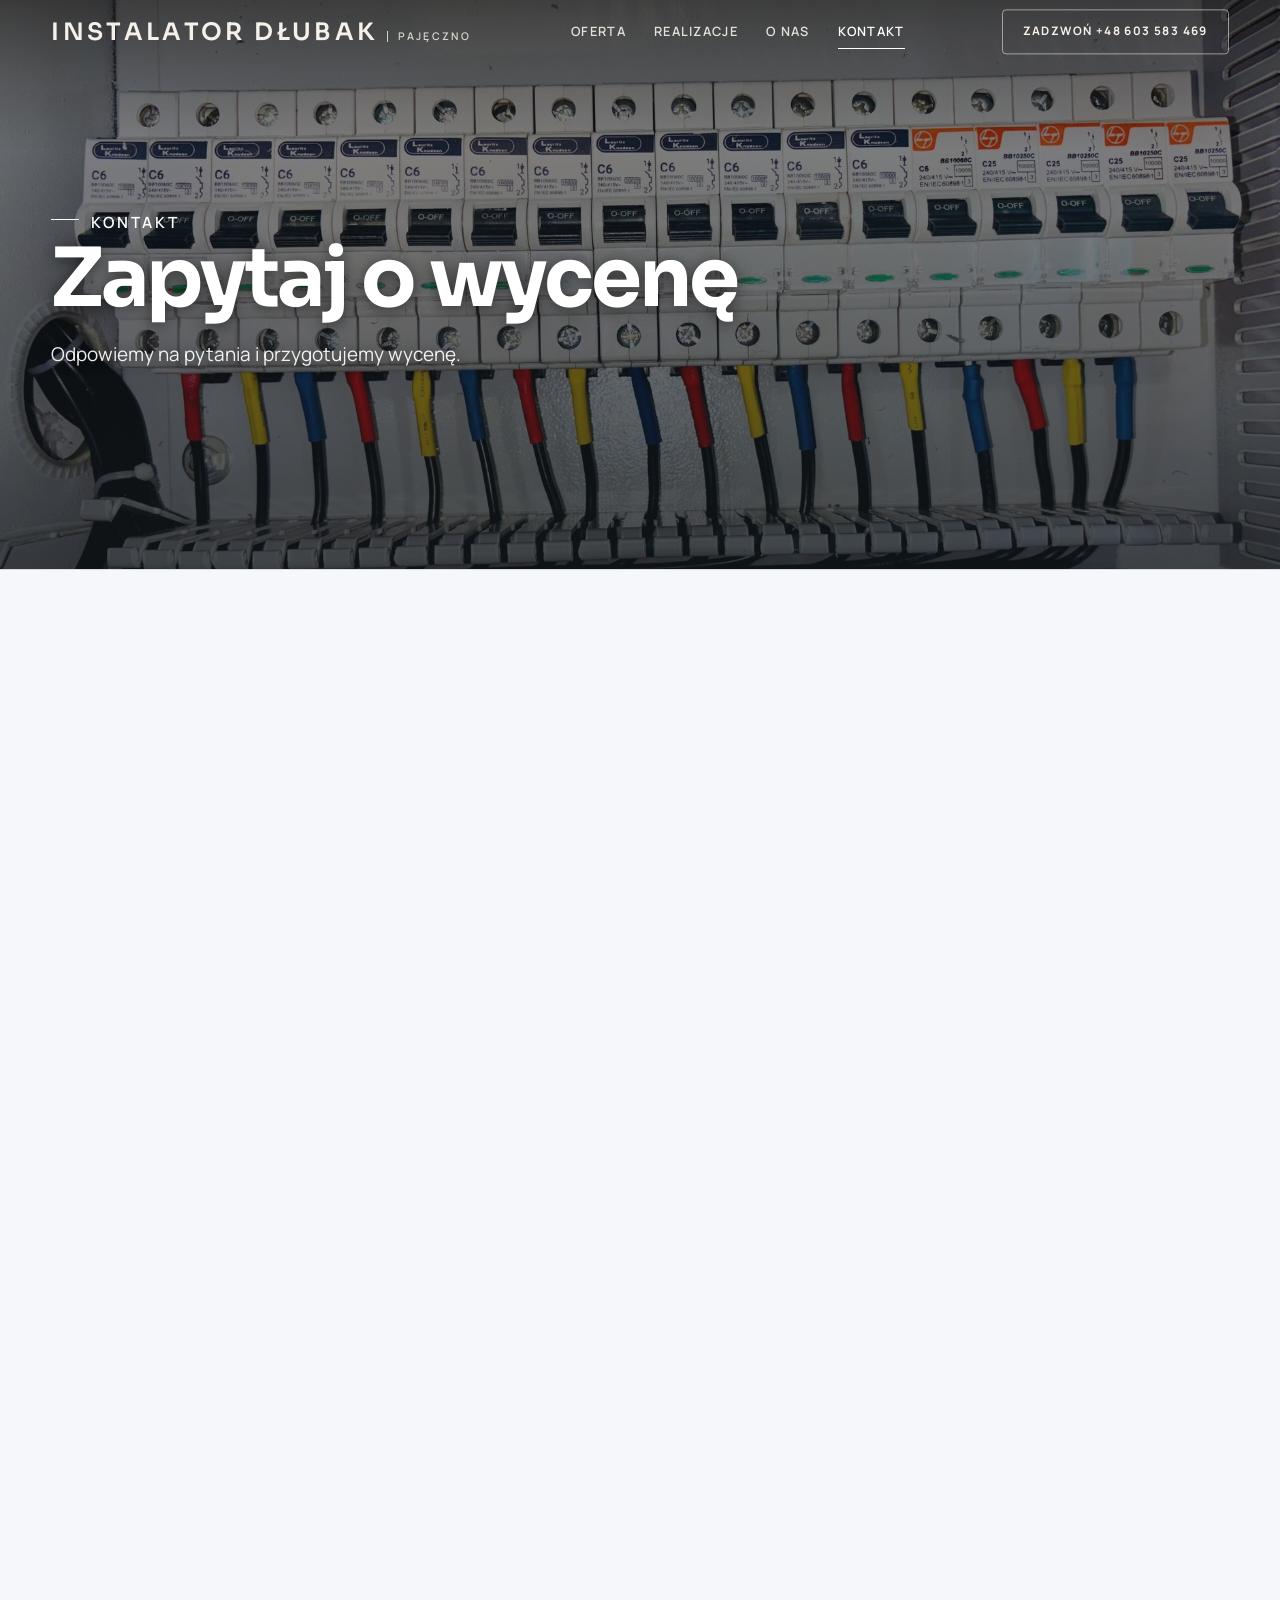
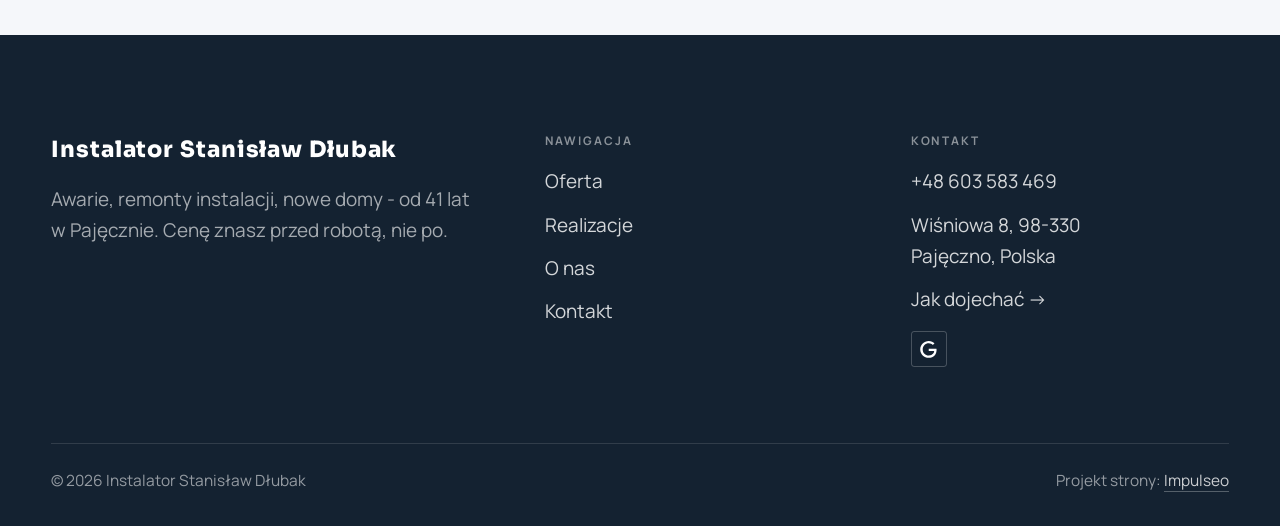
==== kontakt.html @ f7d9b198 "Strona demo: instalator-stanislaw-dlubak" ====
<!DOCTYPE html>
<html lang="pl">
<head>
<meta charset="UTF-8">
<meta name="viewport" content="width=device-width, initial-scale=1.0">
<title>Kontakt - Instalator Stanisław Dłubak</title>
<meta name="description" content="Kontakt Instalator Stanisław Dłubak - Wiśniowa 8, 98-330 Pajęczno, Polska">
<link rel="canonical" href="https://kris20032.github.io/instalator-stanislaw-dlubak/kontakt.html">
<meta name="robots" content="noindex, nofollow">
<meta property="og:type" content="website">
<meta property="og:locale" content="pl_PL">
<meta property="og:site_name" content="Instalator Stanisław Dłubak">
<meta property="og:title" content="Kontakt - Instalator Stanisław Dłubak">
<meta property="og:description" content="Kontakt Instalator Stanisław Dłubak - Wiśniowa 8, 98-330 Pajęczno, Polska">
<meta property="og:url" content="https://kris20032.github.io/instalator-stanislaw-dlubak/kontakt.html">
<meta property="og:image" content="https://kris20032.github.io/instalator-stanislaw-dlubak/img/og.jpg">
<meta property="og:image:width" content="1200">
<meta property="og:image:height" content="630">
<meta name="twitter:card" content="summary_large_image">
<link rel="preconnect" href="https://fonts.googleapis.com">
<link rel="preconnect" href="https://fonts.gstatic.com" crossorigin>
<link href="https://fonts.googleapis.com/css2?family=Sora:wght@600;700;800&family=Manrope:wght@400;500;600&display=swap" rel="stylesheet">
<link rel="stylesheet" href="assets/styles.css?v=295d6cc1">
</head>
<body>

<header class="nav">
  <div class="wrap nav-inner">
    <a class="brand" href="index.html"><span class="name">Instalator Dłubak</span><span class="sub">Pajęczno</span></a>
    <nav class="nav-links">
      <a href="oferta.html">Oferta</a>
      <a href="realizacje.html">Realizacje</a>
      <a href="o-nas.html">O nas</a>
      <a href="kontakt.html" class="active" aria-current="page">Kontakt</a>
      <a href="tel:+48603583469" class="btn btn-accent">Zadzwoń +48 603 583 469</a>
    </nav>
    <button class="nav-toggle" aria-label="Menu"><span></span><span></span><span></span></button>
  </div>
</header>

<main>
<section class="pagehead">
  <img src="img/g15.jpg" alt="Instalator Stanisław Dłubak - Zapytaj o wycenę" width="1880" height="1170" decoding="async">
  <div class="wrap">
    <span class="eyebrow">Kontakt</span>
    <h1>Zapytaj o wycenę</h1>
    <p>Odpowiemy na pytania i przygotujemy wycenę.</p>
  </div>
</section>
<section>
  <div class="wrap contact-grid">
    <div class="reveal">
      <span class="eyebrow">Dane kontaktowe</span>
      <h2 style="margin:var(--space-4) 0 var(--space-6)">Instalator Stanisław Dłubak</h2>
      <div class="info-list">
        <div class="info-row"><div class="ic"><svg class="ico-tel" width="16" height="16" viewBox="0 0 24 24" fill="none" aria-hidden="true"><path d="M6.6 10.8a15.5 15.5 0 0 0 6.6 6.6l2.2-2.2a1 1 0 0 1 1-.24 11.4 11.4 0 0 0 3.6.58 1 1 0 0 1 1 1V20a1 1 0 0 1-1 1A17 17 0 0 1 3 4a1 1 0 0 1 1-1h3.5a1 1 0 0 1 1 1c0 1.25.2 2.46.58 3.6a1 1 0 0 1-.25 1l-2.23 2.2Z" fill="currentColor"/></svg></div><div><div class="lbl">Telefon</div><a class="val" href="tel:+48603583469">+48 603 583 469</a></div></div>
        <div class="info-row"><div class="ic"><svg class="ico-pin" width="16" height="16" viewBox="0 0 24 24" fill="none" aria-hidden="true"><path d="M12 21s7-6.1 7-11.5A7 7 0 0 0 5 9.5C5 14.9 12 21 12 21Z" stroke="currentColor" stroke-width="1.6" fill="none"/><circle cx="12" cy="9.5" r="2.4" fill="currentColor"/></svg></div><div><div class="lbl">Adres</div><div class="val">Wiśniowa 8, 98-330 Pajęczno, Polska</div></div></div>
      </div>
    </div>
    <div class="reveal">
      <div class="form">
        <h3 style="margin-bottom:var(--space-4)">Najszybciej telefonicznie</h3>
        <p class="muted" style="margin-bottom:var(--space-5)">Zadzwoń, opisz pomysł, a my powiemy, co i jak. Bez zobowiązań.</p>
        <a href="tel:+48603583469" class="btn btn-accent" style="justify-content:center">Zadzwoń: +48 603 583 469 <span class="arr">→</span></a>
      </div>
    </div>
  </div>
</section>
<section style="padding-top:0">
  <div class="wrap reveal">
    <iframe class="map" title="Instalator Stanisław Dłubak - Pajęczno" src="https://maps.google.com/maps?q=51.1472084%2C18.9978158&z=15&output=embed" loading="lazy" referrerpolicy="no-referrer-when-downgrade"></iframe>
  </div>
</section>
</main>

<footer>
  <div class="wrap">
    <div class="foot-grid">
      <div class="foot-brand">
        <div class="name">Instalator Stanisław Dłubak</div>
        <p>Awarie, remonty instalacji, nowe domy - od 41 lat w Pajęcznie. Cenę znasz przed robotą, nie po.</p>
      </div>
      <div class="foot-col">
        <h4>Nawigacja</h4>
        <a href="oferta.html">Oferta</a>
        <a href="realizacje.html">Realizacje</a>
        <a href="o-nas.html">O nas</a>
        <a href="kontakt.html">Kontakt</a>
      </div>
      <div class="foot-col">
        <h4>Kontakt</h4>
        <a href="tel:+48603583469">+48 603 583 469</a>
        <p>Wiśniowa 8, 98-330 Pajęczno, Polska</p>
        <a href="https://maps.google.com/?cid=6243514993665924678&g_mp=Cidnb29nbGUubWFwcy5wbGFjZXMudjEuUGxhY2VzLlNlYXJjaFRleHQQAhgEIAA" target="_blank" rel="noopener">Jak dojechać →</a>
      <div class="foot-soc">
        <a class="soc" href="https://maps.google.com/?cid=6243514993665924678&g_mp=Cidnb29nbGUubWFwcy5wbGFjZXMudjEuUGxhY2VzLlNlYXJjaFRleHQQAhgEIAA" target="_blank" rel="noopener" aria-label="Google - Instalator Stanisław Dłubak"><svg viewBox="0 0 24 24" aria-hidden="true" focusable="false"><path d="M12.48 10.92v3.28h7.84c-.24 1.84-.853 3.187-1.787 4.133-1.147 1.147-2.933 2.4-6.053 2.4-4.827 0-8.6-3.893-8.6-8.72s3.773-8.72 8.6-8.72c2.6 0 4.507 1.027 5.907 2.347l2.307-2.307C18.747 1.44 16.133 0 12.48 0 5.867 0 .307 5.387.307 12s5.56 12 12.173 12c3.573 0 6.267-1.173 8.373-3.36 2.16-2.16 2.84-5.213 2.84-7.667 0-.76-.053-1.467-.173-2.053H12.48z" fill="currentColor"/></svg></a>
      </div>
      </div>
    </div>
    <div class="foot-bot">
      <span>© 2026 Instalator Stanisław Dłubak</span>
      <span>Projekt strony: <a class="foot-credit" href="https://impulseo.pl" target="_blank" rel="noopener">Impulseo</a></span>
    </div>
  </div>
</footer>
<div class="sticky-call"><a class="sc-call" href="tel:+48603583469"><svg class="ico-tel" width="16" height="16" viewBox="0 0 24 24" fill="none" aria-hidden="true"><path d="M6.6 10.8a15.5 15.5 0 0 0 6.6 6.6l2.2-2.2a1 1 0 0 1 1-.24 11.4 11.4 0 0 0 3.6.58 1 1 0 0 1 1 1V20a1 1 0 0 1-1 1A17 17 0 0 1 3 4a1 1 0 0 1 1-1h3.5a1 1 0 0 1 1 1c0 1.25.2 2.46.58 3.6a1 1 0 0 1-.25 1l-2.23 2.2Z" fill="currentColor"/></svg> Zadzwoń</a><a class="sc-quote" href="kontakt.html">Umów termin</a></div>
<div class="demo-wazne" data-do="2026-10-07" data-cykl="3" hidden><svg class="dw-ico" width="13" height="13" viewBox="0 0 24 24" fill="none" aria-hidden="true"><circle cx="12" cy="12" r="8.6" stroke="currentColor" stroke-width="1.8"/><path d="M12 7.2V12l3.3 2" stroke="currentColor" stroke-width="1.8" stroke-linecap="round"/></svg><span class="dw-txt"></span></div>

<script src="assets/main.js"></script>
</body>
</html>
---- assets/styles.css ----
/* ============================================================
   STOLBASZ — premium, architektoniczny B2B fit-out
   Jasna paleta, zero brązu. System wg premium-web-craft.
   Projekt strony: Impulseo (impulseo.pl)
   ============================================================ */

:root{
  /* PALETA — jasna, architektoniczna, chłodna */
  --paper:#f5f7fa;          /* główne tło */
  --paper-2:#e7edf3;        /* sekcje alternatywne (chłodny jasny szary) */
  --paper-3:#e7edf3;        /* delikatne wypełnienia */
  --ink:#142231;            /* tekst główny — chłodny grafit */
  --ink-soft:#2c3e52;       /* nagłówki drugorzędne */
  --muted:#697785;          /* tekst poboczny */
  --line:rgba(20,34,49,.12);/* hairline */
  --accent:#e8a00c;         /* stonowany petrol-slate — jedyny akcent */
  --accent-d:#c47f06;
  --accent-soft:rgba(232,160,12,.10);
  --dark:#142231;           /* sekcje ciemne (stopka/CTA) */

  /* HOVER ZDJĘĆ — JEDEN standard dla całego silnika (decyzja K. 04.08.2026, artefakt z wariantami).
     AKTUALNE (K.+Szymon 09.08.2026, wybór z artefaktu 6 wariantów): zoom 1.05 przy 1.4s -
     przy tak długim czasie mocniejszy kadr NIE skacze, tylko „oddycha". Poprzedni standard
     (1.02 / .55s z 04.08) odbierany jako dynamiczny i szybki.
     Spoczynek lekko przygaszony, ale TYLKO tam, gdzie jest mysz (@media hover:hover) —
     na telefonie zdjęcia zostają w pełnej jasności. */
  --img-zoom:1.05;                   /* K.+Szymon 09.08: wariant F z artefaktu porównawczego */
  --img-rest:brightness(.95) saturate(.99);
  --img-hot:brightness(1.06) saturate(1.05);
  --img-dur:1.4s;                    /* K.+Szymon 09.08 (wariant F): powoli = elegancko */
  --img-ease:cubic-bezier(.16,.84,.44,1);  /* miękki ogon, efekt „oddychania" */

  /* ODSTĘPY — skala 4/8 */
  --space-1:4px; --space-2:8px; --space-3:12px; --space-4:16px; --space-5:24px;
  --space-6:32px; --space-7:48px; --space-8:64px; --space-9:96px; --space-10:128px;

  /* TYPOGRAFIA — fluid clamp() (skala podbita 16.07.2026: większe, czytelniejsze litery — uwaga Adama) */
  --text-sm:clamp(.9rem,.87rem + .12vw,1rem);
  --text-base:clamp(1.08rem,1.04rem + .18vw,1.2rem);
  --text-lg:clamp(1.24rem,1.15rem + .34vw,1.44rem);
  --text-h3:clamp(1.34rem,1.22rem + .55vw,1.66rem);
  --text-h2:clamp(2.1rem,1.66rem + 2.1vw,3.1rem);
  --text-h1:clamp(2.9rem,2.1rem + 4vw,5.1rem);

  /* PROMIENIE — architektoniczne, raczej ostre */
  --r-sm:3px; --r-md:6px; --r-lg:10px;

  /* RUCH */
  --ease:cubic-bezier(.25,.46,.45,.94); --dur:.24s;

  /* CIENIE — miękkie, warstwowe */
  --sh-sm:0 1px 2px rgba(16,24,32,.04), 0 2px 8px rgba(16,24,32,.05);
  --sh-md:0 2px 6px rgba(16,24,32,.05), 0 12px 28px -8px rgba(16,24,32,.12);
  --sh-lg:0 6px 14px rgba(16,24,32,.07), 0 26px 56px -18px rgba(16,24,32,.22);

  --hairline:1px solid var(--line);

  --font-display:'Sora','Manrope',sans-serif;
  --font-body:'Manrope',sans-serif;
}

*{box-sizing:border-box;margin:0;padding:0}
html{scroll-behavior:smooth}
body{
  font-family:var(--font-body);
  font-size:var(--text-base);
  line-height:1.65;
  color:var(--ink);
  background:var(--paper);
  -webkit-font-smoothing:antialiased;
  text-rendering:optimizeLegibility;
}
img{max-width:100%;height:auto;display:block}  /* height:auto = width/height z atrybutów trzyma proporcje (TOP#12) */
a{color:inherit;text-decoration:none}

.wrap{width:min(92%,1180px);margin-inline:auto}
section{padding-block:clamp(52px,6.5vw,96px)}

h1,h2,h3{font-family:var(--font-display);font-weight:700;line-height:1.08;letter-spacing:-.02em;color:var(--ink)}
h1{font-size:var(--text-h1);letter-spacing:-.035em}
h2{font-size:var(--text-h2);letter-spacing:-.025em}
h3{font-size:var(--text-h3)}
/* MIARA — długość wiersza. WCAG 2.2 SC 1.4.8: max 80 znaków; Butterick: 45–90.
   68ch daje realnie 72–78 znaków polskiego tekstu, czyli z zapasem pod granicą.
   Wcześniej limit miał TYLKO <p> — <li>, <blockquote> i <dd> nie miały żadnego,
   i to jedyny powód, dla którego 23 bloki na dwóch oddanych stronach jadą po
   83–106 znaków w wierszu (pomiar 07.08.2026, bramka `miara`).
   ⚠️ Listy i definicje ograniczamy TYLKO bez klasy: `ul`/`ol` z klasą to u nas
   układ (siatki kafli, menu), a nie tekst ciągły — tam miarę wyznacza układ. */
/* 60ch, nie 68ch (K. 10.08): po zmianie fontów na węższe kroje (DM Sans i spółka)
   w 68ch mieściło się ~90 znaków - bramka pikselowa słusznie zgłaszała przekroczenie
   granicy 80. Pomiar na żywej przeglądarce: 60ch = 90 znaków, 53ch = ~78 znaków, czyli normę WCAG 1.4.8. */
:root{ --miara:53ch }
p{max-width:min(100%,var(--miara))}
blockquote,
ul:not([class])>li, ol:not([class])>li,
dl:not([class])>dd{max-width:min(100%,var(--miara))}

/* ⚠️ Świadomie BEZ wyjątku `.tile p,.card p,.svc p{max-width:none}`, choć nasuwa się sam:
   te akapity BYŁY już ograniczone (stare `p{max-width:65ch}`), więc „wyjątek" nie odblokowałby
   niczego nowego — tylko ROZLUŹNIŁ stan sprzed zmiany na wszystkich demach naraz.
   `figcaption` żadna z reguł wyżej nie dotyczy, więc też nie potrzebuje zwolnienia. */

/* ŁAMANIE. `balance` wyrównuje długości wierszy w nagłówku, `pretty` pilnuje ostatniego
   wiersza akapitu, żeby nie został w nim jeden wyraz. Obsługiwane od Chrome 117 /
   Safari 17.5; starsze przeglądarki po prostu ignorują tę własność.
   `text-wrap:pretty` nie występowało dotąd ANI RAZ w silniku ani w repo klientów. */
h1,h2,h3,.lead,.lede{text-wrap:balance}
p,li,blockquote,dd{text-wrap:pretty}

.eyebrow{
  font-family:var(--font-body);
  font-size:var(--text-sm);
  font-weight:600;
  letter-spacing:.18em;
  text-transform:uppercase;
  color:var(--accent);
  display:inline-flex;align-items:center;gap:var(--space-3);
}
/* flex:none + margin-top = kreska trzyma się PIERWSZEJ linii. Wcześniej align-items:center
   centrowało ją względem całego bloku i przy zawinięciu (długi kicker typu
   „…WNĘTRZ · LESZNO · OD 2019") druga linia lądowała z brzydkim wcięciem. */
.eyebrow{align-items:flex-start}
.eyebrow>*,.eyebrow{text-wrap:balance}   /* dlugi kicker lamal sie na sierote typu samo „2019" w drugiej linii */
.eyebrow::before{content:"";width:28px;height:1px;background:var(--accent);display:inline-block;flex:none;margin-top:.62em}

.muted{color:var(--muted)}
.lead{font-size:var(--text-lg);line-height:1.55;color:var(--ink-soft);max-width:50ch}

/* ---------- BUTTONS ---------- */
.btn{
  display:inline-flex;align-items:center;gap:var(--space-2);
  font-weight:600;font-size:var(--text-sm);letter-spacing:.02em;
  padding:var(--space-4) var(--space-6);
  border-radius:var(--r-sm);
  transition:transform var(--dur) var(--ease),box-shadow var(--dur) var(--ease),background var(--dur) var(--ease);
  cursor:pointer;border:1px solid transparent;
}
.btn-accent{background:var(--accent);color:#fff;box-shadow:var(--sh-sm)}
.btn-accent:hover{background:var(--accent-d);transform:translateY(-2px);box-shadow:var(--sh-md)}
.btn-accent:active{transform:translateY(0);box-shadow:var(--sh-sm)}
.btn-ghost{background:transparent;color:var(--ink);border-color:var(--line)}
.btn-ghost:hover{border-color:var(--accent);color:var(--accent);transform:translateY(-2px)}
.btn-light{background:#fff;color:var(--ink);box-shadow:var(--sh-sm)}
.btn-light:hover{transform:translateY(-2px);box-shadow:var(--sh-md)}
.btn .arr{transition:transform var(--dur) var(--ease)}
.btn:hover .arr{transform:translateX(4px)}

/* ---------- NAV ---------- */
.nav{
  position:sticky;top:0;z-index:50;
  background:color-mix(in srgb,var(--paper) 88%,transparent);
  backdrop-filter:saturate(140%) blur(10px);
  border-bottom:var(--hairline);
}
.nav-inner{display:flex;align-items:center;justify-content:space-between;gap:var(--space-5);height:72px}
/* ANTY-NACHODZENIE (K. 05.08.2026): długa nazwa firmy + przycisk z pełnym numerem nie mieściły się w pasku
   i flex ściskał linki PONIŻEJ ich treści - "Kontakt" wchodził na ramkę "Zadzwoń +48 ...". Teraz ustępuje
   nazwa marki (skrót wielokropkiem), a menu i przycisk nigdy się nie kurczą ani nie zachodzą na siebie. */
.brand{display:flex;flex-direction:column;line-height:1;min-width:0;flex:0 1 auto}
.brand .name{font-family:var(--font-display);font-weight:800;font-size:1.35rem;letter-spacing:.04em;white-space:nowrap;overflow:hidden;text-overflow:ellipsis}
.brand .sub{font-size:.62rem;letter-spacing:.34em;text-transform:uppercase;color:var(--muted);margin-top:5px;white-space:nowrap;overflow:hidden;text-overflow:ellipsis}
.nav-links{display:flex;align-items:center;gap:var(--space-6);flex:0 0 auto}
.nav-links a{font-size:var(--text-sm);font-weight:500;color:var(--ink-soft);position:relative;padding-block:4px;white-space:nowrap;transition:color var(--dur) var(--ease)}
.nav-links a::after{content:"";position:absolute;left:0;bottom:0;width:0;height:1.5px;background:var(--accent);transition:width var(--dur) var(--ease)}
.nav-links a:hover,.nav-links a.active{color:var(--ink)}
.nav-links a:hover::after,.nav-links a.active::after{width:100%}
.nav-links .btn{padding:var(--space-2) var(--space-5)}
/* przyciski w nav: właściwy kolor (przebij .nav-links a) + bez podkreślenia */
.nav-links a.btn-accent{color:#fff}
.nav-links a.btn-ghost,.nav-links a.btn-light{color:var(--ink)}
/* CTA w pasku: NIE podkreślenie spod linków menu, ale ten sam przelatujący błysk,
   co na wszystkich innych przyciskach (zgłoszenie K. 13.08.2026 - „na hero jest efekt
   światła przechodzącego przez przycisk, na navbarze go nie ma, a mają być identyczne").
   Reguła `.nav-links a::after` jest silniejsza od `.btn::after`, więc trzeba jej
   geometrię wyzerować i wpisać połysk z nazwy - samo `display:none` gasiło efekt. */
.nav-links a.btn::after{
  display:block;content:"";position:absolute;inset:0;z-index:-1;pointer-events:none;
  width:auto;height:auto;border-radius:inherit;   /* kasuje geometrię podkreślenia (width:0;height:1.5px) */
  background:linear-gradient(100deg,transparent 32%,rgba(255,255,255,.20) 50%,transparent 68%);
  translate:-120% 0}
@media (prefers-reduced-motion:no-preference){
  .nav-links a.btn:hover::after{translate:120% 0;transition:translate .75s var(--mt-ease,cubic-bezier(.16,.84,.44,1))}
}
.nav-toggle{display:none;background:none;border:none;cursor:pointer;flex-direction:column;gap:5px;padding:8px}
.nav-toggle span{width:24px;height:2px;background:var(--ink);transition:var(--dur)}
/* Ciasny zakres MIĘDZY menu mobilnym a pełnym pulpitem: zbijamy odstępy i nazwę marki,
   żeby wszystko zmieściło się naturalnie, zanim w ogóle dojdzie do skracania wielokropkiem. */
@media(max-width:1280px) and (min-width:921px){
  .nav-links{gap:var(--space-4)}
  .nav-links .btn{padding:var(--space-2) var(--space-4)}
  .brand .name{font-size:1.15rem}
}

/* ---------- HERO (split) ---------- */
.hero{position:relative;overflow:hidden;border-bottom:var(--hairline)}
.hero-grid{display:grid;grid-template-columns:1.05fr .95fr;gap:clamp(24px,4vw,60px);align-items:center;
  padding-block:clamp(36px,4.5vw,64px)}
.hero-copy .eyebrow{margin-bottom:var(--space-5)}
.hero-copy h1{margin-bottom:var(--space-5)}
.hero-copy .lead{margin-bottom:var(--space-7)}
.hero-actions{display:flex;flex-wrap:wrap;gap:var(--space-4)}
.hero-art{position:relative;aspect-ratio:4/3;border-radius:var(--r-lg);overflow:hidden;box-shadow:var(--sh-lg)}
.hero-art img{width:100%;height:100%;object-fit:cover}
.hero-art::after{content:"";position:absolute;inset:0;background:linear-gradient(180deg,transparent 55%,rgba(18,24,28,.28))}
.hero-badge{position:absolute;left:var(--space-5);bottom:var(--space-5);z-index:2;
  background:rgba(252,252,251,.94);backdrop-filter:blur(4px);
  border-radius:var(--r-md);padding:var(--space-4) var(--space-5);box-shadow:var(--sh-md);max-width:78%}
.hero-badge strong{display:block;font-family:var(--font-display);font-size:1rem;letter-spacing:-.01em}
.hero-badge span{font-size:var(--text-sm);color:var(--muted)}

/* ---------- HERO duży / kinowy (strona główna) ---------- */
.hero-cine{position:relative;min-height:clamp(560px,82vh,840px);min-height:clamp(560px,82svh,840px);display:flex;align-items:center;overflow:hidden;border-bottom:var(--hairline)}
.hero-cine>img{position:absolute;inset:0;width:100%;height:100%;object-fit:cover;z-index:0}
.hero-cine::after{content:"";position:absolute;inset:0;z-index:1;
  background:linear-gradient(95deg,rgba(13,18,23,.86) 0%,rgba(13,18,23,.64) 32%,rgba(13,18,23,.24) 62%,rgba(13,18,23,.04) 100%)}
.hero-cine .wrap{position:relative;z-index:2;padding-block:var(--space-8)}
.hero-cine .hero-copy{max-width:660px}
.hero-cine .eyebrow{color:#fff;margin-bottom:var(--space-5)}
.hero-cine .eyebrow::before{background:#fff}
.hero-cine h1{color:#fff;margin-bottom:var(--space-5);font-size:clamp(2.9rem,2rem + 4.4vw,5.2rem);text-wrap:balance}
.hero-cine .lead{color:rgba(255,255,255,.92);max-width:48ch;margin-bottom:var(--space-7)}
.hero-cine .hero-actions{display:flex;flex-wrap:wrap;gap:var(--space-4)}
/* NISKIE OKNO (laptop z dokiem i paskami przeglądarki ma ~700-780 px wysokości widoku):
   H1 do 5.2rem + długi lead nie mieściły się i przyciski wypadały POD krawędź ekranu -
   klient widział stronę bez ani jednego CTA. Skalujemy w dół, zamiast przycinać treść. */
@media(min-width:821px) and (max-height:820px){
  .hero-cine{min-height:clamp(520px,94svh,780px)}
  .hero-cine .wrap{padding-block:var(--space-6)}
  .hero-cine h1{font-size:clamp(2.2rem,1.5rem + 2.6vw,3.6rem);margin-bottom:var(--space-4)}
  .hero-cine .eyebrow{margin-bottom:var(--space-4)}
  .hero-cine .lead{margin-bottom:var(--space-5);max-width:44ch}
}
@media(max-width:680px){
  .hero-cine{min-height:clamp(520px,76vh,640px);min-height:clamp(520px,76svh,640px);align-items:flex-end}
  .hero-cine::after{background:linear-gradient(0deg,rgba(13,18,23,.9) 6%,rgba(13,18,23,.45) 55%,rgba(13,18,23,.25) 100%)}
  .hero-cine .wrap{padding-bottom:var(--space-9)}
  /* TELEFON (~90% oglądających): lead potrafił zająć 8 linii i zepchnąć CTA poza pierwszy ekran.
     Zwężamy interlinię i skalę - treści nie ucinamy, bo to ona sprzedaje. */
  .hero-cine .lead{font-size:.98rem;line-height:1.5;margin-bottom:var(--space-5)}
  .hero-cine .eyebrow{font-size:.72rem;letter-spacing:.13em;margin-bottom:var(--space-4)}
  .hero-cine .eyebrow::before{width:20px}
  .hero-cine h1{margin-bottom:var(--space-4)}
}

/* full-bleed hero variant (podstrony) */
.pagehead{position:relative;min-height:46vh;min-height:46svh;display:flex;align-items:flex-end;overflow:hidden;border-bottom:var(--hairline)}
.pagehead img{position:absolute;inset:0;width:100%;height:100%;object-fit:cover}
/* 10.08.2026 (decyzja K.): mocniejsze przyciemnienie + cień pod tekstem. Bramka mierzyła na
   nagłówkach podstron 3,38-3,43:1 przy wymaganych 4,5 — jasne zdjęcie (hala, śnieg, niebo)
   podchodziło pod biały tekst. Zdjęcia klientów są różne, więc kontrast musi dawać WARSTWA,
   a nie szczęśliwy dobór kadru. */
.pagehead::after{content:"";position:absolute;inset:0;background:linear-gradient(180deg,rgba(18,24,28,.40),rgba(18,24,28,.76))}
.pagehead .wrap{position:relative;z-index:2;padding-block:var(--space-9);color:#fff}
.pagehead h1{color:#fff;max-width:18ch;text-shadow:0 2px 16px rgba(0,0,0,.55)}
.pagehead .eyebrow{color:#fff}
.pagehead .eyebrow::before{background:#fff}
.pagehead p{color:rgba(255,255,255,.92);margin-top:var(--space-4);max-width:54ch;text-shadow:0 1px 12px rgba(0,0,0,.5)}

/* ---------- STRIP (pasek skrótów / liczby) ---------- */
.strip{background:var(--dark);color:#fff}
/* PASEK HASEŁ — standard 04.08.2026 (decyzja K.): 5 haseł w JEDNYM rzędzie, tekst WYŚRODKOWANY,
   węższe marginesy boczne niż reszta strony (pasek ma iść szerzej), równe wysokości kolumn. */
.strip .wrap{width:min(96%,1440px);display:grid;grid-template-columns:repeat(5,1fr);
  gap:var(--space-5);padding-block:var(--space-7);align-items:stretch}
.strip .item .k{font-family:var(--font-display);font-size:clamp(1.05rem,.82rem + .85vw,1.55rem);
  font-weight:800;letter-spacing:-.02em;color:#fff;line-height:1.18;text-wrap:balance}
.strip .item .v{font-size:var(--text-sm);color:rgba(255,255,255,.66);margin-top:var(--space-2);line-height:1.4}
.strip .item{border-left:2px solid var(--accent);padding-inline:var(--space-4);
  text-align:center;display:flex;flex-direction:column;justify-content:center}
/* liczba kolumn = liczba haseł, żeby ostatnie nie zostawało samo w drugim rzędzie.
   Klasę n-N nadaje multipage.py; domyślnie (bez klasy) pasek jest 5-kolumnowy. */
.strip.n-2 .wrap{grid-template-columns:repeat(2,1fr)}
.strip.n-3 .wrap{grid-template-columns:repeat(3,1fr)}
.strip.n-4 .wrap{grid-template-columns:repeat(4,1fr);gap:var(--space-6)}
.strip.n-4 .item .k{font-size:clamp(1.3rem,1rem + 1.1vw,2rem)}
.strip.n-6 .wrap{grid-template-columns:repeat(6,1fr);gap:var(--space-4)}
.strip.n-6 .item .k{font-size:clamp(.98rem,.8rem + .7vw,1.35rem)}
/* równe łamanie: zamiast "długa linia + jedno słowo" obie linie zbliżonej długości */
.strip .item .k{text-wrap:balance}

/* ---------- SECTION HEAD ---------- */
.head{max-width:48rem;margin-bottom:var(--space-8)}
.head.center{margin-inline:auto;text-align:center}
.head .eyebrow{margin-bottom:var(--space-4)}
.head h2{margin-bottom:var(--space-4)}
.head p{color:var(--muted);font-size:var(--text-lg);line-height:1.55}
.head.center p{margin-inline:auto}

/* ---------- INTRO SPLIT ---------- */
.split{display:grid;grid-template-columns:.92fr 1.08fr;gap:clamp(28px,5vw,80px);align-items:center}
.split.rev{grid-template-columns:1.08fr .92fr}
.split.rev .split-art{order:-1}
.split-art{position:relative;aspect-ratio:5/4;border-radius:var(--r-lg);overflow:hidden;box-shadow:var(--sh-lg)}
.split-art img{width:100%;height:100%;object-fit:cover}
.split-copy h2{margin-bottom:var(--space-5)}
.split-copy p+p{margin-top:var(--space-4)}
.split-copy .btn{margin-top:var(--space-6)}

/* ---------- SERVICES (zakres) ---------- */
.svc-grid{display:grid;grid-template-columns:repeat(auto-fit,minmax(280px,1fr));gap:var(--space-5)}
.svc{background:#fff;border:var(--hairline);border-radius:var(--r-md);padding:var(--space-7) var(--space-6);
  transition:transform var(--dur) var(--ease),box-shadow var(--dur) var(--ease),border-color var(--dur) var(--ease);
  position:relative;overflow:hidden}
.svc::before{content:"";position:absolute;left:0;top:0;width:3px;height:0;background:var(--accent);transition:height var(--dur) var(--ease)}
.svc:hover{transform:translateY(-4px);box-shadow:var(--sh-md);border-color:transparent}
.svc:hover::before{height:100%}
.svc .ic{font-family:var(--font-display);font-size:.8rem;font-weight:700;letter-spacing:.12em;color:var(--accent);margin-bottom:var(--space-4)}
.svc h3{margin-bottom:var(--space-3);font-size:1.22rem}
.svc p{color:var(--muted);font-size:var(--text-base);line-height:1.6}

/* big detailed service rows */
.svc-row{display:grid;grid-template-columns:.8fr 1.2fr;gap:clamp(20px,4vw,60px);align-items:center;padding-block:var(--space-8)}
.svc-row+.svc-row{border-top:var(--hairline)}
.svc-row.rev{grid-template-columns:1.2fr .8fr}
/* Naprzemienny układ wierszy oferty: co drugi wiersz ma zdjęcie po PRAWEJ.
   Było `order:-1` — martwy kod, bo zdjęcie i tak jest pierwszym dzieckiem w HTML,
   więc wszystkie wiersze wyglądały identycznie (zdjęcie zawsze z lewej), a `rev`
   zmieniało tylko szerokość kolumn. Znalezione 29.07.2026 przy różnicowaniu kierunków
   animacji (pomiar pozycji: art.mid 390/502 przy row.mid 756 — zawsze lewa strona). */
.svc-row.rev .svc-row-art{order:2}
.svc-row-art{aspect-ratio:4/3;border-radius:var(--r-md);overflow:hidden;box-shadow:var(--sh-md)}
.svc-row-art img{width:100%;height:100%;object-fit:cover}
.svc-row h3{font-size:1.5rem;margin-bottom:var(--space-4)}
.svc-row .num{font-family:var(--font-display);font-size:.85rem;font-weight:700;letter-spacing:.14em;color:var(--accent);display:block;margin-bottom:var(--space-3)}
.svc-row ul{list-style:none;margin-top:var(--space-4);display:flex;flex-direction:column;gap:var(--space-2)}
.svc-row li{position:relative;padding-left:var(--space-5);color:var(--muted);font-size:var(--text-base)}
.svc-row li::before{content:"";position:absolute;left:0;top:.62em;width:8px;height:1px;background:var(--accent)}

/* ---------- GALLERY (realizacje) ---------- */
.gallery{display:grid;grid-template-columns:repeat(12,1fr);gap:var(--space-4);grid-auto-rows:200px}
/* GALERIA MASONRY — pionowe zdjęcia (portrety beauty/wellness) bez przycinania: kolumny, height auto */
.gallery-masonry{column-count:3;column-gap:var(--space-4)}
@media(max-width:900px){.gallery-masonry{column-count:2}}
@media(max-width:560px){.gallery-masonry{column-count:1}}
.gallery-masonry .m-tile{break-inside:avoid;margin:0 0 var(--space-4);padding:0;position:relative;overflow:hidden;border-radius:var(--r-md);border:1px solid var(--line)}
.gallery-masonry .m-tile img{width:100%;height:auto;display:block}
.gallery-masonry .m-tile .cap{position:absolute;left:0;right:0;bottom:0;padding:var(--space-4);color:#fff;background:linear-gradient(0deg,rgba(0,0,0,.55),transparent);font-size:var(--text-sm)}
.gallery-masonry .m-tile .cap small{display:block;font-weight:400;opacity:.78;letter-spacing:.04em;text-transform:uppercase;font-size:.66rem;margin-top:3px}
.tile{position:relative;overflow:hidden;border-radius:var(--r-md);box-shadow:var(--sh-sm);
  transition:transform var(--dur) var(--ease),box-shadow var(--dur) var(--ease)}
.tile img{width:100%;height:100%;object-fit:cover;
  transition:transform var(--img-dur) var(--img-ease),filter var(--img-dur) var(--img-ease)}
.tile:hover{box-shadow:var(--sh-md)}
.tile .cap{position:absolute;left:0;right:0;bottom:0;padding:var(--space-5) var(--space-4) var(--space-4);
  /* mocniejszy spad + cien pod tekstem: na JASNYCH zdjeciach klienta (biale fronty, sciany)
     slaby gradient dawal kontrast ~1.5:1 zamiast wymaganych 3.6:1 (bramka wygladu, 10.08.2026) */
  background:linear-gradient(transparent 10%,rgba(18,24,28,.55) 40%,rgba(18,24,28,.88) 68%,rgba(18,24,28,.99));color:#fff;
  text-shadow:0 1px 2px rgba(0,0,0,.85),0 2px 10px rgba(0,0,0,.55);
  font-size:var(--text-sm);font-weight:600;letter-spacing:.01em;
  opacity:0;transform:translateY(8px);transition:var(--dur) var(--ease)}
.tile:hover .cap{opacity:1;transform:translateY(0)}
.tile .cap small{display:block;font-weight:400;opacity:.78;letter-spacing:.04em;text-transform:uppercase;font-size:.66rem;margin-top:3px}
/* bento spans */
.t-wide{grid-column:span 6}
.t-tall{grid-column:span 6;grid-row:span 2}
.t-std{grid-column:span 6}
.t-third{grid-column:span 4}
.t-two3{grid-column:span 8}

/* ---------- TRUST / WIARYGODNOŚĆ ---------- */
.trust{background:var(--paper-2)}
.trust-grid{display:grid;grid-template-columns:repeat(auto-fit,minmax(240px,1fr));gap:var(--space-5);margin-top:var(--space-7)}
.trust-card{background:#fff;border-radius:var(--r-md);padding:var(--space-7) var(--space-6);box-shadow:var(--sh-sm);border-top:3px solid var(--accent)}
.trust-card .big{font-family:var(--font-display);font-size:clamp(1.8rem,1.3rem + 1.6vw,2.6rem);font-weight:800;letter-spacing:-.02em;color:var(--ink);line-height:1}
.trust-card h3{font-size:1.12rem;margin:var(--space-3) 0 var(--space-2)}
.trust-card p{color:var(--muted);font-size:var(--text-base);line-height:1.55}

/* ---------- CTA band ---------- */
.cta{background:var(--dark);color:#fff;position:relative;overflow:hidden}
/* telefon w CTA: na ciemnym tle biały (domyślnie), rodziny z JASNYM tłem CTA
   nadpisują to u siebie - wcześniej kolor siedział w stylu inline i wygrywał z rodziną. */
.cta .btn-ghost-cta{color:#fff;border-color:rgba(255,255,255,.3)}
.cta .wrap{display:grid;grid-template-columns:1.4fr .6fr;gap:var(--space-7);align-items:center;position:relative;z-index:2}
.cta h2{color:#fff;max-width:20ch}
.cta p{color:rgba(255,255,255,.74);margin-top:var(--space-4)}
.cta-actions{display:flex;flex-direction:column;gap:var(--space-3);align-items:flex-start}
.cta::before{content:"";position:absolute;right:-80px;top:-80px;width:360px;height:360px;border-radius:50%;
  background:radial-gradient(circle,var(--accent-soft),transparent 70%)}

/* ---------- CONTACT ---------- */
.contact-grid{display:grid;grid-template-columns:.85fr 1.15fr;gap:clamp(28px,4vw,56px);align-items:start}
.info-list{display:flex;flex-direction:column;gap:var(--space-2)}
.info-row{display:flex;gap:var(--space-4);align-items:flex-start;padding-block:var(--space-4);border-bottom:var(--hairline)}
.info-row .ic{flex:none;width:42px;height:42px;display:grid;place-items:center;border-radius:50%;
  background:var(--accent-soft);color:var(--accent);font-size:1.05rem}
.info-row .lbl{font-size:.72rem;letter-spacing:.14em;text-transform:uppercase;color:var(--muted)}
.info-row .val{font-weight:600;font-size:var(--text-base);margin-top:2px}
.info-row a.val:hover{color:var(--accent)}
.map{border:none;border-radius:var(--r-lg);box-shadow:var(--sh-md);width:100%;height:100%;min-height:380px;filter:grayscale(.2) contrast(1.02)}
.form{background:#fff;border:var(--hairline);border-radius:var(--r-lg);padding:clamp(24px,3vw,40px);box-shadow:var(--sh-sm)}
.form .fld{margin-bottom:var(--space-5)}
.form label{display:block;font-size:var(--text-sm);font-weight:600;margin-bottom:var(--space-2)}
.form input,.form textarea{width:100%;font-family:inherit;font-size:var(--text-base);color:var(--ink);
  padding:var(--space-4);border:var(--hairline);border-radius:var(--r-sm);background:var(--paper);transition:border-color var(--dur)}
.form input:focus,.form textarea:focus{outline:none;border-color:var(--accent);background:#fff}
.form textarea{resize:vertical;min-height:120px}
.form .note{font-size:var(--text-sm);color:var(--muted);margin-top:var(--space-3)}

/* ---------- FOOTER ---------- */
footer{background:var(--dark);color:#fff;padding-block:var(--space-9) var(--space-6)}
.foot-grid{display:grid;grid-template-columns:1.4fr 1fr 1fr;gap:var(--space-7);margin-bottom:var(--space-8)}
.foot-brand .name{font-family:var(--font-display);font-weight:800;font-size:1.4rem;letter-spacing:.04em}
.foot-brand p{color:rgba(255,255,255,.62);margin-top:var(--space-4);font-size:var(--text-base);max-width:38ch}
.foot-col h4{font-size:.74rem;letter-spacing:.16em;text-transform:uppercase;color:rgba(255,255,255,.5);margin-bottom:var(--space-4)}
.foot-col a,.foot-col p{display:block;color:rgba(255,255,255,.82);font-size:var(--text-base);margin-bottom:var(--space-3)}
.foot-col a:hover{color:#fff}
.foot-bot{border-top:1px solid rgba(255,255,255,.12);padding-top:var(--space-5);display:flex;justify-content:space-between;flex-wrap:wrap;gap:var(--space-3);
  font-size:var(--text-sm);color:rgba(255,255,255,.55)}
.foot-bot a:hover{color:#fff}
/* Podpis w stopce = klikalny link do impulseo.pl (31.07.2026). Ma być WIDOCZNIE klikalny,
   ale nie krzyczeć - stąd sam kolor jaśniejszy + delikatne podkreślenie na najeździe. */
.foot-bot a.foot-credit{color:rgba(255,255,255,.78);text-decoration:none;border-bottom:1px solid rgba(255,255,255,.28)}
.foot-bot a.foot-credit:hover{color:#fff;border-bottom-color:#fff}

/* ---------- REVEAL ---------- */
.reveal{opacity:0;transform:translateY(22px);transition:opacity .6s var(--ease),transform .6s var(--ease)}
.reveal.in{opacity:1;transform:none}

/* ---------- RESPONSIVE ---------- */
@media(max-width:920px){
  .hero-grid,.split,.split.rev,.svc-row,.svc-row.rev,.cta .wrap,.contact-grid,.foot-grid{grid-template-columns:1fr}
  .split.rev .split-art,.svc-row.rev .svc-row-art{order:0}
  .hero-art{aspect-ratio:16/10;max-height:420px}
  .strip .wrap,.strip.n-2 .wrap,.strip.n-3 .wrap,.strip.n-4 .wrap,.strip.n-6 .wrap{grid-template-columns:repeat(2,1fr);gap:var(--space-6)}
  .strip .item .k,.strip.n-6 .item .k{font-size:clamp(1.3rem,1.1rem + 1vw,2rem)}
  .gallery{grid-auto-rows:180px}
  .t-wide,.t-tall,.t-std,.t-third,.t-two3{grid-column:span 6}
  .t-tall{grid-row:span 1}
  .cta-actions{flex-direction:row;flex-wrap:wrap}
  .foot-grid{gap:var(--space-6)}
}
@media(max-width:680px){
  .nav-links{position:fixed;inset:72px 0 auto 0;background:var(--paper);flex-direction:column;align-items:stretch;
    gap:0;padding:var(--space-4) 6%;border-bottom:var(--hairline);box-shadow:var(--sh-md);
    transform:translateY(-120%);transition:transform var(--dur) var(--ease)}
  .nav-links.open{transform:translateY(0)}
  .nav-links a{padding-block:var(--space-4);border-bottom:var(--hairline)}
  .nav-links .btn{margin-top:var(--space-3);justify-content:center}
  .nav-toggle{display:flex}
  .strip .wrap,.strip.n-2 .wrap,.strip.n-3 .wrap,.strip.n-4 .wrap,.strip.n-6 .wrap{grid-template-columns:1fr}
  .gallery{grid-template-columns:repeat(6,1fr)}
  .foot-grid{grid-template-columns:1fr}
}
@media(prefers-reduced-motion:reduce){
  /* audyt 09.08 TOP#14: samo skrócenie duration przy animacji INFINITE = stroboskop
     (pętla .01ms miga ekranem); iteration-count:1 gasi pętlę naprawdę. Pseudoelementy
     też - tła hero (gastro/studio) animują ::before/img, blanket na * ich nie łapał. */
  *,*::before,*::after{animation-duration:.01ms!important;animation-iteration-count:1!important;animation-delay:0s!important;transition:none!important}
  .reveal{opacity:1!important;transform:none!important}
  html{scroll-behavior:auto}
}

/* ============================================================
   PREMIUM LAYER — destylat deep-researchu branż (anty-AI, spokój).
   Zmienne STOLBASZ (--accent/--ink/--paper/--line/--dark). Ruch ledwo
   zauważalny, krzywa cubic-bezier(.16,.84,.44,1); prefers-reduced-motion
   pokryte blanketem wyżej. Karty hairline zamiast cieni = #1 sygnał „nie-AI".
   ============================================================ */

/* więcej oddechu między sekcjami (liderzy: 110-130px) */
section{padding-block:clamp(64px,8vw,128px)}

/* 1) Aksamitny reveal — dłuższa, miękka krzywa zamiast „skoku" */
.reveal{transition:opacity .9s cubic-bezier(.16,.84,.44,1),transform .9s cubic-bezier(.16,.84,.44,1);will-change:opacity,transform}
/* stagger TYLKO w galerii (tam pozycja = porządek dzieci) */
.gallery .reveal:nth-child(2){transition-delay:.07s}
.gallery .reveal:nth-child(3){transition-delay:.14s}
.gallery .reveal:nth-child(4){transition-delay:.21s}
.gallery .reveal:nth-child(5){transition-delay:.28s}
.gallery .reveal:nth-child(6){transition-delay:.35s}

/* 2) Hero STATYCZNY na .hero-cine — Ken Burns CAŁKIEM WYŁĄCZONY 26.06 (3. zgłoszenie Szymona).
   GENEZA: animowanie scale na <img> hero z teksturami (cegły/framugi) re-samplinguje obraz
   klatka po klatce → na części ekranów drobne drganie/shimmer = „heroshot się trzęsie".
   translateY usunięto wcześniej, scale-only + will-change/GPU NIE wystarczyły do GWARANCJI gładkości.
   Krzysztof zażądał pewności („make sure, że błąd się nie pojawi") > efekt. Zero animacji = 0% drgania.
   Delikatny zoom zostaje TYLKO w pełnoekranowych hero gastro/studio (hg-bg/hs-bg — tło, inny
   mechanizm, chwalone, nigdy nie zgłaszane). NIE wracać do KB na .hero-cine bez realnego testu
   na sprzęcie klienta — to ryzyko regresji „trzęsienia”. */
/* BEZPIECZNY "wow" na hero = jednorazowy FADE-IN (opacity), nie zoom.
   opacity nie dotyka bitmapy → gładkie na KAŻDYM zdjęciu/ekranie/GPU, zero ryzyka migotania.
   Geometryczny ruch (scale/translate) na .hero-cine jest ZAKAZANY (bramka pilnuje). */
@keyframes heroFade{from{opacity:0}to{opacity:1}}
.hero-cine>img{transform:none;animation:heroFade 1.1s ease-out both}

/* 3) Akcentowy hairline pod nagłówkiem sekcji, który „rysuje się" przy wejściu */
.head h2{position:relative;padding-bottom:18px}
.head h2::after{content:"";position:absolute;left:0;bottom:0;height:1px;width:0;background:var(--accent);transition:width 1s cubic-bezier(.16,.84,.44,1) .15s}
.head.center h2::after{left:50%;transform:translateX(-50%)}
.head.reveal.in h2::after,.head.center.reveal.in h2::after{width:54px}

/* 4) Karty HAIRLINE zamiast cieni/zaokrągleń (najmocniejszy anty-AI detal) */
.svc{background:transparent;border:1px solid var(--line);border-radius:var(--r-sm);box-shadow:none}
.svc:hover{box-shadow:none;border-color:var(--accent);transform:translateY(-3px)}
.trust-card{background:transparent;box-shadow:none;border:1px solid var(--line);border-top:2px solid var(--accent);border-radius:var(--r-sm)}
.tile{box-shadow:none;border-radius:var(--r-sm)}
.tile:hover{box-shadow:none}

/* 5) Sticky-nav kondensuje się po przewinięciu (sygnał dopracowania) */
.nav{transition:box-shadow .4s ease,background .4s ease}
.nav.is-stuck{box-shadow:0 1px 0 var(--line),0 14px 30px -24px rgba(0,0,0,.45)}
.nav-inner{transition:height .35s var(--ease)}
.nav.is-stuck .nav-inner{height:60px}

/* 6) MANIFESTO — pełnoekranowy cytat-bohater (zastępuje generyczne „Dlaczego my") */
.manifesto{background:var(--paper-2);text-align:center}
.manifesto .wrap{max-width:60rem}
.manifesto p{font-family:var(--font-display);font-style:italic;font-size:clamp(1.6rem,1rem + 2.4vw,2.8rem);line-height:1.32;color:var(--ink-soft);margin-inline:auto;max-width:26ch;position:relative;padding-top:var(--space-8)}
.manifesto p::before{content:"";position:absolute;top:0;left:50%;transform:translateX(-50%);width:54px;height:1px;background:var(--accent)}
.manifesto p span{color:var(--accent);font-style:italic}

/* 7) GATEWAYS — 3 duże bramy-zdjęcia (zamiast paska menu usług) */
.gateways{display:grid;grid-template-columns:repeat(3,1fr);gap:var(--space-4)}
.gateway{position:relative;aspect-ratio:3/4;overflow:hidden;border-radius:var(--r-sm);display:block}
.gateway img{width:100%;height:100%;object-fit:cover;
  transition:transform var(--img-dur) var(--img-ease),filter var(--img-dur) var(--img-ease)}
.gateway::after{content:"";position:absolute;inset:0;background:linear-gradient(180deg,transparent 38%,rgba(18,24,28,.74))}
/* ===== HOVER ZDJĘĆ — jedno miejsce dla WSZYSTKICH kafli ze zdjęciem (K. 04.08.2026) ===== */
@media(hover:hover){
  .tile img,.gateway img,.m-tile img{filter:var(--img-rest)}
  .tile:hover img,
  .gateway:hover img,
  .m-tile:hover img{transform:scale(var(--img-zoom));filter:var(--img-hot)}
}
.m-tile img{transition:transform var(--img-dur) var(--img-ease),filter var(--img-dur) var(--img-ease)}
.gateway .g-ttl{position:absolute;left:0;right:0;bottom:0;z-index:2;padding:var(--space-6) var(--space-5);color:#fff;font-family:var(--font-display);font-size:1.45rem;letter-spacing:-.01em;line-height:1.15}
.gateway .g-ttl small{display:block;font-family:var(--font-body);font-size:var(--text-sm);font-weight:400;opacity:.82;letter-spacing:.03em;margin-top:5px}
@media(max-width:760px){.gateways{grid-template-columns:1fr}.gateway{aspect-ratio:16/10}}

/* 8) LOGO klienta w nagłówku (gdy podane --logo) */
/* 52px domyślnie (feedback Bartka 06.07.2026: 40px ginęło, uwaga padła 3x; ~56px sprawdzone na żywym demie anna-borowiec-makeup) */
.brand-logo{height:64px;width:auto;max-width:300px;object-fit:contain;display:block}
.nav.is-stuck .brand-logo{height:52px}
@media(max-width:680px){.brand-logo{height:46px;max-width:210px}}


/* === RWD: nagłówki na wąskich ekranach (dodane 17.07.2026 razem z fixem clamp) ===
   Po przywróceniu działania clamp() dolna granica --text-h1 (2.9rem) rozpychała
   dokument przy długich polskich słowach na telefonach. Tu ją zjeżdżamy. */
@media (max-width:560px){
  :root{
    --text-h1:clamp(1.9rem, 1.15rem + 4.4vw, 2.7rem);
    --text-h2:clamp(1.5rem, 1rem + 3vw, 2.1rem);
  }
  .hero-cine h1{font-size:clamp(1.9rem, 1.15rem + 4.4vw, 2.7rem)}
  h1,h2{overflow-wrap:break-word}
}

/* GODZINY (godziny_grid z briefu) — dzień po lewej, godziny po prawej. Wcześniej BRAK stylu
   powodował sklejenie "Poniedziałek-Piątek8:00-20:00" (dodane 2026-07-21). Neutralne dla dem bez grafiku. */
.godz{display:flex;flex-direction:column;gap:2px;max-width:440px;margin-top:8px}
.godz-row{display:flex;justify-content:space-between;align-items:baseline;gap:24px;padding:10px 0;border-bottom:1px solid var(--line)}
.godz-row:last-child{border-bottom:0}
.godz-row b{font-weight:600;color:var(--ink)}
.godz-row span{color:var(--muted);white-space:nowrap}

/* === FAQ (lekcja 08.08.2026) ===
   Sekcja faq_klinika() trafia NIE tylko do rodziny „klinika" (multipage.py: także układ FACHOWCY),
   a style leżały wyłącznie w families/klinika.css — u hydraulika/dekarza FAQ renderowało się jako
   goła lista <details> z domyślnym trójkącikiem przeglądarki (wpadka: demo Instalatorstwo Gała).
   Dlatego baza. Rodzina może to nadpisać na wierzchu. */
.faq-list{max-width:48rem;margin:var(--space-8) auto 0;display:flex;flex-direction:column;gap:var(--space-3)}
.faq-item{border:1px solid var(--line);border-radius:var(--r-md);background:var(--paper);padding:var(--space-4) var(--space-5)}
.faq-item summary{font-family:var(--font-display);font-weight:600;color:var(--ink);cursor:pointer;list-style:none;display:flex;justify-content:space-between;gap:1rem}
.faq-item summary::-webkit-details-marker{display:none}
.faq-item summary::after{content:"+";color:var(--accent-d);font-weight:700;font-size:1.2rem;line-height:1}
.faq-item[open] summary::after{content:"-"}
.faq-item p{color:var(--ink-soft);font-size:var(--text-base);line-height:1.6;margin:var(--space-3) 0 0}

/* === LICZBA OPINII PRZY SEKCJI OPINII (08.08.2026, wzorzec irismeble.pl, decyzja K.) ===
   Trzy cytaty bez kontekstu czyta się jak „firma ma trzy opinie". Ta linijka mówi wprost,
   ile ich jest naprawdę - dane i tak przychodzą z reconu i szły dotąd wyłącznie do hero.
   Baza, nie rodzina: sekcja opinii renderuje się we WSZYSTKICH układach, a style opinii
   leżą per rodzina - bez tego u części rodzin linijka byłaby gołym tekstem (ta sama pułapka
   co z FAQ wyżej). Rodzina może nadpisać na wierzchu. */
.op-meta{
  text-align:center;margin:calc(var(--space-3) * -1) 0 var(--space-6);
  color:var(--muted);font-size:var(--text-base);letter-spacing:.01em;
}
.op-meta .ico-star{color:var(--accent-d);margin-right:2px}

/* --- licznik ważności DEMA (pomysł K. 09.08) - tylko wersje pokazowe --- */
.demo-wazne{position:fixed;top:calc(var(--nav-h, 64px) + 14px);right:14px;z-index:95;
  display:inline-flex;align-items:center;gap:.45em;
  background:rgba(21,25,28,.82);color:#fff;font-size:.72rem;font-weight:600;letter-spacing:.01em;
  padding:.42em .8em .42em .62em;border-radius:999px;backdrop-filter:saturate(140%) blur(8px);
  border:1px solid rgba(255,255,255,.14);box-shadow:0 10px 24px -14px rgba(0,0,0,.6);
  pointer-events:none;
  /* NIE pokazuje się przy wejściu (K. 09.08) - wjeżdża dopiero po zejściu z hero */
  opacity:0;transform:translateY(-10px);
  transition:opacity .7s var(--ease),transform .7s var(--ease)}
.demo-wazne.is-on{opacity:1;transform:none}
.demo-wazne .dw-ico{flex:none;opacity:.85}
.demo-wazne b{font-weight:700;font-variant-numeric:tabular-nums;color:#FFD9A3}
.demo-wazne .dw-zeg{font-variant-numeric:tabular-nums;font-feature-settings:"tnum";
  opacity:.72;margin-left:.15em;letter-spacing:.01em}
.demo-wazne.is-pilne{background:rgba(150,32,28,.9);border-color:rgba(255,255,255,.2)}
.demo-wazne .dw-pilne{color:#FFE0DE}
@media(max-width:820px){.demo-wazne{top:auto;bottom:70px;right:10px}}

/* --- pasek mini-opinii pod hero (audyt 09.08 TOP#27) - tylko przy realnych recenzjach --- */
.opinie-mini{padding-block:0;border-bottom:var(--hairline)}
.opinie-mini .om-row{display:grid;grid-template-columns:repeat(3,1fr);gap:var(--space-6);padding-block:var(--space-5)}
.opinie-mini .om-item blockquote{font-size:var(--text-sm);color:var(--ink-soft);line-height:1.5;margin:0}
.opinie-mini .om-autor{display:block;margin-top:var(--space-2);font-size:.78rem;font-weight:600;color:var(--muted);letter-spacing:.04em}
@media(max-width:820px){.opinie-mini .om-row{grid-template-columns:1fr;gap:var(--space-4)}
  .opinie-mini .om-item:nth-child(n+3){display:none}}

/* --- AKCENT-TEKST (audyt 09.08 TOP#11/12, decyzja K.) ---------------------------
   Kolor firmowy jest jasny, dopóki nie musi być literą. --accent zostaje żywy
   (kreski, przyciski, pasek haseł); litera akcentowa na JASNYM tle bierze
   --accent-text (dokleja palette_auto; domyślnie accent-d). Tylko color -
   border/background/pseudo zostają żywe. Ciemna sekcja CTA = wyjątek. */
:root{--accent-text:var(--accent-d)}
.eyebrow, .svc .ic, .svc-row .num, .info-row .ic, .info-row a.val:hover,
.manifesto p span, .faq-item summary::after, .op-meta .ico-star, .op-star,
.fu-cta, .obszar-list li:hover, .btn-ghost:hover, .nav.nav-solid .brand .sub,
.proces-os .pc-cur, .os-on .proces-os .proces-line > li.os-done .pno { color:var(--accent-text) }
.cta .eyebrow { color:var(--accent) }

/* --- dostępność (audyt 09.08 TOP#23, podzbiór bezpieczny) --- */
html{scroll-padding-top:84px}                       /* kotwice nie chowają się pod sticky-nav */
:focus-visible{outline:2px solid var(--accent-text);outline-offset:2px}  /* widoczny fokus tylko z klawiatury */
main{display:block}

/* --- kafelek „Zobacz opinie w Google" (K. 09.08) - znak marki zamiast gołego linku --- */
.op-meta{text-align:center;max-width:none;margin-inline:auto}
.op-google{display:inline-flex;align-items:center;gap:.6em;
  padding:.62em 1.15em;border:1px solid var(--line);border-radius:999px;
  background:var(--paper);color:var(--ink);font-size:var(--text-sm);font-weight:600;
  transition:border-color var(--dur) var(--ease),box-shadow var(--dur) var(--ease),transform var(--dur) var(--ease)}
.op-google .op-g-ico{flex:none}                        /* oficjalny 4-kolorowy znak Google */
.op-google .arr{transition:transform var(--dur) var(--ease)}
.op-google:hover{border-color:var(--accent);box-shadow:var(--sh-sm);transform:translateY(-1px)}
.op-google:hover .arr{transform:translateX(3px)}

/* ============================================================
   HOVER KART I KAFLI - JEDEN STANDARD DLA WSZYSTKICH RODZIN (K. 10.08:
   „każde demo ma wyglądać tak premium"). Wcześniej premium-hover miała tylko
   rodzina fachowców (.fu-row), reszta rodzin renderowała karty bez reakcji.
   Zasada ta sama: reakcja NATYCHMIAST (0s), gaśnięcie łagodne; ledwie widoczne
   tło, kreska akcentu z lewej, strzałka rusza. Zero cieni-poduszek.
   ⛔ Świadomie POMIJAMY kafle ze zdjęciem (.tile/.gateway/.m-tile) - tam działa
   już zoom 1.05/1.4s i dokładanie ramek by go zabiło.
   ============================================================ */
.card, .svc, .gateway-txt, .menu-cat, .prod-card, .pak-card, .faq-item, .obj-tile{
  position:relative;transition:background .22s ease-out,border-color .22s ease-out}
.card::before, .menu-cat::before, .prod-card::before, .pak-card::before{
  content:"";position:absolute;left:0;top:0;bottom:0;width:3px;background:var(--accent);
  transform:scaleY(0);transform-origin:top;transition:transform .09s ease-out;border-radius:2px}
@media(hover:hover){
  .card:hover, .svc:hover, .menu-cat:hover, .prod-card:hover, .pak-card:hover{
    background:color-mix(in srgb,var(--accent) 9%,transparent);
    border-color:color-mix(in srgb,var(--accent) 45%,var(--line));
    transition-duration:0s}
  .card:hover::before, .menu-cat:hover::before,
  .prod-card:hover::before, .pak-card:hover::before{transform:scaleY(1)}
  .card:hover .arr, .svc:hover .arr, .menu-cat:hover .arr{transform:translateX(.3rem)}
}
.card .arr, .svc .arr, .menu-cat .arr{display:inline-block;transition:transform .1s ease-out}

/* ============================================================
   PLAKIETKA OPINII GOOGLE (K. 13.08.2026, wzór od Marcelego)
   Jedna forma we WSZYSTKICH układach hero (hg/hk/hs/ha/hd/tb/kt) zamiast
   gołego tekstu „★ Ocena 4,4 w Google · 7 opinii". Cudza ocena to najmocniejszy
   dowód zaufania na stronie - ma wyglądać jak odznaka, nie jak podpis.
   Tło i obwódka liczone z KOLORU TEKSTU, więc ta sama plakietka działa na
   ciemnym zdjęciu (biały napis → jasna mgiełka) i na jasnej sekcji (ciemny
   napis → delikatny szary). Zero osobnych wariantów do utrzymania.
   ============================================================ */
.g-badge{
  display:inline-flex;align-items:center;gap:.62em;
  padding:.52em 1em;border-radius:999px;
  background:color-mix(in srgb,currentColor 8%,transparent);
  border:1px solid color-mix(in srgb,currentColor 20%,transparent);
  -webkit-backdrop-filter:blur(6px);backdrop-filter:blur(6px);
  font-size:.98rem;line-height:1;font-weight:500;letter-spacing:.01em;
  white-space:nowrap;vertical-align:middle;max-width:100%}
.g-badge .gb-ico,.g-badge .gb-stars{flex:none}
.g-badge .gb-ocena{font-weight:700;font-size:1.08em;letter-spacing:.01em}
.g-badge .gb-txt{opacity:.92}
@media(max-width:560px){
  .g-badge{gap:.45em;padding:.45em .8em;font-size:.86rem}
  .g-badge .gb-stars{width:62px;height:12.4px}
  .g-badge .gb-ico{width:16px;height:16px}
}

/* === rodzina: fachowcy === */
/* ============================================================
   RODZINA: FACHOWCY (hydraulik/elektryk/remont/brukarstwo/ogrodzenia)
   Doklejane NA WIERZCH base.css. Dziedziczy paletę/fonty skórki (trade/elektryk).
   Filozofia: telefon-bohater + zaufanie + „bezpłatna wycena". Spokój, nie krzyk.
   (count-up i podwójny iframe mapy świadomie pominięte - krytyka blueprintu.)
   ============================================================ */

/* --- PROCES - oś „jak pracujemy" (podpis rodziny, czego nie ma w meblach) --- */
.proces{background:var(--paper-2)}
.proces-line{list-style:none;display:grid;grid-template-columns:repeat(4,1fr);gap:var(--space-5);position:relative;margin:0;padding:0}
.proces-line li{position:relative;padding-top:var(--space-7)}
.proces-line li::before{content:"";position:absolute;top:14px;left:0;right:0;height:1px;background:var(--line)}
.proces-line li:last-child::before{right:50%}
.proces-line li:first-child::before{left:50%}
.proces-line li::after{content:"";position:absolute;top:9px;left:calc(50% - 6px);width:11px;height:11px;border-radius:50%;background:var(--accent);box-shadow:0 0 0 4px var(--paper-2)}
.proces-line .pno{font-family:var(--font-display);font-weight:800;font-size:1.5rem;color:var(--accent);letter-spacing:-.02em;display:block;margin-bottom:var(--space-3);text-align:center}
.proces-line h3{font-size:1.1rem;margin-bottom:var(--space-2);text-align:center}
.proces-line p{color:var(--muted);font-size:var(--text-sm);line-height:1.5;text-align:center;max-width:26ch;margin-inline:auto}
@media(max-width:820px){
  .proces-line{grid-template-columns:1fr;gap:0}
  .proces-line li{padding:var(--space-5) 0 var(--space-5) var(--space-7)}
  .proces-line li::before{left:5px;right:auto;top:0;bottom:0;width:1px;height:auto}
  .proces-line li:first-child::before,.proces-line li:last-child::before{left:5px;right:auto}
  .proces-line li::after{top:var(--space-6);left:0}
  .proces-line .pno,.proces-line h3,.proces-line p{text-align:left;margin-inline:0}
}

/* --- OBSZAR DZIAŁANIA - lokalność (chipy z REALNEGO miasta, bez drugiego iframe) --- */
.obszar .head{text-align:center;margin-inline:auto}
.obszar .head .eyebrow{justify-content:center}
.obszar-list{list-style:none;display:flex;flex-wrap:wrap;justify-content:center;gap:var(--space-3);margin:0;padding:0;max-width:60rem;margin-inline:auto}
.obszar-list li{border:1px solid var(--line);border-radius:999px;padding:var(--space-2) var(--space-5);
  font-size:var(--text-sm);font-weight:600;color:var(--ink-soft);transition:border-color .24s var(--ease),color .24s var(--ease)}
.obszar-list li:hover{border-color:var(--accent);color:var(--accent)}
.obszar-list li.is-home{background:var(--accent);border-color:var(--accent);color:#fff}

/* --- STICKY-CALL - dolny pasek mobile (najważniejszy konwerter tej rodziny) --- */
.sticky-call{display:none}
@media(max-width:820px){
  .sticky-call{display:grid;grid-template-columns:1fr 1fr;gap:1px;position:fixed;left:0;right:0;bottom:0;z-index:90;
    background:var(--line);box-shadow:0 -6px 20px -10px rgba(0,0,0,.4);padding-bottom:env(safe-area-inset-bottom,0px);transition:transform .25s ease,opacity .25s ease}
  .sticky-call.schowany{transform:translateY(110%);opacity:0;pointer-events:none}
  .sticky-call a{padding:15px 8px;text-align:center;font-weight:700;font-size:.95rem;letter-spacing:.01em}
  .sc-call{background:var(--accent);color:#fff}
  .sc-quote{background:var(--paper);color:var(--ink)}
  body{padding-bottom:calc(64px + env(safe-area-inset-bottom,0px))}
}

/* --- Blok „Awaria? Dzwoń” (opcjonalny, hydraulik/elektryk) --- */
.awaria{background:var(--dark);color:#fff}
.awaria .wrap{display:flex;flex-wrap:wrap;align-items:center;justify-content:space-between;gap:var(--space-5);padding-block:var(--space-7)}
.awaria h3{color:#fff;font-size:clamp(1.3rem,1rem + 1.2vw,1.8rem)}
.awaria p{color:rgba(255,255,255,.72);margin-top:var(--space-2)}
.awaria .btn-accent{white-space:nowrap}

/* === CERTYFIKATY / CZYM PRACUJEMY (gated: renderuje sie tylko gdy brief poda certy/marki/gwarancja) - mocny lever dla dekarzy === */
.auto-marki .marki-list{display:flex;flex-wrap:wrap;justify-content:center;gap:clamp(.8rem,2.5vw,1.6rem);list-style:none;margin:var(--space-7) 0 0;padding:0}
.auto-marki .marki-list li{font-family:var(--font-display);text-transform:uppercase;letter-spacing:.12em;font-weight:600;
  font-size:clamp(.82rem,1.5vw,1rem);color:var(--ink-soft);padding:.5rem 1rem;border:1px solid var(--line);border-radius:var(--r-sm)}
.marki-gwar{text-align:center;color:var(--muted);font-size:var(--text-sm);margin-top:var(--space-6)}

/* ============================================================
   FAZA 3 - OSOBNY UKŁAD FACHOWCY (research wf_e4ed63db + krytyka z policzonym WCAG). Doklejane na wierzch.
   Tożsamość: ZAUFANIE + DUŻY TELEFON + DOWÓD. Dwublok hero (zdjęcie | lity panel), bezpośrednio, solidnie.
   ============================================================ */

/* --- P0 KONTRAST: bursztyn jako TEKST na jasnym = 2.0 FAIL (policzone). Naprawy (bursztyn->ciemny tekst / ink). --- */
.btn-accent{color:#14171c}                                  /* bursztyn + ciemny tekst = 8.28 PASS */
.sticky-call .sc-call{color:#14171c}                        /* sticky bursztyn + ciemny tekst */
.obszar-list li.is-home{background:var(--ink);border-color:var(--ink);color:#fff}  /* było bursztyn+biel 2.17 -> ink+biel 16.29 */
.proces-line .pno{color:var(--ink-soft)}                    /* numery procesu: było bursztyn 2.0 -> ink-soft (czytelne); kropka osi zostaje bursztyn (grafika) */

/* --- Ikona telefonu (uzywana w hero hf-phone-num; nav styluje silnik NAV NOBU) --- */
.ico-tel{vertical-align:-2px;margin-right:.3em}

/* === HERO FACHOWCY — WARIANT A „PEŁNY EKRAN" (wybór K. 27.07.2026; zastąpił dwublok 46%/54%).
   Powód zmiany: stary dwublok nie dobijał do końca ekranu (zostawał pusty pas nad promise-bar),
   zdjęcie było ucięte w wąski pasek, a dowód (ocena/gwarancja) siedział dopiero niżej w trust-bar.
   Teraz: zdjęcie na pełny ekran + gradient od lewej (tekst czytelny NIE przez wycięty panel,
   tylko przez policzony overlay), gigant-telefon, dowód w pierwszym ekranie.
   Zdjęcie zostaje PIERWSZYM dzieckiem sekcji (blur-guard + mobilny fallback). STATYCZNE, bez Ken Burns.
   Poprzednia wersja: fachowcy.css.bak-20260727-201952-przed-heroA === */
.hero-fach{position:relative;isolation:isolate;display:flex;align-items:center;
  min-height:clamp(560px,92vh,900px);min-height:clamp(560px,92svh,900px)}
.hf-photo{position:absolute;inset:0;width:100%;height:100%;object-fit:cover;display:block;
  background:var(--dark);z-index:-2}                          /* EAGER, bez animacji (zero janku) */
/* Gradient trzyma ciemno DO ~62% szerokości, bo dotąd sięga najdłuższa linia tekstu (.hf-inner 46rem).
   Wcześniejsza wersja jaśniała już od 34% i końcówki linii lądowały na jasnym tle. */
/* 08.08.2026 (lekcja 2026-08-08-010, K.: „czemu hero jest takie ciemne?"): zasłona rozjaśniona.
   Poprzednio 0.95→0.26 przykrywało CAŁY kadr i zdjęcie było ledwo widoczne — a lekcja 2026-08-06-004
   mówi wprost: „nigdy pełne przyciemnienie zdjęcia, zabija kadr". Teraz ciemno tylko POD TEKSTEM
   (lewa część, gdzie stoi .hf-inner), prawa strona prawie odsłonięta. Czytelność napisów dokłada
   text-shadow niżej — cień zamiast koca na całym zdjęciu. */
.hero-fach::after{content:"";position:absolute;inset:0;z-index:-1;
  background:linear-gradient(102deg,rgba(14,17,21,.86) 0%,rgba(14,17,21,.78) 30%,rgba(14,17,21,.52) 55%,rgba(14,17,21,.2) 78%,rgba(14,17,21,.06) 100%)}
/* Cień pod napisami hero — pozwala trzymać zasłonę lekką, a tekst nadal czytelny na jaśniejszym kadrze. */
.hf-kicker,.hf-title,.hf-lead,.hf-phone,.hf-trust{text-shadow:0 1px 2px rgba(0,0,0,.55),0 2px 12px rgba(0,0,0,.35)}
.hf-panel{width:min(92%,1180px);margin-inline:auto;color:#fff;   /* ta sama miara co .wrap w base.css */
  padding:clamp(6.5rem,13vh,9rem) 0 clamp(2.6rem,6vh,3.6rem)}
.hf-inner{max-width:46rem}
/* Akcent SKÓRKI rozjaśniony do czytelności na ciemnym tle. NIE hardkodować bursztynu:
   każda skórka ma swój akcent (elektryk=niebieski, dach=czerwony...), a stały kolor rozjeżdżał
   się z przyciskami. Pierwsza deklaracja = fallback dla przeglądarek bez color-mix.
   Dwa poziomy, bo WCAG stawia różne progi: --accent-lit dla MAŁEGO tekstu (kicker, próg 4.5:1;
   62% daje 7.5 na tle hero), --accent-strong dla DUŻEGO (akcent w H1, próg 3:1; 74% daje 6.1
   i jest wyraźnie widoczny - przy 62% ginął i wyglądał po prostu na biały). Policzone, nie na oko. */
.hero-fach{--accent-lit:rgba(255,255,255,.92);--accent-strong:rgba(255,255,255,.96)}
@supports (color:color-mix(in srgb,red,#fff)){
  .hero-fach{--accent-lit:color-mix(in srgb,var(--accent) 62%,#fff);
             --accent-strong:color-mix(in srgb,var(--accent) 74%,#fff)}
}
.hf-kicker{font-family:var(--font-display);font-weight:700;text-transform:uppercase;letter-spacing:.2em;
  font-size:clamp(.74rem,1.4vw,.88rem);color:var(--accent-lit);display:flex;align-items:center;gap:.8rem}
.hf-kicker::before{content:"";width:34px;height:2px;background:var(--accent-lit);flex:none}
.hf-title{color:#fff;font-family:var(--font-display);font-weight:800;line-height:1.02;letter-spacing:-.022em;
  font-size:clamp(2.3rem,1.6rem + 3.2vw,4.3rem);margin:var(--space-4) 0 var(--space-4);text-wrap:balance}
.hf-title em{font-style:normal;color:var(--accent-strong)}        /* druga część H1 = akcent skórki, rozjaśniony */
.hf-lead{color:rgba(255,255,255,.86);font-size:clamp(1rem,.96rem + .3vw,1.18rem);line-height:1.6;max-width:38rem}
.hf-phone{display:inline-flex;flex-direction:column;gap:.2rem;margin:var(--space-6) 0 var(--space-5);width:fit-content}
.hf-phone-lab{font-size:.74rem;text-transform:uppercase;letter-spacing:.18em;color:rgba(255,255,255,.62);font-weight:600}
.hf-phone-num{font-family:var(--font-display);font-weight:800;color:#fff;font-variant-numeric:tabular-nums;white-space:nowrap;
  font-size:clamp(2rem,1.5rem + 2.4vw,3.05rem);line-height:1;display:inline-flex;align-items:center}
.hf-phone-num .ico-tel{width:.7em;height:.7em;color:var(--accent);margin-right:.35em}   /* ikona bursztyn, cyfry białe */
.hf-phone:hover .hf-phone-num{color:var(--accent-lit)}
.hf-actions{display:flex;flex-wrap:wrap;gap:var(--space-3)}
.hf-ghost{color:#fff;border-color:rgba(255,255,255,.5)}
.hf-trust{margin-top:var(--space-6);padding-top:var(--space-4);border-top:1px solid rgba(255,255,255,.18);
  color:rgba(255,255,255,.9);font-weight:600;font-size:var(--text-sm);letter-spacing:.01em;max-width:38rem}
@media(max-width:820px){
  .hero-fach{min-height:clamp(520px,88svh,760px)}
  /* 08.08.2026: na telefonie było .72→.95, czyli zdjęcia praktycznie nie było widać. Teraz góra kadru
     zostaje odsłonięta, ciemnieje dopiero pod tekstem (tekst na telefonie stoi na dole). */
  .hero-fach::after{background:linear-gradient(178deg,rgba(14,17,21,.28) 0%,rgba(14,17,21,.6) 55%,rgba(14,17,21,.86) 100%)}
  .hf-panel{padding-top:clamp(5.5rem,16vh,7rem)}
  .hf-lead{font-size:1rem}
}
@media(prefers-reduced-motion:reduce){.hero-fach *{animation:none!important}}

/* === PROMISE BAR: zawsze-obecna sygnatura usługowa (anty recon-collapse) === */
.fach-promise{background:var(--paper-2);border-bottom:var(--hairline);padding-block:0}
.fach-promise .wrap{padding-block:var(--space-4)}
.fp-row{list-style:none;margin:0;padding:0;display:flex;flex-wrap:wrap;justify-content:center;align-items:center;gap:clamp(.6rem,2.4vw,2rem)}
.fp-row li{font-family:var(--font-display);font-weight:700;text-transform:uppercase;letter-spacing:.08em;
  font-size:clamp(.72rem,1.3vw,.85rem);color:var(--ink-soft);display:flex;align-items:center}
.fp-row li:not(:last-child)::after{content:"";width:6px;height:6px;border-radius:50%;background:var(--accent);margin-left:clamp(.6rem,2.4vw,2rem)}

/* === TRUST BAR (gated): jasne pasmo, cyfry INK (NIE bursztyn=2.0 FAIL), bursztyn jako kreska pod liczbą === */
.trust-bar{background:var(--paper);border-bottom:var(--hairline)}
.trust-bar .wrap{display:flex;flex-wrap:wrap;align-items:center;justify-content:center;gap:clamp(1rem,3vw,2.6rem);padding-block:var(--space-7)}
.tb-stats{display:flex;flex-wrap:wrap;gap:clamp(1rem,3vw,2.6rem)}
.tb-stat{display:flex;flex-direction:column;align-items:center;text-align:center;padding-bottom:var(--space-2);border-bottom:3px solid var(--accent)}
.tb-num{font-family:var(--font-display);font-weight:800;font-size:clamp(2rem,3vw,2.8rem);line-height:1;color:var(--ink);font-variant-numeric:tabular-nums}
.tb-lab{font-size:.74rem;text-transform:uppercase;letter-spacing:.08em;color:var(--muted);margin-top:.3rem}
.tb-google{font-weight:700;color:var(--ink);font-size:var(--text-base);background:var(--paper-2);border:var(--hairline);border-radius:999px;padding:.5rem 1.1rem;font-variant-numeric:tabular-nums}
.tb-seal{font-family:var(--font-display);font-weight:700;text-transform:uppercase;letter-spacing:.06em;font-size:.85rem;
  color:var(--ink);border:1px solid var(--accent);border-radius:var(--r-sm);padding:.5rem 1rem}

/* === LISTA USŁUG (zamiast bram-nastrojowych): konkret "co + zakres + wycena" === */
.fach-uslugi .fu-list{list-style:none;margin:var(--space-8) 0 0;padding:0;display:flex;flex-direction:column}
.fu-row{display:grid;grid-template-columns:minmax(11rem,1fr) 2fr auto;gap:clamp(1rem,3vw,2.5rem);align-items:center;
  padding-block:var(--space-5);border-top:1px solid var(--line)}
.fu-row:last-child{border-bottom:1px solid var(--line)}
.fu-name{font-family:var(--font-display);font-weight:700;font-size:1.15rem;color:var(--ink)}
.fu-desc{color:var(--muted);font-size:var(--text-sm);line-height:1.55}
.fu-cta{font-weight:700;font-size:var(--text-sm);color:var(--accent-text);white-space:nowrap}
.fu-cta .arr{display:inline-block;transition:transform .1s ease-out}

/* HOVER WIERSZA USŁUGI (K. 09.08: „żeby więcej się działo, ale nie do przesady").
   Cały wiersz jest linkiem, więc reaguje CAŁY: ledwo widoczne rozjaśnienie tła, nazwa
   przesuwa się o włos w stronę czytania, kreska akcentu wjeżdża z lewej, strzałka rusza.
   Zero cieni i ramek - premium to spokojny ruch, nie podświetlony kafel. */
/* reakcja NATYCHMIASTOWA (K. 09.08: „mniejsze opóźnienie") - kursor jest na wierszu,
   więc podświetlenie ma nadążać za palcem; powolne tempo zostaje dla ZDJĘĆ, nie dla UI */
/* Podświetlenie zapala się NATYCHMIAST (0s) i gaśnie łagodnie (.22s) - klasyczny chwyt
   z dobrych interfejsów: reakcja ma wyprzedzać oko, a znikanie nie może mrugać.
   Szybciej już się nie da - to jest zero. */
.fu-row{position:relative;transition:background .22s ease-out}
.fu-row::before{content:"";position:absolute;left:0;top:-1px;bottom:0;width:3px;
  background:var(--accent);transform:scaleY(0);transform-origin:top;
  transition:transform .09s ease-out}
.fu-row .fu-name{transition:transform .1s ease-out,color .1s ease-out}
@media(hover:hover){
  .fu-row:hover{background:color-mix(in srgb,var(--accent) 11%,transparent);transition-duration:0s}
  .fu-row:hover::before{transform:scaleY(1)}
  .fu-row:hover .fu-name{transform:translateX(.42rem)}
  .fu-row:hover .fu-cta{color:var(--accent-text)}
  .fu-row:hover .fu-cta .arr{transform:translateX(.3rem)}
}
.fu-row:focus-within{background:color-mix(in srgb,var(--accent) 11%,transparent)}
.fu-row:focus-within::before{transform:scaleY(1)}
@media(max-width:760px){.fu-row{grid-template-columns:1fr;gap:var(--space-2)}.fu-cta{justify-self:start}}

/* === OPINIE (gated): realne cytaty z reconu === */
.opinie-grid{display:grid;grid-template-columns:repeat(auto-fit,minmax(16rem,1fr));gap:var(--space-6);margin-top:var(--space-8)}
.op-card{margin:0;background:var(--paper);border:1px solid var(--line);border-radius:var(--r-md);padding:var(--space-6);display:flex;flex-direction:column;gap:var(--space-3)}
.op-star{color:var(--accent-d);letter-spacing:.1em;font-size:.95rem}
.op-card blockquote{margin:0;color:var(--ink-soft);font-size:var(--text-base);line-height:1.6}
.op-autor{font-family:var(--font-display);font-weight:700;color:var(--ink);font-size:.95rem}

/* === SUWAK PRZED/PO (kopia z auto.css - CSS nie dziedziczy się między rodzinami; krytyka 5b) === */
.auto-ba .ba-slider{position:relative;--ba-pos:50%;max-width:62rem;margin:var(--space-8) auto 0;aspect-ratio:16/9;
  overflow:hidden;border-radius:var(--r-sm);border:1px solid var(--line);touch-action:none;user-select:none;cursor:ew-resize}
.ba-slider img{position:absolute;inset:0;width:100%;height:100%;object-fit:cover;display:block}
.ba-before-wrap{position:absolute;inset:0;clip-path:inset(0 calc(100% - var(--ba-pos)) 0 0)}
.ba-lab{position:absolute;top:var(--space-4);z-index:3;font-family:var(--font-display);text-transform:uppercase;
  letter-spacing:.1em;font-size:.7rem;color:#fff;background:rgba(10,12,15,.6);padding:.3rem .6rem;border-radius:2px}
.ba-lab-l{left:var(--space-4)}
.ba-lab-r{right:var(--space-4)}
.ba-handle{position:absolute;top:0;bottom:0;left:var(--ba-pos);width:2px;background:var(--accent);transform:translateX(-1px);z-index:4;pointer-events:none}
.ba-handle span{position:absolute;top:50%;left:50%;transform:translate(-50%,-50%);width:38px;height:38px;border-radius:50%;
  background:var(--accent);box-shadow:0 2px 12px rgba(0,0,0,.4);display:flex;align-items:center;justify-content:center}
.ba-handle span::before,.ba-handle span::after{content:"";position:absolute;width:0;height:0;border-block:5px solid transparent}
.ba-handle span::before{left:9px;border-right:6px solid #14171c}
.ba-handle span::after{right:9px;border-left:6px solid #14171c}
.ba-podpis{text-align:center;color:var(--muted);font-size:var(--text-sm);margin-top:var(--space-5)}

/* ============================================================
   SEKCJA OBJAWÓW "Co się dzieje?" (audyt 09.08 TOP#31, klepnięta przez K.).
   Kafle-objawy pod paskiem obietnic; GATED na pack["objawy"].
   ZERO wypełnień kolorem - akcent tylko jako kreska i strzałka.
   Dół 0: odstęp do pasa zdjęć robi padding kolejnej sekcji.
   ============================================================ */
.objawy{padding-block:clamp(48px,6vw,80px) 0}
.objawy .obj-grid{display:grid;grid-template-columns:repeat(3,1fr);gap:var(--space-4)}
.obj-tile{display:flex;flex-direction:column;gap:var(--space-4);
  min-height:6.6rem;padding:var(--space-5);
  background:#fff;border:1px solid var(--line);border-radius:var(--r-md);
  color:var(--ink);text-decoration:none;
  transition:border-color var(--dur) var(--ease),box-shadow var(--dur) var(--ease),transform var(--dur) var(--ease)}
.obj-tile::before{content:"";width:22px;height:1px;background:var(--accent);flex:none;
  transition:width var(--dur) var(--ease)}
.ot-row{margin-top:auto;display:flex;align-items:flex-end;justify-content:space-between;gap:var(--space-4)}
.ot-name{font-family:var(--font-display);font-weight:700;font-size:1.08rem;line-height:1.25;
  letter-spacing:-.01em;text-wrap:balance}
.ot-arr{flex:none;color:var(--accent-text);font-size:1.05rem;line-height:1.25;
  transition:transform var(--dur) var(--ease)}
.obj-tile:hover{border-color:var(--accent);box-shadow:var(--sh-sm);transform:translateY(-2px)}
.obj-tile:hover::before{width:100%}   /* K. 09.08: kreska ma przejechać cały kafel, nie drgnąć */
.obj-tile:hover .ot-arr{transform:translateX(4px)}
.obj-tile:focus-visible{outline:2px solid var(--accent);outline-offset:3px}
@media(max-width:900px){
  .objawy .obj-grid{grid-template-columns:repeat(2,1fr)}
  .obj-tile{min-height:6.4rem}
}

/* === NAV NOBU (silnik): fachowcy === */
.nav{position:fixed;left:0;right:0;backdrop-filter:none;border-bottom:1px solid transparent;z-index:100;transition:transform .35s var(--ease),background .35s ease,box-shadow .35s ease}
.nav.nav-hidden{transform:translateY(-100%)}
.nav.is-stuck{background:transparent;box-shadow:none;border-bottom-color:transparent}
.nav.is-stuck .nav-inner{height:64px}
.nav .brand{flex-direction:row;align-items:baseline;gap:.6rem;line-height:1}
.nav .brand .name{font-family:var(--font-display);font-weight:600;font-size:1.5rem;text-transform:uppercase;letter-spacing:.14em}
.nav .brand .sub{margin-top:0;padding-left:.65rem;border-left:1px solid currentColor;font-size:.66rem;font-weight:600;letter-spacing:.22em;text-transform:uppercase}
.nav .nav-links a{font-size:.8rem;font-weight:600;text-transform:uppercase;letter-spacing:.1em;padding-block:6px}
.nav .nav-links a::after{height:1px}
.nav .nav-links a.btn-accent{font-size:.73rem;font-weight:700;text-transform:uppercase;letter-spacing:.12em;padding:.5rem 1.1rem;border-radius:4px;box-shadow:none}
.nav .nav-links a.btn-accent{background:var(--accent);border:1px solid var(--accent);color:#14171c}
.nav .nav-links a.btn-accent:hover{background:var(--accent);border-color:var(--accent);color:#14171c;filter:brightness(1.07)}
.nav{background:transparent}
.nav::after{content:"";position:absolute;left:0;right:0;top:0;height:150px;z-index:-1;pointer-events:none;transition:opacity .35s ease;background:linear-gradient(180deg,rgba(8,6,4,.55) 0%,rgba(8,6,4,0) 100%)}
.nav.nav-solid::after{opacity:0}
.nav .brand .name{color:#f5f1ea}
.nav .brand .sub{color:rgba(245,241,234,.82)}
.nav .nav-links a:not(.btn-accent){color:rgba(245,241,234,.9)}
.nav .nav-links a:not(.btn-accent):hover,.nav .nav-links a.active:not(.btn-accent){color:#fff}
.nav .nav-links a:not(.btn-accent)::after{background:#fff}
.nav .nav-toggle span{background:#f5f1ea}
.nav.nav-solid{background:color-mix(in srgb,var(--paper) 94%,transparent);backdrop-filter:saturate(140%) blur(10px);border-bottom:var(--hairline)}
.nav.nav-solid .brand .name{color:var(--ink)}
.nav.nav-solid .brand .sub{color:var(--accent-d)}
.nav.nav-solid .nav-links a:not(.btn-accent){color:var(--ink-soft)}
.nav.nav-solid .nav-links a:not(.btn-accent):hover,.nav.nav-solid .nav-links a.active:not(.btn-accent){color:var(--ink)}
.nav.nav-solid .nav-links a:not(.btn-accent)::after{background:var(--accent-d)}
.nav.nav-solid .nav-toggle span{background:var(--ink)}
.nav.nav-solid.nav-hidden{background:transparent;box-shadow:none;border-bottom-color:transparent}
@media(min-width:681px){
.nav .nav-inner{position:relative;height:64px}
.nav .nav-links{flex:1;justify-content:center;gap:clamp(1rem,2.2vw,1.9rem);padding-right:15.5rem}
.nav .nav-links a.btn-accent{position:absolute;right:0;top:50%;transform:translateY(-50%);--klocek-stoi:translateY(-50%);margin:0}
.nav:not(.nav-solid) .nav-links a.btn-accent{background:transparent;border-color:rgba(245,241,234,.55);color:#f5f1ea}
.nav:not(.nav-solid) .nav-links a.btn-accent:hover{background:var(--accent);border-color:var(--accent);color:#14171c;transform:translateY(-50%)}
}
@media(max-width:680px){
.nav .nav-links:not(.open){transform:translateY(-160%);visibility:hidden}
.nav .nav-links.open{visibility:visible}
.nav .brand .name{font-size:1.12rem;letter-spacing:.1em;line-height:1.15}
.nav .brand .sub{display:none}
.nav .brand{min-width:0;overflow:hidden;padding-right:.6rem}
.nav .nav-links{background:var(--paper)}
.nav .nav-links a:not(.btn-accent){color:var(--ink-soft)}
.nav .nav-links a:not(.btn-accent):hover,.nav .nav-links a.active:not(.btn-accent){color:var(--ink)}
}
@media(max-width:430px){
.nav .brand .name{font-size:.95rem;letter-spacing:.06em}
}

/* === WARSTWA PREMIUM (silnik, 08.08.2026) === */
/* ============================================================
   OŚ PROCESU „PREMIUM" + OKNO NA NIERUCHOME TŁO + ODZNAKI + POWRÓT NA GÓRĘ
   (08.08.2026 — wdrożenie decyzji K. z warsztatu ruchu II)

   ⚠️ TEN PLIK JEST DOKLEJANY **PO** PLIKU RODZINY.
   Powód: strukturę `.proces-line` stylują cztery rodziny (fachowcy, dom, klinika,
   studio) jako poziomy rząd kart. Nowy układ musi je nadpisać, a base.css ładuje
   się PRZED rodziną, więc tam by przegrał. Kolejność w multipage.py:
       base.css → rodzina → TEN PLIK → motion.css → hero-fit.css

   ZASADA BEZPIECZEŃSTWA (jak w całej warstwie ruchu):
   stany „ukryte" nadaje WYŁĄCZNIE JavaScript przez klasę na <html>. Bez skryptu
   albo przy jego błędzie strona wygląda jak przed tą zmianą — nigdy pusty ekran.
   ============================================================ */

/* ---------------- 1) OŚ PROCESU ---------------- */
.proces-os .proc-grid{
  display:grid;grid-template-columns:34% 1fr;gap:var(--space-8);align-items:start;
}
.proces-os .proc-side{position:sticky;top:calc(72px + var(--space-6))}
.proces-os .proc-side .head{text-align:left;margin:0}
.proces-os .proc-side .head h2{margin-bottom:var(--space-3)}
.proces-os .proc-side .head p{margin:0}

.proces-os .proc-count{display:flex;align-items:baseline;gap:var(--space-2);margin-top:var(--space-6)}
.proces-os .pc-cur{
  font-family:var(--font-display);font-size:2.6rem;line-height:1;color:var(--accent-d);
  font-variant-numeric:tabular-nums;
}
.proces-os .pc-all{font-size:var(--text-base);color:var(--muted);font-variant-numeric:tabular-nums}
.proces-os .proc-bar{
  height:2px;background:var(--line);border-radius:2px;overflow:hidden;
  max-width:14rem;margin-top:var(--space-3);
}
.proces-os .proc-bar > i{display:block;height:100%;width:0;background:var(--accent-d)}
.proces-os .proc-now{
  color:var(--muted);font-size:var(--text-sm);margin:var(--space-3) 0 0;min-height:2.4em;
}

/* ⚠️ TWARDY RESET OZDOBNIKÓW RODZINY (naprawa po teście 08.08.2026, demo hydraulika)
   Rodziny nie tylko układają kroki w rząd — DORYSOWUJĄ do nich własną grafikę:
   fachowcy.css ma poziomą kreskę (li::before), kropkę na osi (li::after), środkowanie
   tekstu i `.pno` jako wielki numer nad tytułem. Po nałożeniu pionowej osi zostawało
   z tego pobojowisko: numery w kółkach po lewej, a tytuły wyśrodkowane po prawej
   z wiszącymi kropkami i liniami.
   Nadpisujemy z `!important`, bo to jedyny sposób, żeby ta warstwa wygrała z CZTEREMA
   rodzinami naraz (fachowcy, dom, klinika, studio), a każda dorysowuje coś innego.
   Zasięg jest wąski — wyłącznie wnętrze `.proces-os`. */
.proces-os .proces-line > li::before,
.proces-os .proces-line > li::after{content:none !important;display:none !important}
.proces-os .proces-line > li{padding:0 !important;position:relative}
.proces-os .proces-line > li .pno,
.proces-os .proces-line > li h3,
.proces-os .proces-line > li p{text-align:left !important;margin-inline:0 !important;max-width:min(100%,var(--miara)) !important}
.proces-os .proces-line > li .pno{
  font-family:var(--font-body,inherit) !important;font-weight:500 !important;
  font-size:var(--text-sm) !important;letter-spacing:0 !important;margin-bottom:0 !important;
}

/* lista: z poziomego rzędu rodziny na pionową oś */
/* DROGA PRZEWIJANIA NA KROK (K. 09.08: „przy scrollu mega szybko przeskakuje").
   NIE spowalniamy animacji - podświetlenie musi trzymać się palca, inaczej strona
   sprawia wrażenie zacinającej się. Zamiast tego każdy krok dostaje własny kawałek
   ekranu do przewinięcia: 4 kroki x ~34vh = ~1,4 ekranu zamiast jednego machnięcia.
   Tylko duży ekran - na telefonie sticky-kolumna i tak jest wyłączona, a rozciąganie
   sekcji zamieniłoby ją w tunel. */
.proces-os .proces-line{
  display:flex;flex-direction:column;gap:var(--space-5);
  position:relative;margin:0;padding:0;list-style:none;counter-reset:none;
  grid-template-columns:none;
}
.proces-os .proces-line:before{
  content:"";position:absolute;left:1.19rem;top:1.2rem;bottom:1.2rem;width:1px;background:var(--line);
}
/* nakładka: ta sama linia, ale w kolorze akcentu, dociągnięta do aktywnego kroku.
   Wysokość ustawia skrypt (--os-fill) - oś POKAZUJE postęp zamiast tylko podświetlać kropkę. */
.proces-os .proces-line:after{
  content:"";position:absolute;left:1.19rem;top:1.2rem;width:1px;background:var(--accent);
  height:var(--os-fill, 0%);transition:height .7s cubic-bezier(.16,.84,.44,1);
  opacity:.85;pointer-events:none;
}
.proces-os .proces-line > li{
  display:grid;grid-template-columns:2.4rem 1fr;gap:var(--space-4);align-items:start;
  background:none;border:0;padding:0;margin:0;box-shadow:none;
}
.proces-os .proces-line > li .pno{
  grid-row:1 / span 3;width:2.4rem;height:2.4rem;border-radius:50%;
  display:flex;align-items:center;justify-content:center;
  background:var(--paper);border:1px solid var(--line);color:var(--muted);
  font-size:var(--text-sm);font-variant-numeric:tabular-nums;position:relative;z-index:1;
  top:auto;left:auto;right:auto;bottom:auto;transform:none;
}
.proces-os .proces-line > li h3,
.proces-os .proces-line > li p{grid-column:2;margin:0}
.proces-os .proces-line > li h3{margin-bottom:var(--space-2)}
.proces-os .proces-line > li p{color:var(--ink-soft);max-width:min(100%,var(--miara))}

/* karta kroku — tło i ramka na kolumnie treści, nie na całym <li> */
.proces-os .proces-line > li h3,
.proces-os .proces-line > li p{padding-left:0}
.proces-os .proces-line > li > h3{
  padding-top:.15rem;
}

/* ---- stany sterowane skryptem (klasa .os-on na <html>) ---- */
.os-on .proces-os .proces-line > li{
  opacity:.3;
  transition:opacity .8s cubic-bezier(.16,.84,.44,1);
}
/* krok przeczytany zostaje czytelny, ale ustępuje aktywnemu - hierarchia zamiast migotania */
.os-on .proces-os .proces-line > li.os-seen{opacity:.62}
.os-on .proces-os .proces-line > li.os-live{opacity:1}
.os-on .proces-os .proces-line > li h3,
.os-on .proces-os .proces-line > li p{
  transform:translateX(var(--os-dx, 1.4rem));
  transition:transform .65s cubic-bezier(.16,.84,.44,1);
}
.os-on .proces-os .proces-line > li.os-seen{opacity:1}
.os-on .proces-os .proces-line > li.os-seen h3,
.os-on .proces-os .proces-line > li.os-seen p{transform:translateX(0)}
.os-on .proces-os .proces-line > li.os-live .pno{
  background:var(--accent-d);border-color:var(--accent-d);color:var(--paper);
  transition:background .45s ease,color .45s ease,border-color .45s ease;
}
.os-on .proces-os .proces-line > li.os-done .pno{border-color:var(--accent-d);color:var(--accent-d)}
.os-on .proces-os .proc-bar > i{transition:width .45s cubic-bezier(.16,.84,.44,1)}

@media (min-width:901px){
  /* Droga przewijania na krok - ale treść ZAWSZE razem z numerem (błąd 09.08: kropka
     przyklejona do środka ekranu odrywała się od swojego nagłówka = chaos).
     Zapas robimy padding-bottom pod treścią, nie rozpychaniem wiersza. */
  .proces-os .proces-line{gap:0}
  .proces-os .proces-line > li{padding-bottom:clamp(150px, 26vh, 280px) !important}
  .proces-os .proces-line > li:last-child{padding-bottom:0 !important}
}
@media (max-width:900px){
  .proces-os .proc-grid{grid-template-columns:1fr;gap:var(--space-6)}
  .proces-os .proc-side{position:static}          /* przyklejony tytuł zjadałby górę ekranu */
  .proces-os .proc-count{margin-top:var(--space-4)}
  .proces-os .proc-now{display:none}
  .os-on .proces-os .proces-line > li h3,
  .os-on .proces-os .proces-line > li p{transform:none}   /* wjazd z boków tylko na dużym ekranie */
}
@media (prefers-reduced-motion:reduce){
  .os-on .proces-os .proces-line > li{opacity:1}
  .os-on .proces-os .proces-line > li h3,
  .os-on .proces-os .proces-line > li p{transform:none}
}

/* ---------------- 2) OKNO NA NIERUCHOME TŁO ----------------
   `clip-path` na sekcji tworzy kontekst przycinający, więc dziecko `position:fixed`
   przykleja się do OKNA PRZEGLĄDARKI, ale rysuje się wyłącznie w obrębie sekcji.
   ⛔ NIE `background-attachment:fixed` (tak robi irismeble.pl) — to nie działa na iOS,
   a dema oglądane są głównie na telefonie. */
.stopklatka{
  position:relative;height:min(78vh,620px);overflow:hidden;
  clip-path:inset(0);            /* to jest cały mechanizm — nie usuwać */
  background:var(--ink);
  margin:var(--space-10) 0;
}
.stopklatka .stk-bg{
  position:fixed;inset:0;background-size:cover;background-position:center;
  will-change:transform;
}
.stopklatka .stk-cap{
  position:absolute;left:0;right:0;bottom:0;margin:0;
  padding:var(--space-6) var(--space-6) var(--space-5);
  color:#fff;font-family:var(--font-display);font-size:var(--text-lg);
  background:linear-gradient(0deg,rgba(0,0,0,.55),transparent);
}
/* Telefon: pełna wysokość okna wyglądałaby jak przypadkowa pusta przerwa między sekcjami. */
@media (max-width:700px){ .stopklatka{height:52vh;margin:var(--space-8) 0} }
/* Bezpiecznik: gdy ktoś kiedyś doda transform na przodku sekcji, przyszpilenie się gubi
   i zdjęcie „ucieka". Wtedy lepiej mieć zwykłe, nieruchome tło niż rozjechany kadr. */
@supports not (clip-path: inset(0)){
  .stopklatka .stk-bg{position:absolute}
}

/* ---------------- 3) ODZNAKI / WYRÓŻNIENIA ---------------- */
.odznaki{padding:var(--space-9) 0}
.odznaki .odz-row{
  list-style:none;margin:0;padding:0;
  display:flex;flex-wrap:wrap;justify-content:center;align-items:center;
  gap:var(--space-8) var(--space-10);
}
.odznaki .odz img{
  display:block;height:5.2rem;width:auto;max-width:11rem;object-fit:contain;
}
/* ⛔ Bez wyblakłego szarego filtra, jaki ma irismeble.pl — odznaka to najmocniejszy
   dowód, jaki firma ma; przygaszona marnuje się (decyzja K. 08.08.2026). */
@media (max-width:700px){
  .odznaki{padding:var(--space-7) 0}
  .odznaki .odz-row{gap:var(--space-6)}
  .odznaki .odz img{height:4rem}
}

/* ---------------- 4) IKONY SPOŁECZNOŚCIOWE W STOPCE ---------------- */
.foot-soc{display:flex;gap:var(--space-3);margin-top:var(--space-4)}
.foot-soc .soc{
  width:2.25rem;height:2.25rem;border-radius:var(--r-sm);
  display:inline-flex;align-items:center;justify-content:center;
  border:1px solid rgba(255,255,255,.22);color:inherit;
  transition:border-color .2s ease,transform .2s ease,background .2s ease;
}
.foot-soc .soc svg{width:1.05rem;height:1.05rem;display:block}
.foot-soc .soc:hover{border-color:var(--accent);background:rgba(255,255,255,.06);transform:translateY(-1px)}
.foot-soc .soc:focus-visible{outline:2px solid var(--accent);outline-offset:2px}

/* ---------------- 5) POWRÓT NA GÓRĘ ---------------- */
.to-top{
  position:fixed;right:var(--space-5);bottom:var(--space-5);z-index:40;
  width:2.75rem;height:2.75rem;border-radius:var(--r-sm);
  display:flex;align-items:center;justify-content:center;
  background:var(--paper);color:var(--ink);border:1px solid var(--line);
  box-shadow:0 4px 16px rgba(0,0,0,.14);cursor:pointer;
  opacity:0;visibility:hidden;transform:translateY(6px);
  transition:opacity .25s ease,transform .25s ease,visibility .25s;
}
.to-top.show{opacity:1;visibility:visible;transform:translateY(0)}
.to-top svg{width:1.1rem;height:1.1rem}
.to-top:hover{border-color:var(--accent)}
.to-top:focus-visible{outline:2px solid var(--accent);outline-offset:2px}
/* Nie wolno zasłonić przyklejonego paska „Zadzwoń" na telefonie — tam siada wyżej. */
@media (max-width:680px){
  body:has(.sticky-call) .to-top,
  body:has(.sticky-reserve) .to-top{bottom:calc(var(--space-5) + 4.5rem)}
}

/* ---------------- 6) NAZWA FIRMY NA PIERWSZYM EKRANIE ----------------
   Wariant „nazwa ustępuje miejsca" (wybór K. z warsztatu ruchu II):
   nazwa wchodzi duża, po chwili siada do swojego rozmiaru i robi miejsce
   nagłówkowi sprzedażowemu. Marka i sprzedaż mieszczą się w jednym ekranie.

   Rozmiar zależy od DŁUGOŚCI nazwy (klasę wylicza multipage.py: bm-l / bm-m / bm-s),
   a nazwy dłuższe niż 30 znaków nie dostają tej sekcji wcale — patrz brandmark().
   Skalowanie dotyczy TEKSTU, nie zdjęcia: zakaz ruchu geometrycznego na .hero-cine>img
   (shimmer na teksturach) pozostaje nienaruszony. */
.hero-cine .brandmark{
  display:block;line-height:.95;margin:0 0 var(--space-4);
  font-family:var(--font-display);font-weight:600;color:#fff;
  text-shadow:0 2px 30px rgba(0,0,0,.38);
  letter-spacing:.14em;
}
.hero-cine .brandmark .bm-line{display:block;overflow:hidden}
.hero-cine .brandmark .bm-line > span{display:block}
.hero-cine .brandmark.bm-l{font-size:clamp(2.4rem,7.4vw,5.2rem)}
.hero-cine .brandmark.bm-m{font-size:clamp(1.9rem,5.2vw,3.6rem);letter-spacing:.1em}
.hero-cine .brandmark.bm-s{font-size:clamp(1.5rem,3.6vw,2.4rem);letter-spacing:.07em}
/* Bardzo wąskie ekrany: nazwa musi się złamać, a nie wyjechać poza kadr. */
.hero-cine .brandmark{overflow-wrap:anywhere}

/* stany startowe nadaje TYLKO skrypt (klasa .bm-on na <html>) */
.bm-on .hero-cine .brandmark{opacity:0;transform:scale(1.42);transform-origin:left center}
.bm-on .hero-cine .hero-copy .eyebrow,
.bm-on .hero-cine .hero-copy h1,
.bm-on .hero-cine .hero-copy .lead,
.bm-on .hero-cine .hero-copy .hero-actions{opacity:0}
.bm-on .hero-cine .brandmark.bm-in{
  opacity:1;transform:scale(1);
  transition:opacity .6s ease, transform 1s cubic-bezier(.16,.84,.44,1) .38s;
}
.bm-on .hero-cine .brandmark.bm-in ~ .eyebrow{opacity:1;transition:opacity .6s ease .9s}
.bm-on .hero-cine .brandmark.bm-in ~ h1{opacity:1;transition:opacity .6s ease 1s}
.bm-on .hero-cine .brandmark.bm-in ~ .lead{opacity:1;transition:opacity .6s ease 1.1s}
.bm-on .hero-cine .brandmark.bm-in ~ .hero-actions{opacity:1;transition:opacity .6s ease 1.2s}
@media (prefers-reduced-motion:reduce){
  .bm-on .hero-cine .brandmark{opacity:1;transform:none}
  .bm-on .hero-cine .hero-copy > *{opacity:1 !important;transition:none !important}
}

/* ============================================================
   1b) MECHANIKA PREMIUM DLA RODZIN Z WŁASNYM KSZTAŁTEM PROCESU
   (10.08.2026 — zgłoszenie K. po demie Patris: „czemu nie ma tego procesu,
   który ustaliliśmy w weekend?")

   Rodziny AUTO (poziomy rząd kart) i DOM (wiersze katalogowe) mają kształty
   dobrane celowo, żeby dema nie wyglądały jak rodzeństwo — więc nie przerabiamy
   ich na pionową oś. Dostają za to to samo, co robi oś premium: licznik kroków,
   pasek postępu, nazwę aktywnego etapu i zapalanie kroków przy przewijaniu.
   Sterowanie: `.os-mech` + `[data-os-steps]` w proces-os.js (tryb poziomy).

   Bezpiecznik bez zmian: stan „przygaszony" wchodzi WYŁĄCZNIE z klasą `.os-on`,
   którą nadaje JS. Bez skryptu sekcja wygląda dokładnie jak przed tą zmianą.
   ============================================================ */
.os-mech .proc-count{display:flex;align-items:baseline;gap:var(--space-2);margin-top:var(--space-5)}
.os-mech .pc-cur{
  font-family:var(--font-display);font-size:2.1rem;line-height:1;color:var(--accent-d);
  font-variant-numeric:tabular-nums;
}
.os-mech .pc-all{font-size:var(--text-base);color:var(--muted);font-variant-numeric:tabular-nums}
.os-mech .proc-bar{
  height:2px;background:var(--line);border-radius:2px;overflow:hidden;
  max-width:14rem;margin-top:var(--space-3);
}
.os-mech .proc-bar > i{display:block;height:100%;width:0;background:var(--accent-d);
  transition:width .5s cubic-bezier(.16,.84,.44,1)}
.os-mech .proc-now{color:var(--muted);font-size:var(--text-sm);margin:var(--space-3) 0 0;min-height:1.6em}

/* kroki: wjazd i przygaszenie tych jeszcze nieobejrzanych — bez ruszania siatki */
.os-on .os-mech [data-os-steps] > li{
  opacity:.45;transform:translateY(1rem);
  transition:opacity .55s cubic-bezier(.16,.84,.44,1),transform .55s cubic-bezier(.16,.84,.44,1);
  transition-delay:calc(var(--os-i,0) * 90ms);   /* kaskada: karty zapalają się po kolei */
}
.os-on .os-mech [data-os-steps] > li.os-seen{opacity:1;transform:none}
.os-on .os-mech [data-os-steps] > li.os-live .ap-no,
.os-on .os-mech [data-os-steps] > li.os-live .dp-no{color:var(--accent-d)}

/* SYGNATURA: kreska nad krokiem dopełnia się akcentem, gdy krok wchodzi na ekran.
   Obie rodziny mają ją już w swoim arkuszu (auto 42%, dom 38%) — tu tylko ożywa. */
.os-on .os-mech [data-os-steps] > li::before{
  transition:width .6s cubic-bezier(.16,.84,.44,1);
}
.os-on .os-mech [data-os-steps] > li.os-seen::before{width:100%}

@media (prefers-reduced-motion: reduce){
  .os-on .os-mech [data-os-steps] > li{opacity:1;transform:none;transition:none}
  .os-on .os-mech [data-os-steps] > li::before{transition:none}
  .os-mech .proc-bar > i{transition:none}
}


/* === MOTION LAYER v2 (silnik) === */
/* ============================================================
   MOTION LAYER v2 — warstwa RUCHU wspólna dla wszystkich rodzin (2026-07-26)
   ------------------------------------------------------------
   PO CO: dema były technicznie poprawne, ale statyczne („za mało efektowne",
   K. 26.07). Ta warstwa dokłada to, co dziś odróżnia stronę premium od
   porządnej: maskowane wejście nagłówków, zdjęcia odsłaniane kurtyną + zoom-out,
   parallax sterowany scrollem (CSS scroll-driven, zero JS w pętli scrolla),
   płynne przejścia MIĘDZY podstronami (View Transitions), stagger siatek.

   ZASADY BEZPIECZEŃSTWA (wynikają z realnych wpadek — NIE łamać):
   1. ⛔ ZERO ruchu geometrycznego na `.hero-cine>img` — skalowanie teksturowanej
      bitmapy = shimmer („heroshot się trzęsie", 3x Szymon). Hero rusza się TYLKO
      tekstem i tylko raz. Bramka predeploy tego pilnuje.
   2. Stan początkowy (ukrycie) ustawia ZAWSZE JavaScript przez klasę `.mt-on`
      na <html>. Bez JS / przy błędzie JS strona wygląda dokładnie jak przed tą
      warstwą — nigdy pusty ekran (wpadka Zmalovane 29.06).
   3. Używamy osobnych właściwości `scale:` / `translate:` zamiast `transform:` —
      dzięki temu wejście NIE kasuje istniejących hoverów (które jadą na transform).
   4. Każdy efekt „drogi" (parallax) tylko desktop + tylko gdy przeglądarka umie
      scroll-driven animations. Mobile dostaje sam fade/mask (bateria, jank).
   5. prefers-reduced-motion wyłącza wszystko (blanket w base.css + własne guardy).
   ============================================================ */

:root{
  --mt-ease:cubic-bezier(.16,.84,.44,1);
  --mt-step:70ms;          /* odstęp między kolejnymi elementami siatki */
}

/* ---------- 1) STAGGER — kolejne elementy siatki wchodzą po sobie ----------
   JS ustawia --i (numer w grupie). Podbita specyficzność (:nth-child(n)) bije
   sztywne delaye galerii z base.css, nie ruszając tamtego pliku. */
.reveal{transition-delay:calc(var(--i,0) * var(--mt-step))}
.gallery .reveal:nth-child(n),
.gateways .reveal:nth-child(n),
.svc-grid .reveal:nth-child(n){transition-delay:calc(var(--i,0) * var(--mt-step))}

/* dłuższy, bardziej „aksamitny" dojazd + delikatny zoom-out całej karty */
.mt-on .reveal{transition-duration:1s,1s}

/* ---------- 2) NAGŁÓWKI — wjazd linia po linii zza maski ----------
   JS dzieli tekst na realne linie (po pomiarze) i owija w .mt-line>i.
   Efekt „szuflady": litery wjeżdżają z dołu, obcięte krawędzią linii. */
/* 27.07.2026: zapas .08em był za mały - JS mierzy linie ZANIM doładuje się webfont, więc po
   podmianie fontu tekst rośnie i maska ucina dolną część linii (na telefonie widać było ucięte
   „pomiaru po montaż." nachodzące na akapit). Większy zapas + maska znika po wjeździe,
   bo wtedy nie jest już do niczego potrzebna. */
.mt-lines .mt-line{display:block;overflow:hidden;padding-bottom:.2em;margin-bottom:-.2em}
.mt-lines.mt-in .mt-line{animation:mt-unmask 0s linear 1.4s forwards}
@keyframes mt-unmask{to{overflow:visible}}
.mt-lines .mt-line > i{
  display:block;font-style:inherit;
  translate:0 108%;
  transition:translate 1.05s var(--mt-ease) var(--mt-d,0s);
}
.mt-lines.mt-in .mt-line > i{translate:0 0}

/* wariant awaryjny (nagłówek ma zagnieżdżony markup → nie dzielimy na linie) */
.mt-fade{opacity:0;translate:0 18px;transition:opacity .9s var(--mt-ease) var(--mt-d,0s),translate .9s var(--mt-ease) var(--mt-d,0s)}
.mt-fade.mt-in{opacity:1;translate:0 0}

/* ---------- 3) ZDJĘCIA — odsłanianie „kurtyną" + zoom-out do naturalnej skali ----
   clip-path jedzie od dołu do góry, jednocześnie obraz schodzi z 1.10 do 1.
   Uwaga: `scale:` (nie transform) → hover .tile:hover img{transform:scale(var(--img-zoom))}
   nadal działa i nie kłóci się z wejściem (standard hoveru: base.css, K. 04.08.2026). */
.mt-on .mt-ph > img,
.mt-on .mt-ph > picture > img{
  clip-path:inset(0 0 100% 0);
  scale:1.10;
  transition:clip-path 1.15s var(--mt-ease) var(--mt-d,0s),
             scale 1.6s var(--mt-ease) var(--mt-d,0s),
             /* BEZ tych dwóch linii deklaracja kasowała przejście hovera z base.css
                i powiększenie skakało NATYCHMIAST (znalezione 09.08 przez K. na żywym
                demie: w artefakcie płynnie, na stronie nie - różnicą była ta warstwa). */
             transform var(--img-dur) var(--img-ease),
             filter var(--img-dur) var(--img-ease);
}
.mt-on .mt-ph.in > img,
.mt-on .in .mt-ph > img,
.mt-on .mt-ph.mt-in > img,
.mt-on .mt-ph.in > picture > img,
.mt-on .in .mt-ph > picture > img{clip-path:inset(0 0 0 0);scale:1}

/* ---------- 3b) KIERUNEK KURTYNY — RÓŻNICOWANY (29.07.2026, pomysł K.) ----------
   Było: KAŻDE zdjęcie na stronie odsłaniało się identycznie, z góry w dół. Przy 15 zdjęciach
   ten sam ruch 15 razy czyta się jak szablon.

   Research (Emil Kowalski „The Magic of Clip Path" + praktyka scroll-reveal):
   reveal ma być ODSŁONIĘCIEM treści, nie ozdobą — więc kierunek nie może być losowy.
   Losowanie przy każdym wejściu sprawia, że ta sama sekcja zachowuje się inaczej po powrocie
   i strona robi się nerwowa. Dlatego kierunek wynika Z UKŁADU (deterministycznie):

   • zdjęcie OBOK TEKSTU (split/oferta)  → kurtyna pozioma, jedzie OD STRONY TEKSTU ku zdjęciu:
     oko już tam wędruje, więc ruch kontynuuje czytanie zamiast z nim walczyć;
   • KAFLE W SIATCE  → lustrzanie: lewa kolumna odsłania się od lewej, prawa od prawej,
     środek pionowo. Siatka „otwiera się" na zewnątrz, zamiast 6 razy powtórzyć ten sam gest;
   • pojedyncze zdjęcie w treści → pionowo (zgodnie z kierunkiem przewijania).

   Jedna scena = jeden spójny system, nigdy 4 różne kierunki obok siebie.
   Technicznie: tylko clip-path + scale (kompozytor, bez layoutu), ten sam czas i easing
   co dotąd — zmienia się WYŁĄCZNIE oś. */
.mt-on .mt-ph[data-dir="right"] > img,
.mt-on .mt-ph[data-dir="right"] > picture > img{clip-path:inset(0 100% 0 0)}   /* widać najpierw lewą krawędź */
.mt-on .mt-ph[data-dir="left"] > img,
.mt-on .mt-ph[data-dir="left"] > picture > img{clip-path:inset(0 0 0 100%)}    /* widać najpierw prawą krawędź */
.mt-on .mt-ph[data-dir="up"] > img,
.mt-on .mt-ph[data-dir="up"] > picture > img{clip-path:inset(100% 0 0 0)}      /* wychodzi z dołu do góry */
.mt-on .mt-ph[data-dir] .in > img,
.mt-on .mt-ph[data-dir].in > img,
.mt-on .in .mt-ph[data-dir] > img,
.mt-on .mt-ph[data-dir].mt-in > img,
.mt-on .mt-ph[data-dir].in > picture > img,
.mt-on .in .mt-ph[data-dir] > picture > img{clip-path:inset(0 0 0 0)}
/* dryf skali w OSI kurtyny — obraz „dojeżdża" w tę samą stronę, w którą się odsłania.
   Bez tego pozioma kurtyna przy pionowym zoomie wygląda jak dwa niezgrane ruchy. */
.mt-on .mt-ph[data-dir="right"] > img{transform-origin:left center}
.mt-on .mt-ph[data-dir="left"] > img{transform-origin:right center}
.mt-on .mt-ph[data-dir="up"] > img{transform-origin:center bottom}

/* podpis kafla — delikatnie widoczny od razu, pełny na hover (mniej „martwych" kafli) */
.mt-on .tile .cap{opacity:.001}
.mt-on .tile.in .cap{opacity:.9;translate:0 0;transform:none}
.mt-on .tile.in:hover .cap{opacity:1}

/* ---------- 4) PARALLAX — sterowany scrollem, natywnym CSS (bez JS) ----------
   animation-timeline:view() = przeglądarka sama liczy postęp elementu w oknie.
   Zero listenerów scrolla → zero janku. Desktop only, tylko gdy wspierane. */
@supports (animation-timeline: view()){
  @media (prefers-reduced-motion:no-preference) and (min-width:900px){
    /* 🔴 NAZWANA OŚ JEST KONIECZNA (zmierzone 22.08.2026 na demie meble-wieczorek).
       `animation-timeline: view()` bierze NAJBLIŻSZY kontener przewijania przodka SUBIEKTU.
       Subiektem jest tutaj <img>, a jego najbliższym przodkiem jest `.mt-para` z
       `overflow:hidden` — czyli sam jest kontenerem przewijania i NIGDY się nie przewija.
       Skutek: postęp animacji stał zamrożony na 49,99% niezależnie od pozycji strony,
       więc parallax kafli NIE DZIAŁAŁ w żadnym demie od 26.07.2026 (widać było tylko
       stałe przesunięcie o -7%, które braliśmy za „delikatny ruch").
       Nazwana oś zakłada się na `.mt-para`, a JEJ kontenerem przewijania jest już dokument.
       ⚠️ Ta sama pułapka dotyczy KAŻDEGO `view()` wewnątrz `overflow:hidden` — zanim
       dodasz nową animację na osi przewijania, zmierz `getAnimations()[0].currentTime`. */
    .mt-para{overflow:hidden;view-timeline-name:--mt-para-okno}
    .mt-para > img{
      height:114%;
      position:relative;top:-7%;
      animation:mtPara linear both;
      animation-timeline:--mt-para-okno;
      animation-range:cover 0% cover 100%;
      will-change:translate;
    }
    @keyframes mtPara{from{translate:0 -4.5%}to{translate:0 4.5%}}

    /* sekcje wchodzą z lekkim „oddechem" — zanika przy wyjeździe z ekranu */
    .mt-breathe{
      animation:mtBreathe linear both;
      animation-timeline:view();
      animation-range:entry 0% entry 70%;
    }
    @keyframes mtBreathe{from{opacity:.35}to{opacity:1}}
  }
}

/* ---------- 4b) ŻYWY NAGŁÓWEK — przenikanie kadrów ----------
   Warstwy leżą DOKŁADNIE na zdjęciu hero i różnią się tylko przezroczystością.
   ⛔ Żadnego scale/translate — to skalowanie bitmapy dawało migotanie na teksturach.
   Warstwy wstawia JS; bez niego nic się nie dzieje i nagłówek jest statyczny jak dotąd. */
.mt-hero-layer{
  position:absolute;inset:0;width:100%;height:100%;
  object-fit:cover;object-position:inherit;
  opacity:0;transition:opacity 1.6s ease-in-out;
  pointer-events:none;z-index:1;
}
/* ⚠️ KONIECZNE: warstwa jest zwykłym <img> wewnątrz hero, więc łapie ją reguła
   `.hero-cine > img{animation:heroFade both}` z base.css. Animacja CSS ma pierwszeństwo przed
   zwykłymi deklaracjami — trzymała przezroczystość na klatce startowej i przenikanie nie działało.
   Zdejmujemy JEDYNIE to jednorazowe pojawienie się (heroFade), celowo BEZ !important, żeby
   rodziny z delikatnym zoomem tła (gastro/auto/dom/studio) mogły go warstwie przekazać. */
.hero-cine > img.mt-hero-layer{animation:none}
.mt-hero-layer.mt-show{opacity:1}
/* gdy pokazujemy kadr z rotacji, oryginalne zdjęcie zostaje pod spodem (nigdy nie znika
   całkowicie — gdyby warstwa nie doszła, pod spodem zawsze jest pełne zdjęcie) */
img[data-rotate].mt-under{opacity:1}
/* treść nagłówka musi zostać NAD warstwami */
.hero-cine > .wrap,.hero-cine .hero-copy,
.hg-copy,.ha-copy,.hd-copy,.hs-copy,.hf-copy,.hk-copy,.hero-spa .wrap{position:relative;z-index:3}
/* 🔴 FIX 31.07.2026 (zgłoszenie K. na demie M4M): przy zmianie kadru ZNIKAŁ napis w nagłówku.
   Powód: warstwa rotacji miała z-index:1, czyli leżała NAD przyciemnieniem (z-index:-1) i - w
   rodzinie „fachowcy" - nad panelem z tekstem (.hf-panel nie miał własnego z-index, więc szedł
   normalnym flow). Efekt: kadr się pojawiał i zasłaniał tytuł, kadr znikał i tytuł wracał.
   Naprawa jest dwustronna, żeby nie zależeć od jednej reguły:
   1) warstwa ląduje DOKŁADNIE tam, gdzie zdjęcie tła danej rodziny (z-index:-2),
   2) wszystkie kontenery treści nagłówka dostają twardy z-index:3.
   Skutek: zmieniają się WYŁĄCZNIE zdjęcia w tle, napis stoi nieruchomo cały czas.
   (hero-cine nie ruszamy - tam img ma z-index:0, a ::after/wrap leżą wyżej i działało dobrze.) */
.hero-fach > img.mt-hero-layer,.hero-gastro > img.mt-hero-layer,.hero-auto > img.mt-hero-layer,
.hero-dom > img.mt-hero-layer,.hero-studio > img.mt-hero-layer{z-index:-2}
.hf-panel,.hf-inner,.hd-panel,.hk-panel,.ha-inner,.hs-inner,.hg-inner{position:relative;z-index:3}
@media(prefers-reduced-motion:reduce){
  .mt-hero-layer{display:none}
}

/* ---------- 5) PRZEJŚCIA MIĘDZY PODSTRONAMI (View Transitions) ----------
   Klik w menu przestaje być białym mignięciem — strony przenikają, a pasek
   nawigacji zostaje w miejscu (nazwany element). Przeglądarki bez wsparcia
   nawigują normalnie — zero ryzyka. */
@view-transition{navigation:auto}
@media (prefers-reduced-motion:no-preference){
  ::view-transition-old(root){animation:mtVtOut .26s ease both}
  ::view-transition-new(root){animation:mtVtIn .42s var(--mt-ease) both}
  @keyframes mtVtOut{from{opacity:1}to{opacity:0}}
  @keyframes mtVtIn{from{opacity:0}to{opacity:1}}
}
.nav{view-transition-name:mt-nav}
footer{view-transition-name:mt-foot}

/* ---------- 6) PASEK POSTĘPU CZYTANIA — 2px w kolorze marki ----------
   Też scroll-driven (bez JS). Wstawiany przez JS tylko gdy przeglądarka umie. */
.mt-progress{
  position:fixed;top:0;left:0;z-index:60;
  height:2px;width:100%;
  background:var(--accent);
  transform-origin:0 50%;
  scale:0 1;
  pointer-events:none;
}
@supports (animation-timeline: scroll()){
  .mt-progress{animation:mtProg linear both;animation-timeline:scroll(root block)}
  @keyframes mtProg{from{scale:0 1}to{scale:1 1}}
}

/* ---------- 7) PRZYCISKI — przelot światła + magnes (JS) ----------
   Nakładka jest przezroczysta i przelotowa → NIE zmienia kontrastu tekstu
   (kontrasty WCAG policzone dla wszystkich rodzin zostają w mocy). */
.btn{position:relative;overflow:hidden;isolation:isolate}
.btn::after{
  content:"";position:absolute;inset:0;z-index:-1;pointer-events:none;
  background:linear-gradient(100deg,transparent 32%,rgba(255,255,255,.20) 50%,transparent 68%);
  translate:-120% 0;
}
@media (prefers-reduced-motion:no-preference){
  .btn:hover::after{translate:120% 0;transition:translate .75s var(--mt-ease)}
}
.btn{transition:transform var(--dur) var(--ease),box-shadow var(--dur) var(--ease),
               background var(--dur) var(--ease),translate .25s ease-out}

/* ---------- 8) LINKI NAWIGACJI / LISTY — mikro-detale ---------- */
.mt-on .svc,.mt-on .trust-card{transition:transform .5s var(--mt-ease),border-color .35s ease,box-shadow .35s ease}
.mt-on .svc:hover{transform:translateY(-4px)}

/* kotwice nie chowają się pod przyklejonym paskiem */
:target,[id]{scroll-margin-top:96px}

/* ---------- 9) LICZBY (count-up) ---------- */
.mt-num{font-variant-numeric:tabular-nums}

/* ---------- 9b) ZWALNIANIE WARSTW GPU (27.07 — zgłoszenie „zamula na komputerze") ----------
   `.reveal{will-change:opacity,transform}` z base.css każe przeglądarce trzymać dla KAŻDEGO
   pojawiającego się elementu osobną warstwę w pamięci karty graficznej. Deklaracja jest stała —
   warstwa nigdy nie jest zwalniana, więc na typowej podstronie wisi ich ~26 przy ~157 elementach.
   Na komputerze ze zintegrowaną grafiką to realny koszt (pamięć + praca kompozytora).
   Element, który już wjechał, nie będzie się więcej animował → warstwa jest zbędna.
   ⚠️ KLUCZOWE: NIE wolno tego wiązać z klasą `.in` — ona pojawia się w chwili STARTU przejścia,
   więc zdjęlibyśmy warstwę dokładnie wtedy, gdy jest potrzebna. Klasę `mt-settled` dokłada JS
   dopiero po `transitionend`, czyli gdy ruch faktycznie się skończył. Brak JS = zostaje jak było. */
.reveal.mt-settled{will-change:auto}
.mt-settled > img,.mt-settled > picture > img{will-change:auto}

/* ---------- 10) WYŁĄCZNIK GLOBALNY ----------
   Gdy user woli mniej ruchu — zdejmujemy wszystko, łącznie ze scroll-driven
   (blanket z base.css nie obejmuje animation-timeline). */
@media (prefers-reduced-motion:reduce){
  .mt-lines .mt-line > i{translate:0 0}
  .mt-fade{opacity:1;translate:0 0}
  .mt-on .mt-ph > img,.mt-on .mt-ph > picture > img{clip-path:none;scale:1}
  .mt-para > img{animation:none;height:100%;top:0}
  .mt-breathe{animation:none}
  .mt-progress{display:none}
  .mt-on .tile .cap{opacity:0}
}


/* === JEDNA ANIMACJA NA KLOCKACH (silnik, 13.08.2026) === */
/* ============================================================
   JEDNA ANIMACJA NA WSZYSTKICH KLOCKACH — silnik dem
   Wdrożone 13.08.2026 (decyzja K.), wzorzec przeniesiony z dema
   Stolarstwo Drewniok, gdzie powstał pod trzema zgłoszeniami z rzędu.

   PO CO TEN PLIK ISTNIEJE
   Agata zgłosiła trzy razy to samo: „tylko przycisk w prawym górnym rogu ma
   tę animację, wszystkie klocki mają mieć taką samą". Dwie pierwsze poprawki
   nie trafiły, bo porównywałem WYGLĄD PO najechaniu (kolor, obwódka, cień) —
   a te się zgadzały. Różniła się ANIMACJA, czyli droga do tego wyglądu.
   Pomiar na przeglądarce pokazał, że na jednej stronie żyły naraz:
     • przyciski w hero      0,72 s + przelot światła
     • karty                 0,35 s + podskok o 4 px, bez światła
     • CTA w pasku górnym    0,24 s, bez światła (bo `.nav-links a::after`
                             to podkreślenie linków menu i bije `.btn::after`)
     • numer telefonu        0 s (skok koloru)
   Świeże demo prosto z silnika miało 7 różnych reakcji na 14 klockach.
   Oko tego nie zsumuje — dlatego pilnuje tego bramka `hover_diag.mjs`.

   ZASADA
   Klocek STOI W MIEJSCU i się podświetla — jednym tempem, z tym samym
   przelotem światła. Nic nie podskakuje, nic nie wyjeżdża.

   ⛔ ŚWIADOMIE POZA WZORCEM: kafle ze zdjęciem (.tile/.gateway/.m-tile).
      Tam działa powolny zoom 1,05 / 1,4 s (standard z 09.08) — to kadr,
      nie klocek, i dokładanie mu ramek zabiłoby efekt.

   ⚠️ KOLEJNOŚĆ: plik MUSI być doklejany PO motion.css, bo to warstwa ruchu
      dokłada kartom podskok i własne tempo (`.mt-on .svc` i pokrewne).
      Wpięty w multipage.py zaraz za blokiem MOTION LAYER.
   ============================================================ */

:root{
  --cta-dur:.72s;                              /* było ~0,25 s — stąd wrażenie „szarpania" */
  --cta-ease:cubic-bezier(.16,.84,.44,1);
  --reveal-dur:1s;                             /* czas ODSŁANIANIA przy przewijaniu (warstwa ruchu) */
}

/* ---------- 1) JEDNO TEMPO ----------
   Każdy klocek dostaje ten sam czas i tę samą krzywą. Selektory z `.mt-on`
   i `.nav .nav-links` są tu nie przez przypadek: te dwa miejsca miały własne,
   mocniejsze reguły tempa i to one wyłamywały się z reszty.

   ⚠️ `opacity` i `transform` MUSZĄ zostać na liście, choć hover ich nie rusza.
   Pisząc `transition` nadpisujemy CAŁĄ listę własności — a te dwie odpowiadają
   za ODSŁANIANIE karty przy przewijaniu (`.reveal`). Pierwsza wersja tego pliku
   ich nie miała i karty zaczęły wskakiwać skokowo, zamiast się wyłaniać
   (wykryte pomiarem tego samego dnia: transition-property bez opacity). */
.btn,
.card,.svc,.menu-cat,.prod-card,.pak-card,.faq-item,.obj-tile,
.gateway-txt,.trust-card,.op-google,
.sticky-reserve a,
.nav .nav-links a.btn,
.mt-on .svc,.mt-on .trust-card,.mt-on .card,
.mt-on .menu-cat,.mt-on .prod-card,.mt-on .pak-card{
  transition:box-shadow var(--cta-dur) var(--cta-ease),
             border-color var(--cta-dur) var(--cta-ease),
             filter var(--cta-dur) var(--cta-ease),
             background var(--cta-dur) var(--cta-ease),
             color var(--cta-dur) var(--cta-ease),
             opacity var(--reveal-dur) var(--cta-ease),
             transform var(--reveal-dur) var(--cta-ease)}

/* Warstwa ruchu ustawia `.mt-on .reveal{transition-duration:1s,1s}` — specyficzność 0,2,0,
   czyli WIĘCEJ niż selektor klasy klocka. Skutkiem był hover trwający 1 s zamiast 0,72 s
   na każdym klocku, który jest odsłaniany przy przewijaniu (czyli na większości kart).
   Powtarzamy tu czasy w tej samej kolejności co lista własności wyżej. */
.mt-on .card,.mt-on .svc,.mt-on .menu-cat,.mt-on .prod-card,.mt-on .pak-card,
.mt-on .faq-item,.mt-on .obj-tile,.mt-on .gateway-txt,.mt-on .trust-card,
.mt-on .op-google,.mt-on .btn{
  transition-duration:var(--cta-dur),var(--cta-dur),var(--cta-dur),var(--cta-dur),
                      var(--cta-dur),var(--reveal-dur),var(--reveal-dur)}
/* numer telefonu w wierszu kontaktowym zmieniał kolor natychmiast (0 s) —
   jedyne miejsce, gdzie coś jeszcze „strzelało" */
.info-row a.val{transition:color var(--cta-dur) var(--cta-ease)}

/* ---------- 2) NIC SIĘ NIE RUSZA ----------
   Podskok kart dokładała warstwa ruchu (`.mt-on .svc:hover`), unoszenie
   przycisków — base.css (`translateY(-2px)`). Oba gasimy w jednym miejscu. */
.btn:hover,.btn:focus-visible,
.card:hover,.svc:hover,.menu-cat:hover,.prod-card:hover,.pak-card:hover,
.faq-item:hover,.obj-tile:hover,.gateway-txt:hover,.trust-card:hover,
.op-google:hover,.op-google:focus-visible,
.sticky-reserve a:hover,
.mt-on .svc:hover{transform:var(--klocek-stoi,none);translate:0 0}
/* strzałki i kreska z lewej krawędzi karty też stoją — każde z nich było
   osobną, drugą animacją na tym samym klocku */
.btn:hover .arr,.btn:focus-visible .arr,
.card:hover .arr,.svc:hover .arr,.menu-cat:hover .arr,
.op-google:hover .arr,.gateway-txt:hover .arr,
.sticky-reserve a:hover .ico-tel{transform:none}
.card:hover::before,.menu-cat:hover::before,
.prod-card:hover::before,.pak-card:hover::before{transform:scaleY(0)}
.svc:hover::before{height:0}

/* ---------- 3) JEDEN STAN PODŚWIETLENIA ----------
   Wypełnienie ciemnym wariantem akcentu + biały napis + pierścień + cień.
   `--accent-d` jest z definicji CIEMNY, więc to nie jest „jaskrawa
   płaszczyzna" z zakazu K. z 05.08 — biały tekst na nim ma pełny kontrast. */
@media(hover:hover){
  .btn:hover,.btn:focus-visible,
  .btn-on-dark:hover,.btn-on-dark:focus-visible,
  .cta .btn:hover,.cta .btn:focus-visible,
  .nav .nav-links a.btn:hover,.nav .nav-links a.btn:focus-visible,
  .nav .nav-links a.btn-accent:hover,.nav .nav-links a.btn-accent:focus-visible,
  .sticky-reserve a:hover,.sticky-reserve a:focus-visible,
  .card:hover,.svc:hover,.menu-cat:hover,.prod-card:hover,.pak-card:hover,
  .faq-item:hover,.obj-tile:hover,.gateway-txt:hover,.trust-card:hover,
  .op-google:hover,.op-google:focus-visible{
    background:var(--accent-d);
    border-color:var(--accent-d);
    color:#fff;
    filter:brightness(1.1);
    box-shadow:0 0 0 3px var(--accent-soft),0 8px 20px -14px rgba(0,0,0,.5)}
  /* cała treść klocka idzie za kolorem napisu — inaczej ciemny tekst zostaje
     na ciemnym tle i karta robi się nieczytelna */
  .btn:hover .arr,.btn:focus-visible .arr,
  .sticky-reserve a:hover .ico-tel,
  .card:hover *,.svc:hover *,.menu-cat:hover *,.prod-card:hover *,
  .pak-card:hover *,.faq-item:hover *,.obj-tile:hover *,
  .gateway-txt:hover *,.trust-card:hover *,.op-google:hover *{
    color:#fff;border-color:rgba(255,255,255,.35)}
  /* znak Google jest 4-kolorowy z definicji — jego NIE przemalowujemy */
  .op-google:hover .op-g-ico *,
  .g-badge .gb-ico *{color:inherit}
}
/* spoczynek klocka obrysowanego na ciemnym zdjęciu */
.btn-on-dark{color:#fff;border-color:rgba(255,255,255,.45)}

/* ---------- 3b) TEN SAM PUNKT WYJŚCIA, NIE TYLKO TEN SAM CEL ----------
   Warstwa nawigacji (NAV NOBU) dawała CTA w pasku ciemniejszy wariant akcentu
   JUŻ W SPOCZYNKU. Skutek: przy najechaniu wszystkie inne przyciski zmieniały
   kolor z `--accent` na `--accent-d`, a ten jedynie jaśniał — czyli znowu
   „inna animacja", tyle że tym razem schowana w stanie wyjściowym, nie w hoverze.
   Wyrównujemy start: pasek zaczyna tam, gdzie reszta. */
.nav .nav-links a.btn-accent{background:var(--accent);border-color:var(--accent)}
/* Wariant „outline": na ciemnym hero CTA w pasku jest przezroczysty z białą obwódką
   (to świadome — inaczej zniknąłby na zdjęciu). Jego hover wypełniał się jednak
   JAŚNIEJSZYM `--accent`, gdy cała reszta klocków jedzie na `--accent-d`. Spoczynek
   zostaje bez zmian, wyrównujemy tylko kolor docelowy. Selektor musi mieć 0,4,1,
   bo tyle ma reguła nawigacji, którą przebijamy. */
.nav:not(.nav-solid) .nav-links a.btn-accent:hover,
.nav:not(.nav-solid) .nav-links a.btn-accent:focus-visible{
  background:var(--accent-d);border-color:var(--accent-d)}

/* ---------- 4) TEN SAM PRZELOT ŚWIATŁA ----------
   Motion layer dawał go tylko `.btn`. Karty go nie miały, a CTA w pasku miał
   go WYGASZONY, bo `.nav-links a::after` (podkreślenie linków menu) jest
   silniejsze od `.btn::after` — trzeba wyzerować jego geometrię i wpisać
   połysk z nazwy. Samo `display:none` gasiło efekt (tak było do 13.08). */
.nav .nav-links a.btn::after{
  display:block;content:"";position:absolute;inset:0;z-index:-1;pointer-events:none;
  width:auto;height:auto;border-radius:inherit;   /* kasuje width:0;height:1.5px podkreślenia */
  background:linear-gradient(100deg,transparent 32%,rgba(255,255,255,.20) 50%,transparent 68%);
  translate:-120% 0}
.card,.svc,.menu-cat,.prod-card,.pak-card,.trust-card,.gateway-txt,
.faq-item,.obj-tile,.op-google{
  position:relative;overflow:hidden;isolation:isolate}
.card::after,.svc::after,.menu-cat::after,.prod-card::after,.pak-card::after,
.trust-card::after,.gateway-txt::after,.obj-tile::after,.op-google::after{
  content:"";position:absolute;inset:0;z-index:-1;pointer-events:none;
  background:linear-gradient(100deg,transparent 32%,rgba(255,255,255,.20) 50%,transparent 68%);
  translate:-120% 0}
@media (prefers-reduced-motion:no-preference){
  .nav .nav-links a.btn:hover::after,
  .card:hover::after,.svc:hover::after,.menu-cat:hover::after,
  .prod-card:hover::after,.pak-card:hover::after,.trust-card:hover::after,
  .gateway-txt:hover::after,.obj-tile:hover::after,.op-google:hover::after{
    translate:120% 0;transition:translate .75s var(--mt-ease,cubic-bezier(.16,.84,.44,1))}
}

/* ---------- 4b) KARTY ZE ZDJĘCIEM W RODZINACH ----------
   `.doc` (wellness, klinika), `.dom-card` (dom), `.artist` (studio) to karty
   z fotografią w środku. Należą do standardu KAFLA ZE ZDJĘCIEM (powolny zoom
   1,05 / 1,4 s z 09.08), więc świadomie NIE dostają wypełnienia akcentem —
   zalanie kolorem zabiłoby zdjęcie, po które ta karta w ogóle istnieje.
   Ale PODSKOK już nie: unoszenie o 3-5 px to ta sama trzecia animacja, którą
   usunęliśmy wszędzie indziej, i nie jest częścią standardu kafla. */
.doc:hover,.dom-card:hover,.artist:hover{transform:var(--klocek-stoi,none);translate:0 0}

/* ---------- 5) DROBIAZG, KTÓRY WRACAŁ ----------
   CTA w pasku brał 4 px odstępu z reguły dla linków menu (bije `.btn`
   specyficznością) i napis kleił się do krawędzi — lekcja 2026-08-06-012. */
.nav .nav-links a.btn{padding:12px 20px}


/* === HERO-FIT (29.07.2026) — hero DOPASOWUJE SIĘ do wysokości okna =========================
   Zgłoszenie K. 29.07: na jego laptopie przyciski CTA w hero były ucięte dolną krawędzią
   (Modern House). Pomiar headless (1512x879 → realny widok 792 px): dolna krawędź CTA
   wypadała 123 px POD ekranem. Nawet przy maksymalnym oknie (982) było -20 px.

   DLACZEGO POPRZEDNI FIX NIE DZIAŁAŁ: 27.07 dołożyliśmy @media(max-height:820px) — próg.
   Widok K. ma ~792-895 px, czyli TUŻ NAD progiem → reguła w ogóle się nie włączała.
   Progi są kruche: każdy inny laptop/dok/pasek zakładek przesuwa granicę.

   ROZWIĄZANIE: zero progów. Każdy rozmiar, który decyduje o wysokości hero (typografia,
   odstępy, padding), dostaje `min(dotychczasowa-wartość, X svh)` — czyli na wysokim ekranie
   nic się nie zmienia, a im niższe okno, tym płynniej mniejsze. Treści NIE ucinamy.

   Doklejane na SAM KONIEC styles.css (po motion) → wygrywa kaskadę, nie rusza reguł w miejscu.
   Weryfikacja: tools-retrofit/measure_fold.py (mierzy zapas pod CTA dla 720/800/879/982). */

/* ---------- HERO KINOWY (strona główna, rodziny „editorial") ---------- */
.hero-cine .wrap{padding-block:min(var(--space-8),4svh)}
.hero-cine .eyebrow{margin-bottom:min(var(--space-5),2svh)}
.hero-cine h1{font-size:min(clamp(2.9rem,2rem + 4.4vw,5.2rem),7.6svh);
  margin-bottom:min(var(--space-5),2.4svh)}
.hero-cine .lead{font-size:min(1.125rem,2.3svh);line-height:1.55;
  margin-bottom:min(var(--space-7),3.2svh)}

/* ---------- HERO FACHOWCY — wariant A (pełny ekran) ---------- */
.hf-panel{padding-top:min(clamp(6.5rem,13vh,9rem),11svh);
  padding-bottom:min(clamp(2.6rem,6vh,3.6rem),4svh)}
.hf-title{font-size:min(clamp(2.3rem,1.6rem + 3.2vw,4.3rem),7svh);
  margin-top:min(var(--space-4),1.8svh);margin-bottom:min(var(--space-4),1.8svh)}
.hf-lead{font-size:min(1.18rem,2.3svh);line-height:1.5}
.hf-phone{margin-top:min(var(--space-6),2.8svh);margin-bottom:min(var(--space-5),2.2svh)}
.hf-phone-num{font-size:min(clamp(2rem,1.5rem + 2.4vw,3.05rem),5.2svh)}
.hf-trust{margin-top:min(var(--space-6),2.6svh);padding-top:min(var(--space-4),1.6svh)}

/* Telefon: tam liczy się czytelność, nie upychanie — skalowanie wysokością wyłączone,
   bo przy 844 px wysokości ekranu svh-limity zaczęłyby zmniejszać tekst bez potrzeby. */
@media(max-width:680px){
  .hero-cine h1{font-size:clamp(1.9rem,1.15rem + 4.4vw,2.7rem)}
  .hero-cine .lead{font-size:.98rem}
  .hf-title{font-size:clamp(2.1rem,1.6rem + 3.2vw,3rem)}
  .hf-lead{font-size:1rem}
  .hf-phone-num{font-size:clamp(1.9rem,1.5rem + 2.4vw,2.5rem)}
}
/* === /HERO-FIT === */

/* ---------- ZNAK FIRMOWY W HERO (08.08.2026) ----------
   Musi być TUTAJ, a nie tylko w proces-os.css: ten plik doklejamy na samym końcu i tylko on
   wiąże rozmiary z wysokością okna. Pomiar na demie ADIVER: hero z nazwą urosło do 1087 px
   przy oknie 893 px i przycisk wypadł pod krawędź — czyli wróciła wpadka, dla której hero-fit
   w ogóle powstał. `min(..., Xsvh)` sprawia, że na niskim ekranie nazwa maleje razem z resztą.
   Nazwa NIE ŁAMIE SIĘ na dwie linie (to zjadało kolejne 80 px) — przy dłuższych po prostu maleje. */
.hero-cine .brandmark{
  margin-bottom:min(var(--space-5),2.6svh);
  white-space:nowrap;
}
/* Rozmiar CELOWO mniejszy od nagłówka. Pierwsza wersja dała 62 px przy nagłówku 60 px —
   dwa napisy tej samej wagi jeden nad drugim, więc oko nie wiedziało, co czytać najpierw.
   Znak firmowy ma się przedstawiać, a sprzedawać ma nagłówek pod nim. */
.hero-cine .brandmark.bm-l{font-size:min(clamp(1.7rem,1.1rem + 2.2vw,2.7rem),5svh)}
.hero-cine .brandmark.bm-m{font-size:min(clamp(1.45rem,1rem + 1.7vw,2.2rem),4.2svh)}
.hero-cine .brandmark.bm-s{font-size:min(clamp(1.2rem,.9rem + 1.2vw,1.7rem),3.4svh)}
/* Wąski telefon: nazwa ma prawo się złamać, ale wtedy jest już mała. */
@media (max-width:560px){
  .hero-cine .brandmark{white-space:normal;overflow-wrap:anywhere}
}


/* === szary tekst dociągnięty do czytelności (WCAG 4.5 na wszystkich tłach) === */
:root{--muted:#5D6976;}

/* === akcent-tekst: --accent zostaje żywy (#e8a00c, 2.07:1 na #f5f7fa), litera na jasnym tle bierze #8D5B06 === */
:root{--accent-text:#8D5B06;}
.btn-accent{color:#14171c}
.nav .nav-links a.btn-accent{color:#14171c}
.btn-accent[data-accent-d],.cta-d .btn-accent{color:#14171c}
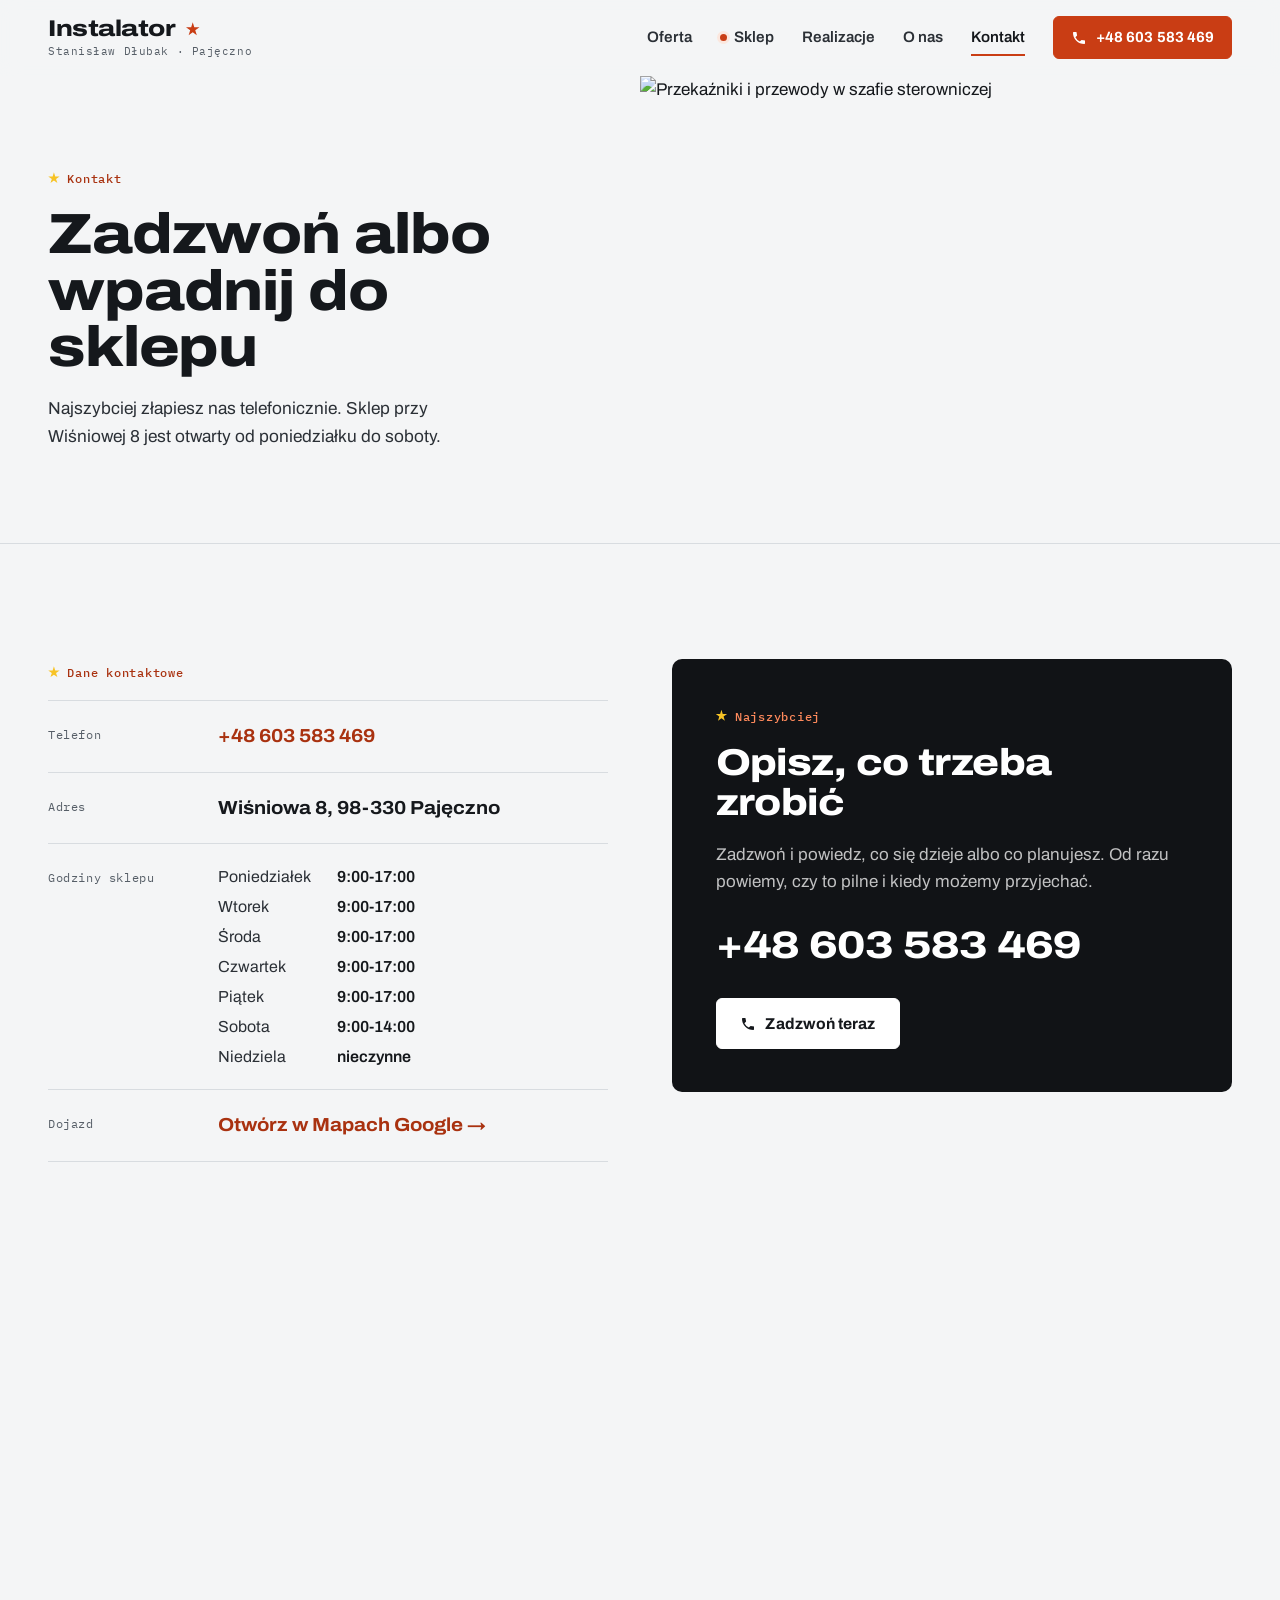
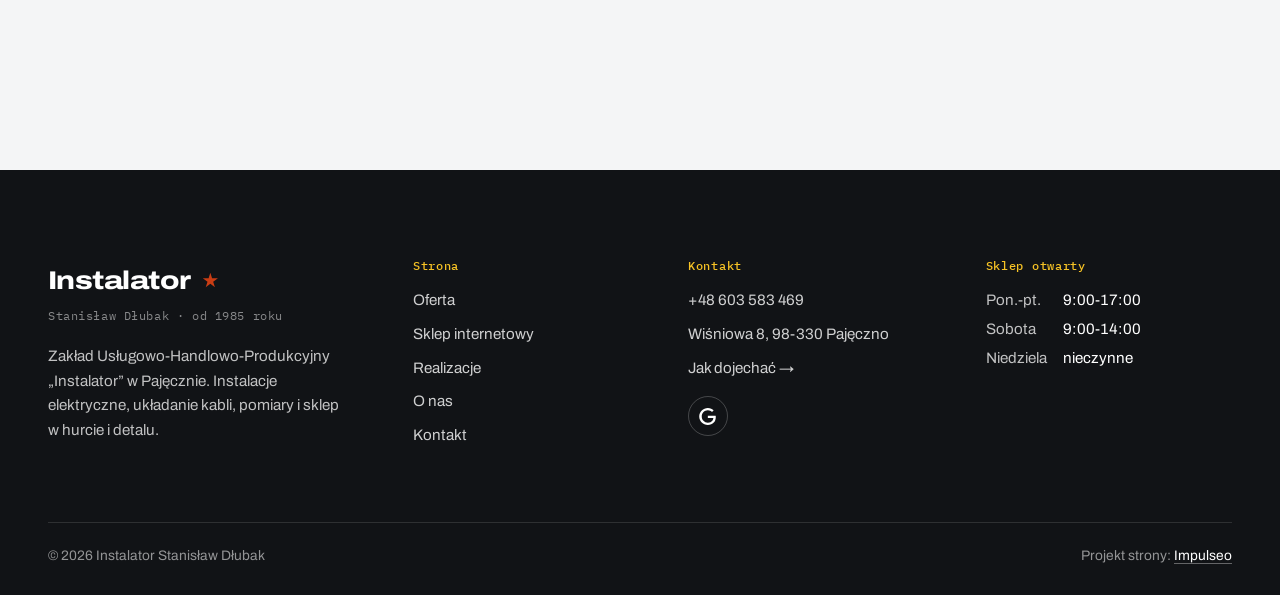
==== commit 88a36e20: "[claude-edit][cmt:ad3381a0-2d04-4806-bf53-8731b508838c] Nowy projekt graficzny + podstrona Sklep int" ====
--- a/kontakt.html
+++ b/kontakt.html
@@ -3,72 +3,76 @@
 <head>
 <meta charset="UTF-8">
 <meta name="viewport" content="width=device-width, initial-scale=1.0">
-<title>Kontakt - Instalator Stanisław Dłubak</title>
-<meta name="description" content="Kontakt Instalator Stanisław Dłubak - Wiśniowa 8, 98-330 Pajęczno, Polska">
-<link rel="canonical" href="https://kris20032.github.io/instalator-stanislaw-dlubak/kontakt.html">
+<title>Kontakt - Instalator Stanisław Dłubak, Wiśniowa 8, Pajęczno</title>
+<meta name="description" content="Telefon +48 603 583 469. Adres: Wiśniowa 8, 98-330 Pajęczno. Sklep otwarty pon.-pt. 9:00-17:00, sob. 9:00-14:00.">
+<link rel="canonical" href="https://impulseo-pl.github.io/instalator-stanislaw-dlubak/kontakt.html">
 <meta name="robots" content="noindex, nofollow">
+<meta name="theme-color" content="#c93d14">
 <meta property="og:type" content="website">
 <meta property="og:locale" content="pl_PL">
 <meta property="og:site_name" content="Instalator Stanisław Dłubak">
-<meta property="og:title" content="Kontakt - Instalator Stanisław Dłubak">
-<meta property="og:description" content="Kontakt Instalator Stanisław Dłubak - Wiśniowa 8, 98-330 Pajęczno, Polska">
-<meta property="og:url" content="https://kris20032.github.io/instalator-stanislaw-dlubak/kontakt.html">
-<meta property="og:image" content="https://kris20032.github.io/instalator-stanislaw-dlubak/img/og.jpg">
+<meta property="og:title" content="Kontakt - Instalator Stanisław Dłubak, Wiśniowa 8, Pajęczno">
+<meta property="og:description" content="Telefon +48 603 583 469. Adres: Wiśniowa 8, 98-330 Pajęczno. Sklep otwarty pon.-pt. 9:00-17:00, sob. 9:00-14:00.">
+<meta property="og:url" content="https://impulseo-pl.github.io/instalator-stanislaw-dlubak/kontakt.html">
+<meta property="og:image" content="https://impulseo-pl.github.io/instalator-stanislaw-dlubak/img/og.jpg">
 <meta property="og:image:width" content="1200">
 <meta property="og:image:height" content="630">
 <meta name="twitter:card" content="summary_large_image">
 <link rel="preconnect" href="https://fonts.googleapis.com">
 <link rel="preconnect" href="https://fonts.gstatic.com" crossorigin>
-<link href="https://fonts.googleapis.com/css2?family=Sora:wght@600;700;800&family=Manrope:wght@400;500;600&display=swap" rel="stylesheet">
-<link rel="stylesheet" href="assets/styles.css?v=295d6cc1">
+<link href="https://fonts.googleapis.com/css2?family=Archivo:wdth,wght@62..125,100..900&family=IBM+Plex+Mono:wght@500&display=swap" rel="stylesheet">
+<link rel="stylesheet" href="assets/styles.css?v=20261001b">
+<script>document.documentElement.classList.add('js');setTimeout(function(){if(!window.__nbOk)document.documentElement.classList.remove('js')},3500);</script>
 </head>
 <body>
 
 <header class="nav">
   <div class="wrap nav-inner">
-    <a class="brand" href="index.html"><span class="name">Instalator Dłubak</span><span class="sub">Pajęczno</span></a>
-    <nav class="nav-links">
+    <a class="brand" href="index.html" aria-label="Instalator Stanisław Dłubak - strona główna"><span class="brand-name">Instalator<i aria-hidden="true"></i></span><span class="brand-sub">Stanisław Dłubak · Pajęczno</span></a>
+    <nav class="nav-links" aria-label="Menu główne">
       <a href="oferta.html">Oferta</a>
+      <a href="sklep.html" class="nl-new">Sklep</a>
       <a href="realizacje.html">Realizacje</a>
-      <a href="o-nas.html">O nas</a>
-      <a href="kontakt.html" class="active" aria-current="page">Kontakt</a>
-      <a href="tel:+48603583469" class="btn btn-accent">Zadzwoń +48 603 583 469</a>
+      <a href="o-nas.html">O&nbsp;nas</a>
+      <a href="kontakt.html" aria-current="page">Kontakt</a>
+      <a href="tel:+48603583469" class="btn btn-accent"><svg width="16" height="16" viewBox="0 0 24 24" fill="none" aria-hidden="true"><path d="M6.6 10.8a15.5 15.5 0 0 0 6.6 6.6l2.2-2.2a1 1 0 0 1 1-.24 11.4 11.4 0 0 0 3.6.58 1 1 0 0 1 1 1V20a1 1 0 0 1-1 1A17 17 0 0 1 3 4a1 1 0 0 1 1-1h3.5a1 1 0 0 1 1 1c0 1.25.2 2.46.58 3.6a1 1 0 0 1-.25 1l-2.23 2.2Z" fill="currentColor"/></svg> +48&nbsp;603&nbsp;583&nbsp;469</a>
     </nav>
-    <button class="nav-toggle" aria-label="Menu"><span></span><span></span><span></span></button>
+    <button class="nav-toggle" type="button" aria-label="Menu" aria-expanded="false"><span></span><span></span><span></span></button>
   </div>
 </header>
 
 <main>
 <section class="pagehead">
-  <img src="img/g15.jpg" alt="Instalator Stanisław Dłubak - Zapytaj o wycenę" width="1880" height="1170" decoding="async">
-  <div class="wrap">
+  <img src="img/g14.jpg" alt="Przekaźniki i przewody w szafie sterowniczej" width="1880" height="1251" fetchpriority="high" decoding="async">
+  <div class="ph-txt wrap">
     <span class="eyebrow">Kontakt</span>
-    <h1>Zapytaj o wycenę</h1>
-    <p>Odpowiemy na pytania i przygotujemy wycenę.</p>
+    <h1>Zadzwoń albo wpadnij do sklepu</h1>
+    <p>Najszybciej złapiesz nas telefonicznie. Sklep przy Wiśniowej&nbsp;8 jest otwarty od poniedziałku do soboty.</p>
   </div>
 </section>
 <section>
-  <div class="wrap contact-grid">
+  <div class="wrap kontakt-grid">
     <div class="reveal">
       <span class="eyebrow">Dane kontaktowe</span>
-      <h2 style="margin:var(--space-4) 0 var(--space-6)">Instalator Stanisław Dłubak</h2>
       <div class="info-list">
-        <div class="info-row"><div class="ic"><svg class="ico-tel" width="16" height="16" viewBox="0 0 24 24" fill="none" aria-hidden="true"><path d="M6.6 10.8a15.5 15.5 0 0 0 6.6 6.6l2.2-2.2a1 1 0 0 1 1-.24 11.4 11.4 0 0 0 3.6.58 1 1 0 0 1 1 1V20a1 1 0 0 1-1 1A17 17 0 0 1 3 4a1 1 0 0 1 1-1h3.5a1 1 0 0 1 1 1c0 1.25.2 2.46.58 3.6a1 1 0 0 1-.25 1l-2.23 2.2Z" fill="currentColor"/></svg></div><div><div class="lbl">Telefon</div><a class="val" href="tel:+48603583469">+48 603 583 469</a></div></div>
-        <div class="info-row"><div class="ic"><svg class="ico-pin" width="16" height="16" viewBox="0 0 24 24" fill="none" aria-hidden="true"><path d="M12 21s7-6.1 7-11.5A7 7 0 0 0 5 9.5C5 14.9 12 21 12 21Z" stroke="currentColor" stroke-width="1.6" fill="none"/><circle cx="12" cy="9.5" r="2.4" fill="currentColor"/></svg></div><div><div class="lbl">Adres</div><div class="val">Wiśniowa 8, 98-330 Pajęczno, Polska</div></div></div>
+        <div class="info-row"><div class="lbl">Telefon</div><a class="val" href="tel:+48603583469">+48&nbsp;603&nbsp;583&nbsp;469</a></div>
+        <div class="info-row"><div class="lbl">Adres</div><div class="val">Wiśniowa&nbsp;8, 98-330 Pajęczno</div></div>
+        <div class="info-row"><div class="lbl">Godziny sklepu</div><dl class="godz"><dt data-dzien="1">Poniedziałek</dt><dd data-dzien="1">9:00-17:00</dd><dt data-dzien="2">Wtorek</dt><dd data-dzien="2">9:00-17:00</dd><dt data-dzien="3">Środa</dt><dd data-dzien="3">9:00-17:00</dd><dt data-dzien="4">Czwartek</dt><dd data-dzien="4">9:00-17:00</dd><dt data-dzien="5">Piątek</dt><dd data-dzien="5">9:00-17:00</dd><dt data-dzien="6">Sobota</dt><dd data-dzien="6">9:00-14:00</dd><dt data-dzien="0">Niedziela</dt><dd data-dzien="0">nieczynne</dd></dl></div>
+        <div class="info-row"><div class="lbl">Dojazd</div><a class="val" href="https://maps.google.com/?cid=6243514993665924678" target="_blank" rel="noopener">Otwórz w&nbsp;Mapach Google →</a></div>
       </div>
     </div>
-    <div class="reveal">
-      <div class="form">
-        <h3 style="margin-bottom:var(--space-4)">Najszybciej telefonicznie</h3>
-        <p class="muted" style="margin-bottom:var(--space-5)">Zadzwoń, opisz pomysł, a my powiemy, co i jak. Bez zobowiązań.</p>
-        <a href="tel:+48603583469" class="btn btn-accent" style="justify-content:center">Zadzwoń: +48 603 583 469 <span class="arr">→</span></a>
-      </div>
+    <div class="tel-box on-dark reveal">
+      <span class="eyebrow">Najszybciej</span>
+      <h2>Opisz, co trzeba zrobić</h2>
+      <p>Zadzwoń i&nbsp;powiedz, co się dzieje albo co planujesz. Od razu powiemy, czy to pilne i&nbsp;kiedy możemy przyjechać.</p>
+      <a class="tb-num" href="tel:+48603583469">+48&nbsp;603&nbsp;583&nbsp;469</a>
+      <a href="tel:+48603583469" class="btn btn-light"><svg width="16" height="16" viewBox="0 0 24 24" fill="none" aria-hidden="true"><path d="M6.6 10.8a15.5 15.5 0 0 0 6.6 6.6l2.2-2.2a1 1 0 0 1 1-.24 11.4 11.4 0 0 0 3.6.58 1 1 0 0 1 1 1V20a1 1 0 0 1-1 1A17 17 0 0 1 3 4a1 1 0 0 1 1-1h3.5a1 1 0 0 1 1 1c0 1.25.2 2.46.58 3.6a1 1 0 0 1-.25 1l-2.23 2.2Z" fill="currentColor"/></svg> Zadzwoń teraz</a>
     </div>
   </div>
 </section>
 <section style="padding-top:0">
   <div class="wrap reveal">
-    <iframe class="map" title="Instalator Stanisław Dłubak - Pajęczno" src="https://maps.google.com/maps?q=51.1472084%2C18.9978158&z=15&output=embed" loading="lazy" referrerpolicy="no-referrer-when-downgrade"></iframe>
+    <iframe class="map" title="Instalator Stanisław Dłubak - Wiśniowa 8, Pajęczno" src="https://maps.google.com/maps?q=51.1472084%2C18.9978158&amp;z=15&amp;output=embed" loading="lazy" referrerpolicy="no-referrer-when-downgrade"></iframe>
   </div>
 </section>
 </main>
@@ -77,24 +81,30 @@
   <div class="wrap">
     <div class="foot-grid">
       <div class="foot-brand">
-        <div class="name">Instalator Stanisław Dłubak</div>
-        <p>Awarie, remonty instalacji, nowe domy - od 41 lat w Pajęcznie. Cenę znasz przed robotą, nie po.</p>
+        <div class="brand-name">Instalator<i aria-hidden="true"></i></div>
+        <div class="fb-sub">Stanisław Dłubak · od 1985 roku</div>
+        <p>Zakład Usługowo-Handlowo-Produkcyjny „Instalator” w&nbsp;Pajęcznie. Instalacje elektryczne, układanie kabli, pomiary i&nbsp;sklep w&nbsp;hurcie i&nbsp;detalu.</p>
       </div>
       <div class="foot-col">
-        <h4>Nawigacja</h4>
+        <h4>Strona</h4>
         <a href="oferta.html">Oferta</a>
+        <a href="sklep.html">Sklep internetowy</a>
         <a href="realizacje.html">Realizacje</a>
-        <a href="o-nas.html">O nas</a>
+        <a href="o-nas.html">O&nbsp;nas</a>
         <a href="kontakt.html">Kontakt</a>
       </div>
       <div class="foot-col">
         <h4>Kontakt</h4>
-        <a href="tel:+48603583469">+48 603 583 469</a>
-        <p>Wiśniowa 8, 98-330 Pajęczno, Polska</p>
-        <a href="https://maps.google.com/?cid=6243514993665924678&g_mp=Cidnb29nbGUubWFwcy5wbGFjZXMudjEuUGxhY2VzLlNlYXJjaFRleHQQAhgEIAA" target="_blank" rel="noopener">Jak dojechać →</a>
-      <div class="foot-soc">
-        <a class="soc" href="https://maps.google.com/?cid=6243514993665924678&g_mp=Cidnb29nbGUubWFwcy5wbGFjZXMudjEuUGxhY2VzLlNlYXJjaFRleHQQAhgEIAA" target="_blank" rel="noopener" aria-label="Google - Instalator Stanisław Dłubak"><svg viewBox="0 0 24 24" aria-hidden="true" focusable="false"><path d="M12.48 10.92v3.28h7.84c-.24 1.84-.853 3.187-1.787 4.133-1.147 1.147-2.933 2.4-6.053 2.4-4.827 0-8.6-3.893-8.6-8.72s3.773-8.72 8.6-8.72c2.6 0 4.507 1.027 5.907 2.347l2.307-2.307C18.747 1.44 16.133 0 12.48 0 5.867 0 .307 5.387.307 12s5.56 12 12.173 12c3.573 0 6.267-1.173 8.373-3.36 2.16-2.16 2.84-5.213 2.84-7.667 0-.76-.053-1.467-.173-2.053H12.48z" fill="currentColor"/></svg></a>
+        <a href="tel:+48603583469">+48&nbsp;603&nbsp;583&nbsp;469</a>
+        <p>Wiśniowa&nbsp;8, 98-330 Pajęczno</p>
+        <a href="https://maps.google.com/?cid=6243514993665924678" target="_blank" rel="noopener">Jak dojechać →</a>
+        <div class="foot-soc">
+          <a class="soc" href="https://maps.google.com/?cid=6243514993665924678" target="_blank" rel="noopener" aria-label="Google - Instalator Stanisław Dłubak"><svg viewBox="0 0 24 24" aria-hidden="true" focusable="false"><path d="M12.48 10.92v3.28h7.84c-.24 1.84-.853 3.187-1.787 4.133-1.147 1.147-2.933 2.4-6.053 2.4-4.827 0-8.6-3.893-8.6-8.72s3.773-8.72 8.6-8.72c2.6 0 4.507 1.027 5.907 2.347l2.307-2.307C18.747 1.44 16.133 0 12.48 0 5.867 0 .307 5.387.307 12s5.56 12 12.173 12c3.573 0 6.267-1.173 8.373-3.36 2.16-2.16 2.84-5.213 2.84-7.667 0-.76-.053-1.467-.173-2.053H12.48z" fill="currentColor"/></svg></a>
+        </div>
       </div>
+      <div class="foot-col">
+        <h4>Sklep otwarty</h4>
+        <dl><dt>Pon.-pt.</dt><dd>9:00-17:00</dd><dt>Sobota</dt><dd>9:00-14:00</dd><dt>Niedziela</dt><dd>nieczynne</dd></dl>
       </div>
     </div>
     <div class="foot-bot">
@@ -103,9 +113,9 @@
     </div>
   </div>
 </footer>
-<div class="sticky-call"><a class="sc-call" href="tel:+48603583469"><svg class="ico-tel" width="16" height="16" viewBox="0 0 24 24" fill="none" aria-hidden="true"><path d="M6.6 10.8a15.5 15.5 0 0 0 6.6 6.6l2.2-2.2a1 1 0 0 1 1-.24 11.4 11.4 0 0 0 3.6.58 1 1 0 0 1 1 1V20a1 1 0 0 1-1 1A17 17 0 0 1 3 4a1 1 0 0 1 1-1h3.5a1 1 0 0 1 1 1c0 1.25.2 2.46.58 3.6a1 1 0 0 1-.25 1l-2.23 2.2Z" fill="currentColor"/></svg> Zadzwoń</a><a class="sc-quote" href="kontakt.html">Umów termin</a></div>
+<div class="sticky-call"><a class="sc-call" href="tel:+48603583469"><svg width="16" height="16" viewBox="0 0 24 24" fill="none" aria-hidden="true"><path d="M6.6 10.8a15.5 15.5 0 0 0 6.6 6.6l2.2-2.2a1 1 0 0 1 1-.24 11.4 11.4 0 0 0 3.6.58 1 1 0 0 1 1 1V20a1 1 0 0 1-1 1A17 17 0 0 1 3 4a1 1 0 0 1 1-1h3.5a1 1 0 0 1 1 1c0 1.25.2 2.46.58 3.6a1 1 0 0 1-.25 1l-2.23 2.2Z" fill="currentColor"/></svg> Zadzwoń</a><a class="sc-quote" href="kontakt.html">Dojazd</a></div>
 <div class="demo-wazne" data-do="2026-10-07" data-cykl="3" hidden><svg class="dw-ico" width="13" height="13" viewBox="0 0 24 24" fill="none" aria-hidden="true"><circle cx="12" cy="12" r="8.6" stroke="currentColor" stroke-width="1.8"/><path d="M12 7.2V12l3.3 2" stroke="currentColor" stroke-width="1.8" stroke-linecap="round"/></svg><span class="dw-txt"></span></div>
 
-<script src="assets/main.js"></script>
+<script src="assets/main.js?v=20261001b"></script>
 </body>
 </html>
--- a/assets/styles.css
+++ b/assets/styles.css
@@ -1,1849 +1,528 @@
-/* ============================================================
-   STOLBASZ — premium, architektoniczny B2B fit-out
-   Jasna paleta, zero brązu. System wg premium-web-craft.
-   Projekt strony: Impulseo (impulseo.pl)
-   ============================================================ */
+/* =====================================================================
+   Instalator Stanisław Dłubak, Pajęczno - projekt graficzny v2 (01.10.2026)
+   Kolory wzięte z prawdziwego szyldu sklepu przy Wiśniowej 8:
+   pomarańczowo-czerwona tablica, żółte gwiazdki, białe pole z nazwą.
+   Element-sygnatura: „tablica” - kopia układu szyldu (gwiazdki przy pozycjach).
+   ===================================================================== */
 
 :root{
-  /* PALETA — jasna, architektoniczna, chłodna */
-  --paper:#f5f7fa;          /* główne tło */
-  --paper-2:#e7edf3;        /* sekcje alternatywne (chłodny jasny szary) */
-  --paper-3:#e7edf3;        /* delikatne wypełnienia */
-  --ink:#142231;            /* tekst główny — chłodny grafit */
-  --ink-soft:#2c3e52;       /* nagłówki drugorzędne */
-  --muted:#697785;          /* tekst poboczny */
-  --line:rgba(20,34,49,.12);/* hairline */
-  --accent:#e8a00c;         /* stonowany petrol-slate — jedyny akcent */
-  --accent-d:#c47f06;
-  --accent-soft:rgba(232,160,12,.10);
-  --dark:#142231;           /* sekcje ciemne (stopka/CTA) */
-
-  /* HOVER ZDJĘĆ — JEDEN standard dla całego silnika (decyzja K. 04.08.2026, artefakt z wariantami).
-     AKTUALNE (K.+Szymon 09.08.2026, wybór z artefaktu 6 wariantów): zoom 1.05 przy 1.4s -
-     przy tak długim czasie mocniejszy kadr NIE skacze, tylko „oddycha". Poprzedni standard
-     (1.02 / .55s z 04.08) odbierany jako dynamiczny i szybki.
-     Spoczynek lekko przygaszony, ale TYLKO tam, gdzie jest mysz (@media hover:hover) —
-     na telefonie zdjęcia zostają w pełnej jasności. */
-  --img-zoom:1.05;                   /* K.+Szymon 09.08: wariant F z artefaktu porównawczego */
-  --img-rest:brightness(.95) saturate(.99);
-  --img-hot:brightness(1.06) saturate(1.05);
-  --img-dur:1.4s;                    /* K.+Szymon 09.08 (wariant F): powoli = elegancko */
-  --img-ease:cubic-bezier(.16,.84,.44,1);  /* miękki ogon, efekt „oddychania" */
-
-  /* ODSTĘPY — skala 4/8 */
-  --space-1:4px; --space-2:8px; --space-3:12px; --space-4:16px; --space-5:24px;
-  --space-6:32px; --space-7:48px; --space-8:64px; --space-9:96px; --space-10:128px;
-
-  /* TYPOGRAFIA — fluid clamp() (skala podbita 16.07.2026: większe, czytelniejsze litery — uwaga Adama) */
-  --text-sm:clamp(.9rem,.87rem + .12vw,1rem);
-  --text-base:clamp(1.08rem,1.04rem + .18vw,1.2rem);
-  --text-lg:clamp(1.24rem,1.15rem + .34vw,1.44rem);
-  --text-h3:clamp(1.34rem,1.22rem + .55vw,1.66rem);
-  --text-h2:clamp(2.1rem,1.66rem + 2.1vw,3.1rem);
-  --text-h1:clamp(2.9rem,2.1rem + 4vw,5.1rem);
-
-  /* PROMIENIE — architektoniczne, raczej ostre */
-  --r-sm:3px; --r-md:6px; --r-lg:10px;
-
-  /* RUCH */
-  --ease:cubic-bezier(.25,.46,.45,.94); --dur:.24s;
-
-  /* CIENIE — miękkie, warstwowe */
-  --sh-sm:0 1px 2px rgba(16,24,32,.04), 0 2px 8px rgba(16,24,32,.05);
-  --sh-md:0 2px 6px rgba(16,24,32,.05), 0 12px 28px -8px rgba(16,24,32,.12);
-  --sh-lg:0 6px 14px rgba(16,24,32,.07), 0 26px 56px -18px rgba(16,24,32,.22);
-
-  --hairline:1px solid var(--line);
-
-  --font-display:'Sora','Manrope',sans-serif;
-  --font-body:'Manrope',sans-serif;
-}
-
-*{box-sizing:border-box;margin:0;padding:0}
-html{scroll-behavior:smooth}
-body{
-  font-family:var(--font-body);
-  font-size:var(--text-base);
-  line-height:1.65;
-  color:var(--ink);
-  background:var(--paper);
-  -webkit-font-smoothing:antialiased;
-  text-rendering:optimizeLegibility;
-}
-img{max-width:100%;height:auto;display:block}  /* height:auto = width/height z atrybutów trzyma proporcje (TOP#12) */
+  --ink:#15181c;
+  --ink-2:#2b3036;
+  --muted:#565e67;
+  --line:#d8dce0;
+  --line-2:#e6e9ec;
+  --line-strong:#aeb6be;
+  --paper:#f4f5f6;
+  --paper-2:#eaecef;
+  --white:#ffffff;
+  --night:#111316;
+  --night-2:#1b1e23;
+  --night-line:rgba(255,255,255,.12);
+  --accent:#c93d14;
+  --accent-d:#a93210;
+  --accent-l:#ff8a5c;
+  --accent-soft:#fbe7de;
+  --star:#f7c325;
+  --ok:#2f9e5b;
+
+  --f-display:"Archivo", "Helvetica Neue", Arial, sans-serif;
+  --f-body:"Archivo", "Helvetica Neue", Arial, sans-serif;
+  --f-mono:"IBM Plex Mono", ui-monospace, Menlo, monospace;
+
+  --ease:cubic-bezier(.16,.84,.44,1);
+  --img-zoom:1.05;
+  --img-dur:1.4s;
+  --klocek:.5s;
+  --r:6px;
+  --r-lg:10px;
+  --nav-h:76px;
+  --wrap:1240px;
+  --pad:clamp(20px, 4vw, 48px);
+  --sec:clamp(72px, 9vw, 132px);
+}
+
+*,*::before,*::after{box-sizing:border-box}
+html{-webkit-text-size-adjust:100%;scroll-behavior:smooth;overflow-x:clip}
+body{margin:0;background:var(--paper);color:var(--ink);font-family:var(--f-body);font-size:17px;line-height:1.62;
+  font-stretch:100%;-webkit-font-smoothing:antialiased;text-rendering:optimizeLegibility}
+img{max-width:100%;display:block}
 a{color:inherit;text-decoration:none}
-
-.wrap{width:min(92%,1180px);margin-inline:auto}
-section{padding-block:clamp(52px,6.5vw,96px)}
-
-h1,h2,h3{font-family:var(--font-display);font-weight:700;line-height:1.08;letter-spacing:-.02em;color:var(--ink)}
-h1{font-size:var(--text-h1);letter-spacing:-.035em}
-h2{font-size:var(--text-h2);letter-spacing:-.025em}
-h3{font-size:var(--text-h3)}
-/* MIARA — długość wiersza. WCAG 2.2 SC 1.4.8: max 80 znaków; Butterick: 45–90.
-   68ch daje realnie 72–78 znaków polskiego tekstu, czyli z zapasem pod granicą.
-   Wcześniej limit miał TYLKO <p> — <li>, <blockquote> i <dd> nie miały żadnego,
-   i to jedyny powód, dla którego 23 bloki na dwóch oddanych stronach jadą po
-   83–106 znaków w wierszu (pomiar 07.08.2026, bramka `miara`).
-   ⚠️ Listy i definicje ograniczamy TYLKO bez klasy: `ul`/`ol` z klasą to u nas
-   układ (siatki kafli, menu), a nie tekst ciągły — tam miarę wyznacza układ. */
-/* 60ch, nie 68ch (K. 10.08): po zmianie fontów na węższe kroje (DM Sans i spółka)
-   w 68ch mieściło się ~90 znaków - bramka pikselowa słusznie zgłaszała przekroczenie
-   granicy 80. Pomiar na żywej przeglądarce: 60ch = 90 znaków, 53ch = ~78 znaków, czyli normę WCAG 1.4.8. */
-:root{ --miara:53ch }
-p{max-width:min(100%,var(--miara))}
-blockquote,
-ul:not([class])>li, ol:not([class])>li,
-dl:not([class])>dd{max-width:min(100%,var(--miara))}
-
-/* ⚠️ Świadomie BEZ wyjątku `.tile p,.card p,.svc p{max-width:none}`, choć nasuwa się sam:
-   te akapity BYŁY już ograniczone (stare `p{max-width:65ch}`), więc „wyjątek" nie odblokowałby
-   niczego nowego — tylko ROZLUŹNIŁ stan sprzed zmiany na wszystkich demach naraz.
-   `figcaption` żadna z reguł wyżej nie dotyczy, więc też nie potrzebuje zwolnienia. */
-
-/* ŁAMANIE. `balance` wyrównuje długości wierszy w nagłówku, `pretty` pilnuje ostatniego
-   wiersza akapitu, żeby nie został w nim jeden wyraz. Obsługiwane od Chrome 117 /
-   Safari 17.5; starsze przeglądarki po prostu ignorują tę własność.
-   `text-wrap:pretty` nie występowało dotąd ANI RAZ w silniku ani w repo klientów. */
-h1,h2,h3,.lead,.lede{text-wrap:balance}
-p,li,blockquote,dd{text-wrap:pretty}
-
-.eyebrow{
-  font-family:var(--font-body);
-  font-size:var(--text-sm);
-  font-weight:600;
-  letter-spacing:.18em;
-  text-transform:uppercase;
-  color:var(--accent);
-  display:inline-flex;align-items:center;gap:var(--space-3);
-}
-/* flex:none + margin-top = kreska trzyma się PIERWSZEJ linii. Wcześniej align-items:center
-   centrowało ją względem całego bloku i przy zawinięciu (długi kicker typu
-   „…WNĘTRZ · LESZNO · OD 2019") druga linia lądowała z brzydkim wcięciem. */
-.eyebrow{align-items:flex-start}
-.eyebrow>*,.eyebrow{text-wrap:balance}   /* dlugi kicker lamal sie na sierote typu samo „2019" w drugiej linii */
-.eyebrow::before{content:"";width:28px;height:1px;background:var(--accent);display:inline-block;flex:none;margin-top:.62em}
-
+h1,h2,h3,h4{font-family:var(--f-display);margin:0;color:var(--ink);font-weight:800;line-height:1.05;letter-spacing:-.015em}
+h1,h2{font-stretch:116%}
+h3{font-stretch:108%;font-weight:700;line-height:1.2;font-size:1.22rem}
+p{margin:0 0 1em}
+::selection{background:var(--star);color:var(--ink)}
+:focus-visible{outline:2px solid var(--accent);outline-offset:3px}
+
+.wrap{width:min(100% - 2 * var(--pad), var(--wrap));margin-inline:auto}
+section{padding-block:var(--sec)}
+
+/* --- etykieta sekcji: mono + gwiazdka z szyldu --- */
+.eyebrow{display:inline-flex;align-items:center;gap:.6em;font-family:var(--f-mono);font-size:.78rem;font-weight:500;
+  letter-spacing:.06em;color:var(--accent-d);margin-bottom:1.1rem}
+.eyebrow::before,.gw::before{content:"";width:.95em;height:.95em;flex:none;background:var(--star);
+  clip-path:polygon(50% 0,61% 35%,98% 35%,68% 57%,79% 91%,50% 70%,21% 91%,32% 57%,2% 35%,39% 35%)}
+.on-dark .eyebrow{color:var(--accent-l)}
+.head{max-width:760px;margin-bottom:clamp(36px, 5vw, 64px)}
+.head h2{font-size:clamp(2.1rem, 3.6vw + .6rem, 3.6rem)}
+.head p{color:var(--muted);font-size:1.08rem;margin:1.1rem 0 0;max-width:58ch}
+.head.center{margin-inline:auto;text-align:center}
+.head.center p{margin-inline:auto}
+.head-row{display:flex;justify-content:space-between;align-items:flex-end;gap:32px;flex-wrap:wrap;margin-bottom:clamp(36px, 5vw, 64px)}
+.head-row .head{margin-bottom:0}
 .muted{color:var(--muted)}
-.lead{font-size:var(--text-lg);line-height:1.55;color:var(--ink-soft);max-width:50ch}
-
-/* ---------- BUTTONS ---------- */
-.btn{
-  display:inline-flex;align-items:center;gap:var(--space-2);
-  font-weight:600;font-size:var(--text-sm);letter-spacing:.02em;
-  padding:var(--space-4) var(--space-6);
-  border-radius:var(--r-sm);
-  transition:transform var(--dur) var(--ease),box-shadow var(--dur) var(--ease),background var(--dur) var(--ease);
-  cursor:pointer;border:1px solid transparent;
-}
-.btn-accent{background:var(--accent);color:#fff;box-shadow:var(--sh-sm)}
-.btn-accent:hover{background:var(--accent-d);transform:translateY(-2px);box-shadow:var(--sh-md)}
-.btn-accent:active{transform:translateY(0);box-shadow:var(--sh-sm)}
-.btn-ghost{background:transparent;color:var(--ink);border-color:var(--line)}
-.btn-ghost:hover{border-color:var(--accent);color:var(--accent);transform:translateY(-2px)}
-.btn-light{background:#fff;color:var(--ink);box-shadow:var(--sh-sm)}
-.btn-light:hover{transform:translateY(-2px);box-shadow:var(--sh-md)}
-.btn .arr{transition:transform var(--dur) var(--ease)}
-.btn:hover .arr{transform:translateX(4px)}
-
-/* ---------- NAV ---------- */
-.nav{
-  position:sticky;top:0;z-index:50;
-  background:color-mix(in srgb,var(--paper) 88%,transparent);
-  backdrop-filter:saturate(140%) blur(10px);
-  border-bottom:var(--hairline);
-}
-.nav-inner{display:flex;align-items:center;justify-content:space-between;gap:var(--space-5);height:72px}
-/* ANTY-NACHODZENIE (K. 05.08.2026): długa nazwa firmy + przycisk z pełnym numerem nie mieściły się w pasku
-   i flex ściskał linki PONIŻEJ ich treści - "Kontakt" wchodził na ramkę "Zadzwoń +48 ...". Teraz ustępuje
-   nazwa marki (skrót wielokropkiem), a menu i przycisk nigdy się nie kurczą ani nie zachodzą na siebie. */
-.brand{display:flex;flex-direction:column;line-height:1;min-width:0;flex:0 1 auto}
-.brand .name{font-family:var(--font-display);font-weight:800;font-size:1.35rem;letter-spacing:.04em;white-space:nowrap;overflow:hidden;text-overflow:ellipsis}
-.brand .sub{font-size:.62rem;letter-spacing:.34em;text-transform:uppercase;color:var(--muted);margin-top:5px;white-space:nowrap;overflow:hidden;text-overflow:ellipsis}
-.nav-links{display:flex;align-items:center;gap:var(--space-6);flex:0 0 auto}
-.nav-links a{font-size:var(--text-sm);font-weight:500;color:var(--ink-soft);position:relative;padding-block:4px;white-space:nowrap;transition:color var(--dur) var(--ease)}
-.nav-links a::after{content:"";position:absolute;left:0;bottom:0;width:0;height:1.5px;background:var(--accent);transition:width var(--dur) var(--ease)}
-.nav-links a:hover,.nav-links a.active{color:var(--ink)}
-.nav-links a:hover::after,.nav-links a.active::after{width:100%}
-.nav-links .btn{padding:var(--space-2) var(--space-5)}
-/* przyciski w nav: właściwy kolor (przebij .nav-links a) + bez podkreślenia */
-.nav-links a.btn-accent{color:#fff}
-.nav-links a.btn-ghost,.nav-links a.btn-light{color:var(--ink)}
-/* CTA w pasku: NIE podkreślenie spod linków menu, ale ten sam przelatujący błysk,
-   co na wszystkich innych przyciskach (zgłoszenie K. 13.08.2026 - „na hero jest efekt
-   światła przechodzącego przez przycisk, na navbarze go nie ma, a mają być identyczne").
-   Reguła `.nav-links a::after` jest silniejsza od `.btn::after`, więc trzeba jej
-   geometrię wyzerować i wpisać połysk z nazwy - samo `display:none` gasiło efekt. */
-.nav-links a.btn::after{
-  display:block;content:"";position:absolute;inset:0;z-index:-1;pointer-events:none;
-  width:auto;height:auto;border-radius:inherit;   /* kasuje geometrię podkreślenia (width:0;height:1.5px) */
-  background:linear-gradient(100deg,transparent 32%,rgba(255,255,255,.20) 50%,transparent 68%);
-  translate:-120% 0}
-@media (prefers-reduced-motion:no-preference){
-  .nav-links a.btn:hover::after{translate:120% 0;transition:translate .75s var(--mt-ease,cubic-bezier(.16,.84,.44,1))}
-}
-.nav-toggle{display:none;background:none;border:none;cursor:pointer;flex-direction:column;gap:5px;padding:8px}
-.nav-toggle span{width:24px;height:2px;background:var(--ink);transition:var(--dur)}
-/* Ciasny zakres MIĘDZY menu mobilnym a pełnym pulpitem: zbijamy odstępy i nazwę marki,
-   żeby wszystko zmieściło się naturalnie, zanim w ogóle dojdzie do skracania wielokropkiem. */
-@media(max-width:1280px) and (min-width:921px){
-  .nav-links{gap:var(--space-4)}
-  .nav-links .btn{padding:var(--space-2) var(--space-4)}
-  .brand .name{font-size:1.15rem}
-}
-
-/* ---------- HERO (split) ---------- */
-.hero{position:relative;overflow:hidden;border-bottom:var(--hairline)}
-.hero-grid{display:grid;grid-template-columns:1.05fr .95fr;gap:clamp(24px,4vw,60px);align-items:center;
-  padding-block:clamp(36px,4.5vw,64px)}
-.hero-copy .eyebrow{margin-bottom:var(--space-5)}
-.hero-copy h1{margin-bottom:var(--space-5)}
-.hero-copy .lead{margin-bottom:var(--space-7)}
-.hero-actions{display:flex;flex-wrap:wrap;gap:var(--space-4)}
-.hero-art{position:relative;aspect-ratio:4/3;border-radius:var(--r-lg);overflow:hidden;box-shadow:var(--sh-lg)}
-.hero-art img{width:100%;height:100%;object-fit:cover}
-.hero-art::after{content:"";position:absolute;inset:0;background:linear-gradient(180deg,transparent 55%,rgba(18,24,28,.28))}
-.hero-badge{position:absolute;left:var(--space-5);bottom:var(--space-5);z-index:2;
-  background:rgba(252,252,251,.94);backdrop-filter:blur(4px);
-  border-radius:var(--r-md);padding:var(--space-4) var(--space-5);box-shadow:var(--sh-md);max-width:78%}
-.hero-badge strong{display:block;font-family:var(--font-display);font-size:1rem;letter-spacing:-.01em}
-.hero-badge span{font-size:var(--text-sm);color:var(--muted)}
-
-/* ---------- HERO duży / kinowy (strona główna) ---------- */
-.hero-cine{position:relative;min-height:clamp(560px,82vh,840px);min-height:clamp(560px,82svh,840px);display:flex;align-items:center;overflow:hidden;border-bottom:var(--hairline)}
-.hero-cine>img{position:absolute;inset:0;width:100%;height:100%;object-fit:cover;z-index:0}
-.hero-cine::after{content:"";position:absolute;inset:0;z-index:1;
-  background:linear-gradient(95deg,rgba(13,18,23,.86) 0%,rgba(13,18,23,.64) 32%,rgba(13,18,23,.24) 62%,rgba(13,18,23,.04) 100%)}
-.hero-cine .wrap{position:relative;z-index:2;padding-block:var(--space-8)}
-.hero-cine .hero-copy{max-width:660px}
-.hero-cine .eyebrow{color:#fff;margin-bottom:var(--space-5)}
-.hero-cine .eyebrow::before{background:#fff}
-.hero-cine h1{color:#fff;margin-bottom:var(--space-5);font-size:clamp(2.9rem,2rem + 4.4vw,5.2rem);text-wrap:balance}
-.hero-cine .lead{color:rgba(255,255,255,.92);max-width:48ch;margin-bottom:var(--space-7)}
-.hero-cine .hero-actions{display:flex;flex-wrap:wrap;gap:var(--space-4)}
-/* NISKIE OKNO (laptop z dokiem i paskami przeglądarki ma ~700-780 px wysokości widoku):
-   H1 do 5.2rem + długi lead nie mieściły się i przyciski wypadały POD krawędź ekranu -
-   klient widział stronę bez ani jednego CTA. Skalujemy w dół, zamiast przycinać treść. */
-@media(min-width:821px) and (max-height:820px){
-  .hero-cine{min-height:clamp(520px,94svh,780px)}
-  .hero-cine .wrap{padding-block:var(--space-6)}
-  .hero-cine h1{font-size:clamp(2.2rem,1.5rem + 2.6vw,3.6rem);margin-bottom:var(--space-4)}
-  .hero-cine .eyebrow{margin-bottom:var(--space-4)}
-  .hero-cine .lead{margin-bottom:var(--space-5);max-width:44ch}
-}
-@media(max-width:680px){
-  .hero-cine{min-height:clamp(520px,76vh,640px);min-height:clamp(520px,76svh,640px);align-items:flex-end}
-  .hero-cine::after{background:linear-gradient(0deg,rgba(13,18,23,.9) 6%,rgba(13,18,23,.45) 55%,rgba(13,18,23,.25) 100%)}
-  .hero-cine .wrap{padding-bottom:var(--space-9)}
-  /* TELEFON (~90% oglądających): lead potrafił zająć 8 linii i zepchnąć CTA poza pierwszy ekran.
-     Zwężamy interlinię i skalę - treści nie ucinamy, bo to ona sprzedaje. */
-  .hero-cine .lead{font-size:.98rem;line-height:1.5;margin-bottom:var(--space-5)}
-  .hero-cine .eyebrow{font-size:.72rem;letter-spacing:.13em;margin-bottom:var(--space-4)}
-  .hero-cine .eyebrow::before{width:20px}
-  .hero-cine h1{margin-bottom:var(--space-4)}
-}
-
-/* full-bleed hero variant (podstrony) */
-.pagehead{position:relative;min-height:46vh;min-height:46svh;display:flex;align-items:flex-end;overflow:hidden;border-bottom:var(--hairline)}
-.pagehead img{position:absolute;inset:0;width:100%;height:100%;object-fit:cover}
-/* 10.08.2026 (decyzja K.): mocniejsze przyciemnienie + cień pod tekstem. Bramka mierzyła na
-   nagłówkach podstron 3,38-3,43:1 przy wymaganych 4,5 — jasne zdjęcie (hala, śnieg, niebo)
-   podchodziło pod biały tekst. Zdjęcia klientów są różne, więc kontrast musi dawać WARSTWA,
-   a nie szczęśliwy dobór kadru. */
-.pagehead::after{content:"";position:absolute;inset:0;background:linear-gradient(180deg,rgba(18,24,28,.40),rgba(18,24,28,.76))}
-.pagehead .wrap{position:relative;z-index:2;padding-block:var(--space-9);color:#fff}
-.pagehead h1{color:#fff;max-width:18ch;text-shadow:0 2px 16px rgba(0,0,0,.55)}
-.pagehead .eyebrow{color:#fff}
-.pagehead .eyebrow::before{background:#fff}
-.pagehead p{color:rgba(255,255,255,.92);margin-top:var(--space-4);max-width:54ch;text-shadow:0 1px 12px rgba(0,0,0,.5)}
-
-/* ---------- STRIP (pasek skrótów / liczby) ---------- */
-.strip{background:var(--dark);color:#fff}
-/* PASEK HASEŁ — standard 04.08.2026 (decyzja K.): 5 haseł w JEDNYM rzędzie, tekst WYŚRODKOWANY,
-   węższe marginesy boczne niż reszta strony (pasek ma iść szerzej), równe wysokości kolumn. */
-.strip .wrap{width:min(96%,1440px);display:grid;grid-template-columns:repeat(5,1fr);
-  gap:var(--space-5);padding-block:var(--space-7);align-items:stretch}
-.strip .item .k{font-family:var(--font-display);font-size:clamp(1.05rem,.82rem + .85vw,1.55rem);
-  font-weight:800;letter-spacing:-.02em;color:#fff;line-height:1.18;text-wrap:balance}
-.strip .item .v{font-size:var(--text-sm);color:rgba(255,255,255,.66);margin-top:var(--space-2);line-height:1.4}
-.strip .item{border-left:2px solid var(--accent);padding-inline:var(--space-4);
-  text-align:center;display:flex;flex-direction:column;justify-content:center}
-/* liczba kolumn = liczba haseł, żeby ostatnie nie zostawało samo w drugim rzędzie.
-   Klasę n-N nadaje multipage.py; domyślnie (bez klasy) pasek jest 5-kolumnowy. */
-.strip.n-2 .wrap{grid-template-columns:repeat(2,1fr)}
-.strip.n-3 .wrap{grid-template-columns:repeat(3,1fr)}
-.strip.n-4 .wrap{grid-template-columns:repeat(4,1fr);gap:var(--space-6)}
-.strip.n-4 .item .k{font-size:clamp(1.3rem,1rem + 1.1vw,2rem)}
-.strip.n-6 .wrap{grid-template-columns:repeat(6,1fr);gap:var(--space-4)}
-.strip.n-6 .item .k{font-size:clamp(.98rem,.8rem + .7vw,1.35rem)}
-/* równe łamanie: zamiast "długa linia + jedno słowo" obie linie zbliżonej długości */
-.strip .item .k{text-wrap:balance}
-
-/* ---------- SECTION HEAD ---------- */
-.head{max-width:48rem;margin-bottom:var(--space-8)}
-.head.center{margin-inline:auto;text-align:center}
-.head .eyebrow{margin-bottom:var(--space-4)}
-.head h2{margin-bottom:var(--space-4)}
-.head p{color:var(--muted);font-size:var(--text-lg);line-height:1.55}
-.head.center p{margin-inline:auto}
-
-/* ---------- INTRO SPLIT ---------- */
-.split{display:grid;grid-template-columns:.92fr 1.08fr;gap:clamp(28px,5vw,80px);align-items:center}
-.split.rev{grid-template-columns:1.08fr .92fr}
-.split.rev .split-art{order:-1}
-.split-art{position:relative;aspect-ratio:5/4;border-radius:var(--r-lg);overflow:hidden;box-shadow:var(--sh-lg)}
-.split-art img{width:100%;height:100%;object-fit:cover}
-.split-copy h2{margin-bottom:var(--space-5)}
-.split-copy p+p{margin-top:var(--space-4)}
-.split-copy .btn{margin-top:var(--space-6)}
-
-/* ---------- SERVICES (zakres) ---------- */
-.svc-grid{display:grid;grid-template-columns:repeat(auto-fit,minmax(280px,1fr));gap:var(--space-5)}
-.svc{background:#fff;border:var(--hairline);border-radius:var(--r-md);padding:var(--space-7) var(--space-6);
-  transition:transform var(--dur) var(--ease),box-shadow var(--dur) var(--ease),border-color var(--dur) var(--ease);
-  position:relative;overflow:hidden}
-.svc::before{content:"";position:absolute;left:0;top:0;width:3px;height:0;background:var(--accent);transition:height var(--dur) var(--ease)}
-.svc:hover{transform:translateY(-4px);box-shadow:var(--sh-md);border-color:transparent}
-.svc:hover::before{height:100%}
-.svc .ic{font-family:var(--font-display);font-size:.8rem;font-weight:700;letter-spacing:.12em;color:var(--accent);margin-bottom:var(--space-4)}
-.svc h3{margin-bottom:var(--space-3);font-size:1.22rem}
-.svc p{color:var(--muted);font-size:var(--text-base);line-height:1.6}
-
-/* big detailed service rows */
-.svc-row{display:grid;grid-template-columns:.8fr 1.2fr;gap:clamp(20px,4vw,60px);align-items:center;padding-block:var(--space-8)}
-.svc-row+.svc-row{border-top:var(--hairline)}
-.svc-row.rev{grid-template-columns:1.2fr .8fr}
-/* Naprzemienny układ wierszy oferty: co drugi wiersz ma zdjęcie po PRAWEJ.
-   Było `order:-1` — martwy kod, bo zdjęcie i tak jest pierwszym dzieckiem w HTML,
-   więc wszystkie wiersze wyglądały identycznie (zdjęcie zawsze z lewej), a `rev`
-   zmieniało tylko szerokość kolumn. Znalezione 29.07.2026 przy różnicowaniu kierunków
-   animacji (pomiar pozycji: art.mid 390/502 przy row.mid 756 — zawsze lewa strona). */
-.svc-row.rev .svc-row-art{order:2}
-.svc-row-art{aspect-ratio:4/3;border-radius:var(--r-md);overflow:hidden;box-shadow:var(--sh-md)}
-.svc-row-art img{width:100%;height:100%;object-fit:cover}
-.svc-row h3{font-size:1.5rem;margin-bottom:var(--space-4)}
-.svc-row .num{font-family:var(--font-display);font-size:.85rem;font-weight:700;letter-spacing:.14em;color:var(--accent);display:block;margin-bottom:var(--space-3)}
-.svc-row ul{list-style:none;margin-top:var(--space-4);display:flex;flex-direction:column;gap:var(--space-2)}
-.svc-row li{position:relative;padding-left:var(--space-5);color:var(--muted);font-size:var(--text-base)}
-.svc-row li::before{content:"";position:absolute;left:0;top:.62em;width:8px;height:1px;background:var(--accent)}
-
-/* ---------- GALLERY (realizacje) ---------- */
-.gallery{display:grid;grid-template-columns:repeat(12,1fr);gap:var(--space-4);grid-auto-rows:200px}
-/* GALERIA MASONRY — pionowe zdjęcia (portrety beauty/wellness) bez przycinania: kolumny, height auto */
-.gallery-masonry{column-count:3;column-gap:var(--space-4)}
-@media(max-width:900px){.gallery-masonry{column-count:2}}
-@media(max-width:560px){.gallery-masonry{column-count:1}}
-.gallery-masonry .m-tile{break-inside:avoid;margin:0 0 var(--space-4);padding:0;position:relative;overflow:hidden;border-radius:var(--r-md);border:1px solid var(--line)}
-.gallery-masonry .m-tile img{width:100%;height:auto;display:block}
-.gallery-masonry .m-tile .cap{position:absolute;left:0;right:0;bottom:0;padding:var(--space-4);color:#fff;background:linear-gradient(0deg,rgba(0,0,0,.55),transparent);font-size:var(--text-sm)}
-.gallery-masonry .m-tile .cap small{display:block;font-weight:400;opacity:.78;letter-spacing:.04em;text-transform:uppercase;font-size:.66rem;margin-top:3px}
-.tile{position:relative;overflow:hidden;border-radius:var(--r-md);box-shadow:var(--sh-sm);
-  transition:transform var(--dur) var(--ease),box-shadow var(--dur) var(--ease)}
-.tile img{width:100%;height:100%;object-fit:cover;
-  transition:transform var(--img-dur) var(--img-ease),filter var(--img-dur) var(--img-ease)}
-.tile:hover{box-shadow:var(--sh-md)}
-.tile .cap{position:absolute;left:0;right:0;bottom:0;padding:var(--space-5) var(--space-4) var(--space-4);
-  /* mocniejszy spad + cien pod tekstem: na JASNYCH zdjeciach klienta (biale fronty, sciany)
-     slaby gradient dawal kontrast ~1.5:1 zamiast wymaganych 3.6:1 (bramka wygladu, 10.08.2026) */
-  background:linear-gradient(transparent 10%,rgba(18,24,28,.55) 40%,rgba(18,24,28,.88) 68%,rgba(18,24,28,.99));color:#fff;
-  text-shadow:0 1px 2px rgba(0,0,0,.85),0 2px 10px rgba(0,0,0,.55);
-  font-size:var(--text-sm);font-weight:600;letter-spacing:.01em;
-  opacity:0;transform:translateY(8px);transition:var(--dur) var(--ease)}
-.tile:hover .cap{opacity:1;transform:translateY(0)}
-.tile .cap small{display:block;font-weight:400;opacity:.78;letter-spacing:.04em;text-transform:uppercase;font-size:.66rem;margin-top:3px}
-/* bento spans */
-.t-wide{grid-column:span 6}
-.t-tall{grid-column:span 6;grid-row:span 2}
-.t-std{grid-column:span 6}
-.t-third{grid-column:span 4}
-.t-two3{grid-column:span 8}
-
-/* ---------- TRUST / WIARYGODNOŚĆ ---------- */
-.trust{background:var(--paper-2)}
-.trust-grid{display:grid;grid-template-columns:repeat(auto-fit,minmax(240px,1fr));gap:var(--space-5);margin-top:var(--space-7)}
-.trust-card{background:#fff;border-radius:var(--r-md);padding:var(--space-7) var(--space-6);box-shadow:var(--sh-sm);border-top:3px solid var(--accent)}
-.trust-card .big{font-family:var(--font-display);font-size:clamp(1.8rem,1.3rem + 1.6vw,2.6rem);font-weight:800;letter-spacing:-.02em;color:var(--ink);line-height:1}
-.trust-card h3{font-size:1.12rem;margin:var(--space-3) 0 var(--space-2)}
-.trust-card p{color:var(--muted);font-size:var(--text-base);line-height:1.55}
-
-/* ---------- CTA band ---------- */
-.cta{background:var(--dark);color:#fff;position:relative;overflow:hidden}
-/* telefon w CTA: na ciemnym tle biały (domyślnie), rodziny z JASNYM tłem CTA
-   nadpisują to u siebie - wcześniej kolor siedział w stylu inline i wygrywał z rodziną. */
-.cta .btn-ghost-cta{color:#fff;border-color:rgba(255,255,255,.3)}
-.cta .wrap{display:grid;grid-template-columns:1.4fr .6fr;gap:var(--space-7);align-items:center;position:relative;z-index:2}
-.cta h2{color:#fff;max-width:20ch}
-.cta p{color:rgba(255,255,255,.74);margin-top:var(--space-4)}
-.cta-actions{display:flex;flex-direction:column;gap:var(--space-3);align-items:flex-start}
-.cta::before{content:"";position:absolute;right:-80px;top:-80px;width:360px;height:360px;border-radius:50%;
-  background:radial-gradient(circle,var(--accent-soft),transparent 70%)}
-
-/* ---------- CONTACT ---------- */
-.contact-grid{display:grid;grid-template-columns:.85fr 1.15fr;gap:clamp(28px,4vw,56px);align-items:start}
-.info-list{display:flex;flex-direction:column;gap:var(--space-2)}
-.info-row{display:flex;gap:var(--space-4);align-items:flex-start;padding-block:var(--space-4);border-bottom:var(--hairline)}
-.info-row .ic{flex:none;width:42px;height:42px;display:grid;place-items:center;border-radius:50%;
-  background:var(--accent-soft);color:var(--accent);font-size:1.05rem}
-.info-row .lbl{font-size:.72rem;letter-spacing:.14em;text-transform:uppercase;color:var(--muted)}
-.info-row .val{font-weight:600;font-size:var(--text-base);margin-top:2px}
-.info-row a.val:hover{color:var(--accent)}
-.map{border:none;border-radius:var(--r-lg);box-shadow:var(--sh-md);width:100%;height:100%;min-height:380px;filter:grayscale(.2) contrast(1.02)}
-.form{background:#fff;border:var(--hairline);border-radius:var(--r-lg);padding:clamp(24px,3vw,40px);box-shadow:var(--sh-sm)}
-.form .fld{margin-bottom:var(--space-5)}
-.form label{display:block;font-size:var(--text-sm);font-weight:600;margin-bottom:var(--space-2)}
-.form input,.form textarea{width:100%;font-family:inherit;font-size:var(--text-base);color:var(--ink);
-  padding:var(--space-4);border:var(--hairline);border-radius:var(--r-sm);background:var(--paper);transition:border-color var(--dur)}
-.form input:focus,.form textarea:focus{outline:none;border-color:var(--accent);background:#fff}
-.form textarea{resize:vertical;min-height:120px}
-.form .note{font-size:var(--text-sm);color:var(--muted);margin-top:var(--space-3)}
-
-/* ---------- FOOTER ---------- */
-footer{background:var(--dark);color:#fff;padding-block:var(--space-9) var(--space-6)}
-.foot-grid{display:grid;grid-template-columns:1.4fr 1fr 1fr;gap:var(--space-7);margin-bottom:var(--space-8)}
-.foot-brand .name{font-family:var(--font-display);font-weight:800;font-size:1.4rem;letter-spacing:.04em}
-.foot-brand p{color:rgba(255,255,255,.62);margin-top:var(--space-4);font-size:var(--text-base);max-width:38ch}
-.foot-col h4{font-size:.74rem;letter-spacing:.16em;text-transform:uppercase;color:rgba(255,255,255,.5);margin-bottom:var(--space-4)}
-.foot-col a,.foot-col p{display:block;color:rgba(255,255,255,.82);font-size:var(--text-base);margin-bottom:var(--space-3)}
+
+/* =====================================================================
+   PRZYCISKI I KLOCKI - jedna reakcja na kursor (stoi w miejscu, podświetla się)
+   ===================================================================== */
+.btn{display:inline-flex;align-items:center;justify-content:center;gap:.6em;font-family:var(--f-display);font-weight:700;
+  font-size:.98rem;letter-spacing:.005em;line-height:1;padding:1.05em 1.5em;border-radius:var(--r);border:1.5px solid transparent;
+  cursor:pointer;white-space:nowrap;
+  transition:background-color var(--klocek) var(--ease), border-color var(--klocek) var(--ease), color var(--klocek) var(--ease), box-shadow var(--klocek) var(--ease)}
+.btn .arr{display:inline-block}
+.btn svg{flex:none}
+.btn-accent{background:var(--accent);border-color:var(--accent);color:#fff}
+.btn-ghost{background:transparent;border-color:var(--line-strong);color:var(--ink)}
+.btn-light{background:#fff;border-color:#fff;color:var(--ink)}
+.btn-line-dark{background:transparent;border-color:rgba(255,255,255,.34);color:#fff}
+@media (hover:hover){
+  .btn-accent:hover,.btn-ghost:hover{background:var(--ink);border-color:var(--ink);color:var(--star);box-shadow:0 0 0 4px rgba(201,61,20,.18)}
+  .btn-light:hover,.btn-line-dark:hover{background:var(--accent);border-color:var(--accent);color:#fff;box-shadow:0 0 0 4px rgba(255,255,255,.14)}
+}
+
+/* =====================================================================
+   NAWIGACJA
+   ===================================================================== */
+.nav{position:sticky;top:0;z-index:80;height:var(--nav-h);background:rgba(244,245,246,.92);
+  backdrop-filter:saturate(150%) blur(10px);-webkit-backdrop-filter:saturate(150%) blur(10px);
+  border-bottom:1px solid transparent;transition:border-color .3s ease, background-color .3s ease}
+.nav.is-stuck{border-bottom-color:var(--line);background:rgba(244,245,246,.97)}
+.nav-inner{height:100%;display:flex;align-items:center;justify-content:space-between;gap:24px}
+.brand{display:flex;flex-direction:column;line-height:1;gap:5px}
+.brand-name{font-family:var(--f-display);font-stretch:122%;font-weight:800;font-size:1.42rem;letter-spacing:-.02em;color:var(--ink);
+  display:flex;align-items:center;gap:.45em}
+.brand-name i{display:block;width:.62em;height:.62em;background:var(--accent);
+  clip-path:polygon(50% 0,61% 35%,98% 35%,68% 57%,79% 91%,50% 70%,21% 91%,32% 57%,2% 35%,39% 35%)}
+.brand-sub{font-family:var(--f-mono);font-size:.7rem;letter-spacing:.05em;color:var(--muted)}
+.nav-links{display:flex;align-items:center;gap:clamp(18px, 2.2vw, 34px)}
+.nav-links > a:not(.btn){position:relative;font-weight:600;font-size:.95rem;color:var(--ink-2);padding:6px 0}
+.nav-links > a:not(.btn)::after{content:"";position:absolute;left:0;right:0;bottom:0;height:2px;background:var(--accent);
+  transform:scaleX(0);transform-origin:left;transition:transform .45s var(--ease)}
+.nav-links > a:not(.btn):hover::after,.nav-links > a[aria-current="page"]::after{transform:scaleX(1)}
+.nav-links > a[aria-current="page"]{color:var(--ink)}
+.nav-links .nl-new{display:inline-flex;align-items:center;gap:.45em}
+.nav-links .nl-new::before{content:"";width:7px;height:7px;border-radius:50%;background:var(--accent);box-shadow:0 0 0 3px var(--accent-soft)}
+.nav-links .btn{padding:.85em 1.15em;font-size:.92rem}
+.nav-toggle{display:none;width:46px;height:46px;border:1.5px solid var(--line-strong);border-radius:var(--r);background:transparent;
+  flex-direction:column;align-items:center;justify-content:center;gap:5px;cursor:pointer}
+.nav-toggle span{display:block;width:20px;height:2px;background:var(--ink);transition:transform .3s ease, opacity .3s ease}
+.nav.open .nav-toggle span:nth-child(1){transform:translateY(7px) rotate(45deg)}
+.nav.open .nav-toggle span:nth-child(2){opacity:0}
+.nav.open .nav-toggle span:nth-child(3){transform:translateY(-7px) rotate(-45deg)}
+
+@media (max-width:980px){
+  :root{--nav-h:66px}
+  .nav-toggle{display:flex}
+  .nav-links{position:fixed;left:0;right:0;top:var(--nav-h);bottom:0;background:var(--paper);flex-direction:column;align-items:stretch;
+    gap:0;padding:12px var(--pad) 32px;transform:translateY(-8px);opacity:0;visibility:hidden;
+    transition:opacity .3s ease, transform .3s ease, visibility 0s linear .3s;overflow-y:auto}
+  .nav.open .nav-links{opacity:1;transform:none;visibility:visible;transition:opacity .3s ease, transform .3s ease}
+  .nav-links > a:not(.btn){font-family:var(--f-display);font-stretch:112%;font-size:1.5rem;font-weight:700;padding:16px 0;border-bottom:1px solid var(--line)}
+  .nav-links > a:not(.btn)::after{display:none}
+  .nav-links .btn{margin-top:24px;padding:1.1em 1.2em;font-size:1rem}
+  .brand-name{font-size:1.22rem}
+}
+
+/* =====================================================================
+   HERO - podział: tekst na papierze, zdjęcie do krawędzi
+   ===================================================================== */
+.hero-split{padding:0;position:relative;display:grid;grid-template-columns:minmax(0, 1fr) minmax(0, 1.05fr);
+  min-height:min(calc(100vh - var(--nav-h)), 880px);min-height:min(calc(100svh - var(--nav-h)), 880px)}
+.hero-split .hs-txt.wrap{width:auto;margin:0}
+.hs-txt{grid-column:1;grid-row:1;display:flex;flex-direction:column;justify-content:center;
+  padding:clamp(36px, 6vh, 80px) clamp(28px, 5vw, 72px) clamp(36px, 6vh, 80px) max(var(--pad), calc((100vw - var(--wrap)) / 2))}
+.hs-kicker{font-family:var(--f-mono);font-size:.8rem;letter-spacing:.05em;color:var(--accent-d);display:flex;align-items:center;gap:.7em;margin-bottom:clamp(16px, 2.6vh, 28px)}
+.hs-kicker::before{content:"";width:34px;height:2px;background:var(--accent)}
+.hero-split h1{font-size:clamp(2.5rem, 4.4vw + .4rem, 5.1rem);font-size:min(clamp(2.5rem, 4.4vw + .4rem, 5.1rem), 9.4svh);line-height:.98;letter-spacing:-.025em;font-stretch:118%}
+.hero-split h1 em{font-style:normal;color:var(--accent-d)}
+.hs-lead{font-size:clamp(1.02rem, .5vw + .9rem, 1.2rem);color:var(--ink-2);max-width:46ch;margin:clamp(18px, 3vh, 30px) 0 clamp(22px, 3.6vh, 36px)}
+.hs-actions{display:flex;flex-wrap:wrap;gap:12px}
+.hs-trust{display:flex;flex-wrap:wrap;align-items:center;gap:10px 22px;margin-top:clamp(22px, 3.6vh, 38px);padding-top:clamp(16px, 2.4vh, 24px);
+  border-top:1px solid var(--line);font-size:.92rem;color:var(--muted)}
+.hs-trust b{color:var(--ink);font-weight:700}
+.hs-trust .g-mini{display:inline-flex;align-items:center;gap:.5em}
+.hs-trust .stars{color:#e8a800;display:inline-flex;gap:1px}
+.hs-fig{position:relative;margin:0;overflow:hidden;background:var(--night);grid-column:2;grid-row:1}
+.hs-fig > img{width:100%;height:100%;object-fit:cover;object-position:34% 50%}
+.hs-fig::after{content:"";position:absolute;inset:0;background:linear-gradient(180deg, rgba(17,19,22,0) 55%, rgba(17,19,22,.42) 100%);pointer-events:none}
+
+/* karta „sklep teraz” na zdjęciu */
+.status-card{position:absolute;right:clamp(16px, 2.4vw, 32px);bottom:clamp(16px, 2.4vw, 32px);z-index:2;background:#fff;color:var(--ink);
+  border-radius:var(--r-lg);padding:16px 20px 16px 18px;display:grid;gap:4px;min-width:250px;
+  box-shadow:0 18px 40px -18px rgba(0,0,0,.55)}
+.status-card .sc-lab{font-family:var(--f-mono);font-size:.7rem;letter-spacing:.05em;color:var(--muted)}
+.status-card .sc-stan{display:flex;align-items:center;gap:.55em;font-weight:700;font-size:1rem}
+.status-card .sc-stan::before{content:"";width:9px;height:9px;border-radius:50%;background:var(--line-strong);flex:none}
+.status-card.is-open .sc-stan::before{background:var(--ok);box-shadow:0 0 0 4px rgba(47,158,91,.18)}
+.status-card .sc-h{font-size:.84rem;color:var(--muted)}
+
+@media (max-width:980px){
+  .hero-split{grid-template-columns:1fr;min-height:0}
+  .hs-fig{grid-column:1;grid-row:1;aspect-ratio:16 / 9}
+  .hs-txt{grid-column:1;grid-row:2;padding:26px var(--pad) 48px}
+  .hs-lead{margin:16px 0 22px}
+  .hero-split h1{font-size:clamp(2.3rem, 8.4vw, 3.6rem)}
+  .status-card{min-width:0;padding:12px 15px}
+}
+@media (max-width:520px){
+  .hs-actions .btn{width:100%}
+  .status-card{right:12px;bottom:12px;padding:10px 13px;gap:2px}
+  .status-card .sc-h{display:none}
+  .status-card .sc-stan{font-size:.9rem}
+}
+
+/* =====================================================================
+   PASEK HASEŁ - obok siebie, wyśrodkowane, pionowa kreska akcentu
+   ===================================================================== */
+.hasla{padding:0;background:#fff;border-block:1px solid var(--line)}
+.hasla ul.wrap{list-style:none;margin:0 auto;padding:0;width:min(96%, 1440px);display:grid;grid-template-columns:repeat(5, minmax(0, 1fr))}
+.hasla li{display:flex;flex-direction:column;align-items:center;justify-content:center;text-align:center;gap:4px;padding:26px 14px;position:relative}
+.hasla li + li::before{content:"";position:absolute;left:0;top:26%;bottom:26%;width:2px;background:var(--accent)}
+.hasla .k{font-family:var(--f-display);font-stretch:110%;font-weight:700;font-size:1.04rem;color:var(--ink);line-height:1.2}
+.hasla .v{font-size:.86rem;color:var(--muted);line-height:1.35}
+@media (max-width:860px){
+  .hasla ul.wrap{display:flex;overflow-x:auto;scroll-snap-type:x mandatory;width:100%;scrollbar-width:none;padding-inline:var(--pad);scroll-padding-inline:var(--pad)}
+  .hasla ul.wrap::-webkit-scrollbar{display:none}
+  .hasla li{flex:0 0 46%;scroll-snap-align:start;padding:20px 12px}
+}
+
+/* =====================================================================
+   USŁUGI - kafle ze zdjęciem
+   ===================================================================== */
+.uslugi{background:var(--paper)}
+.usl-grid{display:grid;grid-template-columns:repeat(3, minmax(0, 1fr));gap:clamp(12px, 1.6vw, 22px)}
+.usl-tile{position:relative;display:block;border-radius:var(--r-lg);overflow:hidden;aspect-ratio:4 / 4.6;background:var(--night);color:#fff;isolation:isolate}
+.usl-tile img{position:absolute;inset:0;width:100%;height:100%;object-fit:cover;
+  transition:transform var(--img-dur) var(--ease), filter var(--img-dur) var(--ease);filter:brightness(.92)}
+.usl-tile::after{content:"";position:absolute;inset:0;z-index:1;
+  background:linear-gradient(180deg, rgba(17,19,22,0) 34%, rgba(17,19,22,.55) 62%, rgba(17,19,22,.9) 100%)}
+.usl-body{position:absolute;left:0;right:0;bottom:0;z-index:2;padding:clamp(18px, 2vw, 28px)}
+.usl-body h3{color:#fff;font-size:clamp(1.18rem, .6vw + 1rem, 1.45rem);margin-bottom:.45em}
+.usl-body p{margin:0;color:rgba(255,255,255,.84);font-size:.94rem;line-height:1.45;max-width:30ch}
+.usl-more{display:inline-flex;align-items:center;gap:.5em;margin-top:14px;font-family:var(--f-mono);font-size:.74rem;letter-spacing:.05em;color:var(--star)}
+@media (hover:hover){
+  .usl-tile:hover img{transform:scale(var(--img-zoom));filter:brightness(1.04)}
+}
+@media (max-width:900px){.usl-grid{grid-template-columns:repeat(2, minmax(0, 1fr))}}
+@media (max-width:560px){.usl-grid{grid-template-columns:1fr}.usl-tile{aspect-ratio:4 / 3.6}}
+
+/* =====================================================================
+   PROCES - ciemna sekcja z licznikiem kroków
+   ===================================================================== */
+.proces{background:var(--night);color:#fff}
+.proces h2,.proces h3{color:#fff}
+.proc-grid{display:grid;grid-template-columns:minmax(0, .9fr) minmax(0, 1.1fr);gap:clamp(36px, 6vw, 96px);align-items:start}
+.proc-side{position:sticky;top:calc(var(--nav-h) + 40px)}
+.proc-side .head{margin-bottom:36px}
+.proc-side .head p{color:rgba(255,255,255,.7)}
+.proc-count{font-family:var(--f-display);font-stretch:125%;font-weight:800;line-height:1;display:flex;align-items:baseline;gap:.3em}
+.proc-count .pc-cur{font-size:clamp(3.4rem, 6vw, 5.4rem);color:#fff}
+.proc-count .pc-all{font-size:1.3rem;color:rgba(255,255,255,.45)}
+.proc-bar{height:3px;background:var(--night-line);margin:22px 0 14px;max-width:340px;position:relative;overflow:hidden}
+.proc-bar i{position:absolute;left:0;top:0;bottom:0;width:25%;background:var(--accent-l);transition:width .6s var(--ease)}
+.proc-now{font-family:var(--f-mono);font-size:.82rem;letter-spacing:.05em;color:var(--star);margin:0}
+.proces-line{list-style:none;margin:0;padding:0;display:grid;gap:0}
+.proces-line li{padding:34px 0 34px 74px;border-top:1px solid var(--night-line);position:relative;opacity:.5;transition:opacity .5s var(--ease)}
+.proces-line li:last-child{border-bottom:1px solid var(--night-line)}
+.proces-line li.is-on,.proces-line li.os-seen{opacity:1}
+.proces-line .pno{position:absolute;left:0;top:34px;font-family:var(--f-mono);font-size:.84rem;line-height:1;color:var(--accent-l);
+  width:50px;height:50px;padding:8px 12px;border:1.5px solid rgba(255,138,92,.5);border-radius:50%;display:grid;place-items:center;margin-top:-12px}
+.proces-line li.is-on .pno{background:var(--accent);border-color:var(--accent);color:#fff}
+.proces-line h3{font-size:1.4rem;margin-bottom:.5em}
+.proces-line p{color:rgba(255,255,255,.74);margin:0;max-width:52ch}
+@media (max-width:900px){
+  .proc-grid{grid-template-columns:1fr}
+  .proc-side{position:static}
+  .proc-count,.proc-bar,.proc-now{display:none}
+  .proces-line li{opacity:1;padding-left:64px}
+}
+
+/* =====================================================================
+   SKLEP NA GŁÓWNEJ + TABLICA (sygnatura - jak szyld przy Wiśniowej 8)
+   ===================================================================== */
+.sklep-sek{background:#fff}
+.sklep-grid{display:grid;grid-template-columns:minmax(0, .92fr) minmax(0, 1.08fr);gap:clamp(36px, 5vw, 80px);align-items:center}
+.sklep-copy .head{margin-bottom:28px}
+.sklep-copy > p{color:var(--ink-2);max-width:52ch}
+.tablica{max-width:400px;border-radius:4px;overflow:hidden;box-shadow:0 22px 44px -26px rgba(17,19,22,.55);margin:30px 0 30px}
+.tab-top{background:#fff;border:1px solid var(--line);border-bottom:0;padding:14px 22px;display:flex;justify-content:space-between;align-items:center;gap:12px}
+.tab-top b{font-family:var(--f-display);font-stretch:122%;font-weight:800;font-size:1.14rem;color:var(--accent)}
+.tab-top span{font-family:var(--f-mono);font-size:.7rem;letter-spacing:.04em;color:var(--muted)}
+.tab-body{background:var(--accent);color:#fff;padding:20px 22px 22px}
+.tab-body .tab-ttl{font-family:var(--f-display);font-stretch:118%;font-weight:800;font-size:1.36rem;color:#fff;margin:0 0 10px;letter-spacing:.005em}
+.tab-body ul{list-style:none;margin:0;padding:0;display:grid;gap:6px}
+.tab-body li{display:flex;align-items:center;gap:.7em;font-family:var(--f-display);font-stretch:108%;font-weight:700;font-size:1.06rem}
+.gw{display:inline-flex}
+.tab-body li::before{content:"";width:.95em;height:.95em;flex:none;background:var(--star);
+  clip-path:polygon(50% 0,61% 35%,98% 35%,68% 57%,79% 91%,50% 70%,21% 91%,32% 57%,2% 35%,39% 35%)}
+.godz-mini{display:grid;grid-template-columns:auto 1fr;gap:4px 22px;font-size:.95rem;margin:0 0 26px;max-width:340px}
+.godz-mini dt{color:var(--muted)}
+.godz-mini dd{margin:0;font-weight:600;font-variant-numeric:tabular-nums}
+.eshop-chip{display:inline-flex;align-items:center;gap:.8em;padding:.75em 1em .75em .85em;border:1.5px dashed var(--line-strong);border-radius:999px;
+  font-weight:600;font-size:.93rem;color:var(--ink-2);transition:border-color .4s var(--ease), background-color .4s var(--ease)}
+.eshop-chip .ec-tag{font-family:var(--f-mono);font-size:.7rem;letter-spacing:.05em;background:var(--ink);color:var(--star);padding:.4em .7em;border-radius:999px}
+@media (hover:hover){.eshop-chip:hover{border-color:var(--accent);background-color:var(--accent-soft)}}
+.sklep-foto{display:grid;grid-template-columns:1.25fr 1fr;grid-template-rows:1fr 1fr;gap:12px;height:clamp(420px, 44vw, 620px)}
+.sf-tile{position:relative;overflow:hidden;border-radius:var(--r-lg);margin:0;background:var(--paper-2)}
+.sf-tile img{width:100%;height:100%;object-fit:cover;transition:transform var(--img-dur) var(--ease), filter var(--img-dur) var(--ease)}
+.sf-tile.big{grid-row:1 / 3}
+.sf-tile figcaption{position:absolute;left:12px;bottom:12px;background:rgba(255,255,255,.94);color:var(--ink);font-size:.78rem;font-weight:600;
+  padding:.4em .7em;border-radius:4px}
+@media (hover:hover){.sf-tile:hover img{transform:scale(var(--img-zoom));filter:brightness(1.05)}}
+@media (max-width:900px){
+  .sklep-grid{grid-template-columns:1fr}
+  .sklep-foto{height:auto;grid-template-rows:auto auto}
+  .sf-tile.big{grid-row:auto;grid-column:1 / 3;aspect-ratio:4 / 3}
+  .sf-tile{aspect-ratio:1 / 1}
+}
+
+/* =====================================================================
+   STOPKLATKA - okno na nieruchome zdjęcie (clip-path, nie background-attachment)
+   ===================================================================== */
+.stopklatka{position:relative;padding:0;background:var(--night);height:clamp(240px, 46vh, 520px);height:clamp(240px, 46svh, 520px);clip-path:inset(0);overflow:hidden}
+.stk-bg{position:fixed;inset:0;background-size:cover;background-position:center;z-index:-1;background-color:var(--night)}
+.js .stk-bg{opacity:0;visibility:hidden;transition:opacity .4s ease, visibility 0s linear .4s}
+.js .stopklatka.blisko .stk-bg{opacity:1;visibility:visible;transition:opacity .4s ease}
+@supports not (clip-path: inset(0)){.stk-bg{position:absolute}}
+.stopklatka::after{content:"";position:absolute;inset:0;background:linear-gradient(180deg, rgba(17,19,22,.18), rgba(17,19,22,.05) 40%, rgba(17,19,22,.25))}
+
+/* =====================================================================
+   REALIZACJE - zapowiedź na głównej (pionowe kadry bez ucinania)
+   ===================================================================== */
+.realiz-row{display:grid;grid-template-columns:repeat(3, minmax(0, 1fr));gap:clamp(12px, 1.6vw, 22px);align-items:start}
+.r-tile{margin:0;border-radius:var(--r-lg);overflow:hidden;background:var(--paper-2);position:relative}
+.r-tile img{width:100%;height:auto;transition:transform var(--img-dur) var(--ease), filter var(--img-dur) var(--ease)}
+.r-tile:nth-child(2){margin-top:clamp(0px, 5vw, 64px)}
+@media (hover:hover){.r-tile:hover img{transform:scale(var(--img-zoom));filter:brightness(1.05)}}
+@media (max-width:700px){.realiz-row{grid-template-columns:1fr 1fr}.r-tile:nth-child(2){margin-top:0}.r-tile:nth-child(3){grid-column:1 / 3}}
+
+/* =====================================================================
+   OPINIE
+   ===================================================================== */
+.opinie{background:#fff}
+.op-meta{display:flex;justify-content:center;align-items:center;flex-wrap:wrap;gap:14px;margin:0 0 14px}
+.g-badge{display:inline-flex;align-items:center;gap:.6em;background:var(--paper);border:1px solid var(--line);border-radius:999px;padding:.55em 1.1em}
+.g-badge .gb-ocena{font-family:var(--f-display);font-stretch:116%;font-size:1.25rem;font-weight:800}
+.g-badge .gb-stars{color:#f1b400}
+.g-badge .gb-txt{font-size:.9rem;color:var(--muted)}
+.op-google{display:inline-flex;align-items:center;gap:.55em;font-weight:600;font-size:.92rem;padding:.65em 1.1em;border-radius:999px;
+  border:1.5px solid var(--line-strong);background:#fff;color:var(--ink);
+  transition:background-color var(--klocek) var(--ease), border-color var(--klocek) var(--ease), color var(--klocek) var(--ease), box-shadow var(--klocek) var(--ease)}
+@media (hover:hover){.op-google:hover{background:var(--ink);border-color:var(--ink);color:var(--star);box-shadow:0 0 0 4px rgba(201,61,20,.18)}}
+.opinie-grid{display:grid;grid-template-columns:repeat(2, minmax(0, 1fr));gap:clamp(14px, 2vw, 26px);max-width:980px;margin:clamp(30px, 4vw, 48px) auto 0}
+.op-card{margin:0;background:var(--paper);border:1px solid var(--line-2);border-radius:var(--r-lg);padding:clamp(26px, 3vw, 40px) clamp(56px, 6vw, 84px) clamp(26px, 3vw, 40px) clamp(26px, 3vw, 40px);
+  display:flex;flex-direction:column;gap:18px;position:relative}
+.op-card::before{content:"„";position:absolute;right:26px;top:-4px;font-family:var(--f-display);font-size:6rem;line-height:1;color:var(--accent);opacity:.18}
+.op-star{display:inline-flex;gap:2px;color:#f1b400}
+.op-star .off{color:#cfd4d9}
+.op-card blockquote{margin:0;font-family:var(--f-display);font-stretch:106%;font-weight:600;font-size:clamp(1.2rem, .8vw + 1rem, 1.5rem);line-height:1.35;color:var(--ink)}
+.op-autor{font-family:var(--f-mono);font-size:.8rem;color:var(--muted);letter-spacing:.03em}
+@media (max-width:700px){.opinie-grid{grid-template-columns:1fr}}
+
+/* =====================================================================
+   FAQ
+   ===================================================================== */
+.faq{background:var(--paper)}
+.faq-grid{display:grid;grid-template-columns:minmax(0, .8fr) minmax(0, 1.2fr);gap:clamp(30px, 5vw, 80px);align-items:start}
+.faq-grid .head{position:sticky;top:calc(var(--nav-h) + 40px)}
+.faq-list{display:grid;gap:10px}
+.faq-item{background:#fff;border:1.5px solid var(--line-2);border-radius:var(--r-lg);color:var(--ink);
+  transition:background-color var(--klocek) var(--ease), border-color var(--klocek) var(--ease), color var(--klocek) var(--ease), box-shadow var(--klocek) var(--ease)}
+@media (hover:hover){.faq-item:hover{background:#fffdfb;border-color:var(--accent);color:var(--ink-2);box-shadow:0 0 0 4px rgba(201,61,20,.1)}}
+.faq-item summary{list-style:none;cursor:pointer;padding:20px 58px 20px 24px;font-family:var(--f-display);font-stretch:106%;font-weight:700;font-size:1.06rem;position:relative}
+.faq-item summary::-webkit-details-marker{display:none}
+.faq-item summary::after{content:"";position:absolute;right:22px;top:50%;width:12px;height:12px;margin-top:-8px;border-right:2px solid var(--accent);border-bottom:2px solid var(--accent);
+  transform:rotate(45deg);transition:transform .4s var(--ease)}
+.faq-item[open] summary::after{transform:rotate(225deg);margin-top:-2px}
+.faq-item p{padding:0 24px 22px;margin:0;color:var(--muted);max-width:62ch}
+@media (max-width:900px){.faq-grid{grid-template-columns:1fr}.faq-grid .head{position:static}}
+
+/* =====================================================================
+   CTA
+   ===================================================================== */
+.cta{background:var(--paper-2);position:relative;overflow:hidden}
+.cta-box{display:grid;grid-template-columns:minmax(0, 1.2fr) auto;gap:32px 60px;align-items:end}
+.cta h2{font-size:clamp(2rem, 3.4vw + .6rem, 3.5rem);max-width:16ch}
+.cta p{color:var(--ink-2);margin:1em 0 0;max-width:46ch;font-size:1.06rem}
+.cta-actions{display:flex;flex-wrap:wrap;gap:12px}
+.cta-phone{display:block;font-family:var(--f-display);font-stretch:118%;font-weight:800;font-size:clamp(1.5rem, 2vw + .8rem, 2.3rem);color:var(--ink);
+  letter-spacing:-.01em;margin-bottom:16px;font-variant-numeric:tabular-nums}
+.cta-phone small{display:block;font-family:var(--f-mono);font-size:.74rem;font-weight:500;letter-spacing:.05em;color:var(--accent-d);margin-bottom:8px;font-stretch:100%}
+@media (max-width:860px){.cta-box{grid-template-columns:1fr;align-items:start}}
+
+/* =====================================================================
+   NAGŁÓWEK PODSTRONY - ten sam podział co hero
+   ===================================================================== */
+.pagehead{padding:0;display:grid;grid-template-columns:minmax(0, 1fr) minmax(0, 1fr);min-height:clamp(380px, 52vh, 560px);min-height:clamp(380px, 52svh, 560px);
+  border-bottom:1px solid var(--line)}
+.pagehead > img{grid-column:2;grid-row:1;width:100%;height:100%;object-fit:cover;min-height:100%}
+.pagehead .ph-txt.wrap{width:auto;margin:0}
+.ph-txt{grid-column:1;grid-row:1;display:flex;flex-direction:column;justify-content:center;
+  padding:clamp(36px, 6vw, 72px) clamp(28px, 5vw, 72px) clamp(36px, 6vw, 72px) max(var(--pad), calc((100vw - var(--wrap)) / 2))}
+.ph-txt h1{font-size:clamp(2.3rem, 3.8vw + .5rem, 4.2rem);line-height:1;letter-spacing:-.02em}
+.ph-txt p{color:var(--ink-2);font-size:1.08rem;max-width:44ch;margin:1.1em 0 0}
+.ph-txt .hs-actions{margin-top:28px}
+@media (max-width:900px){
+  .pagehead{grid-template-columns:1fr;min-height:0}
+  .pagehead > img{grid-column:1;grid-row:1;aspect-ratio:16 / 9;height:auto}
+  .ph-txt{grid-column:1;grid-row:2;padding:34px var(--pad) 46px}
+}
+
+/* =====================================================================
+   OFERTA - wiersze usług
+   ===================================================================== */
+.usl-rows{display:grid;gap:clamp(56px, 7vw, 104px)}
+.usl-row{display:grid;grid-template-columns:minmax(0, 1.05fr) minmax(0, 1fr);gap:clamp(28px, 5vw, 80px);align-items:center;scroll-margin-top:calc(var(--nav-h) + 30px)}
+.usl-row.rev .ur-art{order:2}
+.ur-art{margin:0;border-radius:var(--r-lg);overflow:hidden;aspect-ratio:4 / 3;background:var(--paper-2)}
+.ur-art img{width:100%;height:100%;object-fit:cover;transition:transform var(--img-dur) var(--ease), filter var(--img-dur) var(--ease)}
+@media (hover:hover){.ur-art:hover img{transform:scale(var(--img-zoom));filter:brightness(1.05)}}
+.ur-copy .ur-tag{font-family:var(--f-mono);font-size:.76rem;letter-spacing:.05em;color:var(--accent-d);display:block;margin-bottom:14px}
+.ur-copy h2{font-size:clamp(1.7rem, 1.8vw + .9rem, 2.5rem);margin-bottom:.6em}
+.ur-copy p{color:var(--ink-2);max-width:54ch}
+.ur-copy .ur-link{display:inline-flex;align-items:center;gap:.5em;font-weight:700;color:var(--accent-d);border-bottom:2px solid currentColor;padding-bottom:2px;margin-top:6px}
+@media (max-width:860px){
+  .usl-row{grid-template-columns:1fr}
+  .usl-row.rev .ur-art{order:0}
+}
+
+/* =====================================================================
+   REALIZACJE - masonry (pionowe kadry w całości)
+   ===================================================================== */
+.masonry{columns:3 300px;column-gap:clamp(12px, 1.6vw, 20px)}
+.m-tile{break-inside:avoid;margin:0 0 clamp(12px, 1.6vw, 20px);border-radius:var(--r-lg);overflow:hidden;background:var(--paper-2);position:relative;cursor:zoom-in;display:block;width:100%;border:0;padding:0}
+.m-tile img{width:100%;height:auto;transition:transform var(--img-dur) var(--ease), filter var(--img-dur) var(--ease)}
+@media (hover:hover){.m-tile:hover img{transform:scale(var(--img-zoom));filter:brightness(1.05)}}
+.lightbox{position:fixed;inset:0;z-index:200;background:rgba(10,11,13,.92);display:none;align-items:center;justify-content:center;padding:4vw;cursor:zoom-out}
+.lightbox.open{display:flex}
+.lightbox img{max-width:100%;max-height:100%;width:auto;height:auto;border-radius:6px;box-shadow:0 30px 80px -30px rgba(0,0,0,.8)}
+.lightbox .lb-x{position:absolute;top:18px;right:20px;width:44px;height:44px;border-radius:50%;border:1px solid rgba(255,255,255,.3);background:transparent;color:#fff;font-size:22px;line-height:1;cursor:pointer}
+
+/* =====================================================================
+   O NAS
+   ===================================================================== */
+.split{display:grid;grid-template-columns:minmax(0, 1fr) minmax(0, 1fr);gap:clamp(32px, 5vw, 80px);align-items:center}
+.split.rev .split-art{order:2}
+.split-art{margin:0;border-radius:var(--r-lg);overflow:hidden;background:var(--paper-2)}
+.split-art img{width:100%;height:auto}
+.split-copy h2{font-size:clamp(1.9rem, 2.4vw + .8rem, 3rem);margin-bottom:.6em}
+.split-copy p{color:var(--ink-2)}
+@media (max-width:860px){.split{grid-template-columns:1fr}.split.rev .split-art{order:0}}
+.liczby{background:var(--night);color:#fff;padding-block:clamp(56px, 6vw, 84px)}
+.liczby ul{list-style:none;margin:0;padding:0;display:grid;grid-template-columns:repeat(4, minmax(0, 1fr))}
+.liczby li{padding:6px clamp(16px, 2.4vw, 36px);border-left:2px solid var(--accent)}
+.liczby .num{display:block;font-family:var(--f-display);font-stretch:125%;font-weight:800;font-size:clamp(2.2rem, 3vw + .8rem, 3.6rem);line-height:1;color:#fff;font-variant-numeric:tabular-nums}
+.liczby .opis{display:block;margin-top:10px;color:rgba(255,255,255,.72);font-size:.95rem;line-height:1.4}
+@media (max-width:860px){.liczby ul{grid-template-columns:1fr 1fr;gap:30px 0}}
+
+/* =====================================================================
+   KONTAKT
+   ===================================================================== */
+.kontakt-grid{display:grid;grid-template-columns:minmax(0, 1fr) minmax(0, 1fr);gap:clamp(32px, 5vw, 80px);align-items:start}
+.info-list{display:grid;gap:0;border-top:1px solid var(--line)}
+.info-row{display:grid;grid-template-columns:150px 1fr;gap:20px;padding:20px 0;border-bottom:1px solid var(--line)}
+.info-row .lbl{font-family:var(--f-mono);font-size:.76rem;letter-spacing:.05em;color:var(--muted);padding-top:4px}
+.info-row .val{font-family:var(--f-display);font-stretch:108%;font-weight:700;font-size:1.18rem}
+.info-row a.val{color:var(--accent-d)}
+.godz{display:grid;grid-template-columns:auto 1fr;gap:4px 26px;margin:0;font-size:1rem}
+.godz dt{color:var(--ink-2)}
+.godz dd{margin:0;font-weight:600;font-variant-numeric:tabular-nums}
+.godz .dzis{color:var(--accent-d)}
+.tel-box{background:var(--night);color:#fff;border-radius:var(--r-lg);padding:clamp(28px, 3.4vw, 46px)}
+.tel-box h2{color:#fff;font-size:clamp(1.7rem, 1.8vw + .9rem, 2.4rem);margin-bottom:.5em}
+.tel-box p{color:rgba(255,255,255,.74)}
+.tel-box .tb-num{display:block;font-family:var(--f-display);font-stretch:118%;font-weight:800;font-size:clamp(1.6rem, 2vw + .9rem, 2.4rem);margin:18px 0 22px;font-variant-numeric:tabular-nums}
+.map{width:100%;height:clamp(300px, 42vh, 460px);border:0;display:block;border-radius:var(--r-lg);filter:grayscale(.25)}
+@media (max-width:860px){.kontakt-grid{grid-template-columns:1fr}.info-row{grid-template-columns:1fr;gap:4px}}
+
+/* =====================================================================
+   SKLEP INTERNETOWY - w budowie
+   ===================================================================== */
+.ph-sklep{min-height:min(calc(100vh - var(--nav-h)), 760px);min-height:min(calc(100svh - var(--nav-h)), 760px)}
+.budowa{display:inline-flex;align-items:center;gap:.65em;align-self:flex-start;font-family:var(--f-mono);font-size:.8rem;letter-spacing:.05em;
+  background:var(--ink);color:var(--star);padding:.55em .95em;border-radius:999px;margin:0 0 22px}
+.budowa::before{content:"";width:8px;height:8px;border-radius:50%;background:var(--star);animation:puls 1.8s ease-in-out infinite}
+@keyframes puls{0%,100%{opacity:1}50%{opacity:.25}}
+.tasma{height:10px;max-width:420px;margin:30px 0 0;border-radius:2px;overflow:hidden;position:relative;background:var(--paper-2)}
+.tasma i{position:absolute;left:0;top:0;bottom:0;width:62%;
+  background:repeating-linear-gradient(-45deg, var(--accent) 0 10px, var(--ink) 10px 20px)}
+.tasma-lab{font-family:var(--f-mono);font-size:.74rem;letter-spacing:.04em;color:var(--muted);margin-top:10px}
+
+/* =====================================================================
+   STOPKA
+   ===================================================================== */
+footer{background:var(--night);color:rgba(255,255,255,.74);padding:clamp(60px, 7vw, 96px) 0 28px;font-size:.95rem}
+.foot-grid{display:grid;grid-template-columns:1.4fr 1fr 1.1fr 1.1fr;gap:clamp(28px, 4vw, 56px)}
+.foot-brand .brand-name{color:#fff;font-size:1.6rem;margin-bottom:6px}
+.foot-brand .fb-sub{font-family:var(--f-mono);font-size:.72rem;letter-spacing:.05em;color:rgba(255,255,255,.5);margin-bottom:18px}
+.foot-brand p{max-width:34ch}
+.foot-col h4{font-family:var(--f-mono);font-size:.74rem;letter-spacing:.06em;font-weight:500;color:var(--star);margin:0 0 16px;font-stretch:100%}
+.foot-col a,.foot-col p{display:block;margin:0 0 9px;color:rgba(255,255,255,.8)}
 .foot-col a:hover{color:#fff}
-.foot-bot{border-top:1px solid rgba(255,255,255,.12);padding-top:var(--space-5);display:flex;justify-content:space-between;flex-wrap:wrap;gap:var(--space-3);
-  font-size:var(--text-sm);color:rgba(255,255,255,.55)}
-.foot-bot a:hover{color:#fff}
-/* Podpis w stopce = klikalny link do impulseo.pl (31.07.2026). Ma być WIDOCZNIE klikalny,
-   ale nie krzyczeć - stąd sam kolor jaśniejszy + delikatne podkreślenie na najeździe. */
-.foot-bot a.foot-credit{color:rgba(255,255,255,.78);text-decoration:none;border-bottom:1px solid rgba(255,255,255,.28)}
-.foot-bot a.foot-credit:hover{color:#fff;border-bottom-color:#fff}
-
-/* ---------- REVEAL ---------- */
-.reveal{opacity:0;transform:translateY(22px);transition:opacity .6s var(--ease),transform .6s var(--ease)}
-.reveal.in{opacity:1;transform:none}
-
-/* ---------- RESPONSIVE ---------- */
-@media(max-width:920px){
-  .hero-grid,.split,.split.rev,.svc-row,.svc-row.rev,.cta .wrap,.contact-grid,.foot-grid{grid-template-columns:1fr}
-  .split.rev .split-art,.svc-row.rev .svc-row-art{order:0}
-  .hero-art{aspect-ratio:16/10;max-height:420px}
-  .strip .wrap,.strip.n-2 .wrap,.strip.n-3 .wrap,.strip.n-4 .wrap,.strip.n-6 .wrap{grid-template-columns:repeat(2,1fr);gap:var(--space-6)}
-  .strip .item .k,.strip.n-6 .item .k{font-size:clamp(1.3rem,1.1rem + 1vw,2rem)}
-  .gallery{grid-auto-rows:180px}
-  .t-wide,.t-tall,.t-std,.t-third,.t-two3{grid-column:span 6}
-  .t-tall{grid-row:span 1}
-  .cta-actions{flex-direction:row;flex-wrap:wrap}
-  .foot-grid{gap:var(--space-6)}
-}
-@media(max-width:680px){
-  .nav-links{position:fixed;inset:72px 0 auto 0;background:var(--paper);flex-direction:column;align-items:stretch;
-    gap:0;padding:var(--space-4) 6%;border-bottom:var(--hairline);box-shadow:var(--sh-md);
-    transform:translateY(-120%);transition:transform var(--dur) var(--ease)}
-  .nav-links.open{transform:translateY(0)}
-  .nav-links a{padding-block:var(--space-4);border-bottom:var(--hairline)}
-  .nav-links .btn{margin-top:var(--space-3);justify-content:center}
-  .nav-toggle{display:flex}
-  .strip .wrap,.strip.n-2 .wrap,.strip.n-3 .wrap,.strip.n-4 .wrap,.strip.n-6 .wrap{grid-template-columns:1fr}
-  .gallery{grid-template-columns:repeat(6,1fr)}
-  .foot-grid{grid-template-columns:1fr}
-}
-@media(prefers-reduced-motion:reduce){
-  /* audyt 09.08 TOP#14: samo skrócenie duration przy animacji INFINITE = stroboskop
-     (pętla .01ms miga ekranem); iteration-count:1 gasi pętlę naprawdę. Pseudoelementy
-     też - tła hero (gastro/studio) animują ::before/img, blanket na * ich nie łapał. */
-  *,*::before,*::after{animation-duration:.01ms!important;animation-iteration-count:1!important;animation-delay:0s!important;transition:none!important}
-  .reveal{opacity:1!important;transform:none!important}
+.foot-col dl{display:grid;grid-template-columns:auto 1fr;gap:4px 16px;margin:0}
+.foot-col dd{margin:0;color:#fff;font-variant-numeric:tabular-nums}
+.foot-soc{display:flex;gap:10px;margin-top:16px}
+.foot-soc .soc{width:40px;height:40px;border-radius:50%;border:1px solid rgba(255,255,255,.22);display:grid;place-items:center;margin:0;color:#fff;transition:background-color .4s var(--ease), border-color .4s var(--ease)}
+.foot-soc .soc svg{width:17px;height:17px}
+.foot-soc .soc:hover{background:var(--accent);border-color:var(--accent)}
+.foot-bot{display:flex;justify-content:space-between;flex-wrap:wrap;gap:12px;margin-top:clamp(44px, 5vw, 70px);padding-top:22px;border-top:1px solid var(--night-line);
+  font-size:.86rem;color:rgba(255,255,255,.55)}
+.foot-credit{color:#fff;border-bottom:1px solid rgba(255,255,255,.35)}
+@media (max-width:900px){.foot-grid{grid-template-columns:1fr 1fr}}
+@media (max-width:560px){.foot-grid{grid-template-columns:1fr}}
+
+/* =====================================================================
+   ODSŁANIANIE PRZY PRZEWIJANIU (włącza dopiero JS - awaria JS = wszystko widać)
+   ===================================================================== */
+.js .reveal{opacity:0}
+.js .reveal.in{opacity:1;animation:wejscie .9s var(--ease) both;animation-delay:calc(var(--i, 0) * 70ms)}
+@keyframes wejscie{from{opacity:0;transform:translateY(22px)}to{opacity:1;transform:none}}
+@media (prefers-reduced-motion:reduce){
+  .js .reveal{opacity:1}
+  .js .reveal.in{animation:none}
   html{scroll-behavior:auto}
-}
-
-/* ============================================================
-   PREMIUM LAYER — destylat deep-researchu branż (anty-AI, spokój).
-   Zmienne STOLBASZ (--accent/--ink/--paper/--line/--dark). Ruch ledwo
-   zauważalny, krzywa cubic-bezier(.16,.84,.44,1); prefers-reduced-motion
-   pokryte blanketem wyżej. Karty hairline zamiast cieni = #1 sygnał „nie-AI".
-   ============================================================ */
-
-/* więcej oddechu między sekcjami (liderzy: 110-130px) */
-section{padding-block:clamp(64px,8vw,128px)}
-
-/* 1) Aksamitny reveal — dłuższa, miękka krzywa zamiast „skoku" */
-.reveal{transition:opacity .9s cubic-bezier(.16,.84,.44,1),transform .9s cubic-bezier(.16,.84,.44,1);will-change:opacity,transform}
-/* stagger TYLKO w galerii (tam pozycja = porządek dzieci) */
-.gallery .reveal:nth-child(2){transition-delay:.07s}
-.gallery .reveal:nth-child(3){transition-delay:.14s}
-.gallery .reveal:nth-child(4){transition-delay:.21s}
-.gallery .reveal:nth-child(5){transition-delay:.28s}
-.gallery .reveal:nth-child(6){transition-delay:.35s}
-
-/* 2) Hero STATYCZNY na .hero-cine — Ken Burns CAŁKIEM WYŁĄCZONY 26.06 (3. zgłoszenie Szymona).
-   GENEZA: animowanie scale na <img> hero z teksturami (cegły/framugi) re-samplinguje obraz
-   klatka po klatce → na części ekranów drobne drganie/shimmer = „heroshot się trzęsie".
-   translateY usunięto wcześniej, scale-only + will-change/GPU NIE wystarczyły do GWARANCJI gładkości.
-   Krzysztof zażądał pewności („make sure, że błąd się nie pojawi") > efekt. Zero animacji = 0% drgania.
-   Delikatny zoom zostaje TYLKO w pełnoekranowych hero gastro/studio (hg-bg/hs-bg — tło, inny
-   mechanizm, chwalone, nigdy nie zgłaszane). NIE wracać do KB na .hero-cine bez realnego testu
-   na sprzęcie klienta — to ryzyko regresji „trzęsienia”. */
-/* BEZPIECZNY "wow" na hero = jednorazowy FADE-IN (opacity), nie zoom.
-   opacity nie dotyka bitmapy → gładkie na KAŻDYM zdjęciu/ekranie/GPU, zero ryzyka migotania.
-   Geometryczny ruch (scale/translate) na .hero-cine jest ZAKAZANY (bramka pilnuje). */
-@keyframes heroFade{from{opacity:0}to{opacity:1}}
-.hero-cine>img{transform:none;animation:heroFade 1.1s ease-out both}
-
-/* 3) Akcentowy hairline pod nagłówkiem sekcji, który „rysuje się" przy wejściu */
-.head h2{position:relative;padding-bottom:18px}
-.head h2::after{content:"";position:absolute;left:0;bottom:0;height:1px;width:0;background:var(--accent);transition:width 1s cubic-bezier(.16,.84,.44,1) .15s}
-.head.center h2::after{left:50%;transform:translateX(-50%)}
-.head.reveal.in h2::after,.head.center.reveal.in h2::after{width:54px}
-
-/* 4) Karty HAIRLINE zamiast cieni/zaokrągleń (najmocniejszy anty-AI detal) */
-.svc{background:transparent;border:1px solid var(--line);border-radius:var(--r-sm);box-shadow:none}
-.svc:hover{box-shadow:none;border-color:var(--accent);transform:translateY(-3px)}
-.trust-card{background:transparent;box-shadow:none;border:1px solid var(--line);border-top:2px solid var(--accent);border-radius:var(--r-sm)}
-.tile{box-shadow:none;border-radius:var(--r-sm)}
-.tile:hover{box-shadow:none}
-
-/* 5) Sticky-nav kondensuje się po przewinięciu (sygnał dopracowania) */
-.nav{transition:box-shadow .4s ease,background .4s ease}
-.nav.is-stuck{box-shadow:0 1px 0 var(--line),0 14px 30px -24px rgba(0,0,0,.45)}
-.nav-inner{transition:height .35s var(--ease)}
-.nav.is-stuck .nav-inner{height:60px}
-
-/* 6) MANIFESTO — pełnoekranowy cytat-bohater (zastępuje generyczne „Dlaczego my") */
-.manifesto{background:var(--paper-2);text-align:center}
-.manifesto .wrap{max-width:60rem}
-.manifesto p{font-family:var(--font-display);font-style:italic;font-size:clamp(1.6rem,1rem + 2.4vw,2.8rem);line-height:1.32;color:var(--ink-soft);margin-inline:auto;max-width:26ch;position:relative;padding-top:var(--space-8)}
-.manifesto p::before{content:"";position:absolute;top:0;left:50%;transform:translateX(-50%);width:54px;height:1px;background:var(--accent)}
-.manifesto p span{color:var(--accent);font-style:italic}
-
-/* 7) GATEWAYS — 3 duże bramy-zdjęcia (zamiast paska menu usług) */
-.gateways{display:grid;grid-template-columns:repeat(3,1fr);gap:var(--space-4)}
-.gateway{position:relative;aspect-ratio:3/4;overflow:hidden;border-radius:var(--r-sm);display:block}
-.gateway img{width:100%;height:100%;object-fit:cover;
-  transition:transform var(--img-dur) var(--img-ease),filter var(--img-dur) var(--img-ease)}
-.gateway::after{content:"";position:absolute;inset:0;background:linear-gradient(180deg,transparent 38%,rgba(18,24,28,.74))}
-/* ===== HOVER ZDJĘĆ — jedno miejsce dla WSZYSTKICH kafli ze zdjęciem (K. 04.08.2026) ===== */
-@media(hover:hover){
-  .tile img,.gateway img,.m-tile img{filter:var(--img-rest)}
-  .tile:hover img,
-  .gateway:hover img,
-  .m-tile:hover img{transform:scale(var(--img-zoom));filter:var(--img-hot)}
-}
-.m-tile img{transition:transform var(--img-dur) var(--img-ease),filter var(--img-dur) var(--img-ease)}
-.gateway .g-ttl{position:absolute;left:0;right:0;bottom:0;z-index:2;padding:var(--space-6) var(--space-5);color:#fff;font-family:var(--font-display);font-size:1.45rem;letter-spacing:-.01em;line-height:1.15}
-.gateway .g-ttl small{display:block;font-family:var(--font-body);font-size:var(--text-sm);font-weight:400;opacity:.82;letter-spacing:.03em;margin-top:5px}
-@media(max-width:760px){.gateways{grid-template-columns:1fr}.gateway{aspect-ratio:16/10}}
-
-/* 8) LOGO klienta w nagłówku (gdy podane --logo) */
-/* 52px domyślnie (feedback Bartka 06.07.2026: 40px ginęło, uwaga padła 3x; ~56px sprawdzone na żywym demie anna-borowiec-makeup) */
-.brand-logo{height:64px;width:auto;max-width:300px;object-fit:contain;display:block}
-.nav.is-stuck .brand-logo{height:52px}
-@media(max-width:680px){.brand-logo{height:46px;max-width:210px}}
-
-
-/* === RWD: nagłówki na wąskich ekranach (dodane 17.07.2026 razem z fixem clamp) ===
-   Po przywróceniu działania clamp() dolna granica --text-h1 (2.9rem) rozpychała
-   dokument przy długich polskich słowach na telefonach. Tu ją zjeżdżamy. */
-@media (max-width:560px){
-  :root{
-    --text-h1:clamp(1.9rem, 1.15rem + 4.4vw, 2.7rem);
-    --text-h2:clamp(1.5rem, 1rem + 3vw, 2.1rem);
-  }
-  .hero-cine h1{font-size:clamp(1.9rem, 1.15rem + 4.4vw, 2.7rem)}
-  h1,h2{overflow-wrap:break-word}
-}
-
-/* GODZINY (godziny_grid z briefu) — dzień po lewej, godziny po prawej. Wcześniej BRAK stylu
-   powodował sklejenie "Poniedziałek-Piątek8:00-20:00" (dodane 2026-07-21). Neutralne dla dem bez grafiku. */
-.godz{display:flex;flex-direction:column;gap:2px;max-width:440px;margin-top:8px}
-.godz-row{display:flex;justify-content:space-between;align-items:baseline;gap:24px;padding:10px 0;border-bottom:1px solid var(--line)}
-.godz-row:last-child{border-bottom:0}
-.godz-row b{font-weight:600;color:var(--ink)}
-.godz-row span{color:var(--muted);white-space:nowrap}
-
-/* === FAQ (lekcja 08.08.2026) ===
-   Sekcja faq_klinika() trafia NIE tylko do rodziny „klinika" (multipage.py: także układ FACHOWCY),
-   a style leżały wyłącznie w families/klinika.css — u hydraulika/dekarza FAQ renderowało się jako
-   goła lista <details> z domyślnym trójkącikiem przeglądarki (wpadka: demo Instalatorstwo Gała).
-   Dlatego baza. Rodzina może to nadpisać na wierzchu. */
-.faq-list{max-width:48rem;margin:var(--space-8) auto 0;display:flex;flex-direction:column;gap:var(--space-3)}
-.faq-item{border:1px solid var(--line);border-radius:var(--r-md);background:var(--paper);padding:var(--space-4) var(--space-5)}
-.faq-item summary{font-family:var(--font-display);font-weight:600;color:var(--ink);cursor:pointer;list-style:none;display:flex;justify-content:space-between;gap:1rem}
-.faq-item summary::-webkit-details-marker{display:none}
-.faq-item summary::after{content:"+";color:var(--accent-d);font-weight:700;font-size:1.2rem;line-height:1}
-.faq-item[open] summary::after{content:"-"}
-.faq-item p{color:var(--ink-soft);font-size:var(--text-base);line-height:1.6;margin:var(--space-3) 0 0}
-
-/* === LICZBA OPINII PRZY SEKCJI OPINII (08.08.2026, wzorzec irismeble.pl, decyzja K.) ===
-   Trzy cytaty bez kontekstu czyta się jak „firma ma trzy opinie". Ta linijka mówi wprost,
-   ile ich jest naprawdę - dane i tak przychodzą z reconu i szły dotąd wyłącznie do hero.
-   Baza, nie rodzina: sekcja opinii renderuje się we WSZYSTKICH układach, a style opinii
-   leżą per rodzina - bez tego u części rodzin linijka byłaby gołym tekstem (ta sama pułapka
-   co z FAQ wyżej). Rodzina może nadpisać na wierzchu. */
-.op-meta{
-  text-align:center;margin:calc(var(--space-3) * -1) 0 var(--space-6);
-  color:var(--muted);font-size:var(--text-base);letter-spacing:.01em;
-}
-.op-meta .ico-star{color:var(--accent-d);margin-right:2px}
-
-/* --- licznik ważności DEMA (pomysł K. 09.08) - tylko wersje pokazowe --- */
+  .budowa::before{animation:none}
+  .usl-tile img,.sf-tile img,.r-tile img,.m-tile img,.ur-art img{transition:none}
+}
+
+/* =====================================================================
+   DOLNY PASEK NA TELEFONIE
+   ===================================================================== */
+.sticky-call{display:none}
+@media (max-width:820px){
+  .sticky-call{display:grid;grid-template-columns:1fr 1fr;gap:1px;position:fixed;left:0;right:0;bottom:0;z-index:90;
+    background:var(--line);box-shadow:0 -6px 20px -10px rgba(0,0,0,.4);padding-bottom:env(safe-area-inset-bottom,0px);transition:transform .25s ease, opacity .25s ease}
+  .sticky-call.schowany{transform:translateY(110%);opacity:0;pointer-events:none}
+  .sticky-call a{padding:15px 8px;text-align:center;font-weight:700;font-size:.95rem;display:flex;align-items:center;justify-content:center;gap:.5em}
+  .sc-call{background:var(--accent);color:#fff}
+  .sc-quote{background:#fff;color:var(--ink)}
+  body{padding-bottom:calc(56px + env(safe-area-inset-bottom,0px))}
+}
+
+/* =====================================================================
+   LICZNIK WERSJI POKAZOWEJ (tylko demo)
+   ===================================================================== */
 .demo-wazne{position:fixed;top:calc(var(--nav-h, 64px) + 14px);right:14px;z-index:95;
   display:inline-flex;align-items:center;gap:.45em;
   background:rgba(21,25,28,.82);color:#fff;font-size:.72rem;font-weight:600;letter-spacing:.01em;
-  padding:.42em .8em .42em .62em;border-radius:999px;backdrop-filter:saturate(140%) blur(8px);
+  padding:.42em .8em .42em .62em;border-radius:999px;backdrop-filter:saturate(140%) blur(8px);-webkit-backdrop-filter:saturate(140%) blur(8px);
   border:1px solid rgba(255,255,255,.14);box-shadow:0 10px 24px -14px rgba(0,0,0,.6);
-  pointer-events:none;
-  /* NIE pokazuje się przy wejściu (K. 09.08) - wjeżdża dopiero po zejściu z hero */
-  opacity:0;transform:translateY(-10px);
-  transition:opacity .7s var(--ease),transform .7s var(--ease)}
+  pointer-events:none;opacity:0;transform:translateY(-10px);
+  transition:opacity .7s var(--ease), transform .7s var(--ease)}
 .demo-wazne.is-on{opacity:1;transform:none}
 .demo-wazne .dw-ico{flex:none;opacity:.85}
 .demo-wazne b{font-weight:700;font-variant-numeric:tabular-nums;color:#FFD9A3}
-.demo-wazne .dw-zeg{font-variant-numeric:tabular-nums;font-feature-settings:"tnum";
-  opacity:.72;margin-left:.15em;letter-spacing:.01em}
+.demo-wazne .dw-zeg{font-variant-numeric:tabular-nums;font-feature-settings:"tnum";opacity:.72;margin-left:.15em;letter-spacing:.01em}
 .demo-wazne.is-pilne{background:rgba(150,32,28,.9);border-color:rgba(255,255,255,.2)}
 .demo-wazne .dw-pilne{color:#FFE0DE}
-@media(max-width:820px){.demo-wazne{top:auto;bottom:70px;right:10px}}
-
-/* --- pasek mini-opinii pod hero (audyt 09.08 TOP#27) - tylko przy realnych recenzjach --- */
-.opinie-mini{padding-block:0;border-bottom:var(--hairline)}
-.opinie-mini .om-row{display:grid;grid-template-columns:repeat(3,1fr);gap:var(--space-6);padding-block:var(--space-5)}
-.opinie-mini .om-item blockquote{font-size:var(--text-sm);color:var(--ink-soft);line-height:1.5;margin:0}
-.opinie-mini .om-autor{display:block;margin-top:var(--space-2);font-size:.78rem;font-weight:600;color:var(--muted);letter-spacing:.04em}
-@media(max-width:820px){.opinie-mini .om-row{grid-template-columns:1fr;gap:var(--space-4)}
-  .opinie-mini .om-item:nth-child(n+3){display:none}}
-
-/* --- AKCENT-TEKST (audyt 09.08 TOP#11/12, decyzja K.) ---------------------------
-   Kolor firmowy jest jasny, dopóki nie musi być literą. --accent zostaje żywy
-   (kreski, przyciski, pasek haseł); litera akcentowa na JASNYM tle bierze
-   --accent-text (dokleja palette_auto; domyślnie accent-d). Tylko color -
-   border/background/pseudo zostają żywe. Ciemna sekcja CTA = wyjątek. */
-:root{--accent-text:var(--accent-d)}
-.eyebrow, .svc .ic, .svc-row .num, .info-row .ic, .info-row a.val:hover,
-.manifesto p span, .faq-item summary::after, .op-meta .ico-star, .op-star,
-.fu-cta, .obszar-list li:hover, .btn-ghost:hover, .nav.nav-solid .brand .sub,
-.proces-os .pc-cur, .os-on .proces-os .proces-line > li.os-done .pno { color:var(--accent-text) }
-.cta .eyebrow { color:var(--accent) }
-
-/* --- dostępność (audyt 09.08 TOP#23, podzbiór bezpieczny) --- */
-html{scroll-padding-top:84px}                       /* kotwice nie chowają się pod sticky-nav */
-:focus-visible{outline:2px solid var(--accent-text);outline-offset:2px}  /* widoczny fokus tylko z klawiatury */
-main{display:block}
-
-/* --- kafelek „Zobacz opinie w Google" (K. 09.08) - znak marki zamiast gołego linku --- */
-.op-meta{text-align:center;max-width:none;margin-inline:auto}
-.op-google{display:inline-flex;align-items:center;gap:.6em;
-  padding:.62em 1.15em;border:1px solid var(--line);border-radius:999px;
-  background:var(--paper);color:var(--ink);font-size:var(--text-sm);font-weight:600;
-  transition:border-color var(--dur) var(--ease),box-shadow var(--dur) var(--ease),transform var(--dur) var(--ease)}
-.op-google .op-g-ico{flex:none}                        /* oficjalny 4-kolorowy znak Google */
-.op-google .arr{transition:transform var(--dur) var(--ease)}
-.op-google:hover{border-color:var(--accent);box-shadow:var(--sh-sm);transform:translateY(-1px)}
-.op-google:hover .arr{transform:translateX(3px)}
-
-/* ============================================================
-   HOVER KART I KAFLI - JEDEN STANDARD DLA WSZYSTKICH RODZIN (K. 10.08:
-   „każde demo ma wyglądać tak premium"). Wcześniej premium-hover miała tylko
-   rodzina fachowców (.fu-row), reszta rodzin renderowała karty bez reakcji.
-   Zasada ta sama: reakcja NATYCHMIAST (0s), gaśnięcie łagodne; ledwie widoczne
-   tło, kreska akcentu z lewej, strzałka rusza. Zero cieni-poduszek.
-   ⛔ Świadomie POMIJAMY kafle ze zdjęciem (.tile/.gateway/.m-tile) - tam działa
-   już zoom 1.05/1.4s i dokładanie ramek by go zabiło.
-   ============================================================ */
-.card, .svc, .gateway-txt, .menu-cat, .prod-card, .pak-card, .faq-item, .obj-tile{
-  position:relative;transition:background .22s ease-out,border-color .22s ease-out}
-.card::before, .menu-cat::before, .prod-card::before, .pak-card::before{
-  content:"";position:absolute;left:0;top:0;bottom:0;width:3px;background:var(--accent);
-  transform:scaleY(0);transform-origin:top;transition:transform .09s ease-out;border-radius:2px}
-@media(hover:hover){
-  .card:hover, .svc:hover, .menu-cat:hover, .prod-card:hover, .pak-card:hover{
-    background:color-mix(in srgb,var(--accent) 9%,transparent);
-    border-color:color-mix(in srgb,var(--accent) 45%,var(--line));
-    transition-duration:0s}
-  .card:hover::before, .menu-cat:hover::before,
-  .prod-card:hover::before, .pak-card:hover::before{transform:scaleY(1)}
-  .card:hover .arr, .svc:hover .arr, .menu-cat:hover .arr{transform:translateX(.3rem)}
-}
-.card .arr, .svc .arr, .menu-cat .arr{display:inline-block;transition:transform .1s ease-out}
-
-/* ============================================================
-   PLAKIETKA OPINII GOOGLE (K. 13.08.2026, wzór od Marcelego)
-   Jedna forma we WSZYSTKICH układach hero (hg/hk/hs/ha/hd/tb/kt) zamiast
-   gołego tekstu „★ Ocena 4,4 w Google · 7 opinii". Cudza ocena to najmocniejszy
-   dowód zaufania na stronie - ma wyglądać jak odznaka, nie jak podpis.
-   Tło i obwódka liczone z KOLORU TEKSTU, więc ta sama plakietka działa na
-   ciemnym zdjęciu (biały napis → jasna mgiełka) i na jasnej sekcji (ciemny
-   napis → delikatny szary). Zero osobnych wariantów do utrzymania.
-   ============================================================ */
-.g-badge{
-  display:inline-flex;align-items:center;gap:.62em;
-  padding:.52em 1em;border-radius:999px;
-  background:color-mix(in srgb,currentColor 8%,transparent);
-  border:1px solid color-mix(in srgb,currentColor 20%,transparent);
-  -webkit-backdrop-filter:blur(6px);backdrop-filter:blur(6px);
-  font-size:.98rem;line-height:1;font-weight:500;letter-spacing:.01em;
-  white-space:nowrap;vertical-align:middle;max-width:100%}
-.g-badge .gb-ico,.g-badge .gb-stars{flex:none}
-.g-badge .gb-ocena{font-weight:700;font-size:1.08em;letter-spacing:.01em}
-.g-badge .gb-txt{opacity:.92}
-@media(max-width:560px){
-  .g-badge{gap:.45em;padding:.45em .8em;font-size:.86rem}
-  .g-badge .gb-stars{width:62px;height:12.4px}
-  .g-badge .gb-ico{width:16px;height:16px}
-}
-
-/* === rodzina: fachowcy === */
-/* ============================================================
-   RODZINA: FACHOWCY (hydraulik/elektryk/remont/brukarstwo/ogrodzenia)
-   Doklejane NA WIERZCH base.css. Dziedziczy paletę/fonty skórki (trade/elektryk).
-   Filozofia: telefon-bohater + zaufanie + „bezpłatna wycena". Spokój, nie krzyk.
-   (count-up i podwójny iframe mapy świadomie pominięte - krytyka blueprintu.)
-   ============================================================ */
-
-/* --- PROCES - oś „jak pracujemy" (podpis rodziny, czego nie ma w meblach) --- */
-.proces{background:var(--paper-2)}
-.proces-line{list-style:none;display:grid;grid-template-columns:repeat(4,1fr);gap:var(--space-5);position:relative;margin:0;padding:0}
-.proces-line li{position:relative;padding-top:var(--space-7)}
-.proces-line li::before{content:"";position:absolute;top:14px;left:0;right:0;height:1px;background:var(--line)}
-.proces-line li:last-child::before{right:50%}
-.proces-line li:first-child::before{left:50%}
-.proces-line li::after{content:"";position:absolute;top:9px;left:calc(50% - 6px);width:11px;height:11px;border-radius:50%;background:var(--accent);box-shadow:0 0 0 4px var(--paper-2)}
-.proces-line .pno{font-family:var(--font-display);font-weight:800;font-size:1.5rem;color:var(--accent);letter-spacing:-.02em;display:block;margin-bottom:var(--space-3);text-align:center}
-.proces-line h3{font-size:1.1rem;margin-bottom:var(--space-2);text-align:center}
-.proces-line p{color:var(--muted);font-size:var(--text-sm);line-height:1.5;text-align:center;max-width:26ch;margin-inline:auto}
-@media(max-width:820px){
-  .proces-line{grid-template-columns:1fr;gap:0}
-  .proces-line li{padding:var(--space-5) 0 var(--space-5) var(--space-7)}
-  .proces-line li::before{left:5px;right:auto;top:0;bottom:0;width:1px;height:auto}
-  .proces-line li:first-child::before,.proces-line li:last-child::before{left:5px;right:auto}
-  .proces-line li::after{top:var(--space-6);left:0}
-  .proces-line .pno,.proces-line h3,.proces-line p{text-align:left;margin-inline:0}
-}
-
-/* --- OBSZAR DZIAŁANIA - lokalność (chipy z REALNEGO miasta, bez drugiego iframe) --- */
-.obszar .head{text-align:center;margin-inline:auto}
-.obszar .head .eyebrow{justify-content:center}
-.obszar-list{list-style:none;display:flex;flex-wrap:wrap;justify-content:center;gap:var(--space-3);margin:0;padding:0;max-width:60rem;margin-inline:auto}
-.obszar-list li{border:1px solid var(--line);border-radius:999px;padding:var(--space-2) var(--space-5);
-  font-size:var(--text-sm);font-weight:600;color:var(--ink-soft);transition:border-color .24s var(--ease),color .24s var(--ease)}
-.obszar-list li:hover{border-color:var(--accent);color:var(--accent)}
-.obszar-list li.is-home{background:var(--accent);border-color:var(--accent);color:#fff}
-
-/* --- STICKY-CALL - dolny pasek mobile (najważniejszy konwerter tej rodziny) --- */
-.sticky-call{display:none}
-@media(max-width:820px){
-  .sticky-call{display:grid;grid-template-columns:1fr 1fr;gap:1px;position:fixed;left:0;right:0;bottom:0;z-index:90;
-    background:var(--line);box-shadow:0 -6px 20px -10px rgba(0,0,0,.4);padding-bottom:env(safe-area-inset-bottom,0px);transition:transform .25s ease,opacity .25s ease}
-  .sticky-call.schowany{transform:translateY(110%);opacity:0;pointer-events:none}
-  .sticky-call a{padding:15px 8px;text-align:center;font-weight:700;font-size:.95rem;letter-spacing:.01em}
-  .sc-call{background:var(--accent);color:#fff}
-  .sc-quote{background:var(--paper);color:var(--ink)}
-  body{padding-bottom:calc(64px + env(safe-area-inset-bottom,0px))}
-}
-
-/* --- Blok „Awaria? Dzwoń” (opcjonalny, hydraulik/elektryk) --- */
-.awaria{background:var(--dark);color:#fff}
-.awaria .wrap{display:flex;flex-wrap:wrap;align-items:center;justify-content:space-between;gap:var(--space-5);padding-block:var(--space-7)}
-.awaria h3{color:#fff;font-size:clamp(1.3rem,1rem + 1.2vw,1.8rem)}
-.awaria p{color:rgba(255,255,255,.72);margin-top:var(--space-2)}
-.awaria .btn-accent{white-space:nowrap}
-
-/* === CERTYFIKATY / CZYM PRACUJEMY (gated: renderuje sie tylko gdy brief poda certy/marki/gwarancja) - mocny lever dla dekarzy === */
-.auto-marki .marki-list{display:flex;flex-wrap:wrap;justify-content:center;gap:clamp(.8rem,2.5vw,1.6rem);list-style:none;margin:var(--space-7) 0 0;padding:0}
-.auto-marki .marki-list li{font-family:var(--font-display);text-transform:uppercase;letter-spacing:.12em;font-weight:600;
-  font-size:clamp(.82rem,1.5vw,1rem);color:var(--ink-soft);padding:.5rem 1rem;border:1px solid var(--line);border-radius:var(--r-sm)}
-.marki-gwar{text-align:center;color:var(--muted);font-size:var(--text-sm);margin-top:var(--space-6)}
-
-/* ============================================================
-   FAZA 3 - OSOBNY UKŁAD FACHOWCY (research wf_e4ed63db + krytyka z policzonym WCAG). Doklejane na wierzch.
-   Tożsamość: ZAUFANIE + DUŻY TELEFON + DOWÓD. Dwublok hero (zdjęcie | lity panel), bezpośrednio, solidnie.
-   ============================================================ */
-
-/* --- P0 KONTRAST: bursztyn jako TEKST na jasnym = 2.0 FAIL (policzone). Naprawy (bursztyn->ciemny tekst / ink). --- */
-.btn-accent{color:#14171c}                                  /* bursztyn + ciemny tekst = 8.28 PASS */
-.sticky-call .sc-call{color:#14171c}                        /* sticky bursztyn + ciemny tekst */
-.obszar-list li.is-home{background:var(--ink);border-color:var(--ink);color:#fff}  /* było bursztyn+biel 2.17 -> ink+biel 16.29 */
-.proces-line .pno{color:var(--ink-soft)}                    /* numery procesu: było bursztyn 2.0 -> ink-soft (czytelne); kropka osi zostaje bursztyn (grafika) */
-
-/* --- Ikona telefonu (uzywana w hero hf-phone-num; nav styluje silnik NAV NOBU) --- */
-.ico-tel{vertical-align:-2px;margin-right:.3em}
-
-/* === HERO FACHOWCY — WARIANT A „PEŁNY EKRAN" (wybór K. 27.07.2026; zastąpił dwublok 46%/54%).
-   Powód zmiany: stary dwublok nie dobijał do końca ekranu (zostawał pusty pas nad promise-bar),
-   zdjęcie było ucięte w wąski pasek, a dowód (ocena/gwarancja) siedział dopiero niżej w trust-bar.
-   Teraz: zdjęcie na pełny ekran + gradient od lewej (tekst czytelny NIE przez wycięty panel,
-   tylko przez policzony overlay), gigant-telefon, dowód w pierwszym ekranie.
-   Zdjęcie zostaje PIERWSZYM dzieckiem sekcji (blur-guard + mobilny fallback). STATYCZNE, bez Ken Burns.
-   Poprzednia wersja: fachowcy.css.bak-20260727-201952-przed-heroA === */
-.hero-fach{position:relative;isolation:isolate;display:flex;align-items:center;
-  min-height:clamp(560px,92vh,900px);min-height:clamp(560px,92svh,900px)}
-.hf-photo{position:absolute;inset:0;width:100%;height:100%;object-fit:cover;display:block;
-  background:var(--dark);z-index:-2}                          /* EAGER, bez animacji (zero janku) */
-/* Gradient trzyma ciemno DO ~62% szerokości, bo dotąd sięga najdłuższa linia tekstu (.hf-inner 46rem).
-   Wcześniejsza wersja jaśniała już od 34% i końcówki linii lądowały na jasnym tle. */
-/* 08.08.2026 (lekcja 2026-08-08-010, K.: „czemu hero jest takie ciemne?"): zasłona rozjaśniona.
-   Poprzednio 0.95→0.26 przykrywało CAŁY kadr i zdjęcie było ledwo widoczne — a lekcja 2026-08-06-004
-   mówi wprost: „nigdy pełne przyciemnienie zdjęcia, zabija kadr". Teraz ciemno tylko POD TEKSTEM
-   (lewa część, gdzie stoi .hf-inner), prawa strona prawie odsłonięta. Czytelność napisów dokłada
-   text-shadow niżej — cień zamiast koca na całym zdjęciu. */
-.hero-fach::after{content:"";position:absolute;inset:0;z-index:-1;
-  background:linear-gradient(102deg,rgba(14,17,21,.86) 0%,rgba(14,17,21,.78) 30%,rgba(14,17,21,.52) 55%,rgba(14,17,21,.2) 78%,rgba(14,17,21,.06) 100%)}
-/* Cień pod napisami hero — pozwala trzymać zasłonę lekką, a tekst nadal czytelny na jaśniejszym kadrze. */
-.hf-kicker,.hf-title,.hf-lead,.hf-phone,.hf-trust{text-shadow:0 1px 2px rgba(0,0,0,.55),0 2px 12px rgba(0,0,0,.35)}
-.hf-panel{width:min(92%,1180px);margin-inline:auto;color:#fff;   /* ta sama miara co .wrap w base.css */
-  padding:clamp(6.5rem,13vh,9rem) 0 clamp(2.6rem,6vh,3.6rem)}
-.hf-inner{max-width:46rem}
-/* Akcent SKÓRKI rozjaśniony do czytelności na ciemnym tle. NIE hardkodować bursztynu:
-   każda skórka ma swój akcent (elektryk=niebieski, dach=czerwony...), a stały kolor rozjeżdżał
-   się z przyciskami. Pierwsza deklaracja = fallback dla przeglądarek bez color-mix.
-   Dwa poziomy, bo WCAG stawia różne progi: --accent-lit dla MAŁEGO tekstu (kicker, próg 4.5:1;
-   62% daje 7.5 na tle hero), --accent-strong dla DUŻEGO (akcent w H1, próg 3:1; 74% daje 6.1
-   i jest wyraźnie widoczny - przy 62% ginął i wyglądał po prostu na biały). Policzone, nie na oko. */
-.hero-fach{--accent-lit:rgba(255,255,255,.92);--accent-strong:rgba(255,255,255,.96)}
-@supports (color:color-mix(in srgb,red,#fff)){
-  .hero-fach{--accent-lit:color-mix(in srgb,var(--accent) 62%,#fff);
-             --accent-strong:color-mix(in srgb,var(--accent) 74%,#fff)}
-}
-.hf-kicker{font-family:var(--font-display);font-weight:700;text-transform:uppercase;letter-spacing:.2em;
-  font-size:clamp(.74rem,1.4vw,.88rem);color:var(--accent-lit);display:flex;align-items:center;gap:.8rem}
-.hf-kicker::before{content:"";width:34px;height:2px;background:var(--accent-lit);flex:none}
-.hf-title{color:#fff;font-family:var(--font-display);font-weight:800;line-height:1.02;letter-spacing:-.022em;
-  font-size:clamp(2.3rem,1.6rem + 3.2vw,4.3rem);margin:var(--space-4) 0 var(--space-4);text-wrap:balance}
-.hf-title em{font-style:normal;color:var(--accent-strong)}        /* druga część H1 = akcent skórki, rozjaśniony */
-.hf-lead{color:rgba(255,255,255,.86);font-size:clamp(1rem,.96rem + .3vw,1.18rem);line-height:1.6;max-width:38rem}
-.hf-phone{display:inline-flex;flex-direction:column;gap:.2rem;margin:var(--space-6) 0 var(--space-5);width:fit-content}
-.hf-phone-lab{font-size:.74rem;text-transform:uppercase;letter-spacing:.18em;color:rgba(255,255,255,.62);font-weight:600}
-.hf-phone-num{font-family:var(--font-display);font-weight:800;color:#fff;font-variant-numeric:tabular-nums;white-space:nowrap;
-  font-size:clamp(2rem,1.5rem + 2.4vw,3.05rem);line-height:1;display:inline-flex;align-items:center}
-.hf-phone-num .ico-tel{width:.7em;height:.7em;color:var(--accent);margin-right:.35em}   /* ikona bursztyn, cyfry białe */
-.hf-phone:hover .hf-phone-num{color:var(--accent-lit)}
-.hf-actions{display:flex;flex-wrap:wrap;gap:var(--space-3)}
-.hf-ghost{color:#fff;border-color:rgba(255,255,255,.5)}
-.hf-trust{margin-top:var(--space-6);padding-top:var(--space-4);border-top:1px solid rgba(255,255,255,.18);
-  color:rgba(255,255,255,.9);font-weight:600;font-size:var(--text-sm);letter-spacing:.01em;max-width:38rem}
-@media(max-width:820px){
-  .hero-fach{min-height:clamp(520px,88svh,760px)}
-  /* 08.08.2026: na telefonie było .72→.95, czyli zdjęcia praktycznie nie było widać. Teraz góra kadru
-     zostaje odsłonięta, ciemnieje dopiero pod tekstem (tekst na telefonie stoi na dole). */
-  .hero-fach::after{background:linear-gradient(178deg,rgba(14,17,21,.28) 0%,rgba(14,17,21,.6) 55%,rgba(14,17,21,.86) 100%)}
-  .hf-panel{padding-top:clamp(5.5rem,16vh,7rem)}
-  .hf-lead{font-size:1rem}
-}
-@media(prefers-reduced-motion:reduce){.hero-fach *{animation:none!important}}
-
-/* === PROMISE BAR: zawsze-obecna sygnatura usługowa (anty recon-collapse) === */
-.fach-promise{background:var(--paper-2);border-bottom:var(--hairline);padding-block:0}
-.fach-promise .wrap{padding-block:var(--space-4)}
-.fp-row{list-style:none;margin:0;padding:0;display:flex;flex-wrap:wrap;justify-content:center;align-items:center;gap:clamp(.6rem,2.4vw,2rem)}
-.fp-row li{font-family:var(--font-display);font-weight:700;text-transform:uppercase;letter-spacing:.08em;
-  font-size:clamp(.72rem,1.3vw,.85rem);color:var(--ink-soft);display:flex;align-items:center}
-.fp-row li:not(:last-child)::after{content:"";width:6px;height:6px;border-radius:50%;background:var(--accent);margin-left:clamp(.6rem,2.4vw,2rem)}
-
-/* === TRUST BAR (gated): jasne pasmo, cyfry INK (NIE bursztyn=2.0 FAIL), bursztyn jako kreska pod liczbą === */
-.trust-bar{background:var(--paper);border-bottom:var(--hairline)}
-.trust-bar .wrap{display:flex;flex-wrap:wrap;align-items:center;justify-content:center;gap:clamp(1rem,3vw,2.6rem);padding-block:var(--space-7)}
-.tb-stats{display:flex;flex-wrap:wrap;gap:clamp(1rem,3vw,2.6rem)}
-.tb-stat{display:flex;flex-direction:column;align-items:center;text-align:center;padding-bottom:var(--space-2);border-bottom:3px solid var(--accent)}
-.tb-num{font-family:var(--font-display);font-weight:800;font-size:clamp(2rem,3vw,2.8rem);line-height:1;color:var(--ink);font-variant-numeric:tabular-nums}
-.tb-lab{font-size:.74rem;text-transform:uppercase;letter-spacing:.08em;color:var(--muted);margin-top:.3rem}
-.tb-google{font-weight:700;color:var(--ink);font-size:var(--text-base);background:var(--paper-2);border:var(--hairline);border-radius:999px;padding:.5rem 1.1rem;font-variant-numeric:tabular-nums}
-.tb-seal{font-family:var(--font-display);font-weight:700;text-transform:uppercase;letter-spacing:.06em;font-size:.85rem;
-  color:var(--ink);border:1px solid var(--accent);border-radius:var(--r-sm);padding:.5rem 1rem}
-
-/* === LISTA USŁUG (zamiast bram-nastrojowych): konkret "co + zakres + wycena" === */
-.fach-uslugi .fu-list{list-style:none;margin:var(--space-8) 0 0;padding:0;display:flex;flex-direction:column}
-.fu-row{display:grid;grid-template-columns:minmax(11rem,1fr) 2fr auto;gap:clamp(1rem,3vw,2.5rem);align-items:center;
-  padding-block:var(--space-5);border-top:1px solid var(--line)}
-.fu-row:last-child{border-bottom:1px solid var(--line)}
-.fu-name{font-family:var(--font-display);font-weight:700;font-size:1.15rem;color:var(--ink)}
-.fu-desc{color:var(--muted);font-size:var(--text-sm);line-height:1.55}
-.fu-cta{font-weight:700;font-size:var(--text-sm);color:var(--accent-text);white-space:nowrap}
-.fu-cta .arr{display:inline-block;transition:transform .1s ease-out}
-
-/* HOVER WIERSZA USŁUGI (K. 09.08: „żeby więcej się działo, ale nie do przesady").
-   Cały wiersz jest linkiem, więc reaguje CAŁY: ledwo widoczne rozjaśnienie tła, nazwa
-   przesuwa się o włos w stronę czytania, kreska akcentu wjeżdża z lewej, strzałka rusza.
-   Zero cieni i ramek - premium to spokojny ruch, nie podświetlony kafel. */
-/* reakcja NATYCHMIASTOWA (K. 09.08: „mniejsze opóźnienie") - kursor jest na wierszu,
-   więc podświetlenie ma nadążać za palcem; powolne tempo zostaje dla ZDJĘĆ, nie dla UI */
-/* Podświetlenie zapala się NATYCHMIAST (0s) i gaśnie łagodnie (.22s) - klasyczny chwyt
-   z dobrych interfejsów: reakcja ma wyprzedzać oko, a znikanie nie może mrugać.
-   Szybciej już się nie da - to jest zero. */
-.fu-row{position:relative;transition:background .22s ease-out}
-.fu-row::before{content:"";position:absolute;left:0;top:-1px;bottom:0;width:3px;
-  background:var(--accent);transform:scaleY(0);transform-origin:top;
-  transition:transform .09s ease-out}
-.fu-row .fu-name{transition:transform .1s ease-out,color .1s ease-out}
-@media(hover:hover){
-  .fu-row:hover{background:color-mix(in srgb,var(--accent) 11%,transparent);transition-duration:0s}
-  .fu-row:hover::before{transform:scaleY(1)}
-  .fu-row:hover .fu-name{transform:translateX(.42rem)}
-  .fu-row:hover .fu-cta{color:var(--accent-text)}
-  .fu-row:hover .fu-cta .arr{transform:translateX(.3rem)}
-}
-.fu-row:focus-within{background:color-mix(in srgb,var(--accent) 11%,transparent)}
-.fu-row:focus-within::before{transform:scaleY(1)}
-@media(max-width:760px){.fu-row{grid-template-columns:1fr;gap:var(--space-2)}.fu-cta{justify-self:start}}
-
-/* === OPINIE (gated): realne cytaty z reconu === */
-.opinie-grid{display:grid;grid-template-columns:repeat(auto-fit,minmax(16rem,1fr));gap:var(--space-6);margin-top:var(--space-8)}
-.op-card{margin:0;background:var(--paper);border:1px solid var(--line);border-radius:var(--r-md);padding:var(--space-6);display:flex;flex-direction:column;gap:var(--space-3)}
-.op-star{color:var(--accent-d);letter-spacing:.1em;font-size:.95rem}
-.op-card blockquote{margin:0;color:var(--ink-soft);font-size:var(--text-base);line-height:1.6}
-.op-autor{font-family:var(--font-display);font-weight:700;color:var(--ink);font-size:.95rem}
-
-/* === SUWAK PRZED/PO (kopia z auto.css - CSS nie dziedziczy się między rodzinami; krytyka 5b) === */
-.auto-ba .ba-slider{position:relative;--ba-pos:50%;max-width:62rem;margin:var(--space-8) auto 0;aspect-ratio:16/9;
-  overflow:hidden;border-radius:var(--r-sm);border:1px solid var(--line);touch-action:none;user-select:none;cursor:ew-resize}
-.ba-slider img{position:absolute;inset:0;width:100%;height:100%;object-fit:cover;display:block}
-.ba-before-wrap{position:absolute;inset:0;clip-path:inset(0 calc(100% - var(--ba-pos)) 0 0)}
-.ba-lab{position:absolute;top:var(--space-4);z-index:3;font-family:var(--font-display);text-transform:uppercase;
-  letter-spacing:.1em;font-size:.7rem;color:#fff;background:rgba(10,12,15,.6);padding:.3rem .6rem;border-radius:2px}
-.ba-lab-l{left:var(--space-4)}
-.ba-lab-r{right:var(--space-4)}
-.ba-handle{position:absolute;top:0;bottom:0;left:var(--ba-pos);width:2px;background:var(--accent);transform:translateX(-1px);z-index:4;pointer-events:none}
-.ba-handle span{position:absolute;top:50%;left:50%;transform:translate(-50%,-50%);width:38px;height:38px;border-radius:50%;
-  background:var(--accent);box-shadow:0 2px 12px rgba(0,0,0,.4);display:flex;align-items:center;justify-content:center}
-.ba-handle span::before,.ba-handle span::after{content:"";position:absolute;width:0;height:0;border-block:5px solid transparent}
-.ba-handle span::before{left:9px;border-right:6px solid #14171c}
-.ba-handle span::after{right:9px;border-left:6px solid #14171c}
-.ba-podpis{text-align:center;color:var(--muted);font-size:var(--text-sm);margin-top:var(--space-5)}
-
-/* ============================================================
-   SEKCJA OBJAWÓW "Co się dzieje?" (audyt 09.08 TOP#31, klepnięta przez K.).
-   Kafle-objawy pod paskiem obietnic; GATED na pack["objawy"].
-   ZERO wypełnień kolorem - akcent tylko jako kreska i strzałka.
-   Dół 0: odstęp do pasa zdjęć robi padding kolejnej sekcji.
-   ============================================================ */
-.objawy{padding-block:clamp(48px,6vw,80px) 0}
-.objawy .obj-grid{display:grid;grid-template-columns:repeat(3,1fr);gap:var(--space-4)}
-.obj-tile{display:flex;flex-direction:column;gap:var(--space-4);
-  min-height:6.6rem;padding:var(--space-5);
-  background:#fff;border:1px solid var(--line);border-radius:var(--r-md);
-  color:var(--ink);text-decoration:none;
-  transition:border-color var(--dur) var(--ease),box-shadow var(--dur) var(--ease),transform var(--dur) var(--ease)}
-.obj-tile::before{content:"";width:22px;height:1px;background:var(--accent);flex:none;
-  transition:width var(--dur) var(--ease)}
-.ot-row{margin-top:auto;display:flex;align-items:flex-end;justify-content:space-between;gap:var(--space-4)}
-.ot-name{font-family:var(--font-display);font-weight:700;font-size:1.08rem;line-height:1.25;
-  letter-spacing:-.01em;text-wrap:balance}
-.ot-arr{flex:none;color:var(--accent-text);font-size:1.05rem;line-height:1.25;
-  transition:transform var(--dur) var(--ease)}
-.obj-tile:hover{border-color:var(--accent);box-shadow:var(--sh-sm);transform:translateY(-2px)}
-.obj-tile:hover::before{width:100%}   /* K. 09.08: kreska ma przejechać cały kafel, nie drgnąć */
-.obj-tile:hover .ot-arr{transform:translateX(4px)}
-.obj-tile:focus-visible{outline:2px solid var(--accent);outline-offset:3px}
-@media(max-width:900px){
-  .objawy .obj-grid{grid-template-columns:repeat(2,1fr)}
-  .obj-tile{min-height:6.4rem}
-}
-
-/* === NAV NOBU (silnik): fachowcy === */
-.nav{position:fixed;left:0;right:0;backdrop-filter:none;border-bottom:1px solid transparent;z-index:100;transition:transform .35s var(--ease),background .35s ease,box-shadow .35s ease}
-.nav.nav-hidden{transform:translateY(-100%)}
-.nav.is-stuck{background:transparent;box-shadow:none;border-bottom-color:transparent}
-.nav.is-stuck .nav-inner{height:64px}
-.nav .brand{flex-direction:row;align-items:baseline;gap:.6rem;line-height:1}
-.nav .brand .name{font-family:var(--font-display);font-weight:600;font-size:1.5rem;text-transform:uppercase;letter-spacing:.14em}
-.nav .brand .sub{margin-top:0;padding-left:.65rem;border-left:1px solid currentColor;font-size:.66rem;font-weight:600;letter-spacing:.22em;text-transform:uppercase}
-.nav .nav-links a{font-size:.8rem;font-weight:600;text-transform:uppercase;letter-spacing:.1em;padding-block:6px}
-.nav .nav-links a::after{height:1px}
-.nav .nav-links a.btn-accent{font-size:.73rem;font-weight:700;text-transform:uppercase;letter-spacing:.12em;padding:.5rem 1.1rem;border-radius:4px;box-shadow:none}
-.nav .nav-links a.btn-accent{background:var(--accent);border:1px solid var(--accent);color:#14171c}
-.nav .nav-links a.btn-accent:hover{background:var(--accent);border-color:var(--accent);color:#14171c;filter:brightness(1.07)}
-.nav{background:transparent}
-.nav::after{content:"";position:absolute;left:0;right:0;top:0;height:150px;z-index:-1;pointer-events:none;transition:opacity .35s ease;background:linear-gradient(180deg,rgba(8,6,4,.55) 0%,rgba(8,6,4,0) 100%)}
-.nav.nav-solid::after{opacity:0}
-.nav .brand .name{color:#f5f1ea}
-.nav .brand .sub{color:rgba(245,241,234,.82)}
-.nav .nav-links a:not(.btn-accent){color:rgba(245,241,234,.9)}
-.nav .nav-links a:not(.btn-accent):hover,.nav .nav-links a.active:not(.btn-accent){color:#fff}
-.nav .nav-links a:not(.btn-accent)::after{background:#fff}
-.nav .nav-toggle span{background:#f5f1ea}
-.nav.nav-solid{background:color-mix(in srgb,var(--paper) 94%,transparent);backdrop-filter:saturate(140%) blur(10px);border-bottom:var(--hairline)}
-.nav.nav-solid .brand .name{color:var(--ink)}
-.nav.nav-solid .brand .sub{color:var(--accent-d)}
-.nav.nav-solid .nav-links a:not(.btn-accent){color:var(--ink-soft)}
-.nav.nav-solid .nav-links a:not(.btn-accent):hover,.nav.nav-solid .nav-links a.active:not(.btn-accent){color:var(--ink)}
-.nav.nav-solid .nav-links a:not(.btn-accent)::after{background:var(--accent-d)}
-.nav.nav-solid .nav-toggle span{background:var(--ink)}
-.nav.nav-solid.nav-hidden{background:transparent;box-shadow:none;border-bottom-color:transparent}
-@media(min-width:681px){
-.nav .nav-inner{position:relative;height:64px}
-.nav .nav-links{flex:1;justify-content:center;gap:clamp(1rem,2.2vw,1.9rem);padding-right:15.5rem}
-.nav .nav-links a.btn-accent{position:absolute;right:0;top:50%;transform:translateY(-50%);--klocek-stoi:translateY(-50%);margin:0}
-.nav:not(.nav-solid) .nav-links a.btn-accent{background:transparent;border-color:rgba(245,241,234,.55);color:#f5f1ea}
-.nav:not(.nav-solid) .nav-links a.btn-accent:hover{background:var(--accent);border-color:var(--accent);color:#14171c;transform:translateY(-50%)}
-}
-@media(max-width:680px){
-.nav .nav-links:not(.open){transform:translateY(-160%);visibility:hidden}
-.nav .nav-links.open{visibility:visible}
-.nav .brand .name{font-size:1.12rem;letter-spacing:.1em;line-height:1.15}
-.nav .brand .sub{display:none}
-.nav .brand{min-width:0;overflow:hidden;padding-right:.6rem}
-.nav .nav-links{background:var(--paper)}
-.nav .nav-links a:not(.btn-accent){color:var(--ink-soft)}
-.nav .nav-links a:not(.btn-accent):hover,.nav .nav-links a.active:not(.btn-accent){color:var(--ink)}
-}
-@media(max-width:430px){
-.nav .brand .name{font-size:.95rem;letter-spacing:.06em}
-}
-
-/* === WARSTWA PREMIUM (silnik, 08.08.2026) === */
-/* ============================================================
-   OŚ PROCESU „PREMIUM" + OKNO NA NIERUCHOME TŁO + ODZNAKI + POWRÓT NA GÓRĘ
-   (08.08.2026 — wdrożenie decyzji K. z warsztatu ruchu II)
-
-   ⚠️ TEN PLIK JEST DOKLEJANY **PO** PLIKU RODZINY.
-   Powód: strukturę `.proces-line` stylują cztery rodziny (fachowcy, dom, klinika,
-   studio) jako poziomy rząd kart. Nowy układ musi je nadpisać, a base.css ładuje
-   się PRZED rodziną, więc tam by przegrał. Kolejność w multipage.py:
-       base.css → rodzina → TEN PLIK → motion.css → hero-fit.css
-
-   ZASADA BEZPIECZEŃSTWA (jak w całej warstwie ruchu):
-   stany „ukryte" nadaje WYŁĄCZNIE JavaScript przez klasę na <html>. Bez skryptu
-   albo przy jego błędzie strona wygląda jak przed tą zmianą — nigdy pusty ekran.
-   ============================================================ */
-
-/* ---------------- 1) OŚ PROCESU ---------------- */
-.proces-os .proc-grid{
-  display:grid;grid-template-columns:34% 1fr;gap:var(--space-8);align-items:start;
-}
-.proces-os .proc-side{position:sticky;top:calc(72px + var(--space-6))}
-.proces-os .proc-side .head{text-align:left;margin:0}
-.proces-os .proc-side .head h2{margin-bottom:var(--space-3)}
-.proces-os .proc-side .head p{margin:0}
-
-.proces-os .proc-count{display:flex;align-items:baseline;gap:var(--space-2);margin-top:var(--space-6)}
-.proces-os .pc-cur{
-  font-family:var(--font-display);font-size:2.6rem;line-height:1;color:var(--accent-d);
-  font-variant-numeric:tabular-nums;
-}
-.proces-os .pc-all{font-size:var(--text-base);color:var(--muted);font-variant-numeric:tabular-nums}
-.proces-os .proc-bar{
-  height:2px;background:var(--line);border-radius:2px;overflow:hidden;
-  max-width:14rem;margin-top:var(--space-3);
-}
-.proces-os .proc-bar > i{display:block;height:100%;width:0;background:var(--accent-d)}
-.proces-os .proc-now{
-  color:var(--muted);font-size:var(--text-sm);margin:var(--space-3) 0 0;min-height:2.4em;
-}
-
-/* ⚠️ TWARDY RESET OZDOBNIKÓW RODZINY (naprawa po teście 08.08.2026, demo hydraulika)
-   Rodziny nie tylko układają kroki w rząd — DORYSOWUJĄ do nich własną grafikę:
-   fachowcy.css ma poziomą kreskę (li::before), kropkę na osi (li::after), środkowanie
-   tekstu i `.pno` jako wielki numer nad tytułem. Po nałożeniu pionowej osi zostawało
-   z tego pobojowisko: numery w kółkach po lewej, a tytuły wyśrodkowane po prawej
-   z wiszącymi kropkami i liniami.
-   Nadpisujemy z `!important`, bo to jedyny sposób, żeby ta warstwa wygrała z CZTEREMA
-   rodzinami naraz (fachowcy, dom, klinika, studio), a każda dorysowuje coś innego.
-   Zasięg jest wąski — wyłącznie wnętrze `.proces-os`. */
-.proces-os .proces-line > li::before,
-.proces-os .proces-line > li::after{content:none !important;display:none !important}
-.proces-os .proces-line > li{padding:0 !important;position:relative}
-.proces-os .proces-line > li .pno,
-.proces-os .proces-line > li h3,
-.proces-os .proces-line > li p{text-align:left !important;margin-inline:0 !important;max-width:min(100%,var(--miara)) !important}
-.proces-os .proces-line > li .pno{
-  font-family:var(--font-body,inherit) !important;font-weight:500 !important;
-  font-size:var(--text-sm) !important;letter-spacing:0 !important;margin-bottom:0 !important;
-}
-
-/* lista: z poziomego rzędu rodziny na pionową oś */
-/* DROGA PRZEWIJANIA NA KROK (K. 09.08: „przy scrollu mega szybko przeskakuje").
-   NIE spowalniamy animacji - podświetlenie musi trzymać się palca, inaczej strona
-   sprawia wrażenie zacinającej się. Zamiast tego każdy krok dostaje własny kawałek
-   ekranu do przewinięcia: 4 kroki x ~34vh = ~1,4 ekranu zamiast jednego machnięcia.
-   Tylko duży ekran - na telefonie sticky-kolumna i tak jest wyłączona, a rozciąganie
-   sekcji zamieniłoby ją w tunel. */
-.proces-os .proces-line{
-  display:flex;flex-direction:column;gap:var(--space-5);
-  position:relative;margin:0;padding:0;list-style:none;counter-reset:none;
-  grid-template-columns:none;
-}
-.proces-os .proces-line:before{
-  content:"";position:absolute;left:1.19rem;top:1.2rem;bottom:1.2rem;width:1px;background:var(--line);
-}
-/* nakładka: ta sama linia, ale w kolorze akcentu, dociągnięta do aktywnego kroku.
-   Wysokość ustawia skrypt (--os-fill) - oś POKAZUJE postęp zamiast tylko podświetlać kropkę. */
-.proces-os .proces-line:after{
-  content:"";position:absolute;left:1.19rem;top:1.2rem;width:1px;background:var(--accent);
-  height:var(--os-fill, 0%);transition:height .7s cubic-bezier(.16,.84,.44,1);
-  opacity:.85;pointer-events:none;
-}
-.proces-os .proces-line > li{
-  display:grid;grid-template-columns:2.4rem 1fr;gap:var(--space-4);align-items:start;
-  background:none;border:0;padding:0;margin:0;box-shadow:none;
-}
-.proces-os .proces-line > li .pno{
-  grid-row:1 / span 3;width:2.4rem;height:2.4rem;border-radius:50%;
-  display:flex;align-items:center;justify-content:center;
-  background:var(--paper);border:1px solid var(--line);color:var(--muted);
-  font-size:var(--text-sm);font-variant-numeric:tabular-nums;position:relative;z-index:1;
-  top:auto;left:auto;right:auto;bottom:auto;transform:none;
-}
-.proces-os .proces-line > li h3,
-.proces-os .proces-line > li p{grid-column:2;margin:0}
-.proces-os .proces-line > li h3{margin-bottom:var(--space-2)}
-.proces-os .proces-line > li p{color:var(--ink-soft);max-width:min(100%,var(--miara))}
-
-/* karta kroku — tło i ramka na kolumnie treści, nie na całym <li> */
-.proces-os .proces-line > li h3,
-.proces-os .proces-line > li p{padding-left:0}
-.proces-os .proces-line > li > h3{
-  padding-top:.15rem;
-}
-
-/* ---- stany sterowane skryptem (klasa .os-on na <html>) ---- */
-.os-on .proces-os .proces-line > li{
-  opacity:.3;
-  transition:opacity .8s cubic-bezier(.16,.84,.44,1);
-}
-/* krok przeczytany zostaje czytelny, ale ustępuje aktywnemu - hierarchia zamiast migotania */
-.os-on .proces-os .proces-line > li.os-seen{opacity:.62}
-.os-on .proces-os .proces-line > li.os-live{opacity:1}
-.os-on .proces-os .proces-line > li h3,
-.os-on .proces-os .proces-line > li p{
-  transform:translateX(var(--os-dx, 1.4rem));
-  transition:transform .65s cubic-bezier(.16,.84,.44,1);
-}
-.os-on .proces-os .proces-line > li.os-seen{opacity:1}
-.os-on .proces-os .proces-line > li.os-seen h3,
-.os-on .proces-os .proces-line > li.os-seen p{transform:translateX(0)}
-.os-on .proces-os .proces-line > li.os-live .pno{
-  background:var(--accent-d);border-color:var(--accent-d);color:var(--paper);
-  transition:background .45s ease,color .45s ease,border-color .45s ease;
-}
-.os-on .proces-os .proces-line > li.os-done .pno{border-color:var(--accent-d);color:var(--accent-d)}
-.os-on .proces-os .proc-bar > i{transition:width .45s cubic-bezier(.16,.84,.44,1)}
-
-@media (min-width:901px){
-  /* Droga przewijania na krok - ale treść ZAWSZE razem z numerem (błąd 09.08: kropka
-     przyklejona do środka ekranu odrywała się od swojego nagłówka = chaos).
-     Zapas robimy padding-bottom pod treścią, nie rozpychaniem wiersza. */
-  .proces-os .proces-line{gap:0}
-  .proces-os .proces-line > li{padding-bottom:clamp(150px, 26vh, 280px) !important}
-  .proces-os .proces-line > li:last-child{padding-bottom:0 !important}
-}
-@media (max-width:900px){
-  .proces-os .proc-grid{grid-template-columns:1fr;gap:var(--space-6)}
-  .proces-os .proc-side{position:static}          /* przyklejony tytuł zjadałby górę ekranu */
-  .proces-os .proc-count{margin-top:var(--space-4)}
-  .proces-os .proc-now{display:none}
-  .os-on .proces-os .proces-line > li h3,
-  .os-on .proces-os .proces-line > li p{transform:none}   /* wjazd z boków tylko na dużym ekranie */
-}
-@media (prefers-reduced-motion:reduce){
-  .os-on .proces-os .proces-line > li{opacity:1}
-  .os-on .proces-os .proces-line > li h3,
-  .os-on .proces-os .proces-line > li p{transform:none}
-}
-
-/* ---------------- 2) OKNO NA NIERUCHOME TŁO ----------------
-   `clip-path` na sekcji tworzy kontekst przycinający, więc dziecko `position:fixed`
-   przykleja się do OKNA PRZEGLĄDARKI, ale rysuje się wyłącznie w obrębie sekcji.
-   ⛔ NIE `background-attachment:fixed` (tak robi irismeble.pl) — to nie działa na iOS,
-   a dema oglądane są głównie na telefonie. */
-.stopklatka{
-  position:relative;height:min(78vh,620px);overflow:hidden;
-  clip-path:inset(0);            /* to jest cały mechanizm — nie usuwać */
-  background:var(--ink);
-  margin:var(--space-10) 0;
-}
-.stopklatka .stk-bg{
-  position:fixed;inset:0;background-size:cover;background-position:center;
-  will-change:transform;
-}
-.stopklatka .stk-cap{
-  position:absolute;left:0;right:0;bottom:0;margin:0;
-  padding:var(--space-6) var(--space-6) var(--space-5);
-  color:#fff;font-family:var(--font-display);font-size:var(--text-lg);
-  background:linear-gradient(0deg,rgba(0,0,0,.55),transparent);
-}
-/* Telefon: pełna wysokość okna wyglądałaby jak przypadkowa pusta przerwa między sekcjami. */
-@media (max-width:700px){ .stopklatka{height:52vh;margin:var(--space-8) 0} }
-/* Bezpiecznik: gdy ktoś kiedyś doda transform na przodku sekcji, przyszpilenie się gubi
-   i zdjęcie „ucieka". Wtedy lepiej mieć zwykłe, nieruchome tło niż rozjechany kadr. */
-@supports not (clip-path: inset(0)){
-  .stopklatka .stk-bg{position:absolute}
-}
-
-/* ---------------- 3) ODZNAKI / WYRÓŻNIENIA ---------------- */
-.odznaki{padding:var(--space-9) 0}
-.odznaki .odz-row{
-  list-style:none;margin:0;padding:0;
-  display:flex;flex-wrap:wrap;justify-content:center;align-items:center;
-  gap:var(--space-8) var(--space-10);
-}
-.odznaki .odz img{
-  display:block;height:5.2rem;width:auto;max-width:11rem;object-fit:contain;
-}
-/* ⛔ Bez wyblakłego szarego filtra, jaki ma irismeble.pl — odznaka to najmocniejszy
-   dowód, jaki firma ma; przygaszona marnuje się (decyzja K. 08.08.2026). */
-@media (max-width:700px){
-  .odznaki{padding:var(--space-7) 0}
-  .odznaki .odz-row{gap:var(--space-6)}
-  .odznaki .odz img{height:4rem}
-}
-
-/* ---------------- 4) IKONY SPOŁECZNOŚCIOWE W STOPCE ---------------- */
-.foot-soc{display:flex;gap:var(--space-3);margin-top:var(--space-4)}
-.foot-soc .soc{
-  width:2.25rem;height:2.25rem;border-radius:var(--r-sm);
-  display:inline-flex;align-items:center;justify-content:center;
-  border:1px solid rgba(255,255,255,.22);color:inherit;
-  transition:border-color .2s ease,transform .2s ease,background .2s ease;
-}
-.foot-soc .soc svg{width:1.05rem;height:1.05rem;display:block}
-.foot-soc .soc:hover{border-color:var(--accent);background:rgba(255,255,255,.06);transform:translateY(-1px)}
-.foot-soc .soc:focus-visible{outline:2px solid var(--accent);outline-offset:2px}
-
-/* ---------------- 5) POWRÓT NA GÓRĘ ---------------- */
-.to-top{
-  position:fixed;right:var(--space-5);bottom:var(--space-5);z-index:40;
-  width:2.75rem;height:2.75rem;border-radius:var(--r-sm);
-  display:flex;align-items:center;justify-content:center;
-  background:var(--paper);color:var(--ink);border:1px solid var(--line);
-  box-shadow:0 4px 16px rgba(0,0,0,.14);cursor:pointer;
-  opacity:0;visibility:hidden;transform:translateY(6px);
-  transition:opacity .25s ease,transform .25s ease,visibility .25s;
-}
-.to-top.show{opacity:1;visibility:visible;transform:translateY(0)}
-.to-top svg{width:1.1rem;height:1.1rem}
-.to-top:hover{border-color:var(--accent)}
-.to-top:focus-visible{outline:2px solid var(--accent);outline-offset:2px}
-/* Nie wolno zasłonić przyklejonego paska „Zadzwoń" na telefonie — tam siada wyżej. */
-@media (max-width:680px){
-  body:has(.sticky-call) .to-top,
-  body:has(.sticky-reserve) .to-top{bottom:calc(var(--space-5) + 4.5rem)}
-}
-
-/* ---------------- 6) NAZWA FIRMY NA PIERWSZYM EKRANIE ----------------
-   Wariant „nazwa ustępuje miejsca" (wybór K. z warsztatu ruchu II):
-   nazwa wchodzi duża, po chwili siada do swojego rozmiaru i robi miejsce
-   nagłówkowi sprzedażowemu. Marka i sprzedaż mieszczą się w jednym ekranie.
-
-   Rozmiar zależy od DŁUGOŚCI nazwy (klasę wylicza multipage.py: bm-l / bm-m / bm-s),
-   a nazwy dłuższe niż 30 znaków nie dostają tej sekcji wcale — patrz brandmark().
-   Skalowanie dotyczy TEKSTU, nie zdjęcia: zakaz ruchu geometrycznego na .hero-cine>img
-   (shimmer na teksturach) pozostaje nienaruszony. */
-.hero-cine .brandmark{
-  display:block;line-height:.95;margin:0 0 var(--space-4);
-  font-family:var(--font-display);font-weight:600;color:#fff;
-  text-shadow:0 2px 30px rgba(0,0,0,.38);
-  letter-spacing:.14em;
-}
-.hero-cine .brandmark .bm-line{display:block;overflow:hidden}
-.hero-cine .brandmark .bm-line > span{display:block}
-.hero-cine .brandmark.bm-l{font-size:clamp(2.4rem,7.4vw,5.2rem)}
-.hero-cine .brandmark.bm-m{font-size:clamp(1.9rem,5.2vw,3.6rem);letter-spacing:.1em}
-.hero-cine .brandmark.bm-s{font-size:clamp(1.5rem,3.6vw,2.4rem);letter-spacing:.07em}
-/* Bardzo wąskie ekrany: nazwa musi się złamać, a nie wyjechać poza kadr. */
-.hero-cine .brandmark{overflow-wrap:anywhere}
-
-/* stany startowe nadaje TYLKO skrypt (klasa .bm-on na <html>) */
-.bm-on .hero-cine .brandmark{opacity:0;transform:scale(1.42);transform-origin:left center}
-.bm-on .hero-cine .hero-copy .eyebrow,
-.bm-on .hero-cine .hero-copy h1,
-.bm-on .hero-cine .hero-copy .lead,
-.bm-on .hero-cine .hero-copy .hero-actions{opacity:0}
-.bm-on .hero-cine .brandmark.bm-in{
-  opacity:1;transform:scale(1);
-  transition:opacity .6s ease, transform 1s cubic-bezier(.16,.84,.44,1) .38s;
-}
-.bm-on .hero-cine .brandmark.bm-in ~ .eyebrow{opacity:1;transition:opacity .6s ease .9s}
-.bm-on .hero-cine .brandmark.bm-in ~ h1{opacity:1;transition:opacity .6s ease 1s}
-.bm-on .hero-cine .brandmark.bm-in ~ .lead{opacity:1;transition:opacity .6s ease 1.1s}
-.bm-on .hero-cine .brandmark.bm-in ~ .hero-actions{opacity:1;transition:opacity .6s ease 1.2s}
-@media (prefers-reduced-motion:reduce){
-  .bm-on .hero-cine .brandmark{opacity:1;transform:none}
-  .bm-on .hero-cine .hero-copy > *{opacity:1 !important;transition:none !important}
-}
-
-/* ============================================================
-   1b) MECHANIKA PREMIUM DLA RODZIN Z WŁASNYM KSZTAŁTEM PROCESU
-   (10.08.2026 — zgłoszenie K. po demie Patris: „czemu nie ma tego procesu,
-   który ustaliliśmy w weekend?")
-
-   Rodziny AUTO (poziomy rząd kart) i DOM (wiersze katalogowe) mają kształty
-   dobrane celowo, żeby dema nie wyglądały jak rodzeństwo — więc nie przerabiamy
-   ich na pionową oś. Dostają za to to samo, co robi oś premium: licznik kroków,
-   pasek postępu, nazwę aktywnego etapu i zapalanie kroków przy przewijaniu.
-   Sterowanie: `.os-mech` + `[data-os-steps]` w proces-os.js (tryb poziomy).
-
-   Bezpiecznik bez zmian: stan „przygaszony" wchodzi WYŁĄCZNIE z klasą `.os-on`,
-   którą nadaje JS. Bez skryptu sekcja wygląda dokładnie jak przed tą zmianą.
-   ============================================================ */
-.os-mech .proc-count{display:flex;align-items:baseline;gap:var(--space-2);margin-top:var(--space-5)}
-.os-mech .pc-cur{
-  font-family:var(--font-display);font-size:2.1rem;line-height:1;color:var(--accent-d);
-  font-variant-numeric:tabular-nums;
-}
-.os-mech .pc-all{font-size:var(--text-base);color:var(--muted);font-variant-numeric:tabular-nums}
-.os-mech .proc-bar{
-  height:2px;background:var(--line);border-radius:2px;overflow:hidden;
-  max-width:14rem;margin-top:var(--space-3);
-}
-.os-mech .proc-bar > i{display:block;height:100%;width:0;background:var(--accent-d);
-  transition:width .5s cubic-bezier(.16,.84,.44,1)}
-.os-mech .proc-now{color:var(--muted);font-size:var(--text-sm);margin:var(--space-3) 0 0;min-height:1.6em}
-
-/* kroki: wjazd i przygaszenie tych jeszcze nieobejrzanych — bez ruszania siatki */
-.os-on .os-mech [data-os-steps] > li{
-  opacity:.45;transform:translateY(1rem);
-  transition:opacity .55s cubic-bezier(.16,.84,.44,1),transform .55s cubic-bezier(.16,.84,.44,1);
-  transition-delay:calc(var(--os-i,0) * 90ms);   /* kaskada: karty zapalają się po kolei */
-}
-.os-on .os-mech [data-os-steps] > li.os-seen{opacity:1;transform:none}
-.os-on .os-mech [data-os-steps] > li.os-live .ap-no,
-.os-on .os-mech [data-os-steps] > li.os-live .dp-no{color:var(--accent-d)}
-
-/* SYGNATURA: kreska nad krokiem dopełnia się akcentem, gdy krok wchodzi na ekran.
-   Obie rodziny mają ją już w swoim arkuszu (auto 42%, dom 38%) — tu tylko ożywa. */
-.os-on .os-mech [data-os-steps] > li::before{
-  transition:width .6s cubic-bezier(.16,.84,.44,1);
-}
-.os-on .os-mech [data-os-steps] > li.os-seen::before{width:100%}
-
-@media (prefers-reduced-motion: reduce){
-  .os-on .os-mech [data-os-steps] > li{opacity:1;transform:none;transition:none}
-  .os-on .os-mech [data-os-steps] > li::before{transition:none}
-  .os-mech .proc-bar > i{transition:none}
-}
-
-
-/* === MOTION LAYER v2 (silnik) === */
-/* ============================================================
-   MOTION LAYER v2 — warstwa RUCHU wspólna dla wszystkich rodzin (2026-07-26)
-   ------------------------------------------------------------
-   PO CO: dema były technicznie poprawne, ale statyczne („za mało efektowne",
-   K. 26.07). Ta warstwa dokłada to, co dziś odróżnia stronę premium od
-   porządnej: maskowane wejście nagłówków, zdjęcia odsłaniane kurtyną + zoom-out,
-   parallax sterowany scrollem (CSS scroll-driven, zero JS w pętli scrolla),
-   płynne przejścia MIĘDZY podstronami (View Transitions), stagger siatek.
-
-   ZASADY BEZPIECZEŃSTWA (wynikają z realnych wpadek — NIE łamać):
-   1. ⛔ ZERO ruchu geometrycznego na `.hero-cine>img` — skalowanie teksturowanej
-      bitmapy = shimmer („heroshot się trzęsie", 3x Szymon). Hero rusza się TYLKO
-      tekstem i tylko raz. Bramka predeploy tego pilnuje.
-   2. Stan początkowy (ukrycie) ustawia ZAWSZE JavaScript przez klasę `.mt-on`
-      na <html>. Bez JS / przy błędzie JS strona wygląda dokładnie jak przed tą
-      warstwą — nigdy pusty ekran (wpadka Zmalovane 29.06).
-   3. Używamy osobnych właściwości `scale:` / `translate:` zamiast `transform:` —
-      dzięki temu wejście NIE kasuje istniejących hoverów (które jadą na transform).
-   4. Każdy efekt „drogi" (parallax) tylko desktop + tylko gdy przeglądarka umie
-      scroll-driven animations. Mobile dostaje sam fade/mask (bateria, jank).
-   5. prefers-reduced-motion wyłącza wszystko (blanket w base.css + własne guardy).
-   ============================================================ */
-
-:root{
-  --mt-ease:cubic-bezier(.16,.84,.44,1);
-  --mt-step:70ms;          /* odstęp między kolejnymi elementami siatki */
-}
-
-/* ---------- 1) STAGGER — kolejne elementy siatki wchodzą po sobie ----------
-   JS ustawia --i (numer w grupie). Podbita specyficzność (:nth-child(n)) bije
-   sztywne delaye galerii z base.css, nie ruszając tamtego pliku. */
-.reveal{transition-delay:calc(var(--i,0) * var(--mt-step))}
-.gallery .reveal:nth-child(n),
-.gateways .reveal:nth-child(n),
-.svc-grid .reveal:nth-child(n){transition-delay:calc(var(--i,0) * var(--mt-step))}
-
-/* dłuższy, bardziej „aksamitny" dojazd + delikatny zoom-out całej karty */
-.mt-on .reveal{transition-duration:1s,1s}
-
-/* ---------- 2) NAGŁÓWKI — wjazd linia po linii zza maski ----------
-   JS dzieli tekst na realne linie (po pomiarze) i owija w .mt-line>i.
-   Efekt „szuflady": litery wjeżdżają z dołu, obcięte krawędzią linii. */
-/* 27.07.2026: zapas .08em był za mały - JS mierzy linie ZANIM doładuje się webfont, więc po
-   podmianie fontu tekst rośnie i maska ucina dolną część linii (na telefonie widać było ucięte
-   „pomiaru po montaż." nachodzące na akapit). Większy zapas + maska znika po wjeździe,
-   bo wtedy nie jest już do niczego potrzebna. */
-.mt-lines .mt-line{display:block;overflow:hidden;padding-bottom:.2em;margin-bottom:-.2em}
-.mt-lines.mt-in .mt-line{animation:mt-unmask 0s linear 1.4s forwards}
-@keyframes mt-unmask{to{overflow:visible}}
-.mt-lines .mt-line > i{
-  display:block;font-style:inherit;
-  translate:0 108%;
-  transition:translate 1.05s var(--mt-ease) var(--mt-d,0s);
-}
-.mt-lines.mt-in .mt-line > i{translate:0 0}
-
-/* wariant awaryjny (nagłówek ma zagnieżdżony markup → nie dzielimy na linie) */
-.mt-fade{opacity:0;translate:0 18px;transition:opacity .9s var(--mt-ease) var(--mt-d,0s),translate .9s var(--mt-ease) var(--mt-d,0s)}
-.mt-fade.mt-in{opacity:1;translate:0 0}
-
-/* ---------- 3) ZDJĘCIA — odsłanianie „kurtyną" + zoom-out do naturalnej skali ----
-   clip-path jedzie od dołu do góry, jednocześnie obraz schodzi z 1.10 do 1.
-   Uwaga: `scale:` (nie transform) → hover .tile:hover img{transform:scale(var(--img-zoom))}
-   nadal działa i nie kłóci się z wejściem (standard hoveru: base.css, K. 04.08.2026). */
-.mt-on .mt-ph > img,
-.mt-on .mt-ph > picture > img{
-  clip-path:inset(0 0 100% 0);
-  scale:1.10;
-  transition:clip-path 1.15s var(--mt-ease) var(--mt-d,0s),
-             scale 1.6s var(--mt-ease) var(--mt-d,0s),
-             /* BEZ tych dwóch linii deklaracja kasowała przejście hovera z base.css
-                i powiększenie skakało NATYCHMIAST (znalezione 09.08 przez K. na żywym
-                demie: w artefakcie płynnie, na stronie nie - różnicą była ta warstwa). */
-             transform var(--img-dur) var(--img-ease),
-             filter var(--img-dur) var(--img-ease);
-}
-.mt-on .mt-ph.in > img,
-.mt-on .in .mt-ph > img,
-.mt-on .mt-ph.mt-in > img,
-.mt-on .mt-ph.in > picture > img,
-.mt-on .in .mt-ph > picture > img{clip-path:inset(0 0 0 0);scale:1}
-
-/* ---------- 3b) KIERUNEK KURTYNY — RÓŻNICOWANY (29.07.2026, pomysł K.) ----------
-   Było: KAŻDE zdjęcie na stronie odsłaniało się identycznie, z góry w dół. Przy 15 zdjęciach
-   ten sam ruch 15 razy czyta się jak szablon.
-
-   Research (Emil Kowalski „The Magic of Clip Path" + praktyka scroll-reveal):
-   reveal ma być ODSŁONIĘCIEM treści, nie ozdobą — więc kierunek nie może być losowy.
-   Losowanie przy każdym wejściu sprawia, że ta sama sekcja zachowuje się inaczej po powrocie
-   i strona robi się nerwowa. Dlatego kierunek wynika Z UKŁADU (deterministycznie):
-
-   • zdjęcie OBOK TEKSTU (split/oferta)  → kurtyna pozioma, jedzie OD STRONY TEKSTU ku zdjęciu:
-     oko już tam wędruje, więc ruch kontynuuje czytanie zamiast z nim walczyć;
-   • KAFLE W SIATCE  → lustrzanie: lewa kolumna odsłania się od lewej, prawa od prawej,
-     środek pionowo. Siatka „otwiera się" na zewnątrz, zamiast 6 razy powtórzyć ten sam gest;
-   • pojedyncze zdjęcie w treści → pionowo (zgodnie z kierunkiem przewijania).
-
-   Jedna scena = jeden spójny system, nigdy 4 różne kierunki obok siebie.
-   Technicznie: tylko clip-path + scale (kompozytor, bez layoutu), ten sam czas i easing
-   co dotąd — zmienia się WYŁĄCZNIE oś. */
-.mt-on .mt-ph[data-dir="right"] > img,
-.mt-on .mt-ph[data-dir="right"] > picture > img{clip-path:inset(0 100% 0 0)}   /* widać najpierw lewą krawędź */
-.mt-on .mt-ph[data-dir="left"] > img,
-.mt-on .mt-ph[data-dir="left"] > picture > img{clip-path:inset(0 0 0 100%)}    /* widać najpierw prawą krawędź */
-.mt-on .mt-ph[data-dir="up"] > img,
-.mt-on .mt-ph[data-dir="up"] > picture > img{clip-path:inset(100% 0 0 0)}      /* wychodzi z dołu do góry */
-.mt-on .mt-ph[data-dir] .in > img,
-.mt-on .mt-ph[data-dir].in > img,
-.mt-on .in .mt-ph[data-dir] > img,
-.mt-on .mt-ph[data-dir].mt-in > img,
-.mt-on .mt-ph[data-dir].in > picture > img,
-.mt-on .in .mt-ph[data-dir] > picture > img{clip-path:inset(0 0 0 0)}
-/* dryf skali w OSI kurtyny — obraz „dojeżdża" w tę samą stronę, w którą się odsłania.
-   Bez tego pozioma kurtyna przy pionowym zoomie wygląda jak dwa niezgrane ruchy. */
-.mt-on .mt-ph[data-dir="right"] > img{transform-origin:left center}
-.mt-on .mt-ph[data-dir="left"] > img{transform-origin:right center}
-.mt-on .mt-ph[data-dir="up"] > img{transform-origin:center bottom}
-
-/* podpis kafla — delikatnie widoczny od razu, pełny na hover (mniej „martwych" kafli) */
-.mt-on .tile .cap{opacity:.001}
-.mt-on .tile.in .cap{opacity:.9;translate:0 0;transform:none}
-.mt-on .tile.in:hover .cap{opacity:1}
-
-/* ---------- 4) PARALLAX — sterowany scrollem, natywnym CSS (bez JS) ----------
-   animation-timeline:view() = przeglądarka sama liczy postęp elementu w oknie.
-   Zero listenerów scrolla → zero janku. Desktop only, tylko gdy wspierane. */
-@supports (animation-timeline: view()){
-  @media (prefers-reduced-motion:no-preference) and (min-width:900px){
-    /* 🔴 NAZWANA OŚ JEST KONIECZNA (zmierzone 22.08.2026 na demie meble-wieczorek).
-       `animation-timeline: view()` bierze NAJBLIŻSZY kontener przewijania przodka SUBIEKTU.
-       Subiektem jest tutaj <img>, a jego najbliższym przodkiem jest `.mt-para` z
-       `overflow:hidden` — czyli sam jest kontenerem przewijania i NIGDY się nie przewija.
-       Skutek: postęp animacji stał zamrożony na 49,99% niezależnie od pozycji strony,
-       więc parallax kafli NIE DZIAŁAŁ w żadnym demie od 26.07.2026 (widać było tylko
-       stałe przesunięcie o -7%, które braliśmy za „delikatny ruch").
-       Nazwana oś zakłada się na `.mt-para`, a JEJ kontenerem przewijania jest już dokument.
-       ⚠️ Ta sama pułapka dotyczy KAŻDEGO `view()` wewnątrz `overflow:hidden` — zanim
-       dodasz nową animację na osi przewijania, zmierz `getAnimations()[0].currentTime`. */
-    .mt-para{overflow:hidden;view-timeline-name:--mt-para-okno}
-    .mt-para > img{
-      height:114%;
-      position:relative;top:-7%;
-      animation:mtPara linear both;
-      animation-timeline:--mt-para-okno;
-      animation-range:cover 0% cover 100%;
-      will-change:translate;
-    }
-    @keyframes mtPara{from{translate:0 -4.5%}to{translate:0 4.5%}}
-
-    /* sekcje wchodzą z lekkim „oddechem" — zanika przy wyjeździe z ekranu */
-    .mt-breathe{
-      animation:mtBreathe linear both;
-      animation-timeline:view();
-      animation-range:entry 0% entry 70%;
-    }
-    @keyframes mtBreathe{from{opacity:.35}to{opacity:1}}
-  }
-}
-
-/* ---------- 4b) ŻYWY NAGŁÓWEK — przenikanie kadrów ----------
-   Warstwy leżą DOKŁADNIE na zdjęciu hero i różnią się tylko przezroczystością.
-   ⛔ Żadnego scale/translate — to skalowanie bitmapy dawało migotanie na teksturach.
-   Warstwy wstawia JS; bez niego nic się nie dzieje i nagłówek jest statyczny jak dotąd. */
-.mt-hero-layer{
-  position:absolute;inset:0;width:100%;height:100%;
-  object-fit:cover;object-position:inherit;
-  opacity:0;transition:opacity 1.6s ease-in-out;
-  pointer-events:none;z-index:1;
-}
-/* ⚠️ KONIECZNE: warstwa jest zwykłym <img> wewnątrz hero, więc łapie ją reguła
-   `.hero-cine > img{animation:heroFade both}` z base.css. Animacja CSS ma pierwszeństwo przed
-   zwykłymi deklaracjami — trzymała przezroczystość na klatce startowej i przenikanie nie działało.
-   Zdejmujemy JEDYNIE to jednorazowe pojawienie się (heroFade), celowo BEZ !important, żeby
-   rodziny z delikatnym zoomem tła (gastro/auto/dom/studio) mogły go warstwie przekazać. */
-.hero-cine > img.mt-hero-layer{animation:none}
-.mt-hero-layer.mt-show{opacity:1}
-/* gdy pokazujemy kadr z rotacji, oryginalne zdjęcie zostaje pod spodem (nigdy nie znika
-   całkowicie — gdyby warstwa nie doszła, pod spodem zawsze jest pełne zdjęcie) */
-img[data-rotate].mt-under{opacity:1}
-/* treść nagłówka musi zostać NAD warstwami */
-.hero-cine > .wrap,.hero-cine .hero-copy,
-.hg-copy,.ha-copy,.hd-copy,.hs-copy,.hf-copy,.hk-copy,.hero-spa .wrap{position:relative;z-index:3}
-/* 🔴 FIX 31.07.2026 (zgłoszenie K. na demie M4M): przy zmianie kadru ZNIKAŁ napis w nagłówku.
-   Powód: warstwa rotacji miała z-index:1, czyli leżała NAD przyciemnieniem (z-index:-1) i - w
-   rodzinie „fachowcy" - nad panelem z tekstem (.hf-panel nie miał własnego z-index, więc szedł
-   normalnym flow). Efekt: kadr się pojawiał i zasłaniał tytuł, kadr znikał i tytuł wracał.
-   Naprawa jest dwustronna, żeby nie zależeć od jednej reguły:
-   1) warstwa ląduje DOKŁADNIE tam, gdzie zdjęcie tła danej rodziny (z-index:-2),
-   2) wszystkie kontenery treści nagłówka dostają twardy z-index:3.
-   Skutek: zmieniają się WYŁĄCZNIE zdjęcia w tle, napis stoi nieruchomo cały czas.
-   (hero-cine nie ruszamy - tam img ma z-index:0, a ::after/wrap leżą wyżej i działało dobrze.) */
-.hero-fach > img.mt-hero-layer,.hero-gastro > img.mt-hero-layer,.hero-auto > img.mt-hero-layer,
-.hero-dom > img.mt-hero-layer,.hero-studio > img.mt-hero-layer{z-index:-2}
-.hf-panel,.hf-inner,.hd-panel,.hk-panel,.ha-inner,.hs-inner,.hg-inner{position:relative;z-index:3}
-@media(prefers-reduced-motion:reduce){
-  .mt-hero-layer{display:none}
-}
-
-/* ---------- 5) PRZEJŚCIA MIĘDZY PODSTRONAMI (View Transitions) ----------
-   Klik w menu przestaje być białym mignięciem — strony przenikają, a pasek
-   nawigacji zostaje w miejscu (nazwany element). Przeglądarki bez wsparcia
-   nawigują normalnie — zero ryzyka. */
-@view-transition{navigation:auto}
-@media (prefers-reduced-motion:no-preference){
-  ::view-transition-old(root){animation:mtVtOut .26s ease both}
-  ::view-transition-new(root){animation:mtVtIn .42s var(--mt-ease) both}
-  @keyframes mtVtOut{from{opacity:1}to{opacity:0}}
-  @keyframes mtVtIn{from{opacity:0}to{opacity:1}}
-}
-.nav{view-transition-name:mt-nav}
-footer{view-transition-name:mt-foot}
-
-/* ---------- 6) PASEK POSTĘPU CZYTANIA — 2px w kolorze marki ----------
-   Też scroll-driven (bez JS). Wstawiany przez JS tylko gdy przeglądarka umie. */
-.mt-progress{
-  position:fixed;top:0;left:0;z-index:60;
-  height:2px;width:100%;
-  background:var(--accent);
-  transform-origin:0 50%;
-  scale:0 1;
-  pointer-events:none;
-}
-@supports (animation-timeline: scroll()){
-  .mt-progress{animation:mtProg linear both;animation-timeline:scroll(root block)}
-  @keyframes mtProg{from{scale:0 1}to{scale:1 1}}
-}
-
-/* ---------- 7) PRZYCISKI — przelot światła + magnes (JS) ----------
-   Nakładka jest przezroczysta i przelotowa → NIE zmienia kontrastu tekstu
-   (kontrasty WCAG policzone dla wszystkich rodzin zostają w mocy). */
-.btn{position:relative;overflow:hidden;isolation:isolate}
-.btn::after{
-  content:"";position:absolute;inset:0;z-index:-1;pointer-events:none;
-  background:linear-gradient(100deg,transparent 32%,rgba(255,255,255,.20) 50%,transparent 68%);
-  translate:-120% 0;
-}
-@media (prefers-reduced-motion:no-preference){
-  .btn:hover::after{translate:120% 0;transition:translate .75s var(--mt-ease)}
-}
-.btn{transition:transform var(--dur) var(--ease),box-shadow var(--dur) var(--ease),
-               background var(--dur) var(--ease),translate .25s ease-out}
-
-/* ---------- 8) LINKI NAWIGACJI / LISTY — mikro-detale ---------- */
-.mt-on .svc,.mt-on .trust-card{transition:transform .5s var(--mt-ease),border-color .35s ease,box-shadow .35s ease}
-.mt-on .svc:hover{transform:translateY(-4px)}
-
-/* kotwice nie chowają się pod przyklejonym paskiem */
-:target,[id]{scroll-margin-top:96px}
-
-/* ---------- 9) LICZBY (count-up) ---------- */
-.mt-num{font-variant-numeric:tabular-nums}
-
-/* ---------- 9b) ZWALNIANIE WARSTW GPU (27.07 — zgłoszenie „zamula na komputerze") ----------
-   `.reveal{will-change:opacity,transform}` z base.css każe przeglądarce trzymać dla KAŻDEGO
-   pojawiającego się elementu osobną warstwę w pamięci karty graficznej. Deklaracja jest stała —
-   warstwa nigdy nie jest zwalniana, więc na typowej podstronie wisi ich ~26 przy ~157 elementach.
-   Na komputerze ze zintegrowaną grafiką to realny koszt (pamięć + praca kompozytora).
-   Element, który już wjechał, nie będzie się więcej animował → warstwa jest zbędna.
-   ⚠️ KLUCZOWE: NIE wolno tego wiązać z klasą `.in` — ona pojawia się w chwili STARTU przejścia,
-   więc zdjęlibyśmy warstwę dokładnie wtedy, gdy jest potrzebna. Klasę `mt-settled` dokłada JS
-   dopiero po `transitionend`, czyli gdy ruch faktycznie się skończył. Brak JS = zostaje jak było. */
-.reveal.mt-settled{will-change:auto}
-.mt-settled > img,.mt-settled > picture > img{will-change:auto}
-
-/* ---------- 10) WYŁĄCZNIK GLOBALNY ----------
-   Gdy user woli mniej ruchu — zdejmujemy wszystko, łącznie ze scroll-driven
-   (blanket z base.css nie obejmuje animation-timeline). */
-@media (prefers-reduced-motion:reduce){
-  .mt-lines .mt-line > i{translate:0 0}
-  .mt-fade{opacity:1;translate:0 0}
-  .mt-on .mt-ph > img,.mt-on .mt-ph > picture > img{clip-path:none;scale:1}
-  .mt-para > img{animation:none;height:100%;top:0}
-  .mt-breathe{animation:none}
-  .mt-progress{display:none}
-  .mt-on .tile .cap{opacity:0}
-}
-
-
-/* === JEDNA ANIMACJA NA KLOCKACH (silnik, 13.08.2026) === */
-/* ============================================================
-   JEDNA ANIMACJA NA WSZYSTKICH KLOCKACH — silnik dem
-   Wdrożone 13.08.2026 (decyzja K.), wzorzec przeniesiony z dema
-   Stolarstwo Drewniok, gdzie powstał pod trzema zgłoszeniami z rzędu.
-
-   PO CO TEN PLIK ISTNIEJE
-   Agata zgłosiła trzy razy to samo: „tylko przycisk w prawym górnym rogu ma
-   tę animację, wszystkie klocki mają mieć taką samą". Dwie pierwsze poprawki
-   nie trafiły, bo porównywałem WYGLĄD PO najechaniu (kolor, obwódka, cień) —
-   a te się zgadzały. Różniła się ANIMACJA, czyli droga do tego wyglądu.
-   Pomiar na przeglądarce pokazał, że na jednej stronie żyły naraz:
-     • przyciski w hero      0,72 s + przelot światła
-     • karty                 0,35 s + podskok o 4 px, bez światła
-     • CTA w pasku górnym    0,24 s, bez światła (bo `.nav-links a::after`
-                             to podkreślenie linków menu i bije `.btn::after`)
-     • numer telefonu        0 s (skok koloru)
-   Świeże demo prosto z silnika miało 7 różnych reakcji na 14 klockach.
-   Oko tego nie zsumuje — dlatego pilnuje tego bramka `hover_diag.mjs`.
-
-   ZASADA
-   Klocek STOI W MIEJSCU i się podświetla — jednym tempem, z tym samym
-   przelotem światła. Nic nie podskakuje, nic nie wyjeżdża.
-
-   ⛔ ŚWIADOMIE POZA WZORCEM: kafle ze zdjęciem (.tile/.gateway/.m-tile).
-      Tam działa powolny zoom 1,05 / 1,4 s (standard z 09.08) — to kadr,
-      nie klocek, i dokładanie mu ramek zabiłoby efekt.
-
-   ⚠️ KOLEJNOŚĆ: plik MUSI być doklejany PO motion.css, bo to warstwa ruchu
-      dokłada kartom podskok i własne tempo (`.mt-on .svc` i pokrewne).
-      Wpięty w multipage.py zaraz za blokiem MOTION LAYER.
-   ============================================================ */
-
-:root{
-  --cta-dur:.72s;                              /* było ~0,25 s — stąd wrażenie „szarpania" */
-  --cta-ease:cubic-bezier(.16,.84,.44,1);
-  --reveal-dur:1s;                             /* czas ODSŁANIANIA przy przewijaniu (warstwa ruchu) */
-}
-
-/* ---------- 1) JEDNO TEMPO ----------
-   Każdy klocek dostaje ten sam czas i tę samą krzywą. Selektory z `.mt-on`
-   i `.nav .nav-links` są tu nie przez przypadek: te dwa miejsca miały własne,
-   mocniejsze reguły tempa i to one wyłamywały się z reszty.
-
-   ⚠️ `opacity` i `transform` MUSZĄ zostać na liście, choć hover ich nie rusza.
-   Pisząc `transition` nadpisujemy CAŁĄ listę własności — a te dwie odpowiadają
-   za ODSŁANIANIE karty przy przewijaniu (`.reveal`). Pierwsza wersja tego pliku
-   ich nie miała i karty zaczęły wskakiwać skokowo, zamiast się wyłaniać
-   (wykryte pomiarem tego samego dnia: transition-property bez opacity). */
-.btn,
-.card,.svc,.menu-cat,.prod-card,.pak-card,.faq-item,.obj-tile,
-.gateway-txt,.trust-card,.op-google,
-.sticky-reserve a,
-.nav .nav-links a.btn,
-.mt-on .svc,.mt-on .trust-card,.mt-on .card,
-.mt-on .menu-cat,.mt-on .prod-card,.mt-on .pak-card{
-  transition:box-shadow var(--cta-dur) var(--cta-ease),
-             border-color var(--cta-dur) var(--cta-ease),
-             filter var(--cta-dur) var(--cta-ease),
-             background var(--cta-dur) var(--cta-ease),
-             color var(--cta-dur) var(--cta-ease),
-             opacity var(--reveal-dur) var(--cta-ease),
-             transform var(--reveal-dur) var(--cta-ease)}
-
-/* Warstwa ruchu ustawia `.mt-on .reveal{transition-duration:1s,1s}` — specyficzność 0,2,0,
-   czyli WIĘCEJ niż selektor klasy klocka. Skutkiem był hover trwający 1 s zamiast 0,72 s
-   na każdym klocku, który jest odsłaniany przy przewijaniu (czyli na większości kart).
-   Powtarzamy tu czasy w tej samej kolejności co lista własności wyżej. */
-.mt-on .card,.mt-on .svc,.mt-on .menu-cat,.mt-on .prod-card,.mt-on .pak-card,
-.mt-on .faq-item,.mt-on .obj-tile,.mt-on .gateway-txt,.mt-on .trust-card,
-.mt-on .op-google,.mt-on .btn{
-  transition-duration:var(--cta-dur),var(--cta-dur),var(--cta-dur),var(--cta-dur),
-                      var(--cta-dur),var(--reveal-dur),var(--reveal-dur)}
-/* numer telefonu w wierszu kontaktowym zmieniał kolor natychmiast (0 s) —
-   jedyne miejsce, gdzie coś jeszcze „strzelało" */
-.info-row a.val{transition:color var(--cta-dur) var(--cta-ease)}
-
-/* ---------- 2) NIC SIĘ NIE RUSZA ----------
-   Podskok kart dokładała warstwa ruchu (`.mt-on .svc:hover`), unoszenie
-   przycisków — base.css (`translateY(-2px)`). Oba gasimy w jednym miejscu. */
-.btn:hover,.btn:focus-visible,
-.card:hover,.svc:hover,.menu-cat:hover,.prod-card:hover,.pak-card:hover,
-.faq-item:hover,.obj-tile:hover,.gateway-txt:hover,.trust-card:hover,
-.op-google:hover,.op-google:focus-visible,
-.sticky-reserve a:hover,
-.mt-on .svc:hover{transform:var(--klocek-stoi,none);translate:0 0}
-/* strzałki i kreska z lewej krawędzi karty też stoją — każde z nich było
-   osobną, drugą animacją na tym samym klocku */
-.btn:hover .arr,.btn:focus-visible .arr,
-.card:hover .arr,.svc:hover .arr,.menu-cat:hover .arr,
-.op-google:hover .arr,.gateway-txt:hover .arr,
-.sticky-reserve a:hover .ico-tel{transform:none}
-.card:hover::before,.menu-cat:hover::before,
-.prod-card:hover::before,.pak-card:hover::before{transform:scaleY(0)}
-.svc:hover::before{height:0}
-
-/* ---------- 3) JEDEN STAN PODŚWIETLENIA ----------
-   Wypełnienie ciemnym wariantem akcentu + biały napis + pierścień + cień.
-   `--accent-d` jest z definicji CIEMNY, więc to nie jest „jaskrawa
-   płaszczyzna" z zakazu K. z 05.08 — biały tekst na nim ma pełny kontrast. */
-@media(hover:hover){
-  .btn:hover,.btn:focus-visible,
-  .btn-on-dark:hover,.btn-on-dark:focus-visible,
-  .cta .btn:hover,.cta .btn:focus-visible,
-  .nav .nav-links a.btn:hover,.nav .nav-links a.btn:focus-visible,
-  .nav .nav-links a.btn-accent:hover,.nav .nav-links a.btn-accent:focus-visible,
-  .sticky-reserve a:hover,.sticky-reserve a:focus-visible,
-  .card:hover,.svc:hover,.menu-cat:hover,.prod-card:hover,.pak-card:hover,
-  .faq-item:hover,.obj-tile:hover,.gateway-txt:hover,.trust-card:hover,
-  .op-google:hover,.op-google:focus-visible{
-    background:var(--accent-d);
-    border-color:var(--accent-d);
-    color:#fff;
-    filter:brightness(1.1);
-    box-shadow:0 0 0 3px var(--accent-soft),0 8px 20px -14px rgba(0,0,0,.5)}
-  /* cała treść klocka idzie za kolorem napisu — inaczej ciemny tekst zostaje
-     na ciemnym tle i karta robi się nieczytelna */
-  .btn:hover .arr,.btn:focus-visible .arr,
-  .sticky-reserve a:hover .ico-tel,
-  .card:hover *,.svc:hover *,.menu-cat:hover *,.prod-card:hover *,
-  .pak-card:hover *,.faq-item:hover *,.obj-tile:hover *,
-  .gateway-txt:hover *,.trust-card:hover *,.op-google:hover *{
-    color:#fff;border-color:rgba(255,255,255,.35)}
-  /* znak Google jest 4-kolorowy z definicji — jego NIE przemalowujemy */
-  .op-google:hover .op-g-ico *,
-  .g-badge .gb-ico *{color:inherit}
-}
-/* spoczynek klocka obrysowanego na ciemnym zdjęciu */
-.btn-on-dark{color:#fff;border-color:rgba(255,255,255,.45)}
-
-/* ---------- 3b) TEN SAM PUNKT WYJŚCIA, NIE TYLKO TEN SAM CEL ----------
-   Warstwa nawigacji (NAV NOBU) dawała CTA w pasku ciemniejszy wariant akcentu
-   JUŻ W SPOCZYNKU. Skutek: przy najechaniu wszystkie inne przyciski zmieniały
-   kolor z `--accent` na `--accent-d`, a ten jedynie jaśniał — czyli znowu
-   „inna animacja", tyle że tym razem schowana w stanie wyjściowym, nie w hoverze.
-   Wyrównujemy start: pasek zaczyna tam, gdzie reszta. */
-.nav .nav-links a.btn-accent{background:var(--accent);border-color:var(--accent)}
-/* Wariant „outline": na ciemnym hero CTA w pasku jest przezroczysty z białą obwódką
-   (to świadome — inaczej zniknąłby na zdjęciu). Jego hover wypełniał się jednak
-   JAŚNIEJSZYM `--accent`, gdy cała reszta klocków jedzie na `--accent-d`. Spoczynek
-   zostaje bez zmian, wyrównujemy tylko kolor docelowy. Selektor musi mieć 0,4,1,
-   bo tyle ma reguła nawigacji, którą przebijamy. */
-.nav:not(.nav-solid) .nav-links a.btn-accent:hover,
-.nav:not(.nav-solid) .nav-links a.btn-accent:focus-visible{
-  background:var(--accent-d);border-color:var(--accent-d)}
-
-/* ---------- 4) TEN SAM PRZELOT ŚWIATŁA ----------
-   Motion layer dawał go tylko `.btn`. Karty go nie miały, a CTA w pasku miał
-   go WYGASZONY, bo `.nav-links a::after` (podkreślenie linków menu) jest
-   silniejsze od `.btn::after` — trzeba wyzerować jego geometrię i wpisać
-   połysk z nazwy. Samo `display:none` gasiło efekt (tak było do 13.08). */
-.nav .nav-links a.btn::after{
-  display:block;content:"";position:absolute;inset:0;z-index:-1;pointer-events:none;
-  width:auto;height:auto;border-radius:inherit;   /* kasuje width:0;height:1.5px podkreślenia */
-  background:linear-gradient(100deg,transparent 32%,rgba(255,255,255,.20) 50%,transparent 68%);
-  translate:-120% 0}
-.card,.svc,.menu-cat,.prod-card,.pak-card,.trust-card,.gateway-txt,
-.faq-item,.obj-tile,.op-google{
-  position:relative;overflow:hidden;isolation:isolate}
-.card::after,.svc::after,.menu-cat::after,.prod-card::after,.pak-card::after,
-.trust-card::after,.gateway-txt::after,.obj-tile::after,.op-google::after{
-  content:"";position:absolute;inset:0;z-index:-1;pointer-events:none;
-  background:linear-gradient(100deg,transparent 32%,rgba(255,255,255,.20) 50%,transparent 68%);
-  translate:-120% 0}
-@media (prefers-reduced-motion:no-preference){
-  .nav .nav-links a.btn:hover::after,
-  .card:hover::after,.svc:hover::after,.menu-cat:hover::after,
-  .prod-card:hover::after,.pak-card:hover::after,.trust-card:hover::after,
-  .gateway-txt:hover::after,.obj-tile:hover::after,.op-google:hover::after{
-    translate:120% 0;transition:translate .75s var(--mt-ease,cubic-bezier(.16,.84,.44,1))}
-}
-
-/* ---------- 4b) KARTY ZE ZDJĘCIEM W RODZINACH ----------
-   `.doc` (wellness, klinika), `.dom-card` (dom), `.artist` (studio) to karty
-   z fotografią w środku. Należą do standardu KAFLA ZE ZDJĘCIEM (powolny zoom
-   1,05 / 1,4 s z 09.08), więc świadomie NIE dostają wypełnienia akcentem —
-   zalanie kolorem zabiłoby zdjęcie, po które ta karta w ogóle istnieje.
-   Ale PODSKOK już nie: unoszenie o 3-5 px to ta sama trzecia animacja, którą
-   usunęliśmy wszędzie indziej, i nie jest częścią standardu kafla. */
-.doc:hover,.dom-card:hover,.artist:hover{transform:var(--klocek-stoi,none);translate:0 0}
-
-/* ---------- 5) DROBIAZG, KTÓRY WRACAŁ ----------
-   CTA w pasku brał 4 px odstępu z reguły dla linków menu (bije `.btn`
-   specyficznością) i napis kleił się do krawędzi — lekcja 2026-08-06-012. */
-.nav .nav-links a.btn{padding:12px 20px}
-
-
-/* === HERO-FIT (29.07.2026) — hero DOPASOWUJE SIĘ do wysokości okna =========================
-   Zgłoszenie K. 29.07: na jego laptopie przyciski CTA w hero były ucięte dolną krawędzią
-   (Modern House). Pomiar headless (1512x879 → realny widok 792 px): dolna krawędź CTA
-   wypadała 123 px POD ekranem. Nawet przy maksymalnym oknie (982) było -20 px.
-
-   DLACZEGO POPRZEDNI FIX NIE DZIAŁAŁ: 27.07 dołożyliśmy @media(max-height:820px) — próg.
-   Widok K. ma ~792-895 px, czyli TUŻ NAD progiem → reguła w ogóle się nie włączała.
-   Progi są kruche: każdy inny laptop/dok/pasek zakładek przesuwa granicę.
-
-   ROZWIĄZANIE: zero progów. Każdy rozmiar, który decyduje o wysokości hero (typografia,
-   odstępy, padding), dostaje `min(dotychczasowa-wartość, X svh)` — czyli na wysokim ekranie
-   nic się nie zmienia, a im niższe okno, tym płynniej mniejsze. Treści NIE ucinamy.
-
-   Doklejane na SAM KONIEC styles.css (po motion) → wygrywa kaskadę, nie rusza reguł w miejscu.
-   Weryfikacja: tools-retrofit/measure_fold.py (mierzy zapas pod CTA dla 720/800/879/982). */
-
-/* ---------- HERO KINOWY (strona główna, rodziny „editorial") ---------- */
-.hero-cine .wrap{padding-block:min(var(--space-8),4svh)}
-.hero-cine .eyebrow{margin-bottom:min(var(--space-5),2svh)}
-.hero-cine h1{font-size:min(clamp(2.9rem,2rem + 4.4vw,5.2rem),7.6svh);
-  margin-bottom:min(var(--space-5),2.4svh)}
-.hero-cine .lead{font-size:min(1.125rem,2.3svh);line-height:1.55;
-  margin-bottom:min(var(--space-7),3.2svh)}
-
-/* ---------- HERO FACHOWCY — wariant A (pełny ekran) ---------- */
-.hf-panel{padding-top:min(clamp(6.5rem,13vh,9rem),11svh);
-  padding-bottom:min(clamp(2.6rem,6vh,3.6rem),4svh)}
-.hf-title{font-size:min(clamp(2.3rem,1.6rem + 3.2vw,4.3rem),7svh);
-  margin-top:min(var(--space-4),1.8svh);margin-bottom:min(var(--space-4),1.8svh)}
-.hf-lead{font-size:min(1.18rem,2.3svh);line-height:1.5}
-.hf-phone{margin-top:min(var(--space-6),2.8svh);margin-bottom:min(var(--space-5),2.2svh)}
-.hf-phone-num{font-size:min(clamp(2rem,1.5rem + 2.4vw,3.05rem),5.2svh)}
-.hf-trust{margin-top:min(var(--space-6),2.6svh);padding-top:min(var(--space-4),1.6svh)}
-
-/* Telefon: tam liczy się czytelność, nie upychanie — skalowanie wysokością wyłączone,
-   bo przy 844 px wysokości ekranu svh-limity zaczęłyby zmniejszać tekst bez potrzeby. */
-@media(max-width:680px){
-  .hero-cine h1{font-size:clamp(1.9rem,1.15rem + 4.4vw,2.7rem)}
-  .hero-cine .lead{font-size:.98rem}
-  .hf-title{font-size:clamp(2.1rem,1.6rem + 3.2vw,3rem)}
-  .hf-lead{font-size:1rem}
-  .hf-phone-num{font-size:clamp(1.9rem,1.5rem + 2.4vw,2.5rem)}
-}
-/* === /HERO-FIT === */
-
-/* ---------- ZNAK FIRMOWY W HERO (08.08.2026) ----------
-   Musi być TUTAJ, a nie tylko w proces-os.css: ten plik doklejamy na samym końcu i tylko on
-   wiąże rozmiary z wysokością okna. Pomiar na demie ADIVER: hero z nazwą urosło do 1087 px
-   przy oknie 893 px i przycisk wypadł pod krawędź — czyli wróciła wpadka, dla której hero-fit
-   w ogóle powstał. `min(..., Xsvh)` sprawia, że na niskim ekranie nazwa maleje razem z resztą.
-   Nazwa NIE ŁAMIE SIĘ na dwie linie (to zjadało kolejne 80 px) — przy dłuższych po prostu maleje. */
-.hero-cine .brandmark{
-  margin-bottom:min(var(--space-5),2.6svh);
-  white-space:nowrap;
-}
-/* Rozmiar CELOWO mniejszy od nagłówka. Pierwsza wersja dała 62 px przy nagłówku 60 px —
-   dwa napisy tej samej wagi jeden nad drugim, więc oko nie wiedziało, co czytać najpierw.
-   Znak firmowy ma się przedstawiać, a sprzedawać ma nagłówek pod nim. */
-.hero-cine .brandmark.bm-l{font-size:min(clamp(1.7rem,1.1rem + 2.2vw,2.7rem),5svh)}
-.hero-cine .brandmark.bm-m{font-size:min(clamp(1.45rem,1rem + 1.7vw,2.2rem),4.2svh)}
-.hero-cine .brandmark.bm-s{font-size:min(clamp(1.2rem,.9rem + 1.2vw,1.7rem),3.4svh)}
-/* Wąski telefon: nazwa ma prawo się złamać, ale wtedy jest już mała. */
-@media (max-width:560px){
-  .hero-cine .brandmark{white-space:normal;overflow-wrap:anywhere}
-}
-
-
-/* === szary tekst dociągnięty do czytelności (WCAG 4.5 na wszystkich tłach) === */
-:root{--muted:#5D6976;}
-
-/* === akcent-tekst: --accent zostaje żywy (#e8a00c, 2.07:1 na #f5f7fa), litera na jasnym tle bierze #8D5B06 === */
-:root{--accent-text:#8D5B06;}
-.btn-accent{color:#14171c}
-.nav .nav-links a.btn-accent{color:#14171c}
-.btn-accent[data-accent-d],.cta-d .btn-accent{color:#14171c}
+@media (max-width:820px){.demo-wazne{top:auto;bottom:70px;right:10px}}
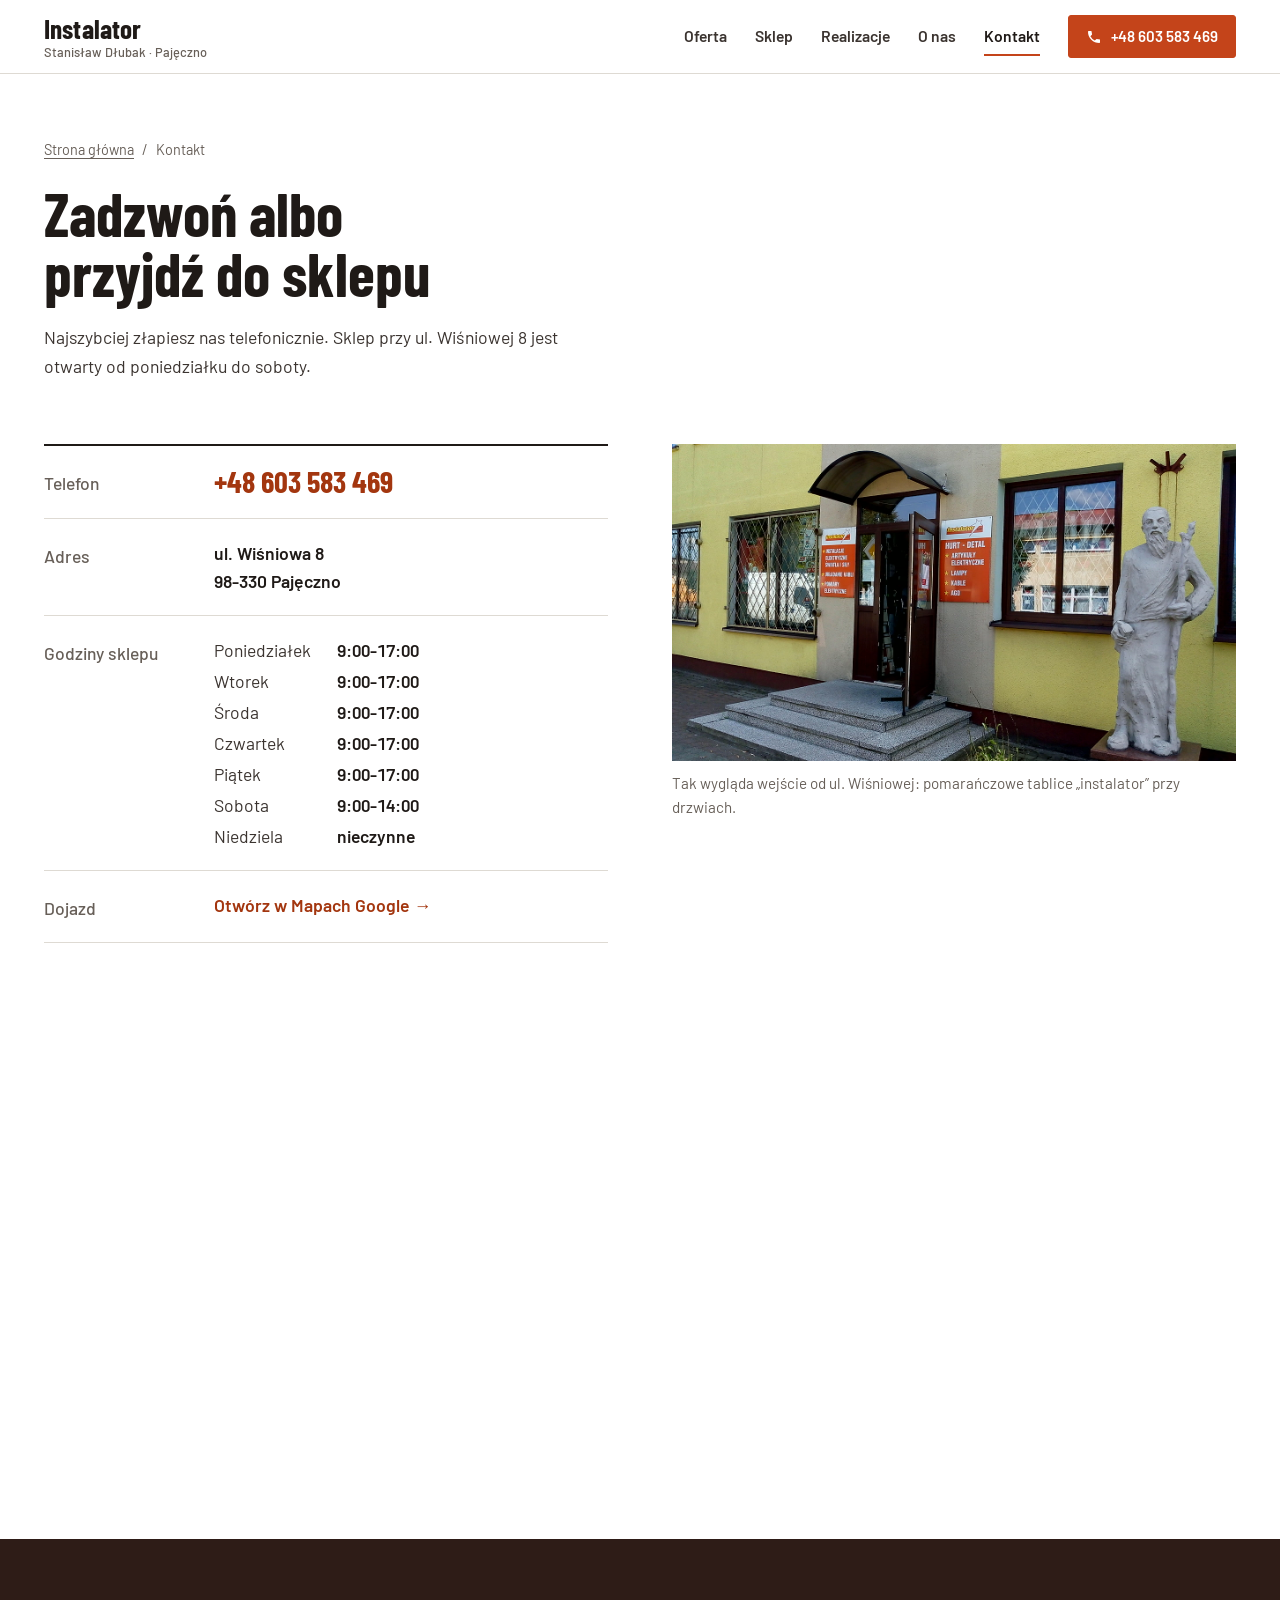
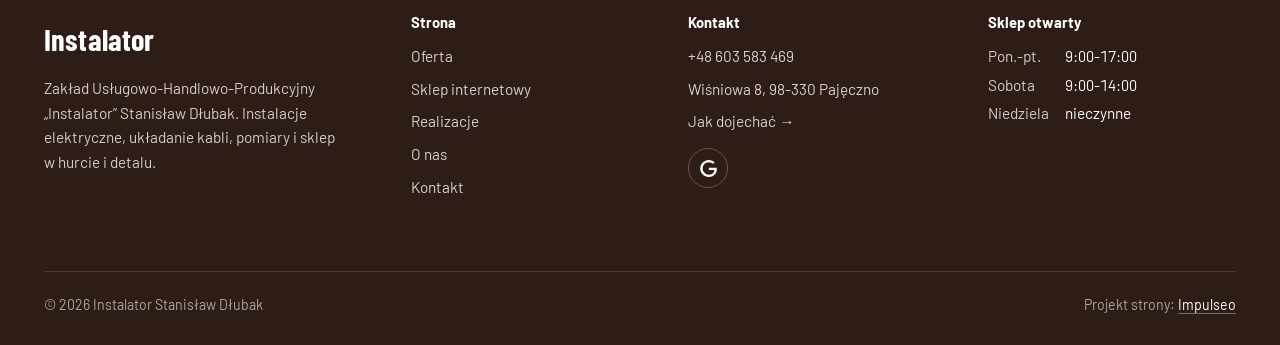
==== commit 56bc6df4: "[claude-edit][cmt:fcdcab71-d941-4182-9553-c11b5cf92caa] Projekt bez znamion AI: szyld i prawdziwe we" ====
--- a/kontakt.html
+++ b/kontakt.html
@@ -7,7 +7,7 @@
 <meta name="description" content="Telefon +48 603 583 469. Adres: Wiśniowa 8, 98-330 Pajęczno. Sklep otwarty pon.-pt. 9:00-17:00, sob. 9:00-14:00.">
 <link rel="canonical" href="https://impulseo-pl.github.io/instalator-stanislaw-dlubak/kontakt.html">
 <meta name="robots" content="noindex, nofollow">
-<meta name="theme-color" content="#c93d14">
+<meta name="theme-color" content="#c4441a">
 <meta property="og:type" content="website">
 <meta property="og:locale" content="pl_PL">
 <meta property="og:site_name" content="Instalator Stanisław Dłubak">
@@ -20,18 +20,18 @@
 <meta name="twitter:card" content="summary_large_image">
 <link rel="preconnect" href="https://fonts.googleapis.com">
 <link rel="preconnect" href="https://fonts.gstatic.com" crossorigin>
-<link href="https://fonts.googleapis.com/css2?family=Archivo:wdth,wght@62..125,100..900&family=IBM+Plex+Mono:wght@500&display=swap" rel="stylesheet">
-<link rel="stylesheet" href="assets/styles.css?v=20261001b">
+<link href="https://fonts.googleapis.com/css2?family=Barlow+Condensed:wght@600;700&family=Barlow:ital,wght@0,400;0,500;0,600;0,700;1,400&display=swap" rel="stylesheet">
+<link rel="stylesheet" href="assets/styles.css?v=20261001c">
 <script>document.documentElement.classList.add('js');setTimeout(function(){if(!window.__nbOk)document.documentElement.classList.remove('js')},3500);</script>
 </head>
 <body>
 
 <header class="nav">
   <div class="wrap nav-inner">
-    <a class="brand" href="index.html" aria-label="Instalator Stanisław Dłubak - strona główna"><span class="brand-name">Instalator<i aria-hidden="true"></i></span><span class="brand-sub">Stanisław Dłubak · Pajęczno</span></a>
+    <a class="brand" href="index.html" aria-label="Instalator Stanisław Dłubak - strona główna"><span class="brand-name">Instalator</span><span class="brand-sub">Stanisław Dłubak · Pajęczno</span></a>
     <nav class="nav-links" aria-label="Menu główne">
       <a href="oferta.html">Oferta</a>
-      <a href="sklep.html" class="nl-new">Sklep</a>
+      <a href="sklep.html">Sklep</a>
       <a href="realizacje.html">Realizacje</a>
       <a href="o-nas.html">O&nbsp;nas</a>
       <a href="kontakt.html" aria-current="page">Kontakt</a>
@@ -43,34 +43,29 @@
 
 <main>
 <section class="pagehead">
-  <img src="img/g14.jpg" alt="Przekaźniki i przewody w szafie sterowniczej" width="1880" height="1251" fetchpriority="high" decoding="async">
-  <div class="ph-txt wrap">
-    <span class="eyebrow">Kontakt</span>
-    <h1>Zadzwoń albo wpadnij do sklepu</h1>
-    <p>Najszybciej złapiesz nas telefonicznie. Sklep przy Wiśniowej&nbsp;8 jest otwarty od poniedziałku do soboty.</p>
+  <div class="wrap">
+    <nav class="okruszki" aria-label="Jesteś tutaj"><a href="index.html">Strona główna</a><span aria-hidden="true">/</span><span>Kontakt</span></nav>
+    <h1>Zadzwoń albo przyjdź do sklepu</h1>
+    <p>Najszybciej złapiesz nas telefonicznie. Sklep przy ul. Wiśniowej&nbsp;8 jest otwarty od poniedziałku do soboty.</p>
   </div>
 </section>
-<section>
+<section class="kontakt-sek">
   <div class="wrap kontakt-grid">
     <div class="reveal">
-      <span class="eyebrow">Dane kontaktowe</span>
       <div class="info-list">
-        <div class="info-row"><div class="lbl">Telefon</div><a class="val" href="tel:+48603583469">+48&nbsp;603&nbsp;583&nbsp;469</a></div>
-        <div class="info-row"><div class="lbl">Adres</div><div class="val">Wiśniowa&nbsp;8, 98-330 Pajęczno</div></div>
+        <div class="info-row"><div class="lbl">Telefon</div><a class="val val-tel" href="tel:+48603583469">+48&nbsp;603&nbsp;583&nbsp;469</a></div>
+        <div class="info-row"><div class="lbl">Adres</div><div class="val">ul. Wiśniowa&nbsp;8<br>98-330 Pajęczno</div></div>
         <div class="info-row"><div class="lbl">Godziny sklepu</div><dl class="godz"><dt data-dzien="1">Poniedziałek</dt><dd data-dzien="1">9:00-17:00</dd><dt data-dzien="2">Wtorek</dt><dd data-dzien="2">9:00-17:00</dd><dt data-dzien="3">Środa</dt><dd data-dzien="3">9:00-17:00</dd><dt data-dzien="4">Czwartek</dt><dd data-dzien="4">9:00-17:00</dd><dt data-dzien="5">Piątek</dt><dd data-dzien="5">9:00-17:00</dd><dt data-dzien="6">Sobota</dt><dd data-dzien="6">9:00-14:00</dd><dt data-dzien="0">Niedziela</dt><dd data-dzien="0">nieczynne</dd></dl></div>
         <div class="info-row"><div class="lbl">Dojazd</div><a class="val" href="https://maps.google.com/?cid=6243514993665924678" target="_blank" rel="noopener">Otwórz w&nbsp;Mapach Google →</a></div>
       </div>
     </div>
-    <div class="tel-box on-dark reveal">
-      <span class="eyebrow">Najszybciej</span>
-      <h2>Opisz, co trzeba zrobić</h2>
-      <p>Zadzwoń i&nbsp;powiedz, co się dzieje albo co planujesz. Od razu powiemy, czy to pilne i&nbsp;kiedy możemy przyjechać.</p>
-      <a class="tb-num" href="tel:+48603583469">+48&nbsp;603&nbsp;583&nbsp;469</a>
-      <a href="tel:+48603583469" class="btn btn-light"><svg width="16" height="16" viewBox="0 0 24 24" fill="none" aria-hidden="true"><path d="M6.6 10.8a15.5 15.5 0 0 0 6.6 6.6l2.2-2.2a1 1 0 0 1 1-.24 11.4 11.4 0 0 0 3.6.58 1 1 0 0 1 1 1V20a1 1 0 0 1-1 1A17 17 0 0 1 3 4a1 1 0 0 1 1-1h3.5a1 1 0 0 1 1 1c0 1.25.2 2.46.58 3.6a1 1 0 0 1-.25 1l-2.23 2.2Z" fill="currentColor"/></svg> Zadzwoń teraz</a>
-    </div>
+    <figure class="kt-foto reveal">
+      <img src="img/about.jpg" alt="Wejście do zakładu i sklepu Instalator od ul. Wiśniowej" width="1280" height="720" fetchpriority="high" decoding="async">
+      <figcaption>Tak wygląda wejście od ul. Wiśniowej: pomarańczowe tablice „instalator” przy drzwiach.</figcaption>
+    </figure>
   </div>
 </section>
-<section style="padding-top:0">
+<section class="mapa-sek">
   <div class="wrap reveal">
     <iframe class="map" title="Instalator Stanisław Dłubak - Wiśniowa 8, Pajęczno" src="https://maps.google.com/maps?q=51.1472084%2C18.9978158&amp;z=15&amp;output=embed" loading="lazy" referrerpolicy="no-referrer-when-downgrade"></iframe>
   </div>
@@ -81,9 +76,8 @@
   <div class="wrap">
     <div class="foot-grid">
       <div class="foot-brand">
-        <div class="brand-name">Instalator<i aria-hidden="true"></i></div>
-        <div class="fb-sub">Stanisław Dłubak · od 1985 roku</div>
-        <p>Zakład Usługowo-Handlowo-Produkcyjny „Instalator” w&nbsp;Pajęcznie. Instalacje elektryczne, układanie kabli, pomiary i&nbsp;sklep w&nbsp;hurcie i&nbsp;detalu.</p>
+        <div class="brand-name">Instalator</div>
+        <p>Zakład Usługowo-Handlowo-Produkcyjny „Instalator” Stanisław Dłubak. Instalacje elektryczne, układanie kabli, pomiary i&nbsp;sklep w&nbsp;hurcie i&nbsp;detalu.</p>
       </div>
       <div class="foot-col">
         <h4>Strona</h4>
@@ -116,6 +110,6 @@
 <div class="sticky-call"><a class="sc-call" href="tel:+48603583469"><svg width="16" height="16" viewBox="0 0 24 24" fill="none" aria-hidden="true"><path d="M6.6 10.8a15.5 15.5 0 0 0 6.6 6.6l2.2-2.2a1 1 0 0 1 1-.24 11.4 11.4 0 0 0 3.6.58 1 1 0 0 1 1 1V20a1 1 0 0 1-1 1A17 17 0 0 1 3 4a1 1 0 0 1 1-1h3.5a1 1 0 0 1 1 1c0 1.25.2 2.46.58 3.6a1 1 0 0 1-.25 1l-2.23 2.2Z" fill="currentColor"/></svg> Zadzwoń</a><a class="sc-quote" href="kontakt.html">Dojazd</a></div>
 <div class="demo-wazne" data-do="2026-10-07" data-cykl="3" hidden><svg class="dw-ico" width="13" height="13" viewBox="0 0 24 24" fill="none" aria-hidden="true"><circle cx="12" cy="12" r="8.6" stroke="currentColor" stroke-width="1.8"/><path d="M12 7.2V12l3.3 2" stroke="currentColor" stroke-width="1.8" stroke-linecap="round"/></svg><span class="dw-txt"></span></div>
 
-<script src="assets/main.js?v=20261001b"></script>
+<script src="assets/main.js?v=20261001c"></script>
 </body>
 </html>
--- a/assets/styles.css
+++ b/assets/styles.css
@@ -1,119 +1,92 @@
 /* =====================================================================
-   Instalator Stanisław Dłubak, Pajęczno - projekt graficzny v2 (01.10.2026)
-   Kolory wzięte z prawdziwego szyldu sklepu przy Wiśniowej 8:
-   pomarańczowo-czerwona tablica, żółte gwiazdki, białe pole z nazwą.
-   Element-sygnatura: „tablica” - kopia układu szyldu (gwiazdki przy pozycjach).
+   Instalator Stanisław Dłubak, Pajęczno - projekt „szyld” (01.10.2026)
+   Wszystko z prawdziwego budynku przy Wiśniowej 8: pomarańczowe tablice
+   z żółtymi gwiazdkami, żółta elewacja, ciemnobrązowe ramy okien.
+   Element-sygnatura: dwie tablice z szyldu (sekcja .szyld-sek). Reszta cicha:
+   biel, szarość granitowych schodów, tekst w kolorze ram okiennych.
    ===================================================================== */
 
 :root{
-  --ink:#15181c;
-  --ink-2:#2b3036;
-  --muted:#565e67;
-  --line:#d8dce0;
-  --line-2:#e6e9ec;
-  --line-strong:#aeb6be;
-  --paper:#f4f5f6;
-  --paper-2:#eaecef;
-  --white:#ffffff;
-  --night:#111316;
-  --night-2:#1b1e23;
-  --night-line:rgba(255,255,255,.12);
-  --accent:#c93d14;
-  --accent-d:#a93210;
-  --accent-l:#ff8a5c;
-  --accent-soft:#fbe7de;
-  --star:#f7c325;
-  --ok:#2f9e5b;
-
-  --f-display:"Archivo", "Helvetica Neue", Arial, sans-serif;
-  --f-body:"Archivo", "Helvetica Neue", Arial, sans-serif;
-  --f-mono:"IBM Plex Mono", ui-monospace, Menlo, monospace;
-
-  --ease:cubic-bezier(.16,.84,.44,1);
-  --img-zoom:1.05;
-  --img-dur:1.4s;
-  --klocek:.5s;
-  --r:6px;
-  --r-lg:10px;
-  --nav-h:76px;
-  --wrap:1240px;
-  --pad:clamp(20px, 4vw, 48px);
-  --sec:clamp(72px, 9vw, 132px);
+  --ink:#1f1a17;
+  --ink-2:#3b3430;
+  --muted:#675f58;
+  --line:#dedad3;
+  --line-2:#ebe8e2;
+  --paper:#ffffff;
+  --paper-2:#f1f0ec;
+  --sign:#c4441a;
+  --sign-d:#a3360f;
+  --star:#f4bf17;
+  --facade:#e9e08a;
+  --frame:#2e1c17;
+  --frame-line:rgba(255,255,255,.14);
+  --ok:#2c8a4f;
+
+  --f-display:"Barlow Condensed", "Arial Narrow", Arial, sans-serif;
+  --f-body:"Barlow", "Helvetica Neue", Arial, sans-serif;
+
+  --ease:cubic-bezier(.2,.7,.3,1);
+  --t:.28s;
+  --r-btn:3px;
+  --r-plate:6px;
+  --nav-h:74px;
+  --wrap:1220px;
+  --pad:clamp(20px, 4vw, 44px);
+  --sec:clamp(72px, 8.5vw, 120px);
 }
 
 *,*::before,*::after{box-sizing:border-box}
 html{-webkit-text-size-adjust:100%;scroll-behavior:smooth;overflow-x:clip}
-body{margin:0;background:var(--paper);color:var(--ink);font-family:var(--f-body);font-size:17px;line-height:1.62;
-  font-stretch:100%;-webkit-font-smoothing:antialiased;text-rendering:optimizeLegibility}
+body{margin:0;background:var(--paper);color:var(--ink);font-family:var(--f-body);font-size:17.5px;line-height:1.6;
+  -webkit-font-smoothing:antialiased;text-rendering:optimizeLegibility}
 img{max-width:100%;display:block}
 a{color:inherit;text-decoration:none}
-h1,h2,h3,h4{font-family:var(--f-display);margin:0;color:var(--ink);font-weight:800;line-height:1.05;letter-spacing:-.015em}
-h1,h2{font-stretch:116%}
-h3{font-stretch:108%;font-weight:700;line-height:1.2;font-size:1.22rem}
+h1,h2,h3,h4{font-family:var(--f-display);margin:0;color:var(--ink);font-weight:700;line-height:1.02;letter-spacing:0}
+h1,h2,h3{text-wrap:balance}
+.nw{white-space:nowrap}
+h2{font-size:clamp(2.1rem, 2.4vw + 1rem, 3.2rem)}
+h3{font-size:1.45rem;font-weight:600;line-height:1.15}
 p{margin:0 0 1em}
 ::selection{background:var(--star);color:var(--ink)}
-:focus-visible{outline:2px solid var(--accent);outline-offset:3px}
+:focus-visible{outline:2px solid var(--sign);outline-offset:3px}
 
 .wrap{width:min(100% - 2 * var(--pad), var(--wrap));margin-inline:auto}
 section{padding-block:var(--sec)}
-
-/* --- etykieta sekcji: mono + gwiazdka z szyldu --- */
-.eyebrow{display:inline-flex;align-items:center;gap:.6em;font-family:var(--f-mono);font-size:.78rem;font-weight:500;
-  letter-spacing:.06em;color:var(--accent-d);margin-bottom:1.1rem}
-.eyebrow::before,.gw::before{content:"";width:.95em;height:.95em;flex:none;background:var(--star);
-  clip-path:polygon(50% 0,61% 35%,98% 35%,68% 57%,79% 91%,50% 70%,21% 91%,32% 57%,2% 35%,39% 35%)}
-.on-dark .eyebrow{color:var(--accent-l)}
-.head{max-width:760px;margin-bottom:clamp(36px, 5vw, 64px)}
-.head h2{font-size:clamp(2.1rem, 3.6vw + .6rem, 3.6rem)}
-.head p{color:var(--muted);font-size:1.08rem;margin:1.1rem 0 0;max-width:58ch}
-.head.center{margin-inline:auto;text-align:center}
-.head.center p{margin-inline:auto}
-.head-row{display:flex;justify-content:space-between;align-items:flex-end;gap:32px;flex-wrap:wrap;margin-bottom:clamp(36px, 5vw, 64px)}
-.head-row .head{margin-bottom:0}
-.muted{color:var(--muted)}
-
-/* =====================================================================
-   PRZYCISKI I KLOCKI - jedna reakcja na kursor (stoi w miejscu, podświetla się)
-   ===================================================================== */
-.btn{display:inline-flex;align-items:center;justify-content:center;gap:.6em;font-family:var(--f-display);font-weight:700;
-  font-size:.98rem;letter-spacing:.005em;line-height:1;padding:1.05em 1.5em;border-radius:var(--r);border:1.5px solid transparent;
+.arr{display:inline-block}
+
+/* zwykły link tekstowy z podkreśleniem */
+.hs-link{display:inline-flex;align-items:center;gap:.45em;font-weight:600;color:var(--sign-d);
+  text-decoration:underline;text-decoration-thickness:1.5px;text-underline-offset:.28em}
+.hs-link:hover{color:var(--ink)}
+
+/* =====================================================================
+   PRZYCISKI I KLOCKI - jedna reakcja na kursor: ciemnieją, tekst żółty jak gwiazdka z szyldu
+   ===================================================================== */
+.btn{display:inline-flex;align-items:center;justify-content:center;gap:.6em;font-family:var(--f-body);font-weight:600;
+  font-size:1rem;line-height:1;padding:1em 1.4em;border-radius:var(--r-btn);border:1.5px solid transparent;
   cursor:pointer;white-space:nowrap;
-  transition:background-color var(--klocek) var(--ease), border-color var(--klocek) var(--ease), color var(--klocek) var(--ease), box-shadow var(--klocek) var(--ease)}
-.btn .arr{display:inline-block}
+  transition:background-color var(--t) var(--ease), border-color var(--t) var(--ease), color var(--t) var(--ease)}
 .btn svg{flex:none}
-.btn-accent{background:var(--accent);border-color:var(--accent);color:#fff}
-.btn-ghost{background:transparent;border-color:var(--line-strong);color:var(--ink)}
-.btn-light{background:#fff;border-color:#fff;color:var(--ink)}
-.btn-line-dark{background:transparent;border-color:rgba(255,255,255,.34);color:#fff}
+.btn-accent{background:var(--sign);border-color:var(--sign);color:#fff}
+.btn-ghost{background:transparent;border-color:#b9b2a9;color:var(--ink)}
 @media (hover:hover){
-  .btn-accent:hover,.btn-ghost:hover{background:var(--ink);border-color:var(--ink);color:var(--star);box-shadow:0 0 0 4px rgba(201,61,20,.18)}
-  .btn-light:hover,.btn-line-dark:hover{background:var(--accent);border-color:var(--accent);color:#fff;box-shadow:0 0 0 4px rgba(255,255,255,.14)}
+  .btn-accent:hover,.btn-ghost:hover{background:var(--ink);border-color:var(--ink);color:var(--star)}
 }
 
 /* =====================================================================
    NAWIGACJA
    ===================================================================== */
-.nav{position:sticky;top:0;z-index:80;height:var(--nav-h);background:rgba(244,245,246,.92);
-  backdrop-filter:saturate(150%) blur(10px);-webkit-backdrop-filter:saturate(150%) blur(10px);
-  border-bottom:1px solid transparent;transition:border-color .3s ease, background-color .3s ease}
-.nav.is-stuck{border-bottom-color:var(--line);background:rgba(244,245,246,.97)}
+.nav{position:sticky;top:0;z-index:80;height:var(--nav-h);background:#fff;border-bottom:1px solid var(--line)}
 .nav-inner{height:100%;display:flex;align-items:center;justify-content:space-between;gap:24px}
-.brand{display:flex;flex-direction:column;line-height:1;gap:5px}
-.brand-name{font-family:var(--f-display);font-stretch:122%;font-weight:800;font-size:1.42rem;letter-spacing:-.02em;color:var(--ink);
-  display:flex;align-items:center;gap:.45em}
-.brand-name i{display:block;width:.62em;height:.62em;background:var(--accent);
-  clip-path:polygon(50% 0,61% 35%,98% 35%,68% 57%,79% 91%,50% 70%,21% 91%,32% 57%,2% 35%,39% 35%)}
-.brand-sub{font-family:var(--f-mono);font-size:.7rem;letter-spacing:.05em;color:var(--muted)}
-.nav-links{display:flex;align-items:center;gap:clamp(18px, 2.2vw, 34px)}
-.nav-links > a:not(.btn){position:relative;font-weight:600;font-size:.95rem;color:var(--ink-2);padding:6px 0}
-.nav-links > a:not(.btn)::after{content:"";position:absolute;left:0;right:0;bottom:0;height:2px;background:var(--accent);
-  transform:scaleX(0);transform-origin:left;transition:transform .45s var(--ease)}
-.nav-links > a:not(.btn):hover::after,.nav-links > a[aria-current="page"]::after{transform:scaleX(1)}
-.nav-links > a[aria-current="page"]{color:var(--ink)}
-.nav-links .nl-new{display:inline-flex;align-items:center;gap:.45em}
-.nav-links .nl-new::before{content:"";width:7px;height:7px;border-radius:50%;background:var(--accent);box-shadow:0 0 0 3px var(--accent-soft)}
-.nav-links .btn{padding:.85em 1.15em;font-size:.92rem}
-.nav-toggle{display:none;width:46px;height:46px;border:1.5px solid var(--line-strong);border-radius:var(--r);background:transparent;
+.brand{display:flex;flex-direction:column;line-height:1;gap:4px}
+.brand-name{font-family:var(--f-display);font-weight:700;font-size:1.7rem;color:var(--ink);letter-spacing:.005em}
+.brand-sub{font-size:.8rem;font-weight:500;color:var(--muted)}
+.nav-links{display:flex;align-items:center;gap:clamp(16px, 2.2vw, 32px)}
+.nav-links > a:not(.btn){font-weight:600;font-size:.98rem;color:var(--ink-2);padding:6px 0;border-bottom:2px solid transparent}
+.nav-links > a:not(.btn):hover{color:var(--ink)}
+.nav-links > a[aria-current="page"]{color:var(--ink);border-bottom-color:var(--sign)}
+.nav-links .btn{padding:.8em 1.1em;font-size:.95rem}
+.nav-toggle{display:none;width:46px;height:46px;border:1.5px solid var(--line);border-radius:var(--r-btn);background:transparent;
   flex-direction:column;align-items:center;justify-content:center;gap:5px;cursor:pointer}
 .nav-toggle span{display:block;width:20px;height:2px;background:var(--ink);transition:transform .3s ease, opacity .3s ease}
 .nav.open .nav-toggle span:nth-child(1){transform:translateY(7px) rotate(45deg)}
@@ -123,289 +96,262 @@
 @media (max-width:980px){
   :root{--nav-h:66px}
   .nav-toggle{display:flex}
-  .nav-links{position:fixed;left:0;right:0;top:var(--nav-h);bottom:0;background:var(--paper);flex-direction:column;align-items:stretch;
-    gap:0;padding:12px var(--pad) 32px;transform:translateY(-8px);opacity:0;visibility:hidden;
-    transition:opacity .3s ease, transform .3s ease, visibility 0s linear .3s;overflow-y:auto}
-  .nav.open .nav-links{opacity:1;transform:none;visibility:visible;transition:opacity .3s ease, transform .3s ease}
-  .nav-links > a:not(.btn){font-family:var(--f-display);font-stretch:112%;font-size:1.5rem;font-weight:700;padding:16px 0;border-bottom:1px solid var(--line)}
-  .nav-links > a:not(.btn)::after{display:none}
+  .nav-links{position:fixed;left:0;right:0;top:var(--nav-h);bottom:0;background:#fff;flex-direction:column;align-items:stretch;
+    gap:0;padding:8px var(--pad) 32px;opacity:0;visibility:hidden;transition:opacity .25s ease, visibility 0s linear .25s;overflow-y:auto}
+  .nav.open .nav-links{opacity:1;visibility:visible;transition:opacity .25s ease}
+  .nav-links > a:not(.btn){font-family:var(--f-display);font-size:1.6rem;font-weight:600;padding:14px 0;border-bottom:1px solid var(--line)}
+  .nav-links > a[aria-current="page"]{border-bottom-color:var(--line);color:var(--sign-d)}
   .nav-links .btn{margin-top:24px;padding:1.1em 1.2em;font-size:1rem}
-  .brand-name{font-size:1.22rem}
-}
-
-/* =====================================================================
-   HERO - podział: tekst na papierze, zdjęcie do krawędzi
-   ===================================================================== */
-.hero-split{padding:0;position:relative;display:grid;grid-template-columns:minmax(0, 1fr) minmax(0, 1.05fr);
-  min-height:min(calc(100vh - var(--nav-h)), 880px);min-height:min(calc(100svh - var(--nav-h)), 880px)}
-.hero-split .hs-txt.wrap{width:auto;margin:0}
-.hs-txt{grid-column:1;grid-row:1;display:flex;flex-direction:column;justify-content:center;
-  padding:clamp(36px, 6vh, 80px) clamp(28px, 5vw, 72px) clamp(36px, 6vh, 80px) max(var(--pad), calc((100vw - var(--wrap)) / 2))}
-.hs-kicker{font-family:var(--f-mono);font-size:.8rem;letter-spacing:.05em;color:var(--accent-d);display:flex;align-items:center;gap:.7em;margin-bottom:clamp(16px, 2.6vh, 28px)}
-.hs-kicker::before{content:"";width:34px;height:2px;background:var(--accent)}
-.hero-split h1{font-size:clamp(2.5rem, 4.4vw + .4rem, 5.1rem);font-size:min(clamp(2.5rem, 4.4vw + .4rem, 5.1rem), 9.4svh);line-height:.98;letter-spacing:-.025em;font-stretch:118%}
-.hero-split h1 em{font-style:normal;color:var(--accent-d)}
-.hs-lead{font-size:clamp(1.02rem, .5vw + .9rem, 1.2rem);color:var(--ink-2);max-width:46ch;margin:clamp(18px, 3vh, 30px) 0 clamp(22px, 3.6vh, 36px)}
-.hs-actions{display:flex;flex-wrap:wrap;gap:12px}
-.hs-trust{display:flex;flex-wrap:wrap;align-items:center;gap:10px 22px;margin-top:clamp(22px, 3.6vh, 38px);padding-top:clamp(16px, 2.4vh, 24px);
-  border-top:1px solid var(--line);font-size:.92rem;color:var(--muted)}
-.hs-trust b{color:var(--ink);font-weight:700}
-.hs-trust .g-mini{display:inline-flex;align-items:center;gap:.5em}
-.hs-trust .stars{color:#e8a800;display:inline-flex;gap:1px}
-.hs-fig{position:relative;margin:0;overflow:hidden;background:var(--night);grid-column:2;grid-row:1}
-.hs-fig > img{width:100%;height:100%;object-fit:cover;object-position:34% 50%}
-.hs-fig::after{content:"";position:absolute;inset:0;background:linear-gradient(180deg, rgba(17,19,22,0) 55%, rgba(17,19,22,.42) 100%);pointer-events:none}
-
-/* karta „sklep teraz” na zdjęciu */
-.status-card{position:absolute;right:clamp(16px, 2.4vw, 32px);bottom:clamp(16px, 2.4vw, 32px);z-index:2;background:#fff;color:var(--ink);
-  border-radius:var(--r-lg);padding:16px 20px 16px 18px;display:grid;gap:4px;min-width:250px;
-  box-shadow:0 18px 40px -18px rgba(0,0,0,.55)}
-.status-card .sc-lab{font-family:var(--f-mono);font-size:.7rem;letter-spacing:.05em;color:var(--muted)}
-.status-card .sc-stan{display:flex;align-items:center;gap:.55em;font-weight:700;font-size:1rem}
-.status-card .sc-stan::before{content:"";width:9px;height:9px;border-radius:50%;background:var(--line-strong);flex:none}
-.status-card.is-open .sc-stan::before{background:var(--ok);box-shadow:0 0 0 4px rgba(47,158,91,.18)}
-.status-card .sc-h{font-size:.84rem;color:var(--muted)}
-
-@media (max-width:980px){
-  .hero-split{grid-template-columns:1fr;min-height:0}
-  .hs-fig{grid-column:1;grid-row:1;aspect-ratio:16 / 9}
-  .hs-txt{grid-column:1;grid-row:2;padding:26px var(--pad) 48px}
-  .hs-lead{margin:16px 0 22px}
-  .hero-split h1{font-size:clamp(2.3rem, 8.4vw, 3.6rem)}
-  .status-card{min-width:0;padding:12px 15px}
+  .brand-name{font-size:1.5rem}
+}
+
+/* =====================================================================
+   HERO - tytuł nad zdjęciami, obok prawdziwe wejście do sklepu
+   ===================================================================== */
+.hero-szyld{padding:clamp(36px, 4.4vw, 58px) 0 0}
+.hs-top{display:grid;grid-template-columns:minmax(0, 1.25fr) minmax(0, 1fr);gap:clamp(28px, 5vw, 72px);align-items:end}
+.hs-adres{font-weight:600;font-size:.98rem;color:var(--muted);margin:0 0 18px}
+.hero-szyld h1{font-size:clamp(2.7rem, 4.8vw + .5rem, 5.2rem);line-height:.96;font-weight:700}
+.hs-lead{font-size:clamp(1.04rem, .4vw + .95rem, 1.18rem);color:var(--ink-2);margin:0 0 26px;max-width:44ch}
+.hs-actions{display:flex;flex-wrap:wrap;align-items:center;gap:14px 26px}
+.hs-zdjecia{display:grid;grid-template-columns:minmax(0, 2.15fr) minmax(0, 1fr);gap:clamp(10px, 1.2vw, 16px);margin-top:clamp(30px, 3vw, 42px)}
+.hs-fig,.hs-sklep{margin:0;position:relative;overflow:hidden;background:var(--paper-2);height:clamp(240px, 29vw, 420px)}
+.hs-fig img,.hs-sklep img{width:100%;height:100%;object-fit:cover}
+.hs-fig img{object-position:30% 50%}
+.hs-sklep img{object-position:44% 50%}
+.hs-sklep figcaption{position:absolute;left:0;right:0;bottom:0;padding:44px 18px 16px;color:#fff;display:grid;gap:2px;
+  background:linear-gradient(180deg, rgba(31,26,23,0), rgba(31,26,23,.82) 62%)}
+.hs-sklep .sc-stan{display:flex;align-items:center;gap:.55em;font-weight:700;font-size:1rem}
+.hs-sklep .sc-h{font-size:.86rem;color:rgba(255,255,255,.86)}
+[data-sklep-stan].is-open .sc-stan::before{content:"";width:9px;height:9px;border-radius:50%;background:#4fd27f;flex:none}
+
+@media (max-width:900px){
+  .hs-top{grid-template-columns:1fr;align-items:start;gap:18px}
+  .hero-szyld h1{max-width:15ch}
+  .hs-zdjecia{grid-template-columns:1fr 1fr;margin-top:30px}
+  .hs-fig{grid-column:1 / 3;height:auto;aspect-ratio:16 / 9}
+  .hs-sklep{grid-column:1 / 3;height:auto;aspect-ratio:16 / 9}
 }
 @media (max-width:520px){
   .hs-actions .btn{width:100%}
-  .status-card{right:12px;bottom:12px;padding:10px 13px;gap:2px}
-  .status-card .sc-h{display:none}
-  .status-card .sc-stan{font-size:.9rem}
-}
-
-/* =====================================================================
-   PASEK HASEŁ - obok siebie, wyśrodkowane, pionowa kreska akcentu
-   ===================================================================== */
-.hasla{padding:0;background:#fff;border-block:1px solid var(--line)}
-.hasla ul.wrap{list-style:none;margin:0 auto;padding:0;width:min(96%, 1440px);display:grid;grid-template-columns:repeat(5, minmax(0, 1fr))}
-.hasla li{display:flex;flex-direction:column;align-items:center;justify-content:center;text-align:center;gap:4px;padding:26px 14px;position:relative}
-.hasla li + li::before{content:"";position:absolute;left:0;top:26%;bottom:26%;width:2px;background:var(--accent)}
-.hasla .k{font-family:var(--f-display);font-stretch:110%;font-weight:700;font-size:1.04rem;color:var(--ink);line-height:1.2}
-.hasla .v{font-size:.86rem;color:var(--muted);line-height:1.35}
-@media (max-width:860px){
-  .hasla ul.wrap{display:flex;overflow-x:auto;scroll-snap-type:x mandatory;width:100%;scrollbar-width:none;padding-inline:var(--pad);scroll-padding-inline:var(--pad)}
-  .hasla ul.wrap::-webkit-scrollbar{display:none}
-  .hasla li{flex:0 0 46%;scroll-snap-align:start;padding:20px 12px}
-}
-
-/* =====================================================================
-   USŁUGI - kafle ze zdjęciem
-   ===================================================================== */
-.uslugi{background:var(--paper)}
-.usl-grid{display:grid;grid-template-columns:repeat(3, minmax(0, 1fr));gap:clamp(12px, 1.6vw, 22px)}
-.usl-tile{position:relative;display:block;border-radius:var(--r-lg);overflow:hidden;aspect-ratio:4 / 4.6;background:var(--night);color:#fff;isolation:isolate}
-.usl-tile img{position:absolute;inset:0;width:100%;height:100%;object-fit:cover;
-  transition:transform var(--img-dur) var(--ease), filter var(--img-dur) var(--ease);filter:brightness(.92)}
-.usl-tile::after{content:"";position:absolute;inset:0;z-index:1;
-  background:linear-gradient(180deg, rgba(17,19,22,0) 34%, rgba(17,19,22,.55) 62%, rgba(17,19,22,.9) 100%)}
-.usl-body{position:absolute;left:0;right:0;bottom:0;z-index:2;padding:clamp(18px, 2vw, 28px)}
-.usl-body h3{color:#fff;font-size:clamp(1.18rem, .6vw + 1rem, 1.45rem);margin-bottom:.45em}
-.usl-body p{margin:0;color:rgba(255,255,255,.84);font-size:.94rem;line-height:1.45;max-width:30ch}
-.usl-more{display:inline-flex;align-items:center;gap:.5em;margin-top:14px;font-family:var(--f-mono);font-size:.74rem;letter-spacing:.05em;color:var(--star)}
-@media (hover:hover){
-  .usl-tile:hover img{transform:scale(var(--img-zoom));filter:brightness(1.04)}
-}
-@media (max-width:900px){.usl-grid{grid-template-columns:repeat(2, minmax(0, 1fr))}}
-@media (max-width:560px){.usl-grid{grid-template-columns:1fr}.usl-tile{aspect-ratio:4 / 3.6}}
-
-/* =====================================================================
-   PROCES - ciemna sekcja z licznikiem kroków
-   ===================================================================== */
-.proces{background:var(--night);color:#fff}
-.proces h2,.proces h3{color:#fff}
-.proc-grid{display:grid;grid-template-columns:minmax(0, .9fr) minmax(0, 1.1fr);gap:clamp(36px, 6vw, 96px);align-items:start}
-.proc-side{position:sticky;top:calc(var(--nav-h) + 40px)}
-.proc-side .head{margin-bottom:36px}
-.proc-side .head p{color:rgba(255,255,255,.7)}
-.proc-count{font-family:var(--f-display);font-stretch:125%;font-weight:800;line-height:1;display:flex;align-items:baseline;gap:.3em}
-.proc-count .pc-cur{font-size:clamp(3.4rem, 6vw, 5.4rem);color:#fff}
-.proc-count .pc-all{font-size:1.3rem;color:rgba(255,255,255,.45)}
-.proc-bar{height:3px;background:var(--night-line);margin:22px 0 14px;max-width:340px;position:relative;overflow:hidden}
-.proc-bar i{position:absolute;left:0;top:0;bottom:0;width:25%;background:var(--accent-l);transition:width .6s var(--ease)}
-.proc-now{font-family:var(--f-mono);font-size:.82rem;letter-spacing:.05em;color:var(--star);margin:0}
-.proces-line{list-style:none;margin:0;padding:0;display:grid;gap:0}
-.proces-line li{padding:34px 0 34px 74px;border-top:1px solid var(--night-line);position:relative;opacity:.5;transition:opacity .5s var(--ease)}
-.proces-line li:last-child{border-bottom:1px solid var(--night-line)}
-.proces-line li.is-on,.proces-line li.os-seen{opacity:1}
-.proces-line .pno{position:absolute;left:0;top:34px;font-family:var(--f-mono);font-size:.84rem;line-height:1;color:var(--accent-l);
-  width:50px;height:50px;padding:8px 12px;border:1.5px solid rgba(255,138,92,.5);border-radius:50%;display:grid;place-items:center;margin-top:-12px}
-.proces-line li.is-on .pno{background:var(--accent);border-color:var(--accent);color:#fff}
-.proces-line h3{font-size:1.4rem;margin-bottom:.5em}
-.proces-line p{color:rgba(255,255,255,.74);margin:0;max-width:52ch}
-@media (max-width:900px){
-  .proc-grid{grid-template-columns:1fr}
-  .proc-side{position:static}
-  .proc-count,.proc-bar,.proc-now{display:none}
-  .proces-line li{opacity:1;padding-left:64px}
-}
-
-/* =====================================================================
-   SKLEP NA GŁÓWNEJ + TABLICA (sygnatura - jak szyld przy Wiśniowej 8)
-   ===================================================================== */
-.sklep-sek{background:#fff}
-.sklep-grid{display:grid;grid-template-columns:minmax(0, .92fr) minmax(0, 1.08fr);gap:clamp(36px, 5vw, 80px);align-items:center}
-.sklep-copy .head{margin-bottom:28px}
-.sklep-copy > p{color:var(--ink-2);max-width:52ch}
-.tablica{max-width:400px;border-radius:4px;overflow:hidden;box-shadow:0 22px 44px -26px rgba(17,19,22,.55);margin:30px 0 30px}
-.tab-top{background:#fff;border:1px solid var(--line);border-bottom:0;padding:14px 22px;display:flex;justify-content:space-between;align-items:center;gap:12px}
-.tab-top b{font-family:var(--f-display);font-stretch:122%;font-weight:800;font-size:1.14rem;color:var(--accent)}
-.tab-top span{font-family:var(--f-mono);font-size:.7rem;letter-spacing:.04em;color:var(--muted)}
-.tab-body{background:var(--accent);color:#fff;padding:20px 22px 22px}
-.tab-body .tab-ttl{font-family:var(--f-display);font-stretch:118%;font-weight:800;font-size:1.36rem;color:#fff;margin:0 0 10px;letter-spacing:.005em}
-.tab-body ul{list-style:none;margin:0;padding:0;display:grid;gap:6px}
-.tab-body li{display:flex;align-items:center;gap:.7em;font-family:var(--f-display);font-stretch:108%;font-weight:700;font-size:1.06rem}
-.gw{display:inline-flex}
-.tab-body li::before{content:"";width:.95em;height:.95em;flex:none;background:var(--star);
+}
+
+/* =====================================================================
+   SZYLD - dwie tablice jak przy drzwiach (jedyny głośny element strony)
+   ===================================================================== */
+.szyld-sek{background:var(--facade);border-bottom:14px solid var(--frame)}
+.sz-grid{display:grid;grid-template-columns:minmax(0, .85fr) minmax(0, 1.15fr);gap:clamp(32px, 5vw, 80px);align-items:center}
+.sz-copy p{color:var(--ink-2);max-width:40ch;font-size:1.06rem;margin-top:18px}
+.sz-linki{display:flex;gap:26px;font-weight:700}
+.sz-linki a{display:inline-flex;gap:.45em;border-bottom:2px solid var(--ink);padding-bottom:2px}
+.sz-linki a:hover{color:var(--sign-d);border-color:var(--sign-d)}
+.tablice{display:grid;grid-template-columns:minmax(0, .9fr) minmax(0, 1fr);gap:clamp(16px, 2.4vw, 34px);align-items:start}
+.tablica{border-radius:var(--r-plate);overflow:hidden;background:var(--sign);color:#fff;min-height:clamp(250px, 23vw, 318px);
+  box-shadow:0 1px 0 rgba(0,0,0,.08), 0 16px 30px -18px rgba(60,40,0,.55)}
+.tablica:nth-child(2){margin-top:clamp(0px, 4vw, 56px)}
+.tb-top{display:block;background:#fff;color:var(--sign);font-family:var(--f-display);font-weight:700;font-style:italic;
+  font-size:1.45rem;line-height:1;padding:14px 22px 12px}
+.tb-body{padding:22px 22px 30px}
+.tablica ul{list-style:none;margin:0;padding:0;display:grid;gap:14px}
+.tablica li,.tb-ttl{font-family:var(--f-display);font-weight:700;text-transform:uppercase;letter-spacing:.01em;line-height:1.08}
+.tablica li{display:grid;grid-template-columns:1em 1fr;gap:.5em;font-size:clamp(1.15rem, .7vw + .95rem, 1.45rem)}
+.tablica li::before{content:"";width:.9em;height:.9em;margin-top:.06em;background:var(--star);
   clip-path:polygon(50% 0,61% 35%,98% 35%,68% 57%,79% 91%,50% 70%,21% 91%,32% 57%,2% 35%,39% 35%)}
-.godz-mini{display:grid;grid-template-columns:auto 1fr;gap:4px 22px;font-size:.95rem;margin:0 0 26px;max-width:340px}
+.tb-ttl{font-size:clamp(1.4rem, .9vw + 1.1rem, 1.8rem);margin:0 0 16px}
+@media (max-width:900px){
+  .sz-grid{grid-template-columns:1fr}
+}
+@media (max-width:520px){
+  .tablice{grid-template-columns:1fr}
+  .tablica{min-height:0}
+  .tablica:nth-child(2){margin-top:0}
+}
+
+/* =====================================================================
+   USŁUGI - lista zamiast kafli
+   ===================================================================== */
+.uslugi{padding-top:clamp(64px, 7vw, 104px)}
+.us-grid{display:grid;grid-template-columns:minmax(0, .8fr) minmax(0, 1.2fr);gap:clamp(36px, 6vw, 96px);align-items:start}
+.us-side > p{color:var(--muted);margin:16px 0 32px;max-width:34ch}
+.us-foto{margin:0;max-width:380px;background:var(--paper-2)}
+.us-foto img{width:100%;height:auto}
+.us-lista{list-style:none;margin:0;padding:0;border-top:2px solid var(--ink)}
+.us-lista li{border-bottom:1px solid var(--line)}
+.us-lista a{display:grid;grid-template-columns:1fr auto;gap:6px 24px;padding:28px 0 26px;align-items:center}
+.us-lista h3{grid-column:1;font-size:clamp(1.5rem, 1vw + 1.2rem, 1.95rem)}
+.us-lista p{grid-column:1;margin:0;color:var(--muted);max-width:52ch}
+.us-lista .arr{grid-column:2;grid-row:1 / 3;font-size:1.5rem;color:var(--sign);transition:transform var(--t) var(--ease)}
+.us-lista a:hover h3{color:var(--sign-d)}
+.us-lista a:hover .arr{transform:translateX(4px)}
+@media (max-width:900px){
+  .us-grid{grid-template-columns:1fr}
+  .us-foto{display:none}
+  .us-side > p{margin-bottom:0}
+}
+
+/* =====================================================================
+   SKLEP NA GŁÓWNEJ - prawdziwe zdjęcia z wnętrza
+   ===================================================================== */
+.sklep-sek{background:var(--paper-2)}
+.sk-head{display:grid;grid-template-columns:minmax(0, 1fr) minmax(0, 1fr);gap:20px clamp(32px, 5vw, 80px);align-items:end;margin-bottom:clamp(30px, 4vw, 48px)}
+.sk-head p{margin:0;color:var(--ink-2);max-width:46ch;font-size:1.06rem}
+.sk-foto{display:grid;grid-template-columns:minmax(0, 1.5fr) minmax(0, 1fr);grid-template-rows:auto auto;gap:clamp(10px, 1.2vw, 16px)}
+.sk-foto figure{margin:0}
+.sk-foto img{width:100%;object-fit:cover;background:#e3e1db}
+.sk-a{grid-row:1 / 3}
+.sk-a img{height:clamp(320px, 40vw, 560px)}
+.sk-b img,.sk-c img{height:clamp(150px, calc(20vw - 38px), 252px)}
+.sk-foto figcaption{font-size:.9rem;font-weight:600;color:var(--ink-2);padding-top:9px}
+.sk-dol{display:grid;grid-template-columns:repeat(3, minmax(0, 1fr));gap:24px clamp(24px, 4vw, 60px);margin-top:clamp(36px, 4.4vw, 56px);
+  padding-top:28px;border-top:1px solid #d3cfc7}
+.sk-dol h3{font-size:1.3rem;margin-bottom:12px}
+.sk-dol p{margin:0 0 10px;color:var(--ink-2)}
+.godz-mini{display:grid;grid-template-columns:auto 1fr;gap:3px 22px;margin:0;font-size:1rem}
 .godz-mini dt{color:var(--muted)}
 .godz-mini dd{margin:0;font-weight:600;font-variant-numeric:tabular-nums}
-.eshop-chip{display:inline-flex;align-items:center;gap:.8em;padding:.75em 1em .75em .85em;border:1.5px dashed var(--line-strong);border-radius:999px;
-  font-weight:600;font-size:.93rem;color:var(--ink-2);transition:border-color .4s var(--ease), background-color .4s var(--ease)}
-.eshop-chip .ec-tag{font-family:var(--f-mono);font-size:.7rem;letter-spacing:.05em;background:var(--ink);color:var(--star);padding:.4em .7em;border-radius:999px}
-@media (hover:hover){.eshop-chip:hover{border-color:var(--accent);background-color:var(--accent-soft)}}
-.sklep-foto{display:grid;grid-template-columns:1.25fr 1fr;grid-template-rows:1fr 1fr;gap:12px;height:clamp(420px, 44vw, 620px)}
-.sf-tile{position:relative;overflow:hidden;border-radius:var(--r-lg);margin:0;background:var(--paper-2)}
-.sf-tile img{width:100%;height:100%;object-fit:cover;transition:transform var(--img-dur) var(--ease), filter var(--img-dur) var(--ease)}
-.sf-tile.big{grid-row:1 / 3}
-.sf-tile figcaption{position:absolute;left:12px;bottom:12px;background:rgba(255,255,255,.94);color:var(--ink);font-size:.78rem;font-weight:600;
-  padding:.4em .7em;border-radius:4px}
-@media (hover:hover){.sf-tile:hover img{transform:scale(var(--img-zoom));filter:brightness(1.05)}}
-@media (max-width:900px){
-  .sklep-grid{grid-template-columns:1fr}
-  .sklep-foto{height:auto;grid-template-rows:auto auto}
-  .sf-tile.big{grid-row:auto;grid-column:1 / 3;aspect-ratio:4 / 3}
-  .sf-tile{aspect-ratio:1 / 1}
-}
+@media (max-width:900px){
+  .sk-head{grid-template-columns:1fr}
+  .sk-foto{grid-template-columns:1fr 1fr}
+  .sk-a{grid-row:auto;grid-column:1 / 3}
+  .sk-a img{height:auto;aspect-ratio:4 / 3}
+  .sk-b img,.sk-c img{height:auto;aspect-ratio:4 / 3}
+  .sk-dol{grid-template-columns:1fr 1fr}
+}
+@media (max-width:560px){.sk-dol{grid-template-columns:1fr}}
 
 /* =====================================================================
    STOPKLATKA - okno na nieruchome zdjęcie (clip-path, nie background-attachment)
    ===================================================================== */
-.stopklatka{position:relative;padding:0;background:var(--night);height:clamp(240px, 46vh, 520px);height:clamp(240px, 46svh, 520px);clip-path:inset(0);overflow:hidden}
-.stk-bg{position:fixed;inset:0;background-size:cover;background-position:center;z-index:-1;background-color:var(--night)}
+.stopklatka{position:relative;padding:0;background:var(--frame);height:clamp(220px, 40vh, 440px);height:clamp(220px, 40svh, 440px);clip-path:inset(0);overflow:hidden}
+.stk-bg{position:fixed;inset:0;background-size:cover;background-position:center;z-index:-1;background-color:var(--frame)}
 .js .stk-bg{opacity:0;visibility:hidden;transition:opacity .4s ease, visibility 0s linear .4s}
 .js .stopklatka.blisko .stk-bg{opacity:1;visibility:visible;transition:opacity .4s ease}
 @supports not (clip-path: inset(0)){.stk-bg{position:absolute}}
-.stopklatka::after{content:"";position:absolute;inset:0;background:linear-gradient(180deg, rgba(17,19,22,.18), rgba(17,19,22,.05) 40%, rgba(17,19,22,.25))}
-
-/* =====================================================================
-   REALIZACJE - zapowiedź na głównej (pionowe kadry bez ucinania)
-   ===================================================================== */
-.realiz-row{display:grid;grid-template-columns:repeat(3, minmax(0, 1fr));gap:clamp(12px, 1.6vw, 22px);align-items:start}
-.r-tile{margin:0;border-radius:var(--r-lg);overflow:hidden;background:var(--paper-2);position:relative}
-.r-tile img{width:100%;height:auto;transition:transform var(--img-dur) var(--ease), filter var(--img-dur) var(--ease)}
-.r-tile:nth-child(2){margin-top:clamp(0px, 5vw, 64px)}
-@media (hover:hover){.r-tile:hover img{transform:scale(var(--img-zoom));filter:brightness(1.05)}}
-@media (max-width:700px){.realiz-row{grid-template-columns:1fr 1fr}.r-tile:nth-child(2){margin-top:0}.r-tile:nth-child(3){grid-column:1 / 3}}
+
+/* =====================================================================
+   REALIZACJE NA GŁÓWNEJ - pionowe kadry w całości
+   ===================================================================== */
+.rz-grid{display:grid;grid-template-columns:minmax(0, .9fr) minmax(0, 1fr) minmax(0, 1fr);gap:clamp(14px, 2vw, 28px);align-items:start}
+.rz-txt{padding-top:clamp(0px, 3vw, 40px)}
+.rz-txt p{color:var(--muted);margin:16px 0 26px;max-width:34ch}
+.rz-a,.rz-b{margin:0;background:var(--paper-2)}
+.rz-a img,.rz-b img{width:100%;height:auto}
+.rz-b{margin-top:clamp(0px, 7vw, 96px)}
+@media (max-width:860px){
+  .rz-grid{grid-template-columns:1fr 1fr}
+  .rz-txt{grid-column:1 / 3;padding-top:0}
+  .rz-b{margin-top:0}
+}
 
 /* =====================================================================
    OPINIE
    ===================================================================== */
-.opinie{background:#fff}
-.op-meta{display:flex;justify-content:center;align-items:center;flex-wrap:wrap;gap:14px;margin:0 0 14px}
-.g-badge{display:inline-flex;align-items:center;gap:.6em;background:var(--paper);border:1px solid var(--line);border-radius:999px;padding:.55em 1.1em}
-.g-badge .gb-ocena{font-family:var(--f-display);font-stretch:116%;font-size:1.25rem;font-weight:800}
-.g-badge .gb-stars{color:#f1b400}
-.g-badge .gb-txt{font-size:.9rem;color:var(--muted)}
-.op-google{display:inline-flex;align-items:center;gap:.55em;font-weight:600;font-size:.92rem;padding:.65em 1.1em;border-radius:999px;
-  border:1.5px solid var(--line-strong);background:#fff;color:var(--ink);
-  transition:background-color var(--klocek) var(--ease), border-color var(--klocek) var(--ease), color var(--klocek) var(--ease), box-shadow var(--klocek) var(--ease)}
-@media (hover:hover){.op-google:hover{background:var(--ink);border-color:var(--ink);color:var(--star);box-shadow:0 0 0 4px rgba(201,61,20,.18)}}
-.opinie-grid{display:grid;grid-template-columns:repeat(2, minmax(0, 1fr));gap:clamp(14px, 2vw, 26px);max-width:980px;margin:clamp(30px, 4vw, 48px) auto 0}
-.op-card{margin:0;background:var(--paper);border:1px solid var(--line-2);border-radius:var(--r-lg);padding:clamp(26px, 3vw, 40px) clamp(56px, 6vw, 84px) clamp(26px, 3vw, 40px) clamp(26px, 3vw, 40px);
-  display:flex;flex-direction:column;gap:18px;position:relative}
-.op-card::before{content:"„";position:absolute;right:26px;top:-4px;font-family:var(--f-display);font-size:6rem;line-height:1;color:var(--accent);opacity:.18}
-.op-star{display:inline-flex;gap:2px;color:#f1b400}
-.op-star .off{color:#cfd4d9}
-.op-card blockquote{margin:0;font-family:var(--f-display);font-stretch:106%;font-weight:600;font-size:clamp(1.2rem, .8vw + 1rem, 1.5rem);line-height:1.35;color:var(--ink)}
-.op-autor{font-family:var(--f-mono);font-size:.8rem;color:var(--muted);letter-spacing:.03em}
-@media (max-width:700px){.opinie-grid{grid-template-columns:1fr}}
-
-/* =====================================================================
-   FAQ
-   ===================================================================== */
-.faq{background:var(--paper)}
-.faq-grid{display:grid;grid-template-columns:minmax(0, .8fr) minmax(0, 1.2fr);gap:clamp(30px, 5vw, 80px);align-items:start}
-.faq-grid .head{position:sticky;top:calc(var(--nav-h) + 40px)}
-.faq-list{display:grid;gap:10px}
-.faq-item{background:#fff;border:1.5px solid var(--line-2);border-radius:var(--r-lg);color:var(--ink);
-  transition:background-color var(--klocek) var(--ease), border-color var(--klocek) var(--ease), color var(--klocek) var(--ease), box-shadow var(--klocek) var(--ease)}
-@media (hover:hover){.faq-item:hover{background:#fffdfb;border-color:var(--accent);color:var(--ink-2);box-shadow:0 0 0 4px rgba(201,61,20,.1)}}
-.faq-item summary{list-style:none;cursor:pointer;padding:20px 58px 20px 24px;font-family:var(--f-display);font-stretch:106%;font-weight:700;font-size:1.06rem;position:relative}
+.opinie{background:#fff;border-top:1px solid var(--line)}
+.op-wrap{display:grid;grid-template-columns:minmax(0, .8fr) minmax(0, 1.2fr);gap:clamp(36px, 6vw, 96px);align-items:start}
+.op-meta{display:flex;align-items:center;gap:16px;margin:22px 0 22px}
+.op-ocena{font-family:var(--f-display);font-weight:700;font-size:4.2rem;line-height:.9}
+.op-opis{display:grid;gap:4px;color:var(--muted);font-size:.95rem}
+.op-star{display:inline-flex;gap:2px;color:#e9a900}
+.op-star .off{color:#d5d0c8}
+.op-google{display:inline-flex;align-items:center;gap:.6em;font-weight:600;font-size:.96rem;padding:.8em 1.1em;border-radius:var(--r-btn);
+  border:1.5px solid #b9b2a9;background:transparent;color:var(--ink);
+  transition:background-color var(--t) var(--ease), border-color var(--t) var(--ease), color var(--t) var(--ease)}
+@media (hover:hover){.op-google:hover{background:var(--ink);border-color:var(--ink);color:var(--star)}}
+.opinie-grid{display:grid;gap:0;border-top:2px solid var(--ink)}
+.op-card{margin:0;padding:30px 0 32px;border-bottom:1px solid var(--line);display:grid;gap:12px}
+.op-card blockquote{margin:0;font-family:var(--f-display);font-weight:600;font-size:clamp(1.6rem, 1.2vw + 1.2rem, 2.2rem);line-height:1.15;color:var(--ink)}
+.op-autor{font-weight:600;color:var(--muted);font-size:.95rem}
+@media (max-width:860px){.op-wrap{grid-template-columns:1fr}}
+
+/* =====================================================================
+   FAQ - zwykła lista z liniami
+   ===================================================================== */
+.faq{background:var(--paper-2)}
+.faq-grid{display:grid;grid-template-columns:minmax(0, .8fr) minmax(0, 1.2fr);gap:clamp(30px, 6vw, 96px);align-items:start}
+.faq-head p{color:var(--muted);margin-top:16px;max-width:32ch}
+.faq-head a{color:var(--sign-d);font-weight:600;white-space:nowrap}
+.faq-list{border-top:2px solid var(--ink)}
+.faq-item{border-bottom:1px solid #d3cfc7;background:transparent;color:var(--ink);
+  transition:background-color var(--t) var(--ease), border-color var(--t) var(--ease), color var(--t) var(--ease)}
+@media (hover:hover){.faq-item:hover{background:#fff;border-color:var(--ink);color:#000}}
+.faq-item summary{list-style:none;cursor:pointer;padding:20px 52px 20px 14px;font-weight:600;font-size:1.08rem;position:relative}
 .faq-item summary::-webkit-details-marker{display:none}
-.faq-item summary::after{content:"";position:absolute;right:22px;top:50%;width:12px;height:12px;margin-top:-8px;border-right:2px solid var(--accent);border-bottom:2px solid var(--accent);
-  transform:rotate(45deg);transition:transform .4s var(--ease)}
-.faq-item[open] summary::after{transform:rotate(225deg);margin-top:-2px}
-.faq-item p{padding:0 24px 22px;margin:0;color:var(--muted);max-width:62ch}
-@media (max-width:900px){.faq-grid{grid-template-columns:1fr}.faq-grid .head{position:static}}
-
-/* =====================================================================
-   CTA
-   ===================================================================== */
-.cta{background:var(--paper-2);position:relative;overflow:hidden}
-.cta-box{display:grid;grid-template-columns:minmax(0, 1.2fr) auto;gap:32px 60px;align-items:end}
-.cta h2{font-size:clamp(2rem, 3.4vw + .6rem, 3.5rem);max-width:16ch}
-.cta p{color:var(--ink-2);margin:1em 0 0;max-width:46ch;font-size:1.06rem}
+.faq-item summary::after{content:"+";position:absolute;right:16px;top:50%;transform:translateY(-52%);font-family:var(--f-display);font-size:1.9rem;font-weight:600;line-height:1;color:var(--sign)}
+.faq-item[open] summary::after{content:"−"}
+.faq-item p{padding:0 14px 22px;margin:0;color:var(--ink-2);max-width:62ch}
+@media (max-width:900px){.faq-grid{grid-template-columns:1fr}}
+
+/* =====================================================================
+   KONTAKT NA DOLE KAŻDEJ PODSTRONY
+   ===================================================================== */
+.cta{background:#fff;border-top:1px solid var(--line)}
+.cta-box{display:grid;grid-template-columns:minmax(0, 1.1fr) auto;gap:30px clamp(40px, 6vw, 96px);align-items:end}
+.cta h2{max-width:20ch}
+.cta p{color:var(--ink-2);margin:18px 0 0;max-width:46ch;font-size:1.06rem}
+.cta-phone{display:block;font-family:var(--f-display);font-weight:700;font-size:clamp(2.2rem, 2.6vw + 1rem, 3.4rem);line-height:1;color:var(--ink);
+  margin-bottom:20px;font-variant-numeric:tabular-nums;white-space:nowrap}
+.cta-phone:hover{color:var(--sign-d)}
 .cta-actions{display:flex;flex-wrap:wrap;gap:12px}
-.cta-phone{display:block;font-family:var(--f-display);font-stretch:118%;font-weight:800;font-size:clamp(1.5rem, 2vw + .8rem, 2.3rem);color:var(--ink);
-  letter-spacing:-.01em;margin-bottom:16px;font-variant-numeric:tabular-nums}
-.cta-phone small{display:block;font-family:var(--f-mono);font-size:.74rem;font-weight:500;letter-spacing:.05em;color:var(--accent-d);margin-bottom:8px;font-stretch:100%}
 @media (max-width:860px){.cta-box{grid-template-columns:1fr;align-items:start}}
 
 /* =====================================================================
-   NAGŁÓWEK PODSTRONY - ten sam podział co hero
-   ===================================================================== */
-.pagehead{padding:0;display:grid;grid-template-columns:minmax(0, 1fr) minmax(0, 1fr);min-height:clamp(380px, 52vh, 560px);min-height:clamp(380px, 52svh, 560px);
-  border-bottom:1px solid var(--line)}
-.pagehead > img{grid-column:2;grid-row:1;width:100%;height:100%;object-fit:cover;min-height:100%}
-.pagehead .ph-txt.wrap{width:auto;margin:0}
-.ph-txt{grid-column:1;grid-row:1;display:flex;flex-direction:column;justify-content:center;
+   NAGŁÓWEK PODSTRONY
+   ===================================================================== */
+.pagehead{padding:clamp(40px, 5vw, 68px) 0 clamp(30px, 3.6vw, 48px)}
+.pagehead + section{padding-top:clamp(8px, 1.4vw, 20px)}
+.okruszki{display:flex;flex-wrap:wrap;gap:8px;font-size:.9rem;color:var(--muted);margin-bottom:22px}
+.okruszki a{text-decoration:underline;text-underline-offset:.2em}
+.okruszki a:hover{color:var(--ink)}
+.pagehead h1{font-size:clamp(2.5rem, 3.8vw + .8rem, 4.4rem);line-height:.98;max-width:22ch}
+.pagehead .wrap > p{color:var(--ink-2);font-size:1.1rem;max-width:56ch;margin:20px 0 0}
+
+/* sklep w budowie - tekst obok zdjęcia półek */
+.ph-sklep{padding:0;display:grid;grid-template-columns:minmax(0, 1fr) minmax(0, 1fr);border-bottom:0;
+  min-height:min(calc(100vh - var(--nav-h)), 720px);min-height:min(calc(100svh - var(--nav-h)), 720px)}
+.ph-sklep > img{grid-column:2;grid-row:1;width:100%;height:100%;object-fit:cover}
+.ph-sklep .ph-txt.wrap{width:auto;margin:0}
+.ph-sklep .ph-txt{grid-column:1;grid-row:1;display:flex;flex-direction:column;justify-content:center;
   padding:clamp(36px, 6vw, 72px) clamp(28px, 5vw, 72px) clamp(36px, 6vw, 72px) max(var(--pad), calc((100vw - var(--wrap)) / 2))}
-.ph-txt h1{font-size:clamp(2.3rem, 3.8vw + .5rem, 4.2rem);line-height:1;letter-spacing:-.02em}
-.ph-txt p{color:var(--ink-2);font-size:1.08rem;max-width:44ch;margin:1.1em 0 0}
-.ph-txt .hs-actions{margin-top:28px}
-@media (max-width:900px){
-  .pagehead{grid-template-columns:1fr;min-height:0}
-  .pagehead > img{grid-column:1;grid-row:1;aspect-ratio:16 / 9;height:auto}
-  .ph-txt{grid-column:1;grid-row:2;padding:34px var(--pad) 46px}
-}
-
-/* =====================================================================
-   OFERTA - wiersze usług
-   ===================================================================== */
-.usl-rows{display:grid;gap:clamp(56px, 7vw, 104px)}
-.usl-row{display:grid;grid-template-columns:minmax(0, 1.05fr) minmax(0, 1fr);gap:clamp(28px, 5vw, 80px);align-items:center;scroll-margin-top:calc(var(--nav-h) + 30px)}
-.usl-row.rev .ur-art{order:2}
-.ur-art{margin:0;border-radius:var(--r-lg);overflow:hidden;aspect-ratio:4 / 3;background:var(--paper-2)}
-.ur-art img{width:100%;height:100%;object-fit:cover;transition:transform var(--img-dur) var(--ease), filter var(--img-dur) var(--ease)}
-@media (hover:hover){.ur-art:hover img{transform:scale(var(--img-zoom));filter:brightness(1.05)}}
-.ur-copy .ur-tag{font-family:var(--f-mono);font-size:.76rem;letter-spacing:.05em;color:var(--accent-d);display:block;margin-bottom:14px}
-.ur-copy h2{font-size:clamp(1.7rem, 1.8vw + .9rem, 2.5rem);margin-bottom:.6em}
-.ur-copy p{color:var(--ink-2);max-width:54ch}
-.ur-copy .ur-link{display:inline-flex;align-items:center;gap:.5em;font-weight:700;color:var(--accent-d);border-bottom:2px solid currentColor;padding-bottom:2px;margin-top:6px}
-@media (max-width:860px){
-  .usl-row{grid-template-columns:1fr}
-  .usl-row.rev .ur-art{order:0}
+.ph-sklep .ph-txt > p{color:var(--ink-2);font-size:1.1rem;max-width:42ch;margin:18px 0 0}
+.ph-sklep .budowa{align-self:flex-start;margin:0 0 14px;font-weight:700;font-size:.92rem;color:var(--ink);
+  background:var(--star);padding:.35em .7em;border-radius:2px;max-width:none}
+.ph-sklep .godz-mini{margin:24px 0 30px}
+@media (max-width:900px){
+  .ph-sklep{grid-template-columns:1fr;min-height:0}
+  .ph-sklep > img{grid-column:1;grid-row:1;aspect-ratio:16 / 9;height:auto}
+  .ph-sklep .ph-txt{grid-column:1;grid-row:2;padding:30px var(--pad) 46px}
+}
+
+/* =====================================================================
+   OFERTA - jedna usługa w wierszu: nazwa, opis, zdjęcie
+   ===================================================================== */
+.oferta-lista .wrap{border-top:2px solid var(--ink)}
+.of-row{display:grid;grid-template-columns:minmax(0, 1fr) minmax(0, 1.15fr) minmax(0, .85fr);gap:24px clamp(28px, 4vw, 60px);
+  padding:clamp(34px, 4vw, 52px) 0;border-bottom:1px solid var(--line);align-items:start;scroll-margin-top:calc(var(--nav-h) + 20px)}
+.of-row h2{font-size:clamp(1.8rem, 1.4vw + 1.2rem, 2.5rem)}
+.of-txt p{color:var(--ink-2)}
+.of-txt p:last-of-type{margin-bottom:14px}
+.of-foto{margin:0;aspect-ratio:4 / 3;overflow:hidden;background:var(--paper-2)}
+.of-foto img{width:100%;height:100%;object-fit:cover}
+@media (max-width:900px){
+  .of-row{grid-template-columns:1fr 1fr}
+  .of-row h2{grid-column:1 / 3}
+}
+@media (max-width:600px){
+  .of-row{grid-template-columns:1fr}
+  .of-row h2{grid-column:auto}
 }
 
 /* =====================================================================
    REALIZACJE - masonry (pionowe kadry w całości)
    ===================================================================== */
 .masonry{columns:3 300px;column-gap:clamp(12px, 1.6vw, 20px)}
-.m-tile{break-inside:avoid;margin:0 0 clamp(12px, 1.6vw, 20px);border-radius:var(--r-lg);overflow:hidden;background:var(--paper-2);position:relative;cursor:zoom-in;display:block;width:100%;border:0;padding:0}
-.m-tile img{width:100%;height:auto;transition:transform var(--img-dur) var(--ease), filter var(--img-dur) var(--ease)}
-@media (hover:hover){.m-tile:hover img{transform:scale(var(--img-zoom));filter:brightness(1.05)}}
-.lightbox{position:fixed;inset:0;z-index:200;background:rgba(10,11,13,.92);display:none;align-items:center;justify-content:center;padding:4vw;cursor:zoom-out}
+.m-tile{break-inside:avoid;margin:0 0 clamp(12px, 1.6vw, 20px);overflow:hidden;background:var(--paper-2);position:relative;cursor:zoom-in;display:block;width:100%;border:0;padding:0}
+.m-tile img{width:100%;height:auto;transition:transform .7s var(--ease), filter .7s var(--ease)}
+@media (hover:hover){.m-tile:hover img{transform:scale(1.03);filter:brightness(1.06)}}
+.lightbox{position:fixed;inset:0;z-index:200;background:rgba(20,15,12,.94);display:none;align-items:center;justify-content:center;padding:4vw;cursor:zoom-out}
 .lightbox.open{display:flex}
-.lightbox img{max-width:100%;max-height:100%;width:auto;height:auto;border-radius:6px;box-shadow:0 30px 80px -30px rgba(0,0,0,.8)}
+.lightbox img{max-width:100%;max-height:100%;width:auto;height:auto}
 .lightbox .lb-x{position:absolute;top:18px;right:20px;width:44px;height:44px;border-radius:50%;border:1px solid rgba(255,255,255,.3);background:transparent;color:#fff;font-size:22px;line-height:1;cursor:pointer}
 
 /* =====================================================================
@@ -413,86 +359,72 @@
    ===================================================================== */
 .split{display:grid;grid-template-columns:minmax(0, 1fr) minmax(0, 1fr);gap:clamp(32px, 5vw, 80px);align-items:center}
 .split.rev .split-art{order:2}
-.split-art{margin:0;border-radius:var(--r-lg);overflow:hidden;background:var(--paper-2)}
+.split-art{margin:0;background:var(--paper-2)}
 .split-art img{width:100%;height:auto}
-.split-copy h2{font-size:clamp(1.9rem, 2.4vw + .8rem, 3rem);margin-bottom:.6em}
-.split-copy p{color:var(--ink-2)}
+.split-copy h2{margin-bottom:20px}
+.split-copy p{color:var(--ink-2);max-width:52ch}
 @media (max-width:860px){.split{grid-template-columns:1fr}.split.rev .split-art{order:0}}
-.liczby{background:var(--night);color:#fff;padding-block:clamp(56px, 6vw, 84px)}
-.liczby ul{list-style:none;margin:0;padding:0;display:grid;grid-template-columns:repeat(4, minmax(0, 1fr))}
-.liczby li{padding:6px clamp(16px, 2.4vw, 36px);border-left:2px solid var(--accent)}
-.liczby .num{display:block;font-family:var(--f-display);font-stretch:125%;font-weight:800;font-size:clamp(2.2rem, 3vw + .8rem, 3.6rem);line-height:1;color:#fff;font-variant-numeric:tabular-nums}
-.liczby .opis{display:block;margin-top:10px;color:rgba(255,255,255,.72);font-size:.95rem;line-height:1.4}
-@media (max-width:860px){.liczby ul{grid-template-columns:1fr 1fr;gap:30px 0}}
+.metryczka-sek{background:var(--paper-2);padding-block:clamp(56px, 6vw, 88px)}
+.metryczka{margin:28px 0 0;border-top:2px solid var(--ink)}
+.metryczka > div{display:grid;grid-template-columns:minmax(140px, .32fr) 1fr;gap:6px 24px;padding:16px 0;border-bottom:1px solid #d3cfc7}
+.metryczka dt{color:var(--muted);font-weight:500}
+.metryczka dd{margin:0;font-weight:600}
+@media (max-width:600px){.metryczka > div{grid-template-columns:1fr}}
 
 /* =====================================================================
    KONTAKT
    ===================================================================== */
 .kontakt-grid{display:grid;grid-template-columns:minmax(0, 1fr) minmax(0, 1fr);gap:clamp(32px, 5vw, 80px);align-items:start}
-.info-list{display:grid;gap:0;border-top:1px solid var(--line)}
+.info-list{border-top:2px solid var(--ink)}
 .info-row{display:grid;grid-template-columns:150px 1fr;gap:20px;padding:20px 0;border-bottom:1px solid var(--line)}
-.info-row .lbl{font-family:var(--f-mono);font-size:.76rem;letter-spacing:.05em;color:var(--muted);padding-top:4px}
-.info-row .val{font-family:var(--f-display);font-stretch:108%;font-weight:700;font-size:1.18rem}
-.info-row a.val{color:var(--accent-d)}
-.godz{display:grid;grid-template-columns:auto 1fr;gap:4px 26px;margin:0;font-size:1rem}
+.info-row .lbl{color:var(--muted);font-weight:500;padding-top:3px}
+.info-row .val{font-weight:600;font-size:1.1rem}
+.info-row .val-tel{font-family:var(--f-display);font-weight:700;font-size:1.9rem;line-height:1.05}
+.info-row a.val{color:var(--sign-d)}
+.godz{display:grid;grid-template-columns:auto 1fr;gap:3px 26px;margin:0}
 .godz dt{color:var(--ink-2)}
 .godz dd{margin:0;font-weight:600;font-variant-numeric:tabular-nums}
-.godz .dzis{color:var(--accent-d)}
-.tel-box{background:var(--night);color:#fff;border-radius:var(--r-lg);padding:clamp(28px, 3.4vw, 46px)}
-.tel-box h2{color:#fff;font-size:clamp(1.7rem, 1.8vw + .9rem, 2.4rem);margin-bottom:.5em}
-.tel-box p{color:rgba(255,255,255,.74)}
-.tel-box .tb-num{display:block;font-family:var(--f-display);font-stretch:118%;font-weight:800;font-size:clamp(1.6rem, 2vw + .9rem, 2.4rem);margin:18px 0 22px;font-variant-numeric:tabular-nums}
-.map{width:100%;height:clamp(300px, 42vh, 460px);border:0;display:block;border-radius:var(--r-lg);filter:grayscale(.25)}
+.godz .dzis{color:var(--sign-d)}
+.kt-foto{margin:0}
+.kt-foto img{width:100%;height:auto}
+.kt-foto figcaption{font-size:.95rem;color:var(--muted);padding-top:10px}
+.mapa-sek{padding-top:0}
+.map{width:100%;height:clamp(300px, 42vh, 440px);border:0;display:block}
 @media (max-width:860px){.kontakt-grid{grid-template-columns:1fr}.info-row{grid-template-columns:1fr;gap:4px}}
 
 /* =====================================================================
-   SKLEP INTERNETOWY - w budowie
-   ===================================================================== */
-.ph-sklep{min-height:min(calc(100vh - var(--nav-h)), 760px);min-height:min(calc(100svh - var(--nav-h)), 760px)}
-.budowa{display:inline-flex;align-items:center;gap:.65em;align-self:flex-start;font-family:var(--f-mono);font-size:.8rem;letter-spacing:.05em;
-  background:var(--ink);color:var(--star);padding:.55em .95em;border-radius:999px;margin:0 0 22px}
-.budowa::before{content:"";width:8px;height:8px;border-radius:50%;background:var(--star);animation:puls 1.8s ease-in-out infinite}
-@keyframes puls{0%,100%{opacity:1}50%{opacity:.25}}
-.tasma{height:10px;max-width:420px;margin:30px 0 0;border-radius:2px;overflow:hidden;position:relative;background:var(--paper-2)}
-.tasma i{position:absolute;left:0;top:0;bottom:0;width:62%;
-  background:repeating-linear-gradient(-45deg, var(--accent) 0 10px, var(--ink) 10px 20px)}
-.tasma-lab{font-family:var(--f-mono);font-size:.74rem;letter-spacing:.04em;color:var(--muted);margin-top:10px}
-
-/* =====================================================================
-   STOPKA
-   ===================================================================== */
-footer{background:var(--night);color:rgba(255,255,255,.74);padding:clamp(60px, 7vw, 96px) 0 28px;font-size:.95rem}
+   STOPKA - kolor ram okiennych
+   ===================================================================== */
+footer{background:var(--frame);color:rgba(255,255,255,.78);padding:clamp(56px, 6vw, 84px) 0 28px;font-size:.96rem}
 .foot-grid{display:grid;grid-template-columns:1.4fr 1fr 1.1fr 1.1fr;gap:clamp(28px, 4vw, 56px)}
-.foot-brand .brand-name{color:#fff;font-size:1.6rem;margin-bottom:6px}
-.foot-brand .fb-sub{font-family:var(--f-mono);font-size:.72rem;letter-spacing:.05em;color:rgba(255,255,255,.5);margin-bottom:18px}
+.foot-brand .brand-name{color:#fff;font-size:1.9rem;margin-bottom:12px}
 .foot-brand p{max-width:34ch}
-.foot-col h4{font-family:var(--f-mono);font-size:.74rem;letter-spacing:.06em;font-weight:500;color:var(--star);margin:0 0 16px;font-stretch:100%}
-.foot-col a,.foot-col p{display:block;margin:0 0 9px;color:rgba(255,255,255,.8)}
-.foot-col a:hover{color:#fff}
+.foot-col h4{font-family:var(--f-body);font-size:.92rem;font-weight:700;color:#fff;margin:0 0 14px}
+.foot-col a,.foot-col p{display:block;margin:0 0 8px;color:rgba(255,255,255,.8)}
+.foot-col a:hover{color:var(--star)}
 .foot-col dl{display:grid;grid-template-columns:auto 1fr;gap:4px 16px;margin:0}
 .foot-col dd{margin:0;color:#fff;font-variant-numeric:tabular-nums}
-.foot-soc{display:flex;gap:10px;margin-top:16px}
-.foot-soc .soc{width:40px;height:40px;border-radius:50%;border:1px solid rgba(255,255,255,.22);display:grid;place-items:center;margin:0;color:#fff;transition:background-color .4s var(--ease), border-color .4s var(--ease)}
+.foot-soc{display:flex;gap:10px;margin-top:14px}
+.foot-soc .soc{width:40px;height:40px;border-radius:50%;border:1px solid rgba(255,255,255,.25);display:grid;place-items:center;margin:0;color:#fff}
 .foot-soc .soc svg{width:17px;height:17px}
-.foot-soc .soc:hover{background:var(--accent);border-color:var(--accent)}
-.foot-bot{display:flex;justify-content:space-between;flex-wrap:wrap;gap:12px;margin-top:clamp(44px, 5vw, 70px);padding-top:22px;border-top:1px solid var(--night-line);
-  font-size:.86rem;color:rgba(255,255,255,.55)}
+.foot-soc .soc:hover{border-color:var(--star);color:var(--star)}
+.foot-bot{display:flex;justify-content:space-between;flex-wrap:wrap;gap:12px;margin-top:clamp(40px, 5vw, 64px);padding-top:22px;border-top:1px solid var(--frame-line);
+  font-size:.88rem;color:rgba(255,255,255,.6)}
 .foot-credit{color:#fff;border-bottom:1px solid rgba(255,255,255,.35)}
 @media (max-width:900px){.foot-grid{grid-template-columns:1fr 1fr}}
 @media (max-width:560px){.foot-grid{grid-template-columns:1fr}}
 
 /* =====================================================================
    ODSŁANIANIE PRZY PRZEWIJANIU (włącza dopiero JS - awaria JS = wszystko widać)
+   Jeden spokojny ruch: krótkie pojawienie się, bez przesuwania po skosie.
    ===================================================================== */
 .js .reveal{opacity:0}
-.js .reveal.in{opacity:1;animation:wejscie .9s var(--ease) both;animation-delay:calc(var(--i, 0) * 70ms)}
-@keyframes wejscie{from{opacity:0;transform:translateY(22px)}to{opacity:1;transform:none}}
+.js .reveal.in{opacity:1;animation:wejscie .7s var(--ease) both;animation-delay:calc(var(--i, 0) * 60ms)}
+@keyframes wejscie{from{opacity:0;transform:translateY(12px)}to{opacity:1;transform:none}}
 @media (prefers-reduced-motion:reduce){
   .js .reveal{opacity:1}
   .js .reveal.in{animation:none}
   html{scroll-behavior:auto}
-  .budowa::before{animation:none}
-  .usl-tile img,.sf-tile img,.r-tile img,.m-tile img,.ur-art img{transition:none}
 }
 
 /* =====================================================================
@@ -504,7 +436,7 @@
     background:var(--line);box-shadow:0 -6px 20px -10px rgba(0,0,0,.4);padding-bottom:env(safe-area-inset-bottom,0px);transition:transform .25s ease, opacity .25s ease}
   .sticky-call.schowany{transform:translateY(110%);opacity:0;pointer-events:none}
   .sticky-call a{padding:15px 8px;text-align:center;font-weight:700;font-size:.95rem;display:flex;align-items:center;justify-content:center;gap:.5em}
-  .sc-call{background:var(--accent);color:#fff}
+  .sc-call{background:var(--sign);color:#fff}
   .sc-quote{background:#fff;color:var(--ink)}
   body{padding-bottom:calc(56px + env(safe-area-inset-bottom,0px))}
 }
@@ -514,7 +446,7 @@
    ===================================================================== */
 .demo-wazne{position:fixed;top:calc(var(--nav-h, 64px) + 14px);right:14px;z-index:95;
   display:inline-flex;align-items:center;gap:.45em;
-  background:rgba(21,25,28,.82);color:#fff;font-size:.72rem;font-weight:600;letter-spacing:.01em;
+  background:rgba(31,26,23,.84);color:#fff;font-size:.72rem;font-weight:600;letter-spacing:.01em;
   padding:.42em .8em .42em .62em;border-radius:999px;backdrop-filter:saturate(140%) blur(8px);-webkit-backdrop-filter:saturate(140%) blur(8px);
   border:1px solid rgba(255,255,255,.14);box-shadow:0 10px 24px -14px rgba(0,0,0,.6);
   pointer-events:none;opacity:0;transform:translateY(-10px);
